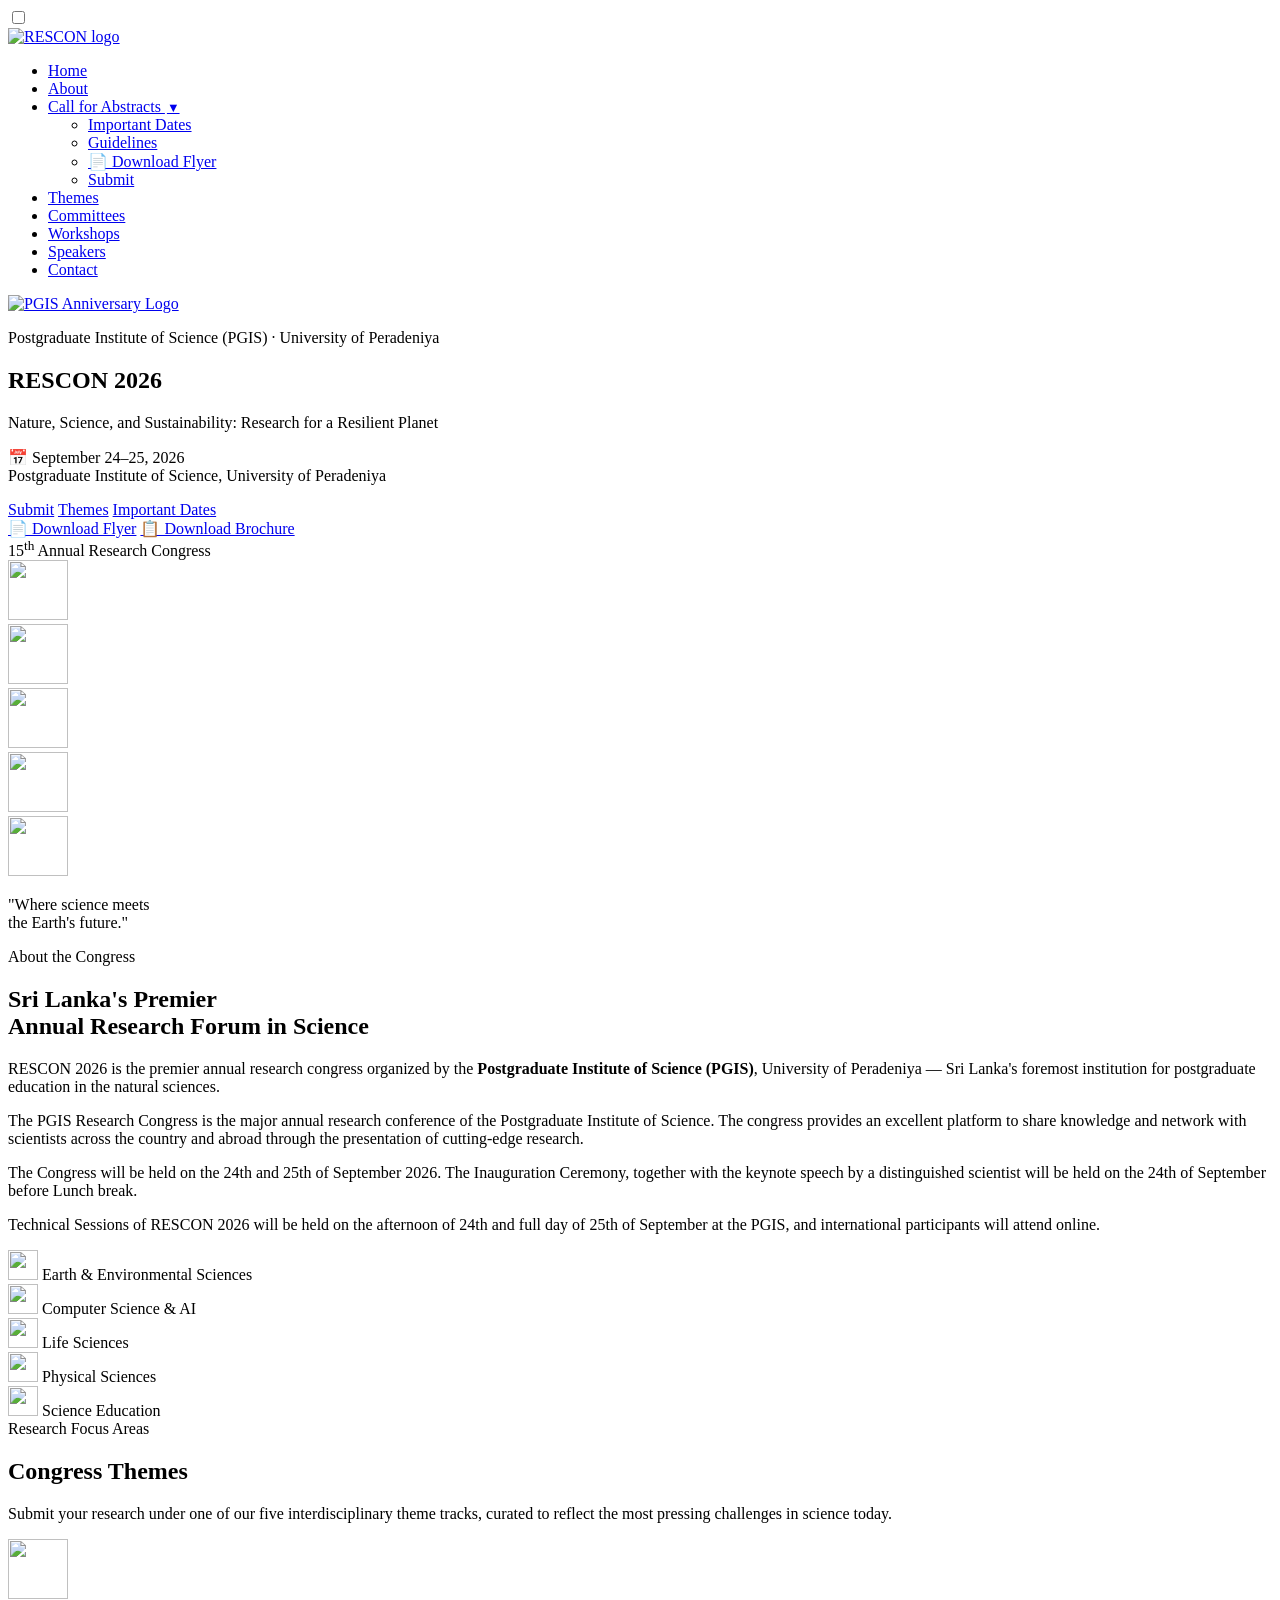
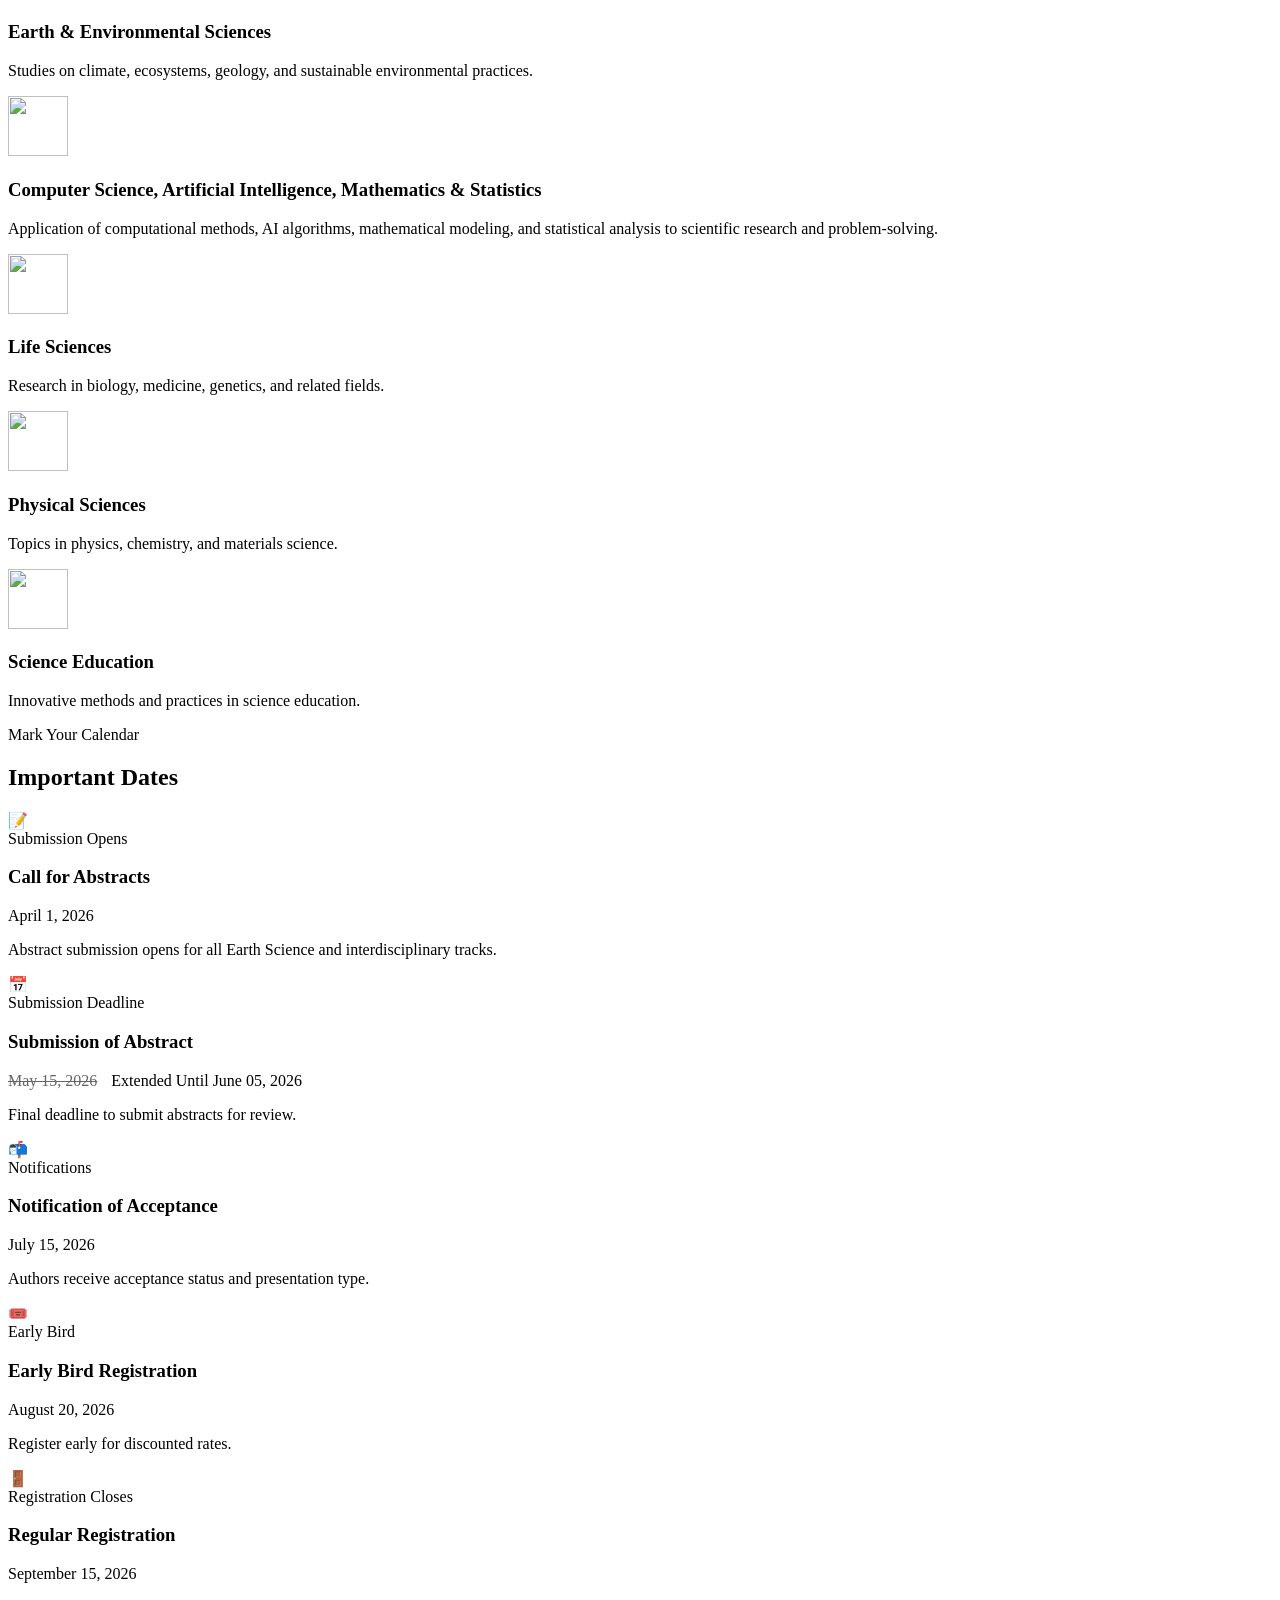
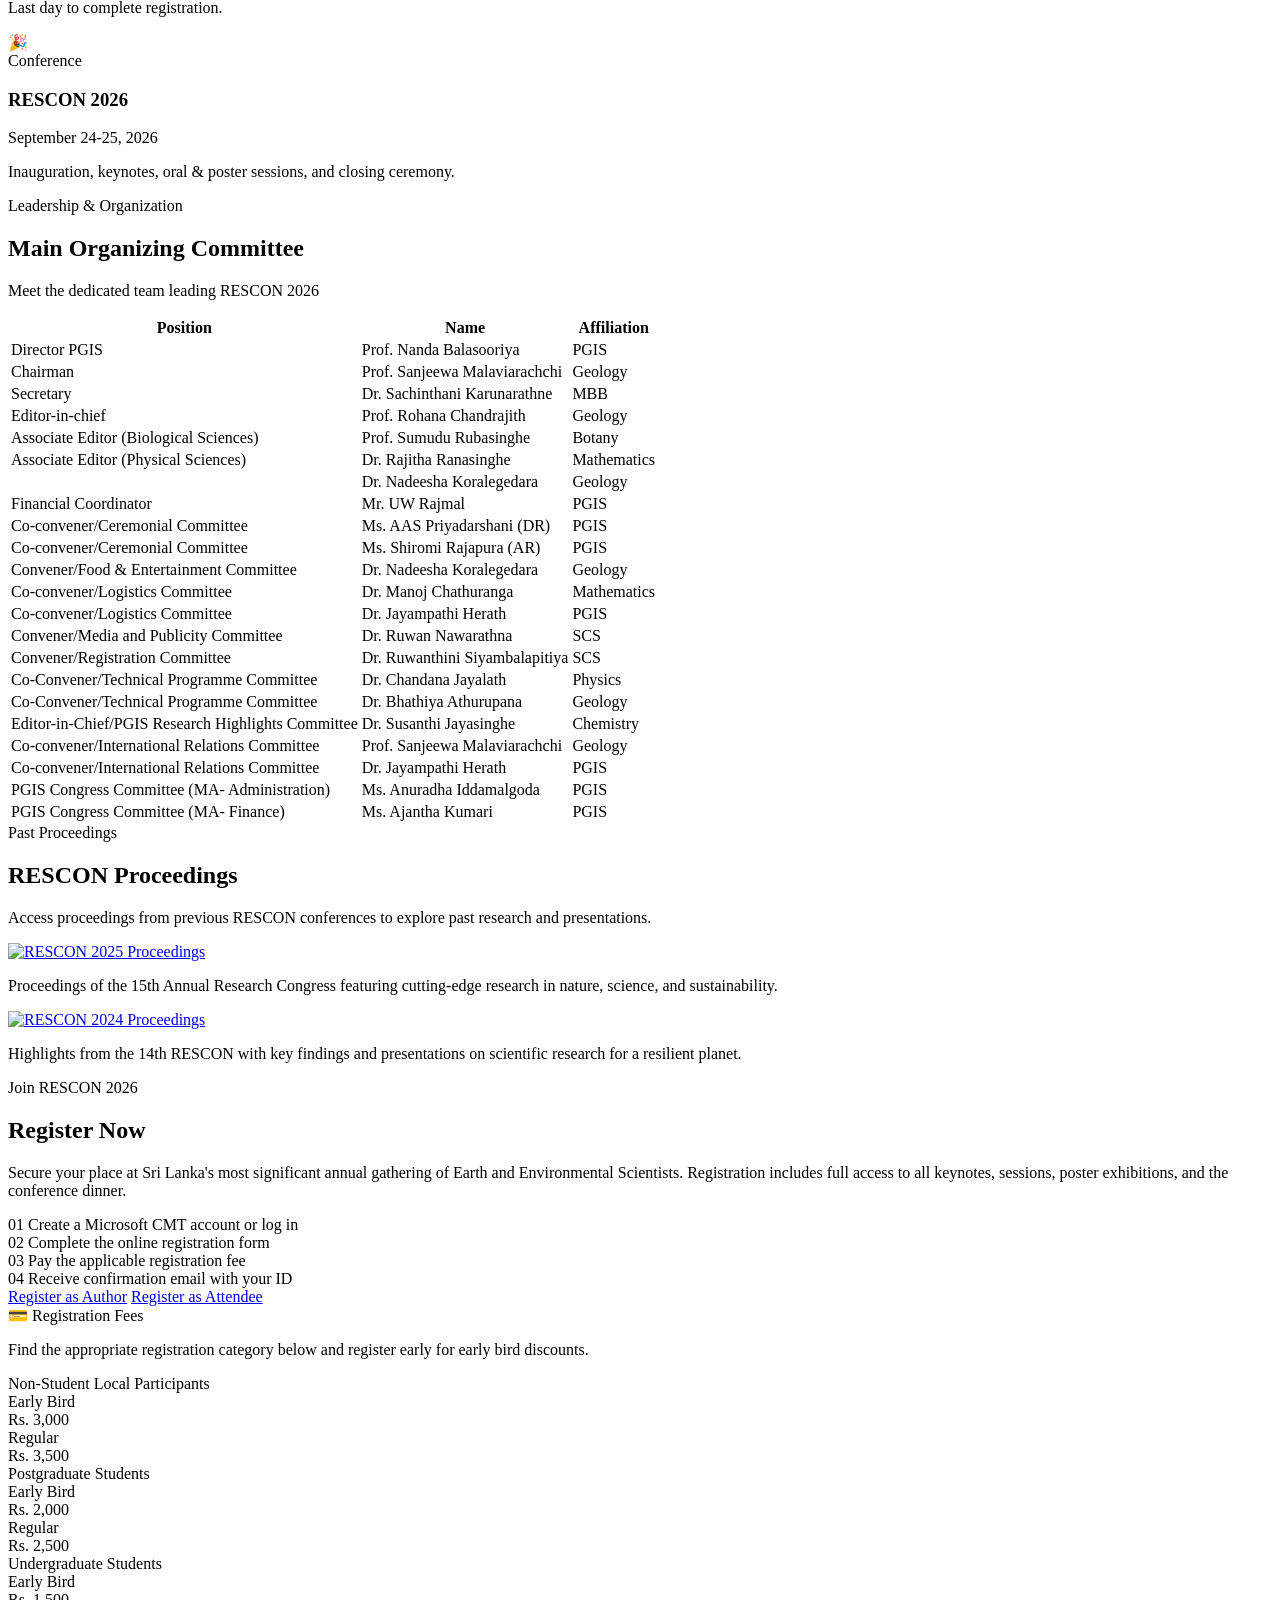
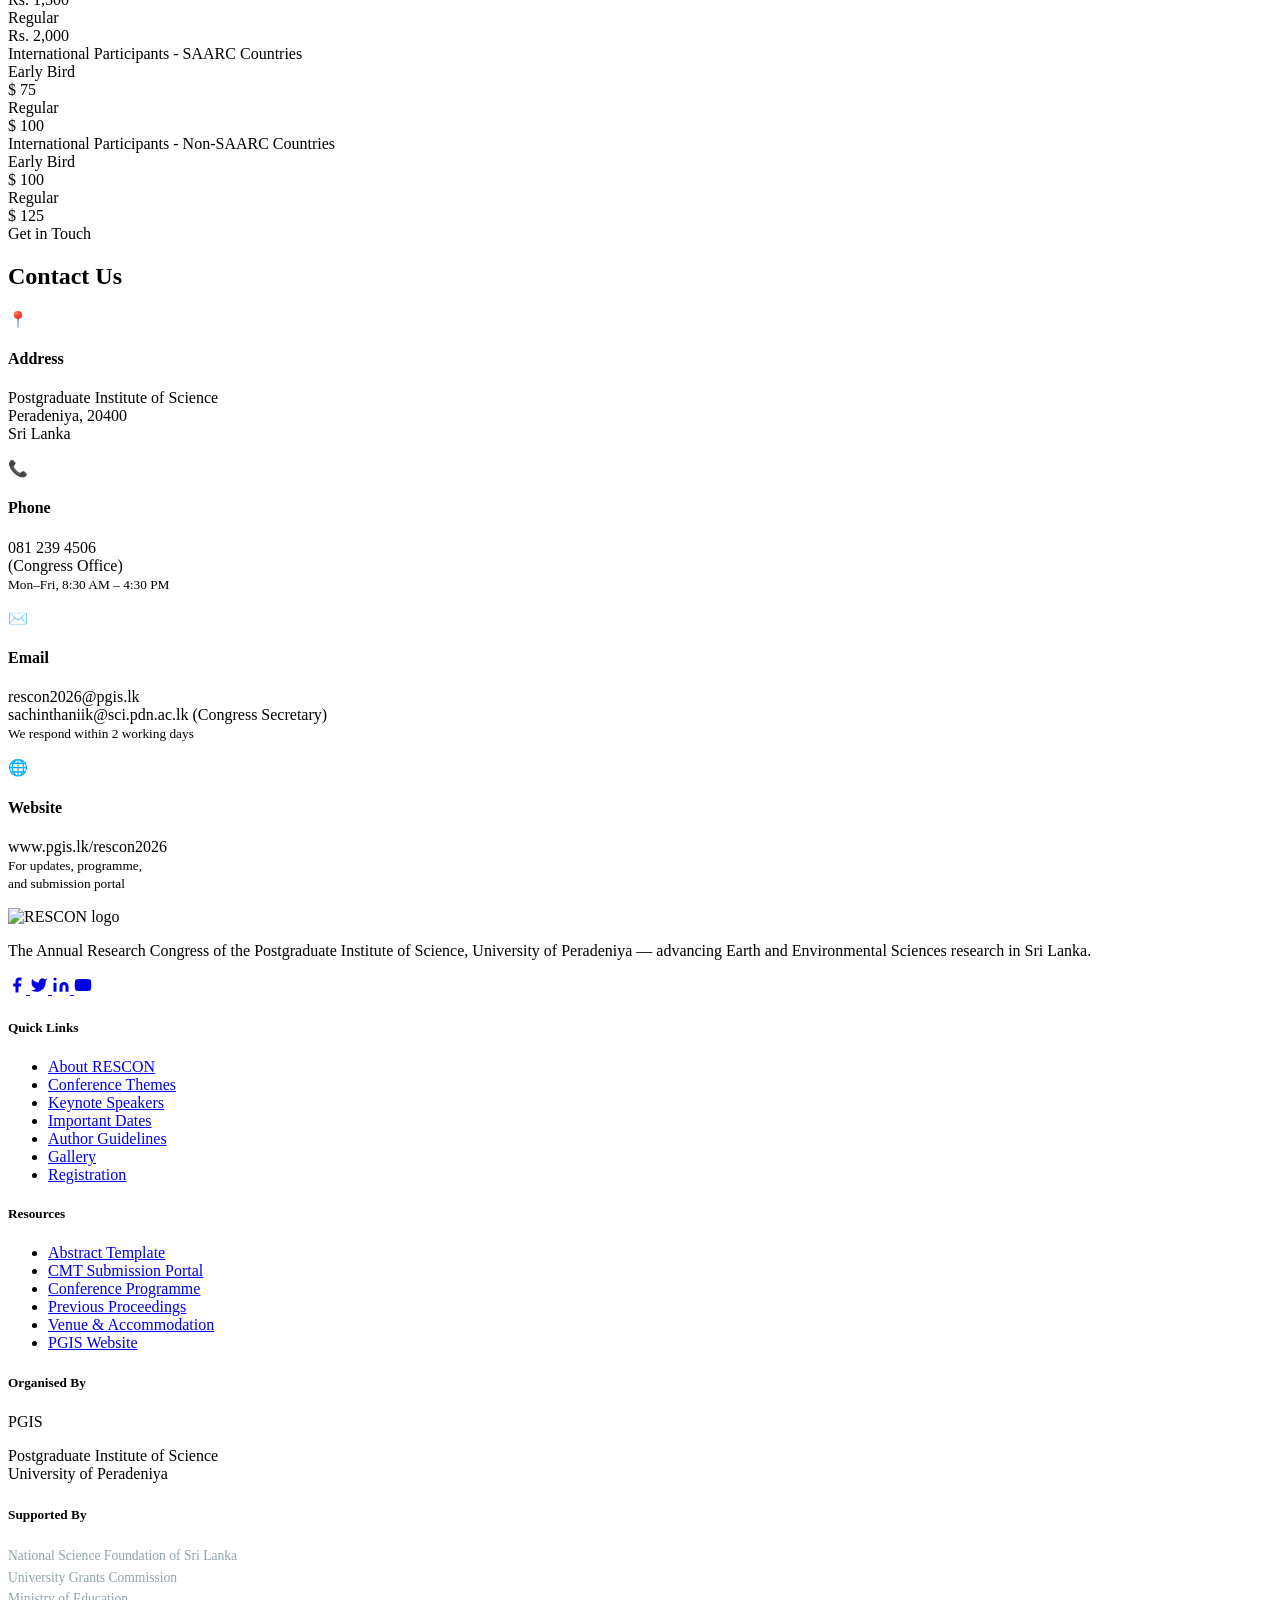
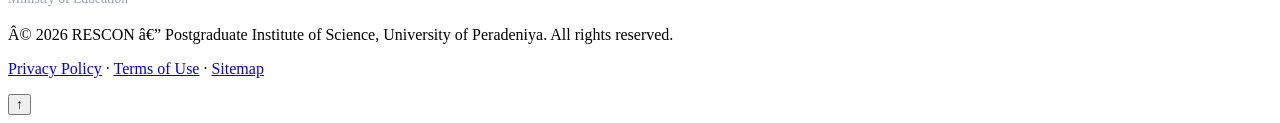
==== index.html @ fcfbabfc "deadline extended" ====
<!doctype html>
<html lang="en">

<head>
  <meta charset="UTF-8" />
  <meta name="viewport" content="width=device-width, initial-scale=1.0" />
  <title>RESCON 2026 — Nature, Science, and Sustainability</title>
  <link rel="stylesheet" href="style.css" />
  <link
    href="https://fonts.googleapis.com/css2?family=Inter:wght@300;400;500;600;700&family=JetBrains+Mono:wght@400;500&family=Playfair+Display:ital,wght@0,400;0,600;0,800;1,400&display=swap"
    rel="stylesheet" />
</head>

<body>
  <!-- ========== NAVIGATION ========== -->
  <input type="checkbox" id="nav-toggle" class="nav-toggle" />
  <nav class="navbar">
    <div class="nav-inner">
      <a href="#home" class="nav-logo">
        <img src="media/web/4.png" alt="RESCON logo" class="logo-img" />

      </a>

      <ul class="nav-links">
        <li><a href="./index.html#home">Home</a></li>
        <li><a href="./index.html#about">About</a></li>
        <li class="dropdown">
          <a href="#" class="dropdown-toggle" id="callForPapersBtn">Call for Abstracts <span
              style="font-size: 0.8em; margin-left: 2px;">▼</span></a>
          <ul class="dropdown-menu" id="callForPapersMenu">
            <li><a href="#dates">Important Dates</a></li>
            <li><a href="guidelines/index.html">Guidelines</a></li>
            <li><a href="docs/flyer.pdf" target="_blank" class="btn">📄 Download Flyer</a></li>
            <!-- <li><a href="docs/brochure.pdf" target="_blank" class="btn">📋 Download Brochure</a></li> -->

            <li><a href="https://cmt3.research.microsoft.com/RESCON2026">Submit</a></li>
          </ul>
        </li>
        <li><a href="#themes">Themes</a></li>

        <li><a href="#committee">Committees</a></li>
        <li><a href="workshops/index.html">Workshops</a></li>
        <!-- <li><a href="#submit">Submit</a></li> -->
        <li><a href="./speakers/index.html">Speakers</a></li>
        <!-- <li><a href="gallery/index.html">Past Conferences</a></li> -->
        <li><a href="#contact">Contact</a></li>
      </ul>

      <a href="https://www.pgis.lk/"><img src="images/web/PGIS Anniversary Logo.png" alt="PGIS Anniversary Logo"
          class="pgis-logo" /></a>

      <label for="nav-toggle" class="hamburger" aria-label="Toggle menu">
        <span></span><span></span><span></span>
      </label>
    </div>
  </nav>
  <label for="nav-toggle" class="nav-overlay"></label>

  <!-- ========== HERO ========== -->
  <section class="hero" id="home">
    <div class="hero-bg">
      <!-- Hero Carousel -->
      <div class="hero-carousel">
        <div class="carousel-slide active" style="background-image: url(&quot;media/web/RESCON26 - Flyer.png&quot;)">
        </div>
        <div class="carousel-slide" style="background-image: url(&quot;media/web/2.jpg&quot;)"></div>
        <div class="carousel-slide" style="background-image: url(&quot;media/web/3.jpg&quot;)"></div>
        <div class="carousel-slide" style="background-image: url(&quot;media/web/4.jpg&quot;)"></div>
      </div>
      <div class="carousel-indicators">
        <span class="indicator active" data-slide="0"></span>
        <span class="indicator" data-slide="1"></span>
        <span class="indicator" data-slide="2"></span>
        <span class="indicator" data-slide="3"></span>
      </div>


    </div>
    <div class="hero-content">
      <p class="hero-tag">
        Postgraduate Institute of Science (PGIS) · University of Peradeniya
      </p>
      <h1 class="hero-title">
        <span>RES</span><span class="hero-con">CON</span> <span>2026</span>
      </h1>
      <p class="hero-subtitle">
        Nature, Science, and Sustainability: Research for a Resilient Planet
      </p>
      <p class="hero-date">
        📅 September 24–25, 2026 <br /> Postgraduate Institute of Science,
        University of Peradeniya
      </p>

      <!-- <div class="hero-doc-panel" aria-label="Conference downloads">
        <a href="media/flyer.pdf" target="_blank" class="btn">📄 Download Flyer</a>
        <a href="media/brochure.pdf" target="_blank" class="btn">📋 Download Brochure</a>
      </div> -->

      <!-- <div class="hero-stats"> -->
      <div class="hero-buttons">
        <a href="https://cmt3.research.microsoft.com/RESCON2026" class="btn btn-primary btn-sm">Submit</a>
        <a href="#themes" class="btn btn-secondary btn-sm">Themes</a>
        <a href="#dates" class="btn btn-secondary btn-sm">Important Dates</a>
      </div>
      <div class="hero-links">
        <a href="docs/flyer.pdf" target="_blank">📄 Download Flyer</a>
        <a href="docs/brochure.pdf" target="_blank">📋 Download Brochure</a>
      </div>
    </div>
  </section>

  <!-- ========== ABOUT ========== -->
  <section class="about section section-teal" id="about">
    <div class="container">
      <div class="about-grid">
        <div class="about-visual">
          <div class="about-bg" style="
                background-image: url(&quot;media/web/yassay-earth-3629519.jpg&quot;);
              "></div>
          <div class="about-badge">
            <span class="badge-num">15<sup>th</sup></span>
            <span class="badge-label">Annual Research Congress</span>
          </div>
          <div class="about-art">
            <div class="art-layer l1"><img src="media/web/7.png" height="60px" width="60px" /></div>
            <div class="art-layer l2"><img src="media/web/11.png" height="60px" width="60px" /></div>
            <div class="art-layer l3"><img src="media/web/8.png" height="60px" width="60px" /></div>
            <div class="art-layer l4"><img src="media/web/10.png" height="60px" width="60px" /></div>
            <div class="art-layer l5"><img src="media/web/9.png" height="60px" width="60px" /></div>
          </div>
          <div class="about-accent-box">
            <p>"Where science meets<br />the Earth's future."</p>
          </div>
        </div>
        <div class="about-body">
          <span class="section-label">About the Congress</span>
          <h2 class="section-title">
            Sri Lanka's Premier<br />Annual Research Forum in Science
          </h2>
          <p>
            RESCON 2026 is the premier annual research congress organized by
            the <strong>Postgraduate Institute of Science (PGIS)</strong>,
            University of Peradeniya — Sri Lanka's foremost institution for
            postgraduate education in the natural sciences.
          </p>
          <p>
            The PGIS Research Congress is the major annual research conference
            of the Postgraduate Institute of Science. The congress provides an
            excellent platform to share knowledge and network with scientists
            across the country and abroad through the presentation of
            cutting-edge research.
          </p>
          <p>
            The Congress will be held on the 24th and 25th of September 2026.
            The Inauguration Ceremony, together with the keynote speech by a
            distinguished scientist will be held on the 24th of September
            before Lunch break.
          </p>
          <p>
            Technical Sessions of RESCON 2026 will be held on the afternoon of
            24th and full day of 25th of September at the PGIS, and
            international participants will attend online.
          </p>
          <div class="about-highlights">
            <div class="highlight">
              <span class="hl-icon"><img src="media/web/7.png" height="30px" width="30px" /></span>
              <span>Earth & Environmental Sciences</span>
            </div>
            <div class="highlight">
              <span class="hl-icon"><img src="media/web/11.png" height="30px" width="30px" /></span>
              <span>Computer Science & AI</span>
            </div>
            <div class="highlight">
              <span class="hl-icon"><img src="media/web/8.png" height="30px" width="30px" /></span>
              <span>Life Sciences</span>
            </div>
            <div class="highlight">
              <span class="hl-icon"><img src="media/web/10.png" height="30px" width="30px" /></span>
              <span>Physical Sciences</span>
            </div>
            <div class="highlight">
              <span class="hl-icon"><img src="media/web/9.png" height="30px" width="30px" /></span>
              <span>Science Education</span>
            </div>
          </div>
        </div>
      </div>
    </div>
  </section>

  <!-- ========== THEMES ========== -->
  <section class="themes section section-alt" id="themes">
    <div class="container">
      <div class="section-header">
        <span class="section-label">Research Focus Areas</span>
        <h2 class="section-title">Congress Themes</h2>
        <p class="section-desc">
          Submit your research under one of our five interdisciplinary theme
          tracks, curated to reflect the most pressing challenges in science
          today.
        </p>
      </div>
      <div class="themes-grid">
        <div class="theme-card">
          <div class="theme-bg" style="
                background-image: url(&quot;media/web/yassay-earth-3629519.jpg&quot;);
              "></div>
          <div class="theme-icon-wrap tc-green"><img src="media/web/7.png" height="60px" width="60px" /></div>
          <h3>Earth &amp; Environmental Sciences</h3>
          <p>
            Studies on climate, ecosystems, geology, and sustainable environmental practices.
          </p>
        </div>

        <div class="theme-card">
          <div class="theme-bg" style="
                background-image: url(&quot;media/web/AI.jpg&quot;);
              "></div>
          <div class="theme-icon-wrap tc-blue"><img src="media/web/11.png" height="60px" width="60px" /></div>
          <h3>
            Computer Science, Artificial Intelligence, Mathematics &amp;
            Statistics
          </h3>
          <p>
            Application of computational methods, AI algorithms, mathematical
            modeling, and statistical analysis to scientific research and
            problem-solving.
          </p>
        </div>

        <div class="theme-card">
          <div class="theme-bg" style="
                background-image: url(&quot;media/web/Life.jpg&quot;);
              "></div>
          <div class="theme-icon-wrap tc-emerald"><img src="media/web/8.png" height="60px" width="60px" /></div>
          <h3>Life Sciences</h3>
          <p>
            Research in biology, medicine, genetics, and related fields.
          </p>
        </div>

        <div class="theme-card">
          <div class="theme-bg" style="
                background-image: url(&quot;https://images.unsplash.com/photo-1532094349884-543bc11b234d?w=400&h=200&fit=crop&crop=center&quot;);
              "></div>
          <div class="theme-icon-wrap tc-amber"><img src="media/web/10.png" height="60px" width="60px" /></div>
          <h3>Physical Sciences</h3>
          <p>
            Topics in physics, chemistry, and materials science.
          </p>
        </div>

        <div class="theme-card">
          <div class="theme-bg" style="
                background-image: url(&quot;https://images.unsplash.com/photo-1503676260728-1c00da094a0b?w=400&h=200&fit=crop&crop=center&quot;);
              "></div>
          <div class="theme-icon-wrap tc-indigo"><img src="media/web/9.png" height="60px" width="60px" /></div>
          <h3>Science Education</h3>
          <p>
            Innovative methods and practices in science education.
          </p>
        </div>
      </div>
    </div>
  </section>

  <!-- ========== IMPORTANT DATES ========== -->
  <section class="dates section section-sunset" id="dates">
    <div class="container">
      <div class="section-header">
        <span class="section-label">Mark Your Calendar</span>
        <h2 class="section-title">Important Dates</h2>
      </div>
      <div class="dates-timeline">
        <div class="timeline-event event-upcoming">
          <div class="event-marker">
            <span class="event-icon">📝</span>
            <div class="event-dot"></div>
          </div>
          <div class="event-content">
            <span class="event-badge event-badge-open">Submission Opens</span>
            <h3 class="event-title">Call for Abstracts</h3>
            <p class="date-value">April 1, 2026</p>
            <p class="event-description">
              Abstract submission opens for all Earth Science and
              interdisciplinary tracks.
            </p>
          </div>
        </div>

        <div class="timeline-event event-upcoming">
          <div class="event-marker">
            <span class="event-icon">📅</span>
            <div class="event-dot"></div>
          </div>
          <div class="event-content">
            <span class="event-badge event-badge-deadline">Submission Deadline</span>
            <h3 class="event-title">Submission of Abstract</h3>
            <p class="date-value"><span style="text-decoration: line-through; opacity: 0.6;">May 15, 2026</span> <span
                style="color: var(--danger); margin-left: 10px;">Extended Until June 05, 2026</span></p>
            <p class="event-description">
              Final deadline to submit abstracts for review.
            </p>
          </div>
        </div>

        <!-- <div class="timeline-event event-current">
          <div class="event-marker">
            <span class="event-icon">🔍</span>
            <div class="event-dot"></div>
          </div>
          <div class="event-content">
            <span class="event-badge event-badge-review">Under Review</span>
            <h3 class="event-title">Review Period</h3>
            <p class="date-value">May 16 - July 10, 2026</p>
            <p class="event-description">
              Peer review of abstracts by scientific committee.
            </p>
          </div>
        </div> -->

        <div class="timeline-event event-upcoming">
          <div class="event-marker">
            <span class="event-icon">📬</span>
            <div class="event-dot"></div>
          </div>
          <div class="event-content">
            <span class="event-badge event-badge-notification">Notifications</span>
            <h3 class="event-title">Notification of Acceptance</h3>
            <p class="date-value">July 15, 2026</p>
            <p class="event-description">
              Authors receive acceptance status and presentation type.
            </p>
          </div>
        </div>



        <div class="timeline-event event-upcoming">
          <div class="event-marker">
            <span class="event-icon">🎟️</span>
            <div class="event-dot"></div>
          </div>
          <div class="event-content">
            <span class="event-badge event-badge-earlybird">Early Bird</span>
            <h3 class="event-title">Early Bird Registration</h3>
            <p class="date-value">August 20, 2026</p>
            <p class="event-description">
              Register early for discounted rates.
            </p>
          </div>
        </div>

        <div class="timeline-event event-upcoming">
          <div class="event-marker">
            <span class="event-icon">🚪</span>
            <div class="event-dot"></div>
          </div>
          <div class="event-content">
            <span class="event-badge event-badge-closing">Registration Closes</span>
            <h3 class="event-title">Regular Registration</h3>
            <p class="date-value">September 15, 2026</p>
            <p class="event-description">
              Last day to complete registration.
            </p>
          </div>
        </div>

        <div class="timeline-event event-highlight">
          <div class="event-marker">
            <span class="event-icon">🎉</span>
            <div class="event-dot"></div>
          </div>
          <div class="event-content">
            <span class="event-badge event-badge-conference">Conference</span>
            <h3 class="event-title">RESCON 2026</h3>
            <p class="date-value">September 24-25, 2026</p>
            <p class="event-description">
              Inauguration, keynotes, oral & poster sessions, and closing
              ceremony.
            </p>
          </div>
        </div>
      </div>
    </div>
  </section>

  <!-- ========== ORGANIZING COMMITEE ========== -->
  <section class="speakers section section-lavender" id="committee">
    <div class="container">
      <div class="section-header">
        <span class="section-label">Leadership & Organization</span>
        <h2 class="section-title">Main Organizing Committee</h2>
        <p class="section-desc">
          Meet the dedicated team leading RESCON 2026
        </p>
      </div>
      <div class="committee-table-wrapper">
        <table class="committee-table">
          <thead>
            <tr>
              <th>Position</th>
              <th>Name</th>
              <th>Affiliation</th>
              <!-- <th>Role</th> -->
            </tr>
          </thead>
          <tbody>
            <tr>
              <td>Director PGIS</td>
              <td>Prof. Nanda Balasooriya</td>
              <td>PGIS</td>
              <!-- <td></td> -->
            </tr>
            <tr>
              <td>Chairman</td>
              <td>Prof. Sanjeewa Malaviarachchi</td>
              <td>Geology</td>
              <!-- <td></td> -->
            </tr>
            <tr>
              <td>Secretary</td>
              <td>Dr. Sachinthani Karunarathne</td>
              <td>MBB</td>
              <!-- <td></td> -->
            </tr>
            <tr>
              <td>Editor-in-chief</td>
              <td>Prof. Rohana Chandrajith</td>
              <td>Geology</td>
              <!-- <td></td> -->
            </tr>
            <tr>
              <td>Associate Editor (Biological Sciences)</td>
              <td>Prof. Sumudu Rubasinghe</td>
              <td>Botany</td>
              <!-- <td></td> -->
            </tr>
            <tr>
              <td>Associate Editor (Physical Sciences)</td>
              <td>Dr. Rajitha Ranasinghe</td>
              <td>Mathematics</td>
              <!-- <td></td> -->
            </tr>
            <tr>
              <td></td>
              <td>Dr. Nadeesha Koralegedara</td>
              <td>Geology</td>
              <!-- <td></td> -->
            </tr>
            <tr>
              <td>Financial Coordinator</td>
              <td>Mr. UW Rajmal</td>
              <td>PGIS</td>
              <!-- <td></td> -->
            </tr>
            <tr>
              <td>Co-convener/Ceremonial Committee</td>
              <td>Ms. AAS Priyadarshani (DR)</td>
              <td>PGIS</td>
              <!-- <td></td> -->
            </tr>
            <tr>
              <td>Co-convener/Ceremonial Committee</td>
              <td>Ms. Shiromi Rajapura (AR)</td>
              <td>PGIS</td>
              <!-- <td></td> -->
            </tr>
            <tr>
              <td>Convener/Food & Entertainment Committee</td>
              <td>Dr. Nadeesha Koralegedara</td>
              <td>Geology</td>
              <!-- <td></td> -->
            </tr>
            <tr>
              <td>Co-convener/Logistics Committee</td>
              <td>Dr. Manoj Chathuranga</td>
              <td>Mathematics</td>
              <!-- <td></td> -->
            </tr>
            <tr>
              <td>Co-convener/Logistics Committee</td>
              <td>Dr. Jayampathi Herath</td>
              <td>PGIS</td>
              <!-- <td></td> -->
            </tr>
            <tr>
              <td>Convener/Media and Publicity Committee</td>
              <td>Dr. Ruwan Nawarathna</td>
              <td>SCS</td>
              <!-- <td></td> -->
            </tr>
            <tr>
              <td>Convener/Registration Committee</td>
              <td>Dr. Ruwanthini Siyambalapitiya</td>
              <td>SCS</td>
              <!-- <td></td> -->
            </tr>
            <tr>
              <td>Co-Convener/Technical Programme Committee</td>
              <td>Dr. Chandana Jayalath</td>
              <td>Physics</td>
              <!-- <td></td> -->
            </tr>
            <tr>
              <td>Co-Convener/Technical Programme Committee</td>
              <td>Dr. Bhathiya Athurupana</td>
              <td>Geology</td>
              <!-- <td></td> -->
            </tr>
            <tr>
              <td>Editor-in-Chief/PGIS Research Highlights Committee</td>
              <td>Dr. Susanthi Jayasinghe</td>
              <td>Chemistry</td>
              <!-- <td></td> -->
            </tr>
            <tr>
              <td>Co-convener/International Relations Committee</td>
              <td>Prof. Sanjeewa Malaviarachchi</td>
              <td>Geology</td>
              <!-- <td></td> -->
            </tr>
            <tr>
              <td>Co-convener/International Relations Committee</td>
              <td>Dr. Jayampathi Herath</td>
              <td>PGIS</td>
              <!-- <td></td> -->
            </tr>
            <tr>
              <td>PGIS Congress Committee (MA- Administration)</td>
              <td>Ms. Anuradha Iddamalgoda</td>
              <td>PGIS</td>
              <!-- <td></td> -->
            </tr>
            <tr>
              <td>PGIS Congress Committee (MA- Finance)</td>
              <td>Ms. Ajantha Kumari</td>
              <td>PGIS</td>
              <!-- <td></td> -->
            </tr>
          </tbody>
        </table>
      </div>
    </div>
  </section>

  <!-- ========== PROCEEDINGS ========== -->
  <section class="proceedings section section-alt" id="proceedings">
    <div class="container">
      <div class="section-header">
        <span class="section-label">Past Proceedings</span>
        <h2 class="section-title">RESCON Proceedings</h2>
        <p class="section-desc">
          Access proceedings from previous RESCON conferences to explore past
          research and presentations.
        </p>
      </div>
      <div class="proceedings-grid">
        <div class="proceeding-item">
          <a href="media/proceedings/RESCON_2026_Proceedings.pdf" target="_blank" class="proceeding-link">
            <img class="proceeding-thumb" alt="RESCON 2025 Proceedings"
              src="media/proceedings/Proceedings RESCON2026.png" />
          </a>
          <p>
            Proceedings of the 15th Annual Research Congress featuring
            cutting-edge research in nature, science, and sustainability.
          </p>
        </div>
        <div class="proceeding-item">
          <a href="media/proceedings/Research Highlights 2026.pdf" target="_blank" class="proceeding-link">
            <img class="proceeding-thumb" alt="RESCON 2024 Proceedings"
              src="media/proceedings/Research Highlights 2026.png" />
          </a>
          <p>
            Highlights from the 14th RESCON with key findings and
            presentations on scientific research for a resilient planet.
          </p>
        </div>
      </div>
    </div>
  </section>

  <!-- ========== REGISTRATION ========== -->
  <section class="registration section section-dark" id="registration">
    <div class="reg-bg" style="
          background-image: url(&quot;https://images.unsplash.com/photo-1551818255-e9355c40bee2?w=1920&h=600&fit=crop&crop=center&quot;);
        "></div>
    <div class="container">
      <div class="reg-grid">
        <div class="reg-body">
          <span class="section-label label-light">Join RESCON 2026</span>
          <h2 class="section-title title-light">Register Now</h2>
          <p>
            Secure your place at Sri Lanka's most significant annual gathering
            of Earth and Environmental Scientists. Registration includes full
            access to all keynotes, sessions, poster exhibitions, and the
            conference dinner.
          </p>
          <div class="reg-steps">
            <div class="reg-step">
              <span class="step-num">01</span>
              <span>Create a Microsoft CMT account or log in</span>
            </div>
            <div class="reg-step">
              <span class="step-num">02</span>
              <span>Complete the online registration form</span>
            </div>
            <div class="reg-step">
              <span class="step-num">03</span>
              <span>Pay the applicable registration fee</span>
            </div>
            <div class="reg-step">
              <span class="step-num">04</span>
              <span>Receive confirmation email with your ID</span>
            </div>
          </div>
          <div class="reg-buttons">
            <a href="#" class="btn btn-light">Register as Author</a>
            <a href="#" class="btn btn-outline-light">Register as Attendee</a>
          </div>
        </div>
        <div class="reg-visual">
          <div class="reg-pricing">
            <div class="pricing-header">💳 Registration Fees</div>
            <p class="pricing-note">
              Find the appropriate registration category below and register
              early for early bird discounts.
            </p>
            <div class="pricing-cards">
              <div class="pricing-card pricing-card-student">
                <div class="price-category">Non-Student Local Participants</div>
                <div class="price-tier">
                  <div class="price-col">
                    <div class="price-label">Early Bird</div>
                    <div class="price-amount">Rs. 3,000</div>
                    <!-- <small>Before Aug 20</small> -->
                  </div>
                  <div class="price-divider"></div>
                  <div class="price-col">
                    <div class="price-label">Regular</div>
                    <div class="price-amount">Rs. 3,500</div>
                    <!-- <small>Before Sep 15</small> -->
                  </div>
                </div>
              </div>
              <div class="pricing-card pricing-card-local">
                <div class="price-category">Postgraduate Students</div>
                <div class="price-tier">
                  <div class="price-col">
                    <div class="price-label">Early Bird</div>
                    <div class="price-amount">Rs. 2,000</div>
                    <!-- <small>Before Aug 20</small> -->
                  </div>
                  <div class="price-divider"></div>
                  <div class="price-col">
                    <div class="price-label">Regular</div>
                    <div class="price-amount">Rs. 2,500</div>
                    <!-- <small>Before Sep 15</small> -->
                  </div>
                </div>
              </div>
              <div class="pricing-card pricing-card-saarc">
                <div class="price-category">Undergraduate Students</div>
                <div class="price-tier">
                  <div class="price-col">
                    <div class="price-label">Early Bird</div>
                    <div class="price-amount">Rs. 1,500</div>
                    <!-- <small>Before Aug 20</small> -->
                  </div>
                  <div class="price-divider"></div>
                  <div class="price-col">
                    <div class="price-label">Regular</div>
                    <div class="price-amount">Rs. 2,000</div>
                    <!-- <small>Before Sep 15</small> -->
                  </div>
                </div>
              </div>
              <div class="pricing-card pricing-card-intl">
                <div class="price-category">International Participants - SAARC Countries</div>
                <div class="price-tier">
                  <div class="price-col">
                    <div class="price-label">Early Bird</div>
                    <div class="price-amount">$ 75</div>
                    <!-- <small>Before Aug 20</small> -->
                  </div>
                  <div class="price-divider"></div>
                  <div class="price-col">
                    <div class="price-label">Regular</div>
                    <div class="price-amount">$ 100</div>
                    <!-- <small>Before Sep 15</small> -->
                  </div>
                </div>
              </div>
              <div class="pricing-card pricing-card-intl">
                <div class="price-category">International Participants - Non-SAARC Countries</div>
                <div class="price-tier">
                  <div class="price-col">
                    <div class="price-label">Early Bird</div>
                    <div class="price-amount">$ 100</div>
                    <!-- <small>Before Aug 20</small> -->
                  </div>
                  <div class="price-divider"></div>
                  <div class="price-col">
                    <div class="price-label">Regular</div>
                    <div class="price-amount">$ 125</div>
                    <!-- <small>Before Sep 15</small> -->
                  </div>
                </div>
              </div>
            </div>
          </div>
        </div>
      </div>
    </div>
  </section>

  <!-- ========== CONTACT ========== -->
  <section class="contact section section-teal" id="contact">
    <div class="container">
      <div class="section-header">
        <span class="section-label">Get in Touch</span>
        <h2 class="section-title">Contact Us</h2>
      </div>
      <div class="contact-grid">
        <div class="contact-card">
          <span class="contact-icon">📍</span>
          <h4>Address</h4>
          <p>
            Postgraduate Institute of Science<br />Peradeniya, 20400<br />Sri
            Lanka
          </p>
        </div>
        <div class="contact-card">
          <span class="contact-icon">📞</span>
          <h4>Phone</h4>
          <p>
            081 239 4506 <br />(Congress Office)<br />
            <small>Mon–Fri, 8:30 AM – 4:30 PM</small>
          </p>
        </div>
        <div class="contact-card">
          <span class="contact-icon">✉️</span>
          <h4>Email</h4>
          <p>
            rescon2026@pgis.lk<br />sachinthaniik@sci.pdn.ac.lk (Congress
            Secretary)<br />
            <small>We respond within 2 working days</small>
          </p>
        </div>
        <div class="contact-card">
          <span class="contact-icon">🌐</span>
          <h4>Website</h4>
          <p>
            www.pgis.lk/rescon2026<br />
            <small>For updates, programme,<br />and submission portal</small>
          </p>
        </div>
      </div>
    </div>
  </section>

  <!-- ========== FOOTER ========== -->
  <footer class="footer">
    <div class="container">
      <div class="footer-grid">
        <div class="footer-brand">
          <div class="footer-logo">
            <img src="media/web/4.png" alt="RESCON logo" class="logo-img" />
          </div>
          <p>
            The Annual Research Congress of the Postgraduate Institute of
            Science, University of Peradeniya — advancing Earth and
            Environmental Sciences research in Sri Lanka.
          </p>
          <div class="social-links">
            <a href="#" class="social-btn" aria-label="Facebook">
              <svg viewBox="0 0 24 24" width="18" height="18" fill="currentColor">
                <path d="M18 2h-3a5 5 0 0 0-5 5v3H7v4h3v8h4v-8h3l1-4h-4V7a1 1 0 0 1 1-1h3z" />
              </svg>
            </a>
            <a href="#" class="social-btn" aria-label="Twitter">
              <svg viewBox="0 0 24 24" width="18" height="18" fill="currentColor">
                <path
                  d="M23 3a10.9 10.9 0 0 1-3.14 1.53 4.48 4.48 0 0 0-7.86 3v1A10.66 10.66 0 0 1 3 4s-4 9 5 13a11.64 11.64 0 0 1-7 2c9 5 20 0 20-11.5a4.5 4.5 0 0 0-.08-.83A7.72 7.72 0 0 0 23 3z" />
              </svg>
            </a>
            <a href="#" class="social-btn" aria-label="LinkedIn">
              <svg viewBox="0 0 24 24" width="18" height="18" fill="currentColor">
                <path d="M16 8a6 6 0 0 1 6 6v7h-4v-7a2 2 0 0 0-2-2 2 2 0 0 0-2 2v7h-4v-7a6 6 0 0 1 6-6z" />
                <rect x="2" y="9" width="4" height="12" />
                <circle cx="4" cy="4" r="2" />
              </svg>
            </a>
            <a href="#" class="social-btn" aria-label="YouTube">
              <svg viewBox="0 0 24 24" width="18" height="18" fill="currentColor">
                <path
                  d="M22.54 6.42a2.78 2.78 0 0 0-1.95-1.96C18.88 4 12 4 12 4s-6.88 0-8.59.46a2.78 2.78 0 0 0-1.95 1.96A29 29 0 0 0 1 12a29 29 0 0 0 .46 5.58A2.78 2.78 0 0 0 3.41 19.6C5.12 20 12 20 12 20s6.88 0 8.59-.46a2.78 2.78 0 0 0 1.95-1.95A29 29 0 0 0 23 12a29 29 0 0 0-.46-5.58z" />
                <polygon points="9.75 15.02 15.5 12 9.75 8.98 9.75 15.02" fill="currentColor" />
              </svg>
            </a>
          </div>
        </div>

        <div class="footer-col">
          <h5>Quick Links</h5>
          <ul>
            <li><a href="#about">About RESCON</a></li>
            <li><a href="#themes">Conference Themes</a></li>
            <li><a href="#committee">Keynote Speakers</a></li>
            <li><a href="#dates">Important Dates</a></li>
            <li><a href="guidelines/index.html">Author Guidelines</a></li>
            <li><a href="gallery/index.html">Gallery</a></li>
            <li><a href="#registration">Registration</a></li>
          </ul>
        </div>

        <div class="footer-col">
          <h5>Resources</h5>
          <ul>
            <li><a href="#">Abstract Template</a></li>
            <li><a href="#">CMT Submission Portal</a></li>
            <li><a href="#">Conference Programme</a></li>
            <li><a href="#">Previous Proceedings</a></li>
            <li><a href="#">Venue & Accommodation</a></li>
            <li><a href="#">PGIS Website</a></li>
          </ul>
        </div>

        <div class="footer-col">
          <h5>Organised By</h5>
          <div class="footer-org">
            <div class="org-logo">PGIS</div>
            <p>
              Postgraduate Institute of Science<br />University of Peradeniya
            </p>
          </div>
          <h5 style="margin-top: 1.5rem">Supported By</h5>
          <p style="color: #90a4ae; font-size: 0.85rem; line-height: 1.6">
            National Science Foundation of Sri Lanka<br />University Grants
            Commission<br />Ministry of Education
          </p>
        </div>
      </div>

      <div class="footer-bottom">
        <p>
          Â© 2026 RESCON â€” Postgraduate Institute of Science, University of
          Peradeniya. All rights reserved.
        </p>
        <p>
          <a href="#">Privacy Policy</a> · <a href="#">Terms of Use</a> ·
          <a href="#">Sitemap</a>
        </p>
      </div>
    </div>
  </footer>
</body>
<script>
  document.addEventListener("DOMContentLoaded", function () {
    /* Hero Carousel */
    const slides = document.querySelectorAll(".carousel-slide");
    const indicators = document.querySelectorAll(".indicator");
    let currentSlide = 0;
    let slideInterval;

    function showSlide(index) {
      slides.forEach((slide) => slide.classList.remove("active"));
      indicators.forEach((indicator) => indicator.classList.remove("active"));
      slides[index].classList.add("active");
      indicators[index].classList.add("active");
      currentSlide = index;
    }

    function nextSlide() {
      currentSlide = (currentSlide + 1) % slides.length;
      showSlide(currentSlide);
    }

    function startAutoSlide() {
      slideInterval = setInterval(nextSlide, 5000);
    }
    function stopAutoSlide() {
      clearInterval(slideInterval);
    }

    indicators.forEach((indicator, index) => {
      indicator.addEventListener("click", () => {
        showSlide(index);
        stopAutoSlide();
        startAutoSlide();
      });
    });

    const heroSection = document.querySelector(".hero");
    heroSection.addEventListener("mouseenter", stopAutoSlide);
    heroSection.addEventListener("mouseleave", startAutoSlide);
    startAutoSlide();

    /* Smooth in-page scrolling */
    document.querySelectorAll('a[href^="#"]').forEach((anchor) => {
      anchor.addEventListener("click", function (e) {
        const target = document.querySelector(this.getAttribute("href"));
        if (target) {
          e.preventDefault();
          target.scrollIntoView({ behavior: "smooth", block: "start" });
          history.pushState(null, "", this.getAttribute("href"));
        }
      });
    });

    /* Navbar transform on scroll */
    const navbar = document.querySelector(".navbar");
    const navLinks = document.querySelectorAll(".nav-links a");
    const sectionNodes = Array.from(document.querySelectorAll("section[id]"));
    const backToTop = document.createElement("button");

    backToTop.className = "back-to-top";
    backToTop.setAttribute("aria-label", "Scroll to top");
    backToTop.innerHTML = "↑";
    document.body.appendChild(backToTop);

    backToTop.addEventListener("click", () => {
      window.scrollTo({ top: 0, behavior: "smooth" });
    });

    function updateScrollUI() {
      const y = window.scrollY;
      if (y > 72) {
        navbar.classList.add("shrink");
        backToTop.classList.add("visible");
      } else {
        navbar.classList.remove("shrink");
        backToTop.classList.remove("visible");
      }

      const fromTop = y + 80;

      sectionNodes.forEach((section) => {
        if (
          section.offsetTop <= fromTop &&
          section.offsetTop + section.offsetHeight > fromTop
        ) {
          const id = section.getAttribute("id");
          navLinks.forEach((link) => {
            link.classList.toggle(
              "active",
              link.getAttribute("href") === "#" + id,
            );
          });
        }
      });
    }

    window.addEventListener("scroll", updateScrollUI, { passive: true });
    updateScrollUI();

    /* Animated counters */
    const counters = document.querySelectorAll(".counter");
    let countersAnimated = false;

    const animateCounters = () => {
      counters.forEach((counter) => {
        const target = +counter.dataset.target;
        const duration = 1400;
        const frameRate = 40;
        const totalFrames = Math.round(duration / frameRate);
        let frame = 0;

        const counterTimer = setInterval(() => {
          frame++;
          const progress = frame / totalFrames;
          const value = Math.ceil(target * progress);
          counter.textContent = value;
          if (frame === totalFrames) {
            clearInterval(counterTimer);
            counter.textContent = target;
          }
        }, frameRate);
      });
    };

    const counterObserver = new IntersectionObserver(
      (entries, observer) => {
        entries.forEach((entry) => {
          if (entry.isIntersecting && !countersAnimated) {
            animateCounters();
            countersAnimated = true;
            observer.unobserve(entry.target);
          }
        });
      },
      { threshold: 0.4 },
    );

    const hero = document.querySelector(".hero");
    if (hero) counterObserver.observe(hero);

    /* Reveal animations */
    const revealObserver = new IntersectionObserver(
      (entries) => {
        entries.forEach((entry) => {
          if (entry.isIntersecting) {
            entry.target.style.animationDelay = Math.random() * 0.45 + "s";
            entry.target.classList.add("animate-in");
            revealObserver.unobserve(entry.target);
          }
        });
      },
      { threshold: 0.1, rootMargin: "0px 0px -50px 0px" },
    );

    document
      .querySelectorAll(
        ".theme-card, .speaker-card, .timeline-item, .contact-card, .reg-card",
      )
      .forEach((el) => {
        revealObserver.observe(el);
      });

    /* Accessible focus for hamburger menu */
    const navToggle = document.querySelector("#nav-toggle");
    const navOverlay = document.querySelector(".nav-overlay");

    if (navToggle && navOverlay) {
      navToggle.addEventListener("change", () => {
        if (navToggle.checked) {
          navOverlay.style.display = "block";
          document.body.style.overflow = "hidden";
        } else {
          navOverlay.style.display = "none";
          document.body.style.overflow = "";
        }
      });

      navOverlay.addEventListener("click", () => {
        navToggle.checked = false;
        navOverlay.style.display = "none";
        document.body.style.overflow = "";
      });
    }

    /* Dropdown Toggle Logic */
    const callForPapersBtn = document.getElementById("callForPapersBtn");
    const callForPapersMenu = document.getElementById("callForPapersMenu");

    if (callForPapersBtn && callForPapersMenu) {
      callForPapersBtn.addEventListener("click", (e) => {
        e.preventDefault();
        e.stopPropagation();
        callForPapersMenu.classList.toggle("show");
      });

      document.addEventListener("click", (e) => {
        if (!e.target.closest('.dropdown')) {
          callForPapersMenu.classList.remove("show");
        }
      });

      // Close dropdown when a submenu link is clicked
      const subLinks = callForPapersMenu.querySelectorAll('a');
      subLinks.forEach(link => {
        link.addEventListener('click', () => {
          callForPapersMenu.classList.remove("show");
        });
      });
    }
  });
</script>

</html>
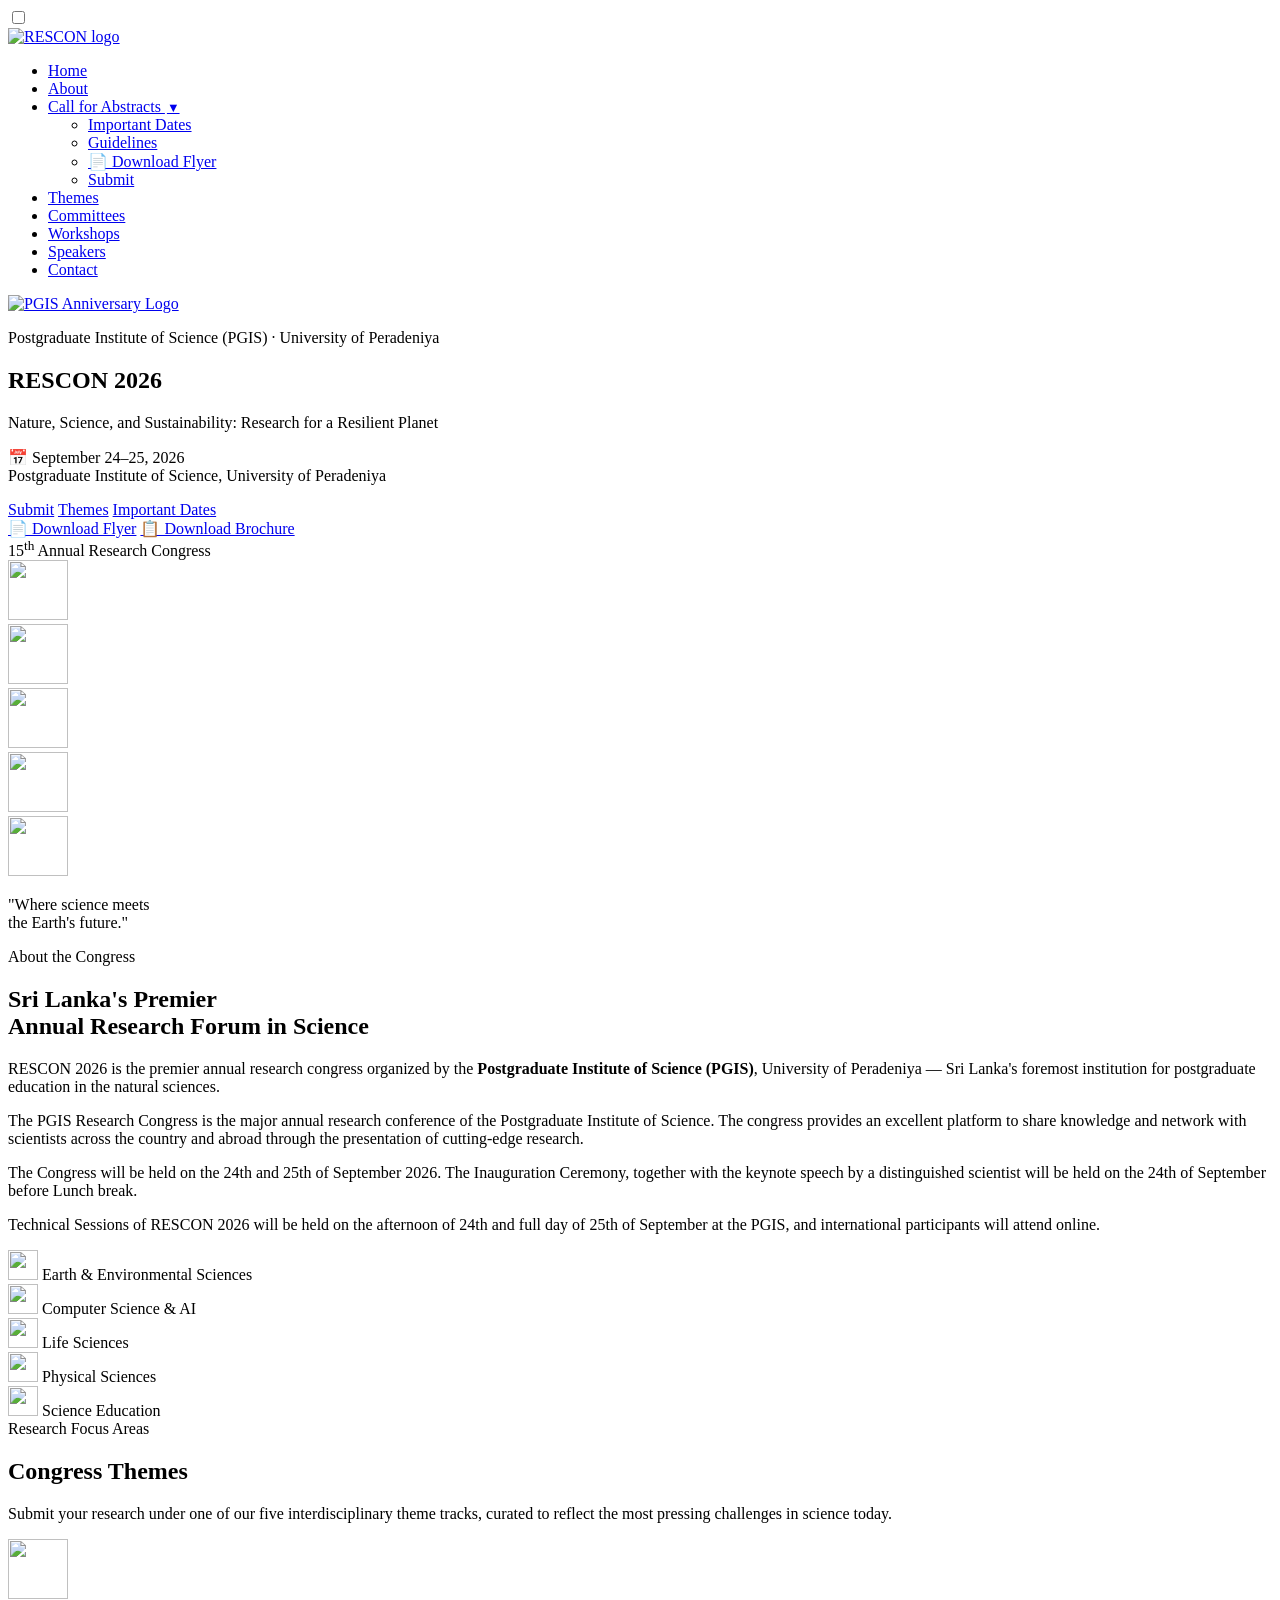
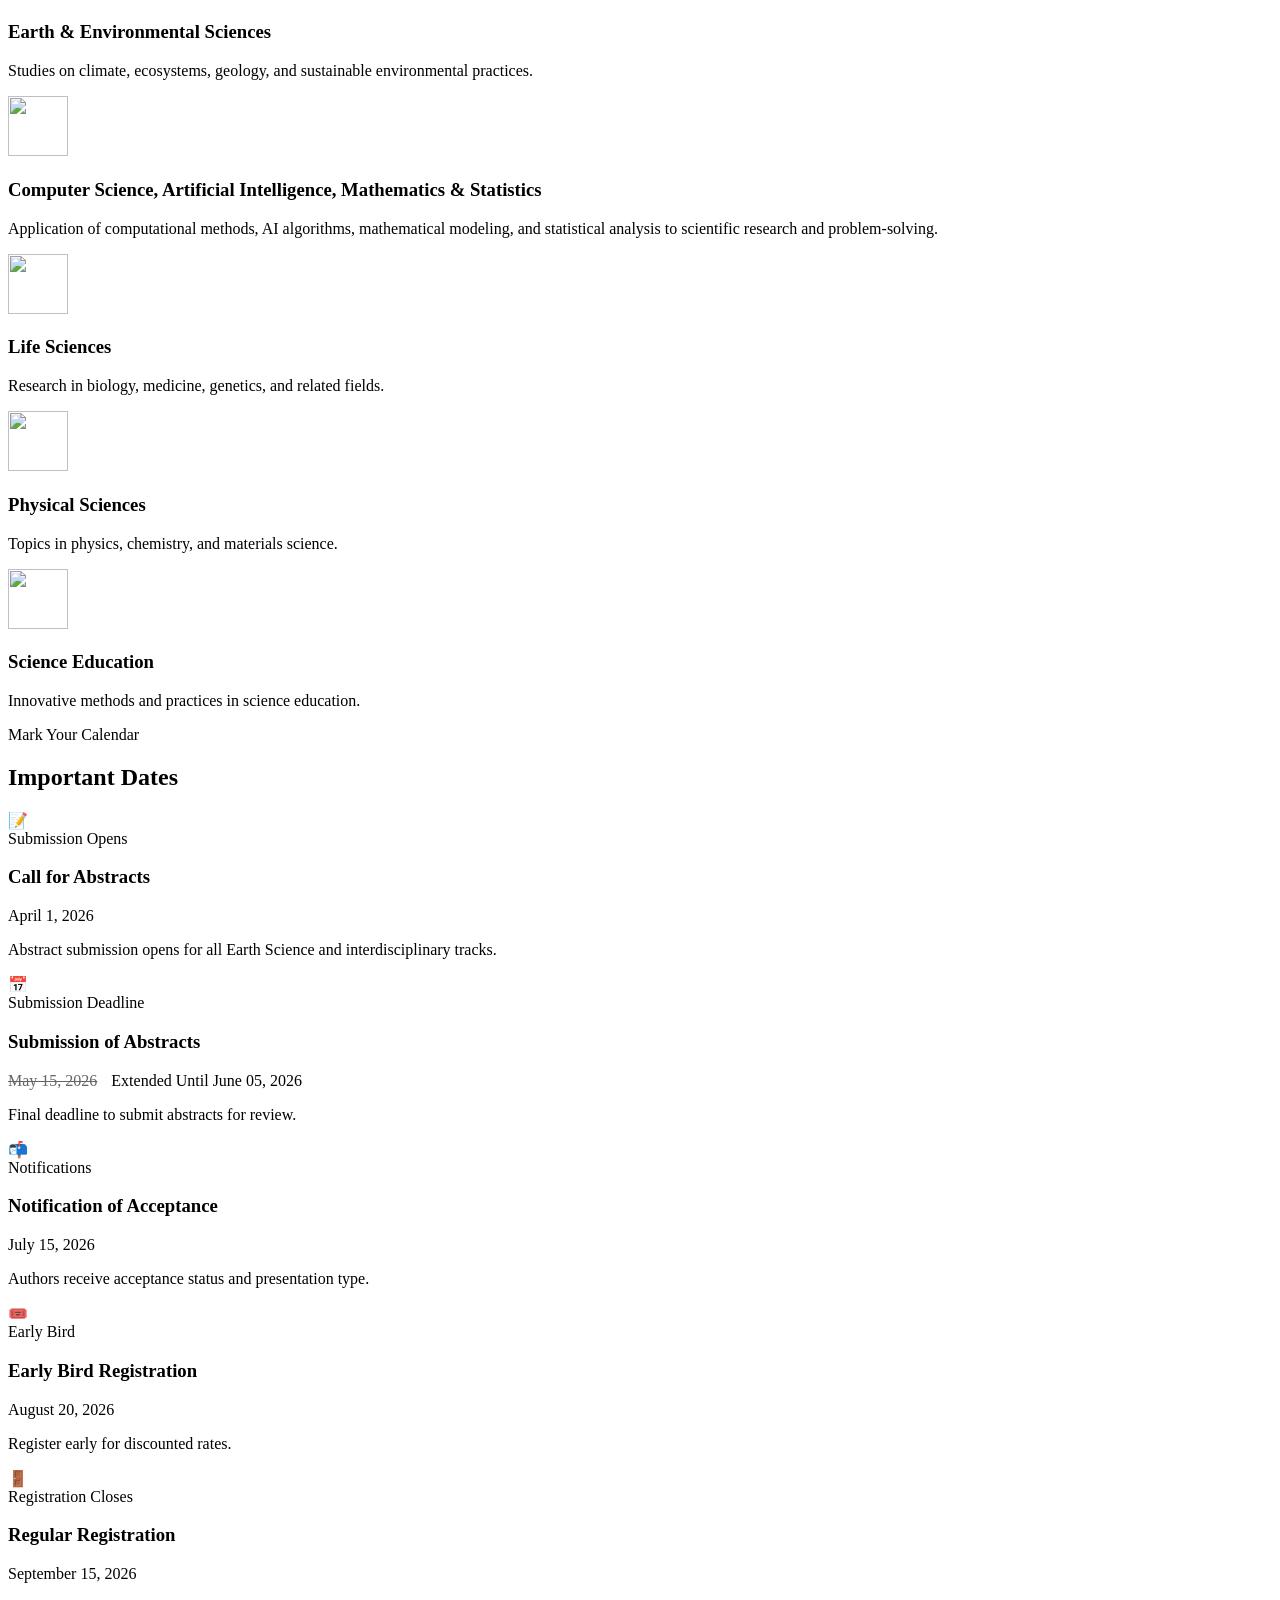
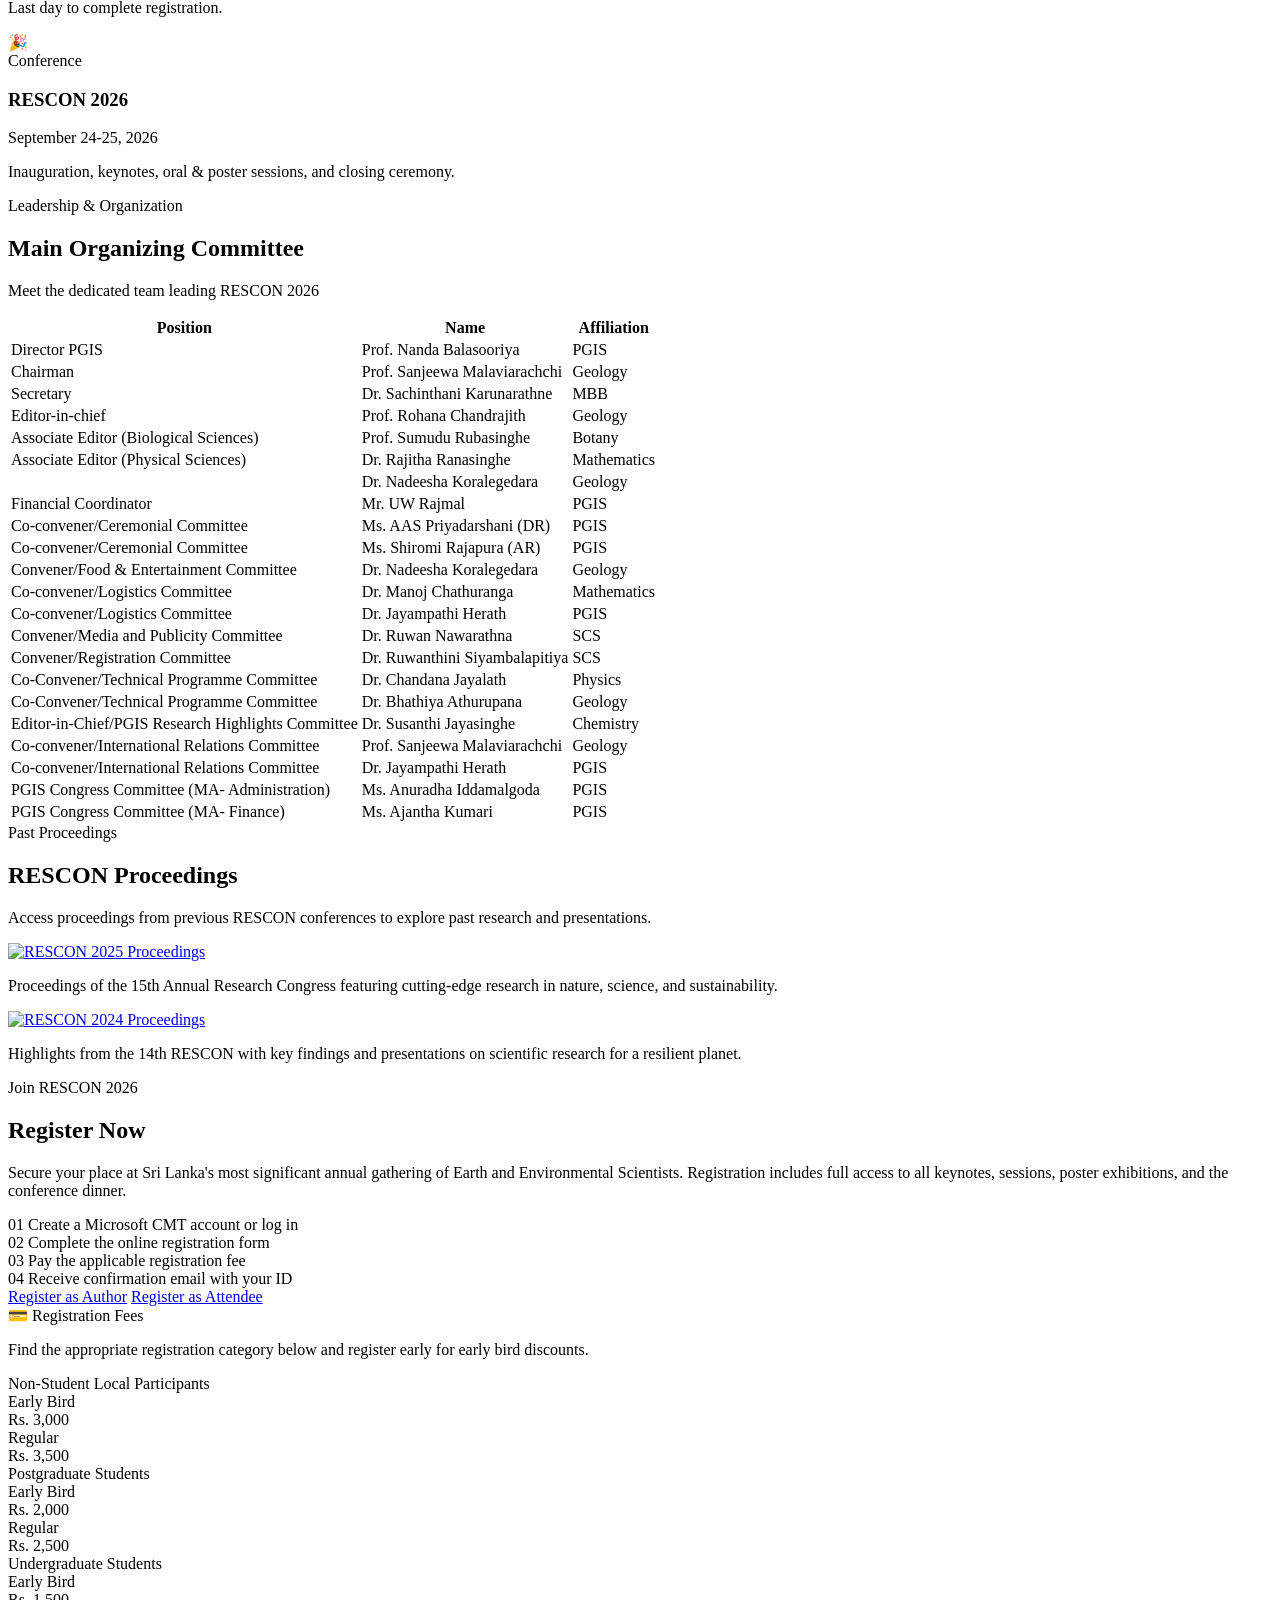
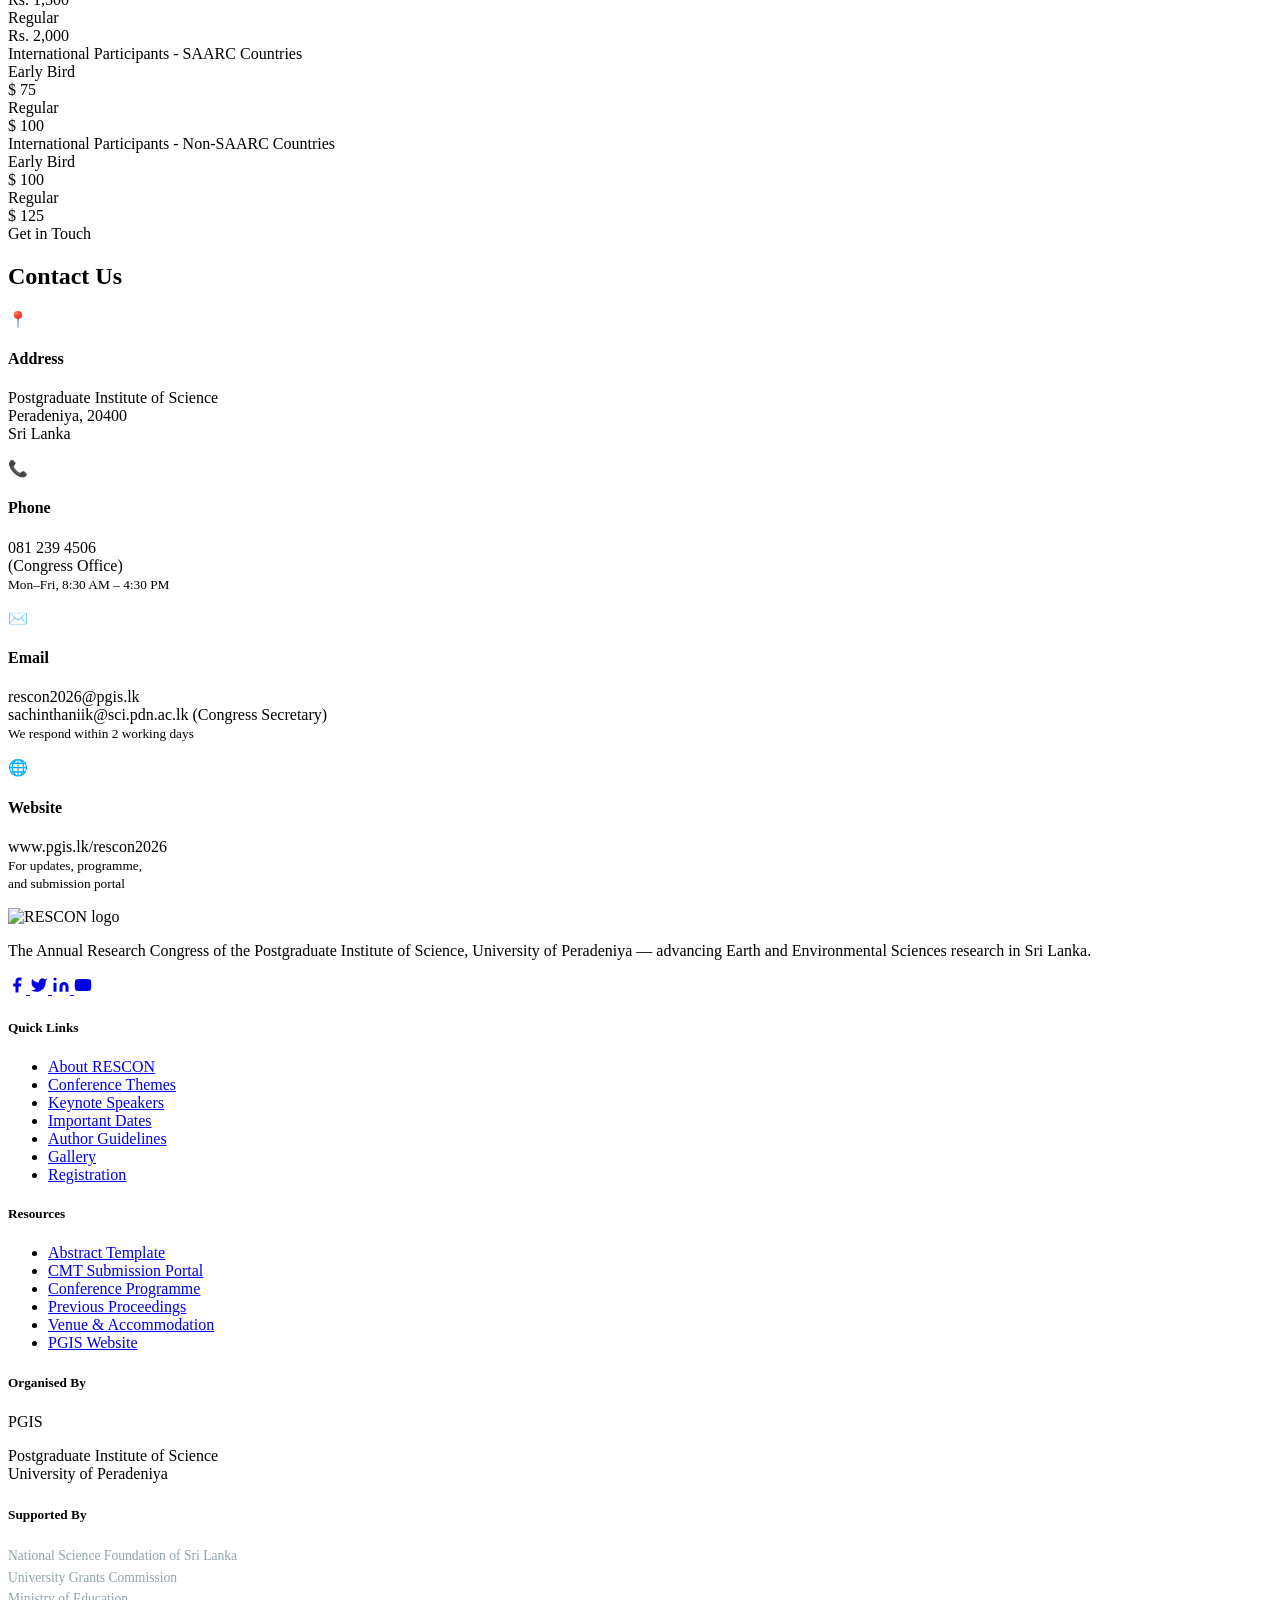
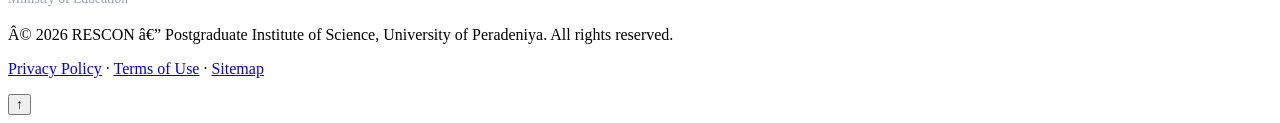
==== commit 8baac065: "abstract to abstracts" ====
--- a/index.html
+++ b/index.html
@@ -295,7 +295,7 @@
           </div>
           <div class="event-content">
             <span class="event-badge event-badge-deadline">Submission Deadline</span>
-            <h3 class="event-title">Submission of Abstract</h3>
+            <h3 class="event-title">Submission of Abstracts</h3>
             <p class="date-value"><span style="text-decoration: line-through; opacity: 0.6;">May 15, 2026</span> <span
                 style="color: var(--danger); margin-left: 10px;">Extended Until June 05, 2026</span></p>
             <p class="event-description">
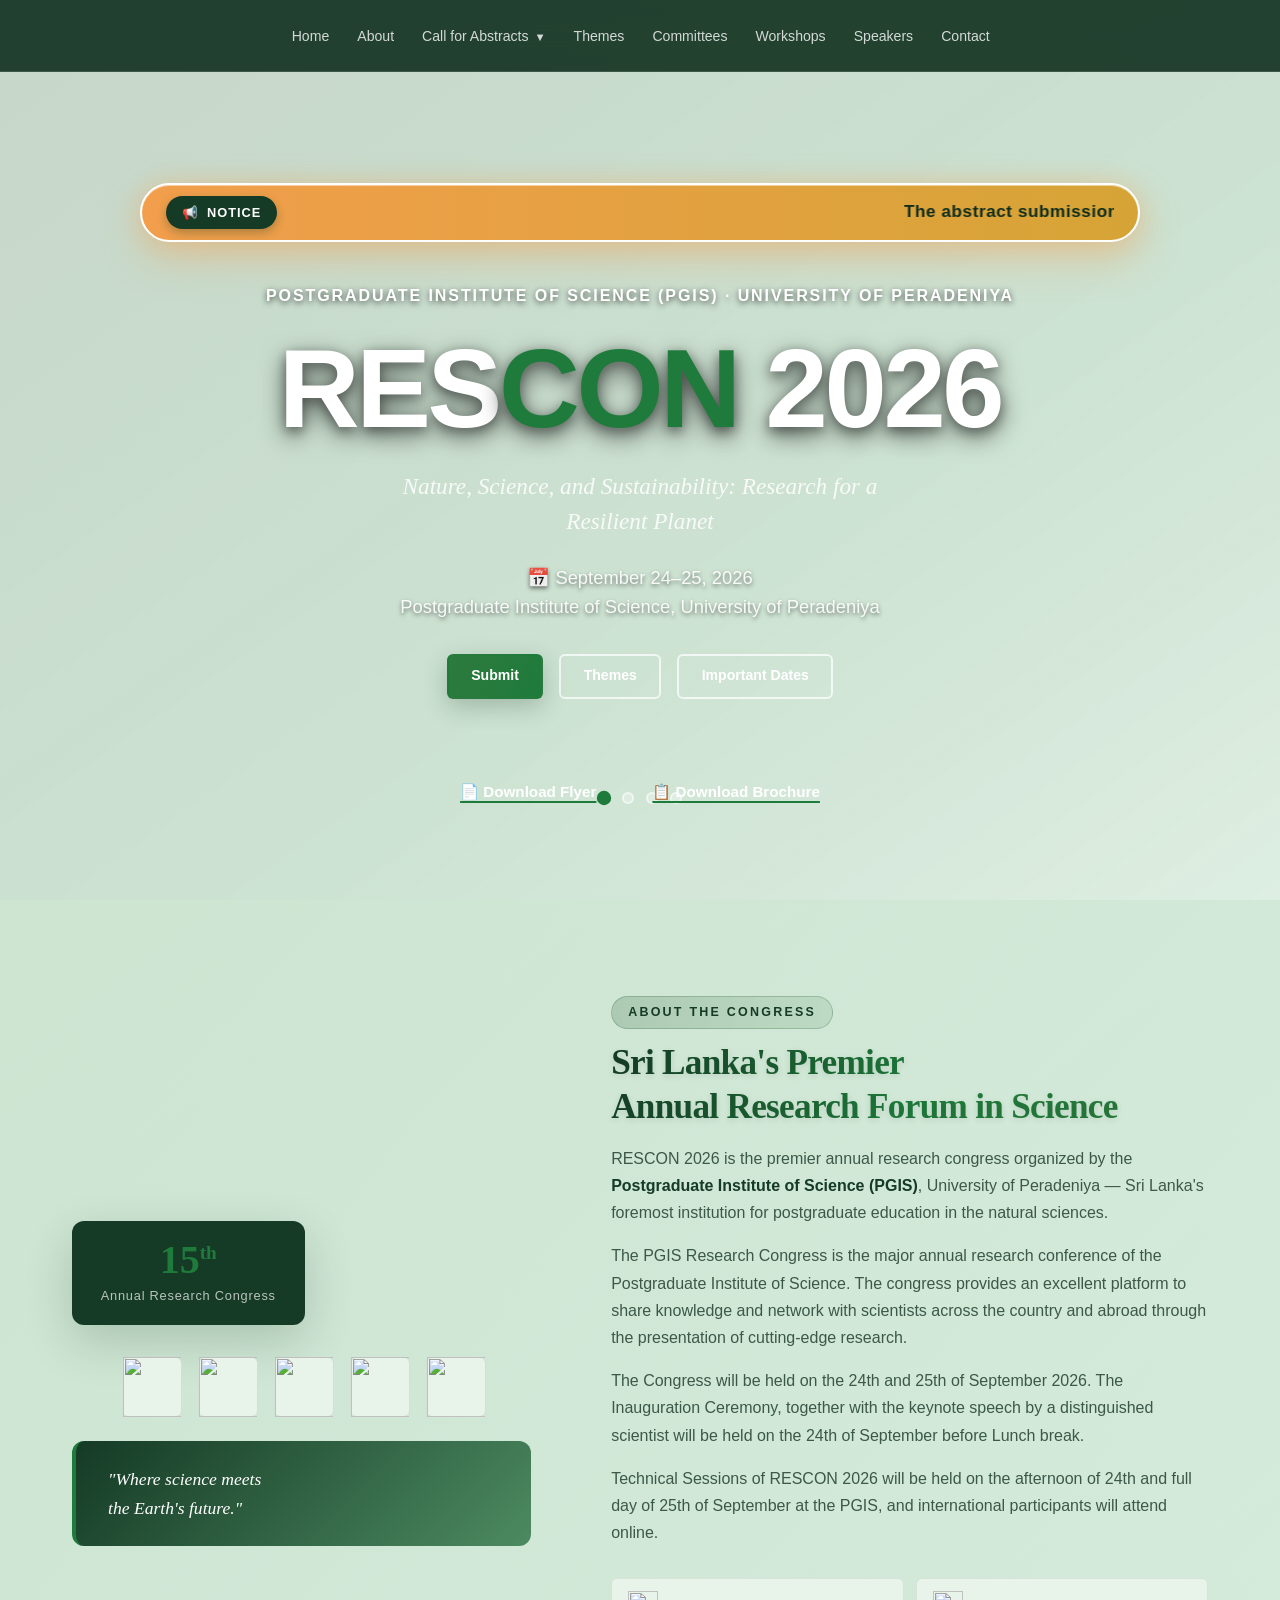
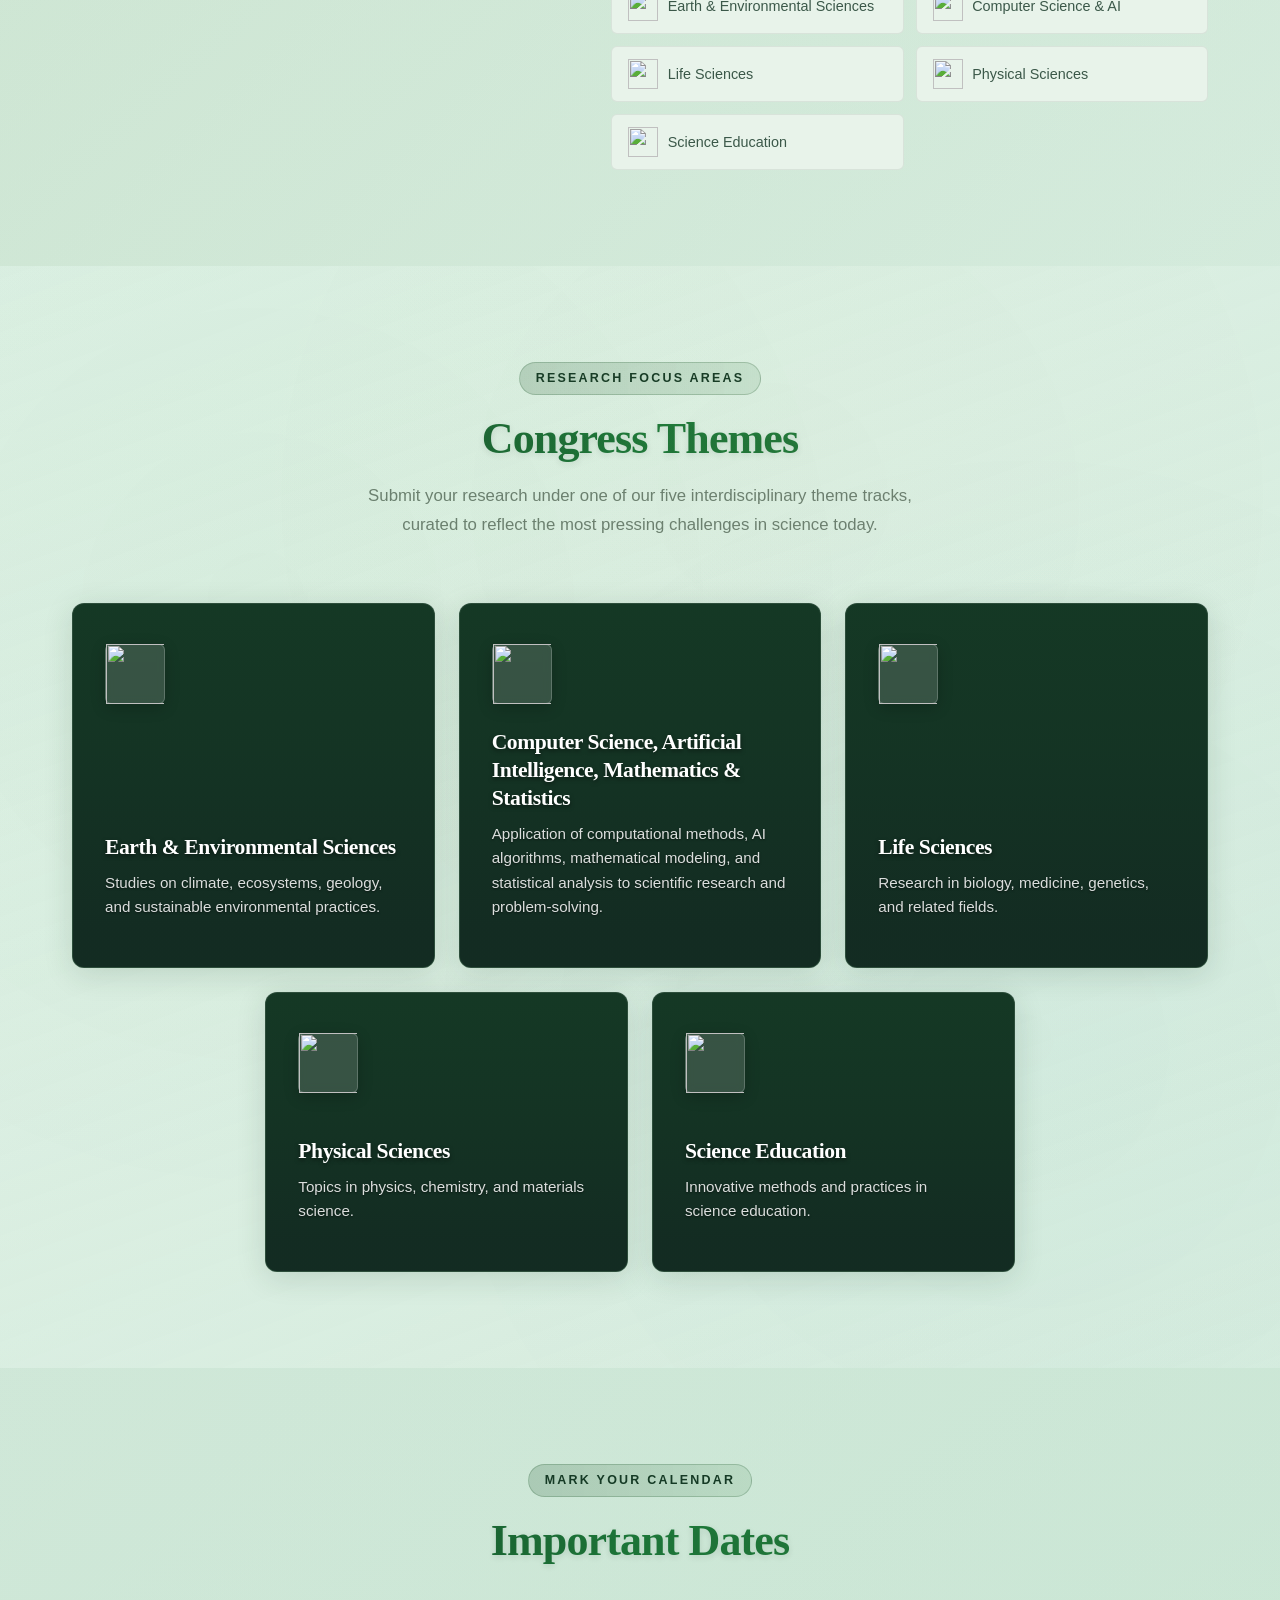
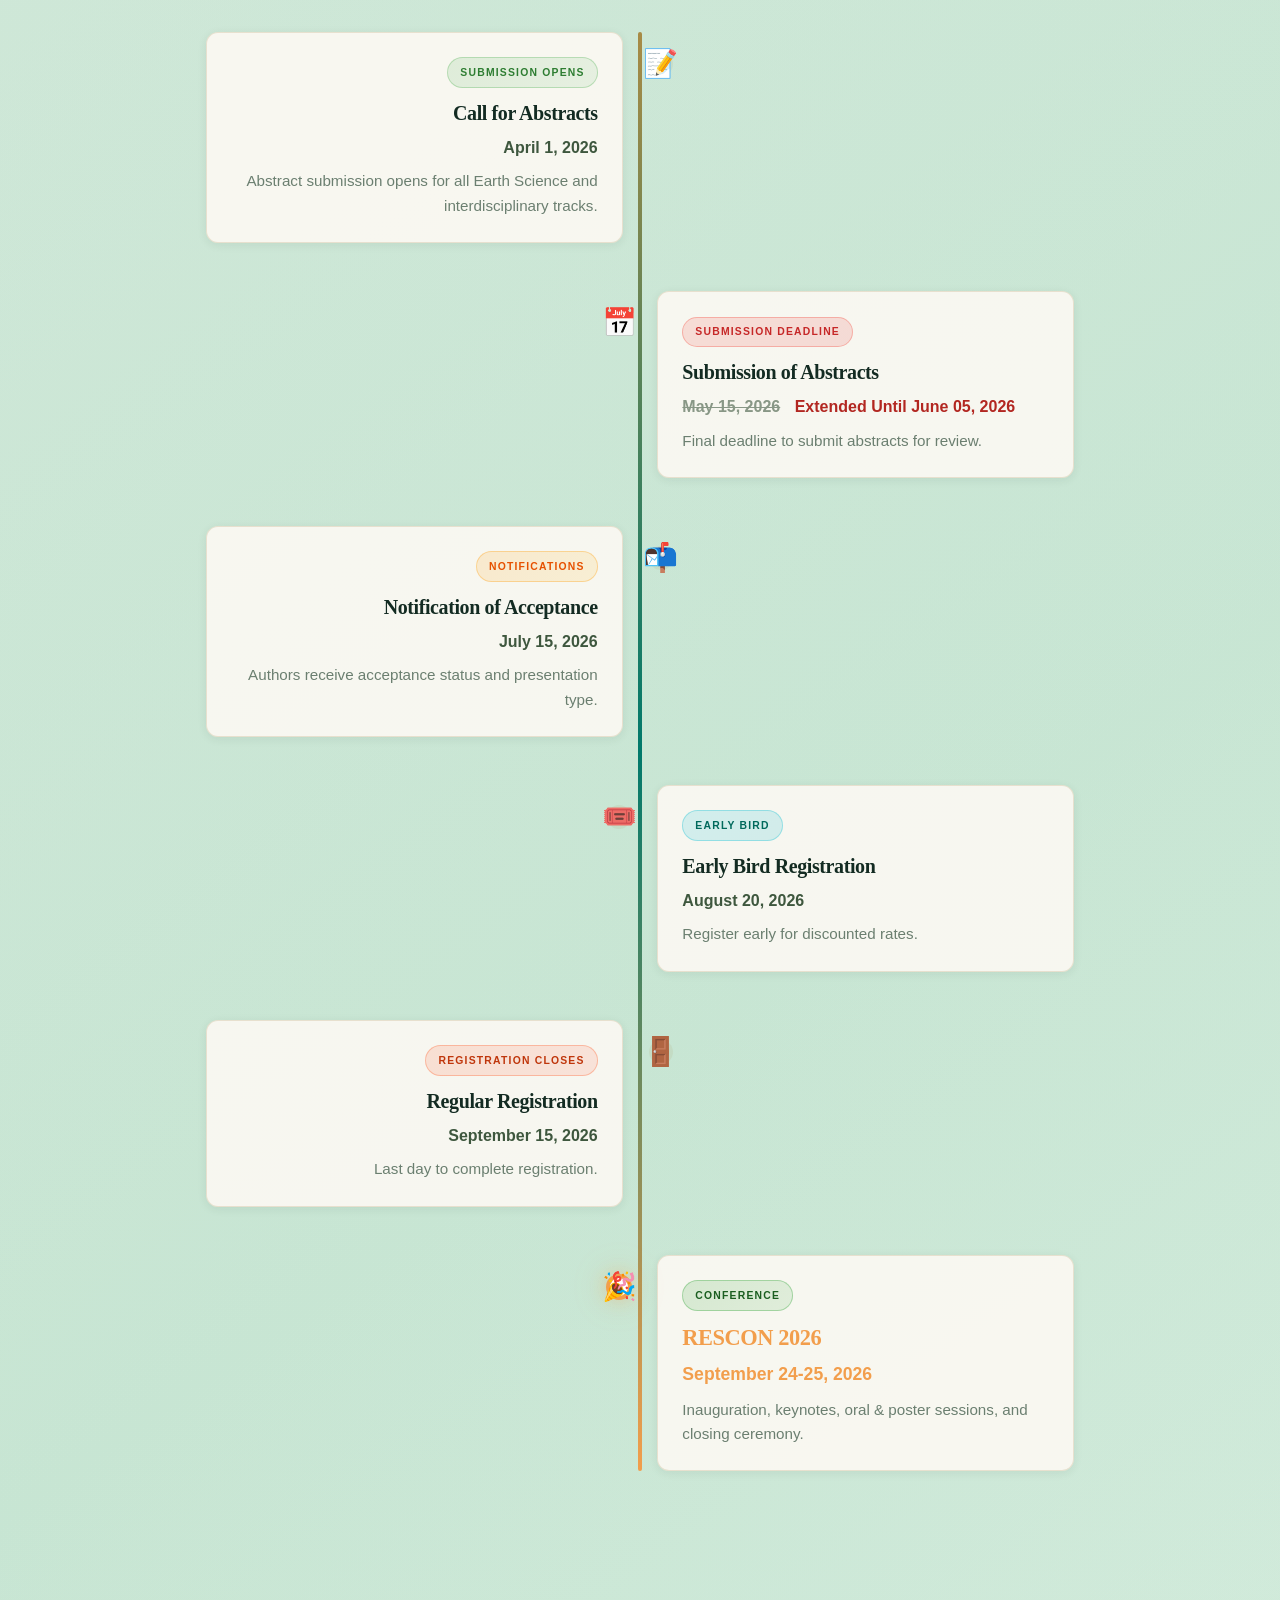
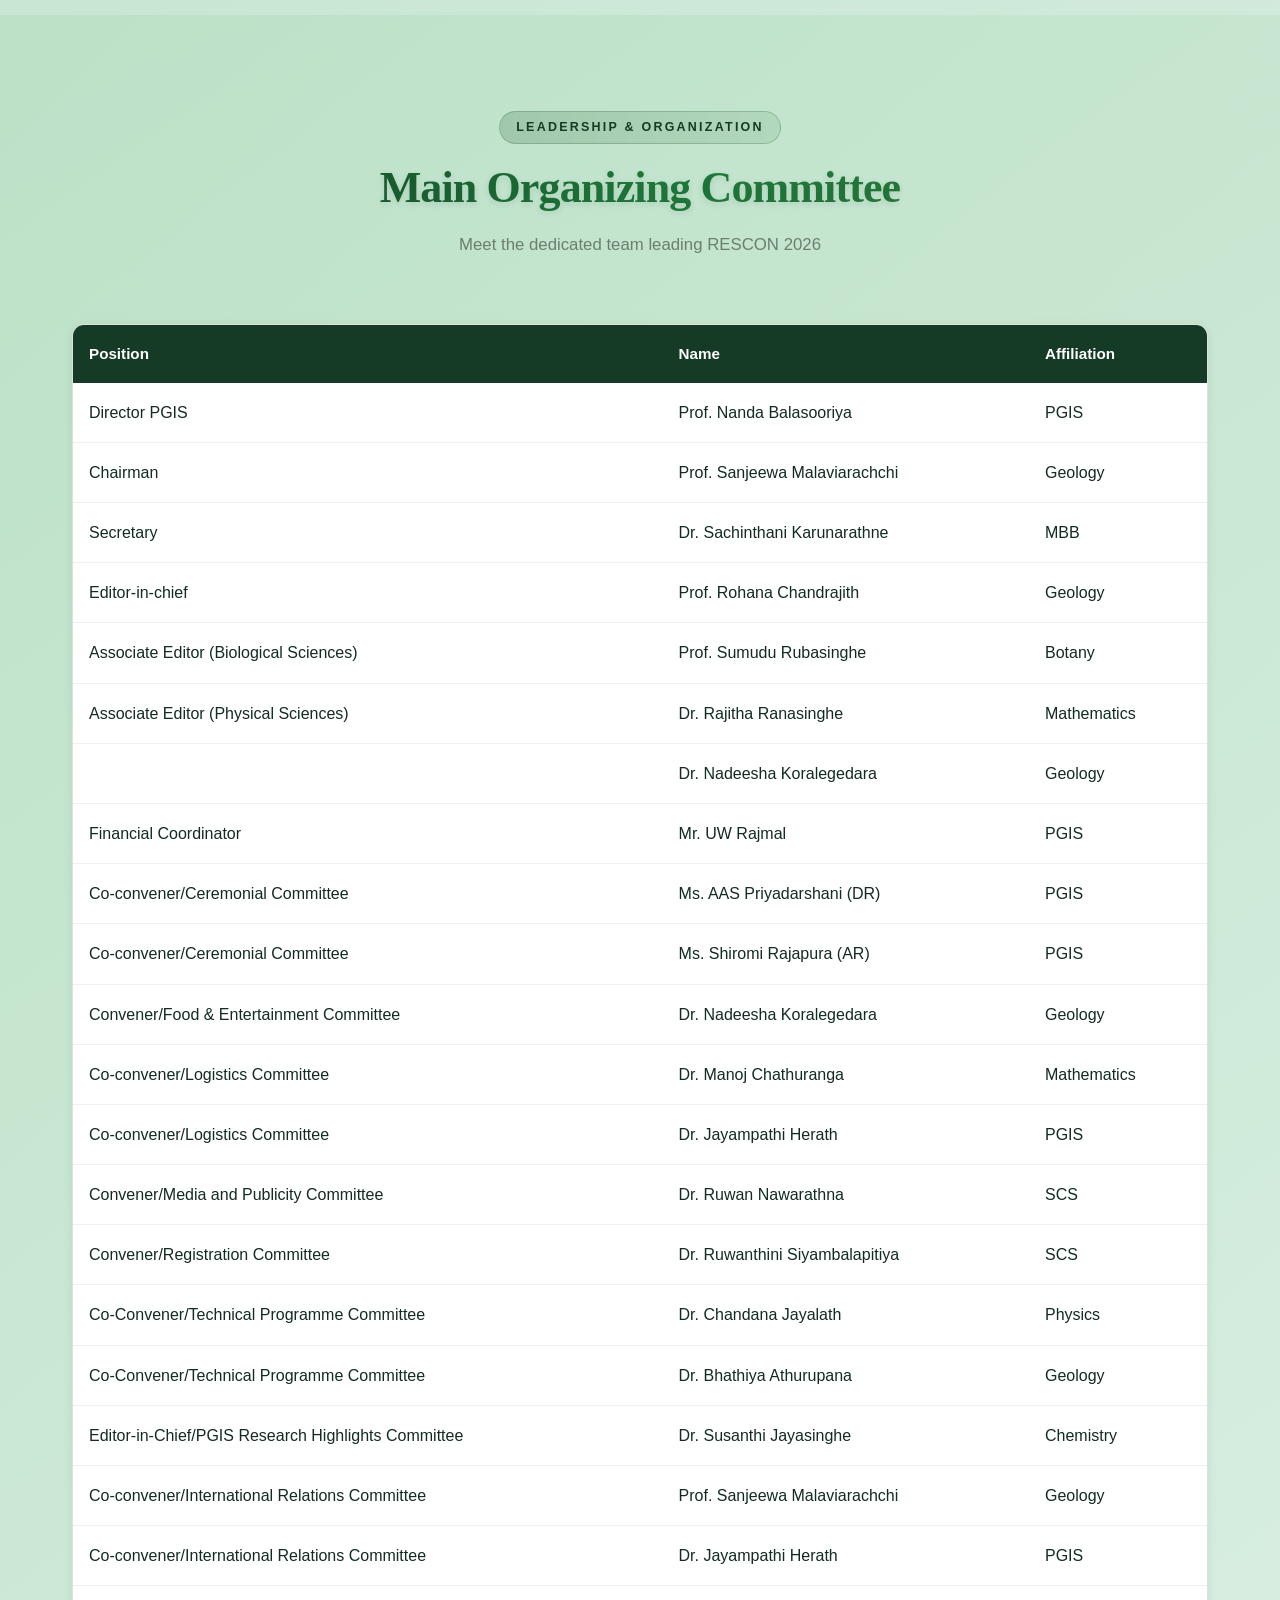
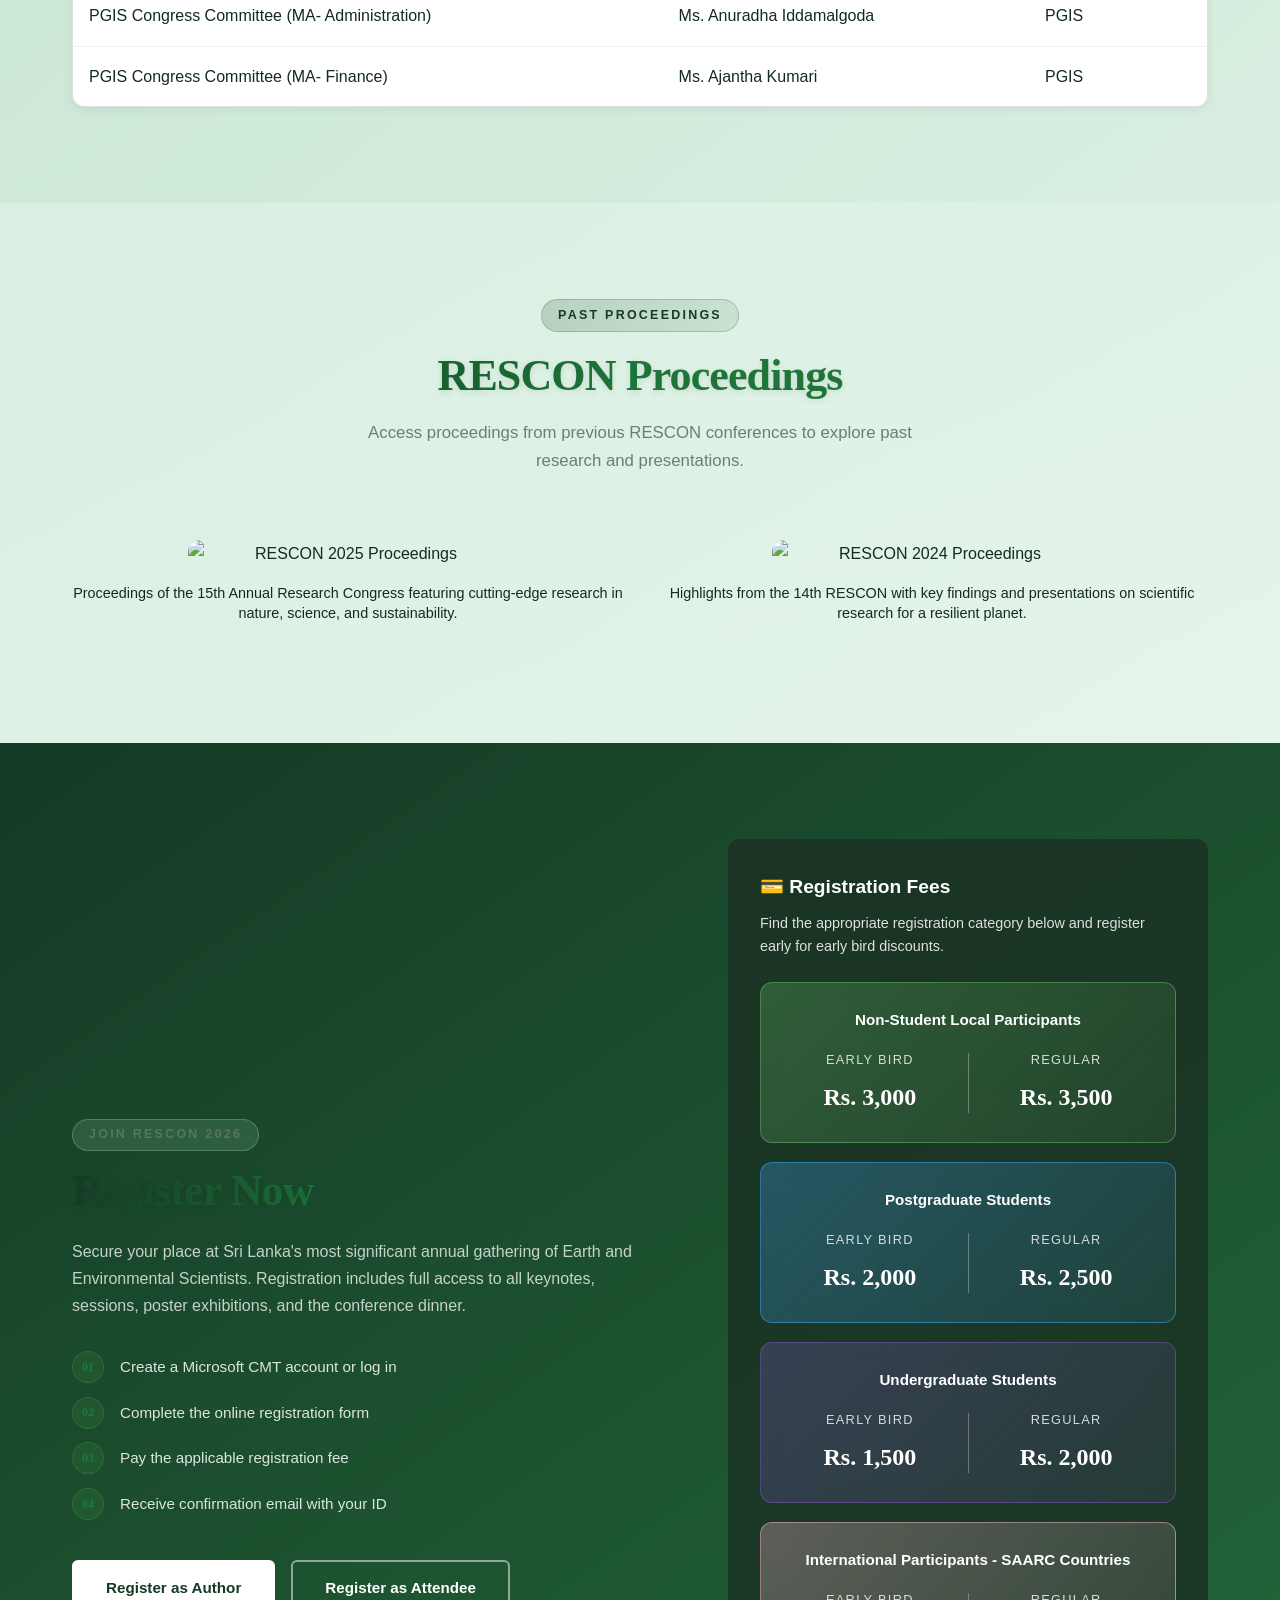
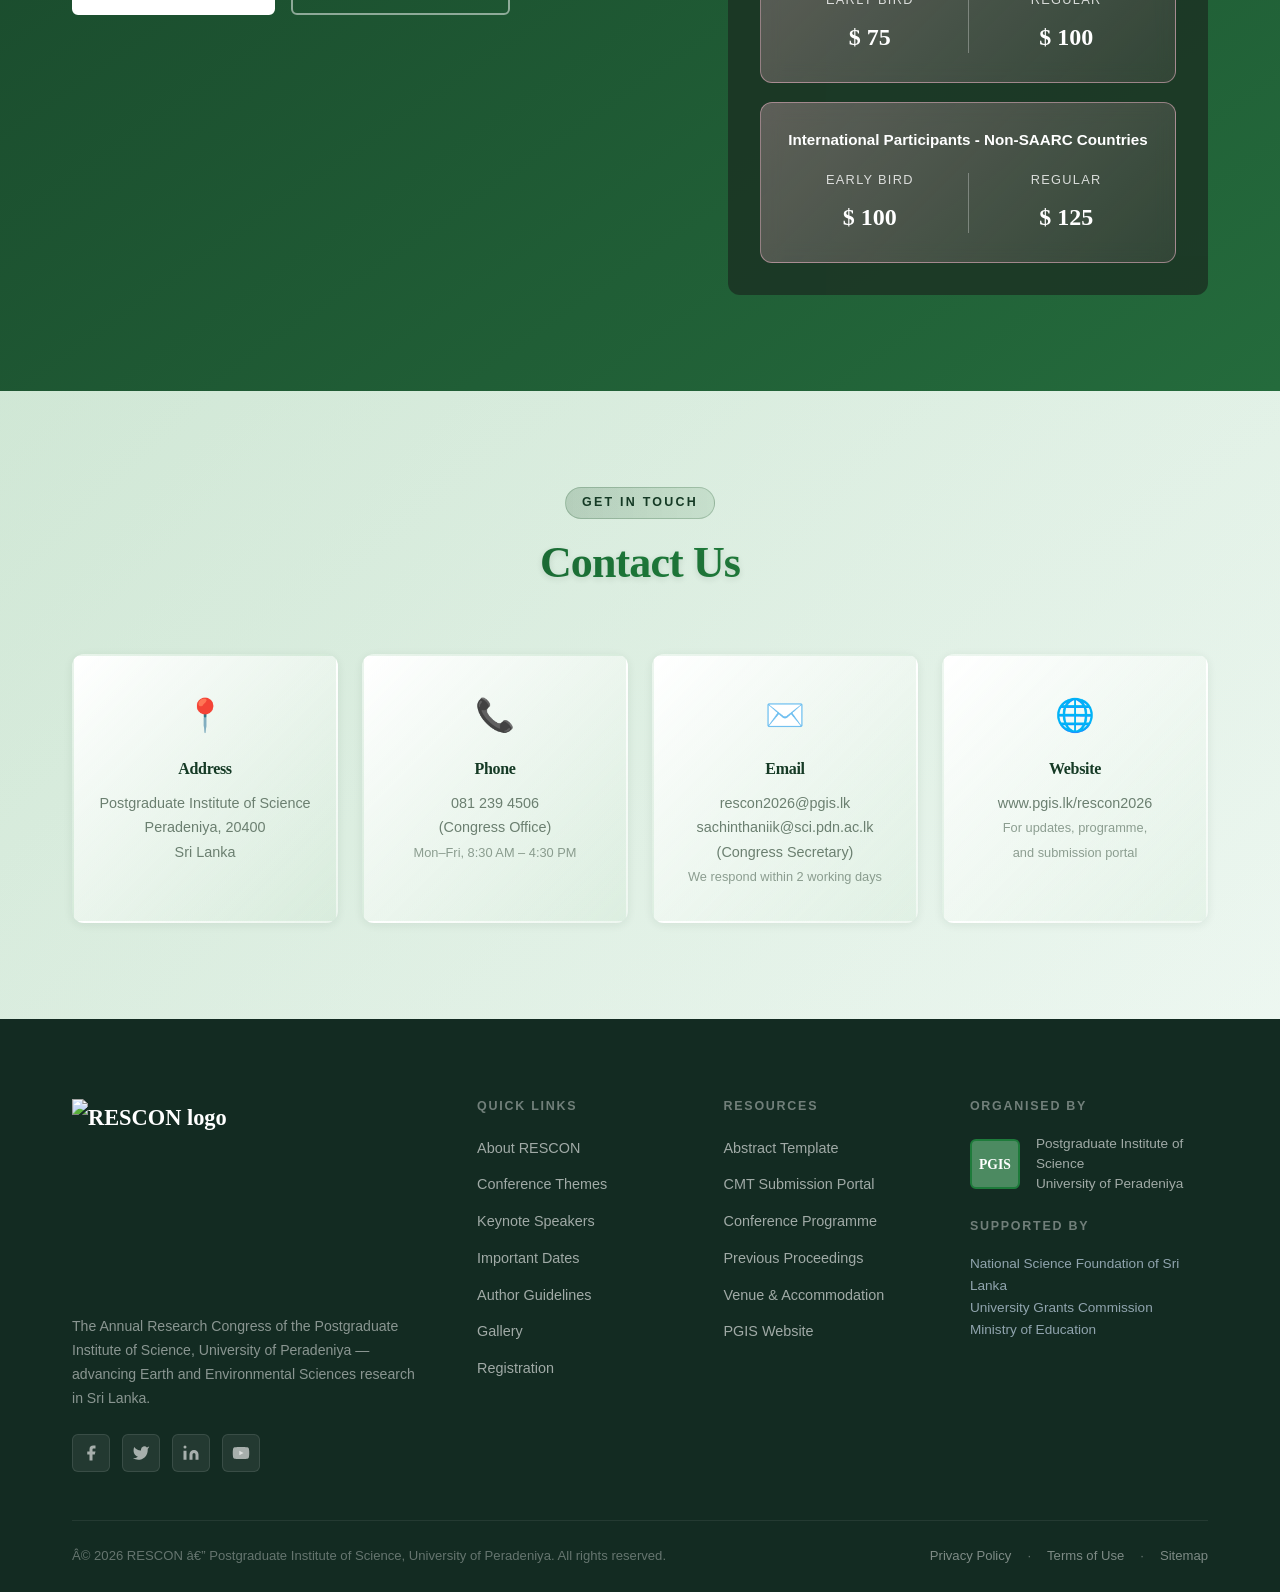
==== commit af7397f0: "updates on 05-22" ====
--- a/index.html
+++ b/index.html
@@ -28,7 +28,7 @@
           <a href="#" class="dropdown-toggle" id="callForPapersBtn">Call for Abstracts <span
               style="font-size: 0.8em; margin-left: 2px;">▼</span></a>
           <ul class="dropdown-menu" id="callForPapersMenu">
-            <li><a href="#dates">Important Dates</a></li>
+            <li><a href="#submission">Important Dates</a></li>
             <li><a href="guidelines/index.html">Guidelines</a></li>
             <li><a href="docs/flyer.pdf" target="_blank" class="btn">📄 Download Flyer</a></li>
             <!-- <li><a href="docs/brochure.pdf" target="_blank" class="btn">📋 Download Brochure</a></li> -->
@@ -77,6 +77,19 @@
 
     </div>
     <div class="hero-content">
+      <!-- Deadline Extension Announcement Marquee -->
+      <div class="deadline-marquee-container">
+        <div class="marquee-label">
+          <span class="marquee-icon">📢</span>
+          <span class="marquee-badge">Notice</span>
+        </div>
+        <marquee behavior="scroll" direction="left" scrollamount="5" onmouseover="this.stop();"
+          onmouseout="this.start();">
+          The abstract submission deadline has been extended until <strong>June 05, 2026</strong>!
+          &nbsp;&nbsp;&nbsp;&nbsp;&nbsp;&nbsp;The abstract submission deadline has been extended until <strong>June 05,
+            2026</strong>!
+        </marquee>
+      </div>
       <p class="hero-tag">
         Postgraduate Institute of Science (PGIS) · University of Peradeniya
       </p>
@@ -288,7 +301,7 @@
           </div>
         </div>
 
-        <div class="timeline-event event-upcoming">
+        <div class="timeline-event event-upcoming" id="submission">
           <div class="event-marker">
             <span class="event-icon">📅</span>
             <div class="event-dot"></div>
--- a/style.css
+++ b/style.css
@@ -0,0 +1,3680 @@
+/* ================================================================
+   RESCON 2026 — Earth & Environmental Sciences
+   style.css — Complete Stylesheet
+   ================================================================ */
+
+/* ── 1. CSS CUSTOM PROPERTIES ── */
+/* :root {
+  --forest:      #1B3022;
+  --forest-mid:  #254530;
+  --forest-lite: #2d5438;
+  --soil:        #4E342E;
+  --soil-lite:   #6D4C41;
+  --sky:         #f5dcdd;
+  --sky-mid:     #E6D7C3;
+  --slate:       #37474F;
+  --slate-lite:  #546E7A;
+  --white:       #FFFFFF;
+  --offwhite:    #F8F5F0; 
+  --surface:     #E8D5B7; 
+  --text-dark:   #3E2723; 
+  --text-mid:    #5D4037; 
+  --text-muted:  #8D6E63;
+  --accent:      #8D6E63; 
+  --accent-gold: #B2875E;
+  --accent-teal: #6B4F3B;
+  --earth-brown: #8D6E63;
+  --ocean-blue:  #5D8CA9;
+  --sun-yellow:  #D39D56;
+  --river-blue:  #42A5F5;
+  --mountain-gray: #78909C;
+  --forest-green: #388E3C;
+  --grass:        #66BB6A;
+  --mint:         #A5D6A7;
+  --teal:         #00897B;
+  --lavender:     #7E57C2;
+  --sunset:       #F8BBD0;
+  --desert-orange: #F57C00;
+  --danger:      #c62828;
+  --radius-sm:   6px;
+  --radius:      12px;
+  --radius-lg:   20px;
+  --shadow-sm:   0 2px 8px rgba(78,52,46,0.08);
+  --shadow:      0 6px 24px rgba(78,52,46,0.12);
+  --shadow-lg:   0 16px 48px rgba(78,52,46,0.18);
+  --shadow-xl:   0 20px 60px rgba(78,52,46,0.25);
+  --color-amber: #FBC02D;
+  --transition:  0.3s cubic-bezier(0.4, 0, 0.2, 1);
+  --nav-h:       72px;
+} */
+:root {
+  --forest: #153A25;
+  --forest-mid: #246B3C;
+  --forest-lite: #4C8A61;
+  --soil: #3E573E;
+  --soil-lite: #6B8F6B;
+  --sky: #E9F7F0;
+  --sky-mid: #C8E6D4;
+  --slate: #2F4232;
+  --slate-lite: #546B5A;
+  --white: #FFFFFF;
+  --offwhite: #F5FBF7;
+  --surface: #E8F3EA;
+  --text-dark: #132B22;
+  --text-mid: #3B5849;
+  --text-muted: #6B7F70;
+  --accent: #1E7B3B;
+  --accent-gold: #A88B46;
+  --accent-teal: #00796B;
+  --earth-brown: #7F6A50;
+  --ocean-blue: #2A8FAF;
+  --sun-yellow: #D6A436;
+  --river-blue: #3B9ACC;
+  --mountain-gray: #617567;
+  --forest-green: #2D7A3D;
+  --desert-orange: #F29E4C;
+  --danger: #B22721;
+  --radius-sm: 6px;
+  --radius: 12px;
+  --radius-lg: 20px;
+  --shadow-sm: 0 2px 10px rgba(22, 54, 36, 0.08);
+  --shadow: 0 6px 30px rgba(22, 54, 36, 0.14);
+  --shadow-lg: 0 16px 48px rgba(22, 54, 36, 0.20);
+  --transition: 0.28s cubic-bezier(0.4, 0, 0.2, 1);
+  --nav-h: 72px;
+}
+
+/* ── 2. RESET & BASE ── */
+*,
+*::before,
+*::after {
+  box-sizing: border-box;
+  margin: 0;
+  padding: 0;
+}
+
+html {
+  scroll-behavior: smooth;
+  font-size: 16px;
+  width: 100%;
+  overflow-x: hidden;
+}
+
+body {
+  font-family: 'Inter', 'Segoe UI', Arial, sans-serif;
+  color: var(--text-dark);
+  background: linear-gradient(145deg, var(--surface) 0%, var(--sky-mid) 45%, var(--offwhite) 100%);
+  min-height: 100vh;
+  line-height: 1.7;
+  width: 100%;
+  overflow-x: hidden;
+}
+
+h1,
+h2,
+h3,
+h4,
+h5 {
+  font-family: 'Playfair Display', Georgia, 'Times New Roman', serif;
+  line-height: 1.25;
+  letter-spacing: -0.02em;
+}
+
+a {
+  color: inherit;
+  text-decoration: none;
+}
+
+ul {
+  list-style: none;
+}
+
+img {
+  display: block;
+  max-width: 100%;
+}
+
+/* ── 3. UTILITY CLASSES ── */
+.container {
+  width: 100%;
+  max-width: 1200px;
+  margin: 0 auto;
+  padding: 0 2rem;
+}
+
+.section {
+  padding: 6rem 0;
+  background: linear-gradient(180deg, rgba(232, 213, 183, 0.15), rgba(255, 255, 255, 0));
+}
+
+.section-alt {
+  background: linear-gradient(160deg, rgba(220, 242, 229, 0.45), rgba(245, 251, 246, 0.22));
+}
+
+.section-dark {
+  background: linear-gradient(145deg, var(--forest), var(--forest-mid));
+  color: var(--white);
+}
+
+/* Enhanced colorful section variants */
+.section-teal {
+  background: linear-gradient(135deg, rgba(56, 142, 60, 0.12) 0%, rgba(192, 225, 205, 0.08) 100%);
+}
+
+.section-lavender {
+  background: linear-gradient(135deg, rgba(76, 175, 80, 0.10) 0%, rgba(127, 216, 168, 0.06) 100%);
+}
+
+.section-sunset {
+  background: linear-gradient(135deg, rgba(167, 202, 179, 0.10) 0%, rgba(222, 243, 225, 0.06) 100%);
+}
+
+.section-header {
+  text-align: center;
+  margin-bottom: 4rem;
+}
+
+.section-label {
+  display: inline-block;
+  font-size: 0.78rem;
+  font-weight: 700;
+  letter-spacing: 0.18em;
+  text-transform: uppercase;
+  color: var(--forest);
+  background: linear-gradient(90deg, rgba(34, 87, 46, 0.20), rgba(92, 151, 102, 0.16));
+  border: 1px solid rgba(34, 87, 46, 0.24);
+  padding: 0.3rem 1rem;
+  border-radius: 100px;
+  margin-bottom: 1rem;
+}
+
+.label-light {
+  color: #567954;
+  background: rgba(144, 200, 160, 0.18);
+  border-color: rgba(144, 200, 160, 0.35);
+}
+
+.section-title {
+  font-size: clamp(1.8rem, 4vw, 2.75rem);
+  color: var(--forest);
+  margin-bottom: 1rem;
+  background: linear-gradient(120deg, var(--forest), var(--accent), var(--forest-green));
+  -webkit-background-clip: text;
+  -webkit-text-fill-color: transparent;
+  text-shadow: 0 2px 6px rgba(18, 39, 28, 0.12);
+}
+
+.title-light {
+  color: var(--white);
+}
+
+.section-desc {
+  max-width: 600px;
+  margin: 0 auto;
+  color: var(--text-muted);
+  font-size: 1.05rem;
+}
+
+/* ── 4. BUTTONS ── */
+.btn {
+  display: inline-flex;
+  align-items: center;
+  justify-content: center;
+  gap: 0.5rem;
+  padding: 0.8rem 2rem;
+  border-radius: var(--radius-sm);
+  font-family: 'Inter', sans-serif;
+  font-size: 0.95rem;
+  font-weight: 600;
+  cursor: pointer;
+  transition: all var(--transition);
+  border: 2px solid transparent;
+  white-space: nowrap;
+}
+
+.btn-primary {
+  background: linear-gradient(120deg, var(--forest-green), var(--accent));
+  color: var(--white);
+  border-color: transparent;
+  box-shadow: 0 8px 24px rgba(22, 54, 36, 0.24);
+  position: relative;
+  overflow: hidden;
+}
+
+.btn-primary::before {
+  content: '';
+  position: absolute;
+  top: 0;
+  left: -100%;
+  width: 100%;
+  height: 100%;
+  background: linear-gradient(120deg, rgba(76, 138, 75, 0.95), rgba(29, 113, 48, 0.95));
+  transition: left var(--transition);
+  z-index: -1;
+}
+
+.btn-primary:hover {
+  background: linear-gradient(120deg, rgba(29, 113, 48, 0.95), rgba(76, 138, 75, 0.95));
+  transform: translateY(-2px);
+  box-shadow: 0 10px 26px rgba(22, 54, 36, 0.32);
+  filter: none;
+}
+
+.btn-secondary {
+  background: transparent;
+  color: var(--white);
+  border-color: rgba(255, 255, 255, 0.72);
+}
+
+.btn-secondary:hover {
+  background: rgba(255, 255, 255, 0.16);
+  border-color: var(--white);
+  transform: translateY(-2px);
+}
+
+.btn-light {
+  background: var(--white);
+  color: var(--forest);
+  border-color: var(--white);
+}
+
+.btn-light:hover {
+  background: var(--sky);
+  transform: translateY(-2px);
+  box-shadow: 0 8px 24px rgba(255, 255, 255, 0.2);
+}
+
+.btn-outline-light {
+  background: transparent;
+  color: var(--white);
+  border-color: rgba(255, 255, 255, 0.5);
+}
+
+.btn-outline-light:hover {
+  background: rgba(255, 255, 255, 0.08);
+  border-color: var(--white);
+  transform: translateY(-2px);
+}
+
+.btn-sm {
+  padding: 0.55rem 1.4rem;
+  font-size: 0.88rem;
+}
+
+/* ── 5. NAVIGATION ── */
+.nav-toggle {
+  display: none;
+}
+
+.navbar {
+  position: fixed;
+  top: 0;
+  left: 0;
+  right: 0;
+  z-index: 1000;
+  background: rgba(20, 52, 34, 0.92);
+  backdrop-filter: blur(18px);
+  -webkit-backdrop-filter: blur(18px);
+  border-bottom: 1px solid rgba(255, 255, 255, 0.12);
+  height: var(--nav-h);
+  transition: all var(--transition);
+}
+
+.navbar.shrink {
+  height: 56px;
+  background: rgba(16, 30, 18, 0.96);
+  border-bottom-color: rgba(158, 216, 164, 0.35);
+  box-shadow: 0 12px 26px rgba(0, 0, 0, 0.2);
+}
+
+.back-to-top {
+  position: fixed;
+  right: 1.5rem;
+  bottom: 1.5rem;
+  width: 44px;
+  height: 44px;
+  border: none;
+  border-radius: 50%;
+  background: linear-gradient(145deg, rgba(67, 160, 71, 0.95), rgba(0, 137, 123, 0.95));
+  color: #fff;
+  font-size: 1.2rem;
+  cursor: pointer;
+  opacity: 0;
+  transform: translateY(12px);
+  transition: opacity 0.3s ease, transform 0.3s ease;
+  z-index: 1200;
+  box-shadow: 0 8px 18px rgba(33, 49, 37, 0.45);
+}
+
+.back-to-top.visible {
+  opacity: 1;
+  transform: translateY(0);
+}
+
+.nav-inner {
+  display: flex;
+  align-items: center;
+  height: 100%;
+  max-width: 1200px;
+  margin: 0 auto;
+  padding: 0 2rem;
+}
+
+.nav-logo {
+  display: flex;
+  align-items: center;
+  gap: 0.5rem;
+  font-family: 'Playfair Display', serif;
+  font-size: 1.3rem;
+  font-weight: 800;
+  color: var(--white);
+  margin-right: auto;
+}
+
+.nav-logo span {
+  line-height: 1.05;
+  display: inline-block;
+}
+
+.logo-img {
+  height: 250px;
+  width: auto;
+  margin-top: 10%;
+  object-fit: contain;
+  transition: all var(--transition);
+}
+
+.navbar.shrink .logo-img {
+  /* Maintain initial height or remove resizing */
+  height: 250px;
+}
+
+.navbar.shrink .pgis-logo {
+  height: 150px;
+}
+
+.logo-icon {
+  font-size: 1.4rem;
+}
+
+.logo-text em {
+  color: var(--accent);
+  font-style: normal;
+  margin-left: 2px;
+}
+
+.nav-links {
+  display: flex;
+  align-items: center;
+  gap: 0.25rem;
+  margin-right: 1.5rem;
+}
+
+.pgis-logo {
+  height: 150px;
+  width: auto;
+  margin-top: 1%;
+
+  object-fit: contain;
+  transition: all var(--transition);
+}
+
+.nav-links a {
+  color: rgba(255, 255, 255, 0.8);
+  font-size: 0.88rem;
+  font-weight: 500;
+  padding: 0.5rem 0.75rem;
+  border-radius: var(--radius-sm);
+  transition: all var(--transition);
+  white-space: nowrap;
+}
+
+.nav-links a:hover {
+  color: var(--white);
+  background: rgba(255, 255, 255, 0.08);
+}
+
+/* Dropdown Menu */
+.nav-links .dropdown {
+  position: relative;
+}
+
+.nav-links .dropdown-menu {
+  display: flex;
+  visibility: hidden;
+  opacity: 0;
+  position: absolute;
+  top: 100%;
+  left: 0;
+  background: rgba(20, 52, 34, 0.98);
+  backdrop-filter: blur(10px);
+  min-width: 200px;
+  border-radius: var(--radius-sm);
+  box-shadow: var(--shadow);
+  padding: 0.5rem 0;
+  border: 1px solid rgba(255, 255, 255, 0.1);
+  z-index: 1001;
+  flex-direction: column;
+  transform: translateY(10px);
+  transition: all var(--transition);
+}
+
+.nav-links .dropdown-menu.show {
+  visibility: visible;
+  opacity: 1;
+  transform: translateY(0);
+}
+
+.nav-links .dropdown-menu li {
+  width: 100%;
+  display: block;
+}
+
+.nav-links .dropdown-menu a {
+  display: block;
+  padding: 0.6rem 1.2rem;
+  width: 100%;
+  white-space: nowrap;
+  border-radius: 0;
+}
+
+.nav-links .dropdown-menu a::after {
+  display: none !important;
+}
+
+@media (max-width: 900px) {
+  .nav-links li {
+    width: 100%;
+  }
+
+  .nav-links .dropdown-menu {
+    position: static;
+    background: transparent;
+    box-shadow: none;
+    border: none;
+    border-left: 2px solid rgba(255, 255, 255, 0.15);
+    padding: 0;
+    margin: 0.5rem 0 0.5rem 1rem;
+    width: calc(100% - 1rem);
+    min-width: auto;
+    transform: none;
+    display: none;
+    visibility: visible;
+    opacity: 1;
+  }
+
+  .nav-links .dropdown-menu.show {
+    display: flex;
+    flex-direction: column;
+    transform: none;
+  }
+
+  .nav-links .dropdown-menu a {
+    padding: 0.6rem 1rem;
+    font-size: 0.95rem;
+    color: rgba(255, 255, 255, 0.75);
+    width: 100%;
+  }
+}
+
+/* Hamburger */
+.hamburger {
+  display: none;
+  flex-direction: column;
+  gap: 5px;
+  cursor: pointer;
+  padding: 0.5rem;
+  margin-left: 1rem;
+}
+
+.hamburger span {
+  display: block;
+  width: 24px;
+  height: 2px;
+  background: var(--white);
+  border-radius: 2px;
+  transition: all 0.3s ease;
+}
+
+.nav-overlay {
+  display: none;
+  position: fixed;
+  inset: 0;
+  background: rgba(0, 0, 0, 0.5);
+  z-index: 999;
+}
+
+/* ── 6. HERO SECTION ── */
+.hero {
+  position: relative;
+  min-height: 100vh;
+  display: flex;
+  align-items: center;
+  justify-content: center;
+  gap: 2rem;
+  overflow: hidden;
+  padding: var(--nav-h) 2rem 4rem;
+  text-align: center;
+}
+
+.hero-bg {
+  position: absolute;
+  inset: 0;
+  background: linear-gradient(145deg,
+      rgba(26, 64, 38, 0.16) 0%,
+      rgba(55, 110, 70, 0.16) 30%,
+      rgba(90, 145, 100, 0.14) 62%,
+      rgba(242, 251, 238, 0.08) 100%);
+}
+
+.hero-bg::after {
+  content: '';
+  position: absolute;
+  inset: 0;
+  background: transparent;
+}
+
+/* Hero Carousel */
+.hero-carousel {
+  position: absolute;
+  inset: 0;
+}
+
+.carousel-slide {
+  position: absolute;
+  inset: 0;
+  background-size: cover;
+  background-position: center;
+  background-repeat: no-repeat;
+  opacity: 0;
+  transition: opacity 1.5s ease-in-out;
+}
+
+.carousel-slide.active {
+  opacity: 1;
+}
+
+.carousel-slide::after {
+  content: '';
+  position: absolute;
+  inset: 0;
+  background: transparent;
+}
+
+.carousel-indicators {
+  position: absolute;
+  bottom: 6rem;
+  left: 50%;
+  transform: translateX(-50%);
+  display: flex;
+  gap: 0.75rem;
+  z-index: 3;
+}
+
+.indicator {
+  width: 12px;
+  height: 12px;
+  border-radius: 50%;
+  background: rgba(255, 255, 255, 0.3);
+  cursor: pointer;
+  transition: all var(--transition);
+  border: 2px solid rgba(255, 255, 255, 0.5);
+}
+
+.indicator.active {
+  background: var(--accent);
+  border-color: var(--accent);
+  transform: scale(1.2);
+}
+
+.indicator:hover {
+  background: rgba(255, 255, 255, 0.6);
+  border-color: rgba(255, 255, 255, 0.8);
+}
+
+.hero-texture {
+  position: absolute;
+  inset: 0;
+  background-image:
+    radial-gradient(ellipse at 20% 50%, rgba(211, 157, 86, 0.12) 0%, transparent 60%),
+    radial-gradient(ellipse at 80% 20%, rgba(66, 165, 245, 0.1) 0%, transparent 50%),
+    radial-gradient(ellipse at 60% 80%, rgba(126, 87, 194, 0.2) 0%, transparent 50%),
+    radial-gradient(ellipse at 40% 30%, rgba(248, 187, 208, 0.15) 0%, transparent 50%);
+  background-size: 100% 100%, 100% 100%, 100% 100%, 100% 100%;
+  animation: textureShift 20s ease-in-out infinite;
+}
+
+@keyframes textureShift {
+
+  0%,
+  100% {
+    background-position: 0% 0%, 0% 0%, 0% 0%;
+  }
+
+  25% {
+    background-position: 10% 10%, 5% 5%, -5% -5%;
+  }
+
+  50% {
+    background-position: 0% 20%, -10% 10%, 10% -10%;
+  }
+
+  75% {
+    background-position: -10% 10%, 10% -5%, -10% 10%;
+  }
+}
+
+/* Topographic rings */
+.hero-rings {
+  position: absolute;
+  inset: 0;
+  display: flex;
+  align-items: center;
+  justify-content: center;
+}
+
+.ring {
+  position: absolute;
+  border-radius: 50%;
+  border: 1px solid rgba(255, 255, 255, 0.04);
+  animation: ringPulse 8s ease-in-out infinite;
+}
+
+.r1 {
+  width: 500px;
+  height: 500px;
+  animation-delay: 0s;
+}
+
+.r2 {
+  width: 750px;
+  height: 750px;
+  animation-delay: 1.5s;
+}
+
+.r3 {
+  width: 1000px;
+  height: 1000px;
+  animation-delay: 3s;
+}
+
+@keyframes ringPulse {
+
+  0%,
+  100% {
+    opacity: 0.5;
+    transform: scale(1);
+  }
+
+  50% {
+    opacity: 0.9;
+    transform: scale(1.02);
+  }
+}
+
+/* Earth science themed floating elements */
+.hero-earth-elements {
+  position: absolute;
+  inset: 0;
+  pointer-events: none;
+}
+
+.earth-element {
+  position: absolute;
+  font-size: 2rem;
+  opacity: 0.6;
+  animation: earthFloat 15s ease-in-out infinite;
+}
+
+.earth-element:nth-child(1) {
+  left: 10%;
+  top: 20%;
+  animation-delay: 0s;
+  content: '🌍';
+}
+
+.earth-element:nth-child(2) {
+  left: 85%;
+  top: 15%;
+  animation-delay: 3s;
+  content: '🌱';
+  font-size: 1.5rem;
+}
+
+.earth-element:nth-child(3) {
+  left: 20%;
+  top: 70%;
+  animation-delay: 6s;
+  content: '💧';
+  font-size: 1.8rem;
+}
+
+.earth-element:nth-child(4) {
+  left: 80%;
+  top: 75%;
+  animation-delay: 9s;
+  content: '🪨';
+  font-size: 1.6rem;
+}
+
+.earth-element:nth-child(5) {
+  left: 5%;
+  top: 50%;
+  animation-delay: 12s;
+  content: '🌿';
+  font-size: 1.4rem;
+}
+
+.earth-element:nth-child(6) {
+  left: 90%;
+  top: 45%;
+  animation-delay: 2s;
+  content: '🌊';
+  font-size: 1.7rem;
+}
+
+@keyframes earthFloat {
+
+  0%,
+  100% {
+    transform: translateY(0) rotate(0deg);
+    opacity: 0.3;
+  }
+
+  25% {
+    transform: translateY(-20px) rotate(5deg);
+    opacity: 0.6;
+  }
+
+  50% {
+    transform: translateY(-10px) rotate(-3deg);
+    opacity: 0.4;
+  }
+
+  75% {
+    transform: translateY(-25px) rotate(2deg);
+    opacity: 0.7;
+  }
+}
+
+/* Floating particles */
+.hero-particles {
+  position: absolute;
+  inset: 0;
+}
+
+.hero-particles span {
+  position: absolute;
+  width: 4px;
+  height: 4px;
+  border-radius: 50%;
+  background: rgba(255, 255, 255, 0.3);
+  animation: floatUp 10s ease-in-out infinite;
+}
+
+.hero-particles span:nth-child(1) {
+  left: 10%;
+  top: 80%;
+  animation-delay: 0s;
+}
+
+.hero-particles span:nth-child(2) {
+  left: 25%;
+  top: 70%;
+  animation-delay: 2s;
+  width: 6px;
+  height: 6px;
+}
+
+.hero-particles span:nth-child(3) {
+  left: 40%;
+  top: 90%;
+  animation-delay: 4s;
+}
+
+.hero-particles span:nth-child(4) {
+  left: 55%;
+  top: 75%;
+  animation-delay: 1s;
+  width: 3px;
+  height: 3px;
+}
+
+.hero-particles span:nth-child(5) {
+  left: 70%;
+  top: 85%;
+  animation-delay: 3s;
+}
+
+.hero-particles span:nth-child(6) {
+  left: 85%;
+  top: 70%;
+  animation-delay: 5s;
+  width: 5px;
+  height: 5px;
+}
+
+.hero-particles span:nth-child(7) {
+  left: 15%;
+  top: 60%;
+  animation-delay: 6s;
+}
+
+.hero-particles span:nth-child(8) {
+  left: 90%;
+  top: 60%;
+  animation-delay: 2.5s;
+  width: 3px;
+  height: 3px;
+}
+
+.hero-particles span:nth-child(9) {
+  left: 5%;
+  top: 40%;
+  animation-delay: 7s;
+  width: 4px;
+  height: 4px;
+}
+
+.hero-particles span:nth-child(10) {
+  left: 75%;
+  top: 45%;
+  animation-delay: 4.5s;
+}
+
+@keyframes floatUp {
+  0% {
+    transform: translateY(0) scale(1);
+    opacity: 0.3;
+  }
+
+  50% {
+    opacity: 0.8;
+  }
+
+  100% {
+    transform: translateY(-120px) scale(0.5);
+    opacity: 0;
+  }
+}
+
+.hero-content {
+  position: relative;
+  z-index: 2;
+  max-width: 1050px;
+  animation: heroFadeIn 1.2s cubic-bezier(0.4, 0, 0.2, 1) forwards;
+  margin-top: 5rem;
+}
+
+@keyframes heroFadeIn {
+  from {
+    opacity: 0;
+    transform: translateY(30px);
+  }
+
+  to {
+    opacity: 1;
+    transform: translateY(0);
+  }
+}
+
+.deadline-marquee-container {
+  display: flex;
+  align-items: center;
+  background: linear-gradient(90deg, #F29E4C 0%, #D6A436 100%); /* Solid high-contrast gold-orange gradient background */
+  border: 2px solid #FFFFFF;
+  border-radius: 50px;
+  padding: 0.65rem 1.5rem;
+  margin: 0 auto 2.5rem auto;
+  width: 100%;
+  max-width: 1000px; /* Expands to fill the wider hero content container */
+  color: #0F2D1D; /* Deepest forest green for superb readability and contrast on bright yellow/orange */
+  font-family: 'Inter', sans-serif;
+  font-size: 1.08rem;
+  font-weight: 700;
+  box-shadow: 0 15px 40px rgba(242, 158, 76, 0.4), 
+              0 0 25px rgba(242, 158, 76, 0.25),
+              inset 0 1px 0 rgba(255, 255, 255, 0.5);
+  overflow: hidden;
+  transition: all 0.3s cubic-bezier(0.4, 0, 0.2, 1);
+  z-index: 10;
+}
+
+.deadline-marquee-container:hover {
+  transform: scale(1.02);
+  box-shadow: 0 18px 50px rgba(242, 158, 76, 0.6), 
+              0 0 35px rgba(242, 158, 76, 0.45),
+              inset 0 1px 0 rgba(255, 255, 255, 0.7);
+}
+
+.deadline-marquee-container .marquee-label {
+  display: flex;
+  align-items: center;
+  gap: 0.5rem;
+  background: #153A25; /* Solid deep forest-green badge */
+  color: #FFFFFF;
+  font-weight: 800;
+  text-transform: uppercase;
+  font-size: 0.8rem;
+  letter-spacing: 1px;
+  padding: 0.35rem 1rem;
+  border-radius: 30px;
+  flex-shrink: 0;
+  box-shadow: 0 4px 10px rgba(21, 58, 37, 0.3);
+  margin-right: 1.5rem;
+  position: relative;
+  z-index: 2;
+  animation: badgePulse 1.8s infinite ease-in-out;
+}
+
+@keyframes badgePulse {
+  0%, 100% {
+    transform: scale(1);
+  }
+  50% {
+    transform: scale(1.06);
+  }
+}
+
+.deadline-marquee-container marquee {
+  flex-grow: 1;
+  margin: 0;
+  vertical-align: middle;
+  letter-spacing: 0.5px;
+}
+
+.deadline-marquee-container marquee strong {
+  color: #FFFFFF;
+  background: #B22721; /* High-visibility warning-red pill for the date */
+  padding: 0.15rem 0.6rem;
+  border-radius: 6px;
+  font-weight: 800;
+  box-shadow: 0 2px 6px rgba(0, 0, 0, 0.2);
+  margin: 0 3px;
+  display: inline-block;
+}
+
+.deadline-marquee-container .marquee-sep {
+  color: #153A25;
+  margin: 0 2rem;
+  font-weight: 800;
+}
+
+@media (max-width: 768px) {
+  .deadline-marquee-container {
+    font-size: 0.95rem;
+    padding: 0.5rem 1.2rem;
+  }
+  .deadline-marquee-container .marquee-label {
+    font-size: 0.75rem;
+    padding: 0.3rem 0.8rem;
+    margin-right: 1rem;
+  }
+}
+
+@media (max-width: 576px) {
+  .deadline-marquee-container {
+    font-size: 0.85rem;
+    padding: 0.4rem 0.8rem;
+  }
+  .deadline-marquee-container .marquee-label {
+    font-size: 0.68rem;
+    padding: 0.25rem 0.6rem;
+    margin-right: 0.6rem;
+  }
+}
+
+.hero-tag {
+  font-size: 1rem;
+  letter-spacing: 0.12em;
+  text-transform: uppercase;
+  color: rgba(255, 255, 255, 1);
+  margin-bottom: 1.5rem;
+  font-weight: 600;
+  text-shadow: 0 2px 6px rgba(0, 0, 0, 0.7);
+}
+
+.hero-title {
+  font-size: clamp(3.5rem, 12vw, 7rem);
+  font-weight: 800;
+  color: var(--white);
+  line-height: 1;
+  margin-bottom: 0.5rem;
+  letter-spacing: -0.03em;
+  font-family: 'Inter', sans-serif;
+  text-shadow: 0 4px 12px rgba(0, 0, 0, 0.4), 0 8px 24px rgba(0, 0, 0, 0.6);
+}
+
+.hero-res {
+  color: var(--white);
+}
+
+.hero-con {
+  color: var(--accent);
+}
+
+.hero-year {
+  display: inline-block;
+  font-size: inherit;
+  font-weight: inherit;
+  font-style: normal;
+  color: #FFFFFF;
+  letter-spacing: inherit;
+  margin-top: 0;
+  margin-left: 0.2em;
+}
+
+.hero-subtitle {
+  font-family: 'Playfair Display', serif;
+  font-size: clamp(1.1rem, 3vw, 1.45rem);
+  color: rgba(255, 255, 255, 0.85);
+  margin: 1.5rem auto;
+  font-style: italic;
+  max-width: 560px;
+  line-height: 1.5;
+}
+
+.hero-date {
+  font-size: 1.15rem;
+  color: rgba(255, 255, 255, 0.9);
+  margin-bottom: 1rem;
+  text-shadow: 0 2px 4px rgba(0, 0, 0, 0.5);
+  line-height: 1.6;
+}
+
+.hero-leaders {
+  display: flex;
+  flex-direction: column;
+  gap: 0.5rem;
+  margin-bottom: 2.5rem;
+  font-size: 0.9rem;
+  color: rgba(255, 255, 255, 0.8);
+}
+
+.hero-leaders .leader {
+  line-height: 1.4;
+}
+
+.hero-leaders a {
+  color: var(--accent-gold);
+  text-decoration: none;
+}
+
+.hero-leaders a:hover {
+  text-decoration: underline;
+}
+
+.hero-buttons {
+  margin-top: 2rem;
+  display: flex;
+  gap: 1rem;
+  justify-content: center;
+  flex-wrap: wrap;
+  z-index: 10;
+}
+
+.hero-links {
+  margin-top: 5rem;
+  display: flex;
+  gap: 3.5rem;
+  justify-content: center;
+  z-index: 10;
+}
+
+.hero-links a {
+  color: var(--white);
+  font-size: 0.95rem;
+  font-weight: 600;
+  text-decoration: underline;
+  text-underline-offset: 4px;
+  text-decoration-thickness: 2px;
+  text-decoration-color: var(--accent);
+  transition: all var(--transition, 0.3s ease);
+}
+
+.hero-links a:hover {
+  color: var(--accent);
+  text-decoration-color: var(--white);
+}
+
+.hero-doc-panel {
+  display: flex;
+  flex-direction: row;
+  justify-content: center;
+  flex-wrap: wrap;
+  gap: 1rem;
+  margin-bottom: 3rem;
+  z-index: 10;
+  background: rgba(248, 238, 229, 0.1);
+  border: 1px solid rgba(255, 255, 255, 0.15);
+  backdrop-filter: blur(8px);
+  padding: 1rem;
+  border-radius: var(--radius);
+}
+
+.hero-doc-panel .btn {
+  min-width: 150px;
+  font-size: 0.85rem;
+  background: rgba(255, 255, 255, 0.12);
+  color: #fef8f0;
+  border-color: rgba(255, 255, 255, 0.32);
+}
+
+.hero-doc-panel .btn:hover {
+  transform: translateY(-1px);
+  background: rgba(255, 255, 255, 0.2);
+}
+
+.dates-timeline {
+  position: relative;
+  max-width: 900px;
+  margin: 0 auto;
+  padding: 0 1rem;
+}
+
+.dates-timeline::before {
+  content: '';
+  position: absolute;
+  left: 50%;
+  top: 0;
+  bottom: 0;
+  width: 4px;
+  background: linear-gradient(180deg, var(--accent-gold) 0%, var(--accent-teal) 50%, var(--desert-orange) 100%);
+  border-radius: 2px;
+  transform: translateX(-50%);
+}
+
+.timeline-event {
+  position: relative;
+  margin-bottom: 3rem;
+  opacity: 0;
+  animation: slideInTimeline 0.6s ease-out forwards;
+}
+
+.timeline-event:nth-child(1) {
+  animation-delay: 0.1s;
+}
+
+.timeline-event:nth-child(2) {
+  animation-delay: 0.15s;
+}
+
+.timeline-event:nth-child(3) {
+  animation-delay: 0.2s;
+}
+
+.timeline-event:nth-child(4) {
+  animation-delay: 0.25s;
+}
+
+.timeline-event:nth-child(5) {
+  animation-delay: 0.3s;
+}
+
+.timeline-event:nth-child(6) {
+  animation-delay: 0.35s;
+}
+
+.timeline-event:nth-child(7) {
+  animation-delay: 0.4s;
+}
+
+.timeline-event:nth-child(8) {
+  animation-delay: 0.45s;
+}
+
+@keyframes slideInTimeline {
+  from {
+    opacity: 0;
+    transform: translateY(20px);
+  }
+
+  to {
+    opacity: 1;
+    transform: translateY(0);
+  }
+}
+
+/* Left side events */
+.timeline-event:nth-child(odd) {
+  margin-left: 0;
+  margin-right: 52%;
+  text-align: right;
+}
+
+.timeline-event:nth-child(odd) .event-marker {
+  position: absolute;
+  right: -70px;
+  top: 0;
+}
+
+/* Right side events */
+.timeline-event:nth-child(even) {
+  margin-left: 52%;
+  margin-right: 0;
+  text-align: left;
+}
+
+.timeline-event:nth-child(even) .event-marker {
+  position: absolute;
+  left: -70px;
+  top: 0;
+}
+
+.event-marker {
+  display: flex;
+  align-items: center;
+  justify-content: center;
+  width: 64px;
+  height: 64px;
+  flex-shrink: 0;
+}
+
+.event-icon {
+  font-size: 1.75rem;
+  display: block;
+  position: relative;
+  z-index: 11;
+  animation: float 3s ease-in-out infinite;
+}
+
+@keyframes float {
+
+  0%,
+  100% {
+    transform: translateY(0px);
+  }
+
+  50% {
+    transform: translateY(-8px);
+  }
+}
+
+.event-dot {
+  position: absolute;
+  width: 16px;
+  height: 16px;
+  border-radius: 50%;
+  background: white;
+  border: 4px solid var(--accent-gold);
+  box-shadow: 0 0 0 4px rgba(166, 136, 70, 0.1);
+  top: 50%;
+  left: 50%;
+  transform: translate(-50%, -50%);
+  z-index: 10;
+}
+
+.timeline-event.event-highlight .event-dot {
+  width: 26px;
+  height: 26px;
+  border-width: 4px;
+  border-color: var(--desert-orange);
+  box-shadow: 0 0 20px rgba(242, 158, 76, 0.4), 0 0 40px rgba(242, 158, 76, 0.2);
+  animation: pulse-glow 2s ease-in-out infinite;
+}
+
+@keyframes pulse-glow {
+
+  0%,
+  100% {
+    box-shadow: 0 0 20px rgba(242, 158, 76, 0.4), 0 0 40px rgba(242, 158, 76, 0.2);
+  }
+
+  50% {
+    box-shadow: 0 0 30px rgba(242, 158, 76, 0.6), 0 0 60px rgba(242, 158, 76, 0.3);
+  }
+}
+
+.event-content {
+  background: rgba(255, 250, 245, 0.85);
+  border: 1px solid rgba(166, 136, 70, 0.2);
+  border-radius: var(--radius);
+  padding: 1.5rem;
+  box-shadow: var(--shadow-sm);
+  transition: all var(--transition);
+}
+
+.timeline-event:hover .event-content {
+  box-shadow: var(--shadow);
+  transform: translateY(-2px);
+}
+
+.event-badge {
+  display: inline-block;
+  font-size: 0.65rem;
+  font-weight: 700;
+  text-transform: uppercase;
+  letter-spacing: 1.2px;
+  padding: 0.35rem 0.75rem;
+  border-radius: 20px;
+  margin-bottom: 0.75rem;
+  animation: fadeInDown 0.6s ease-out 0.2s backwards;
+}
+
+@keyframes fadeInDown {
+  from {
+    opacity: 0;
+    transform: translateY(-10px);
+  }
+
+  to {
+    opacity: 1;
+    transform: translateY(0);
+  }
+}
+
+.event-badge-open {
+  background: linear-gradient(135deg, rgba(76, 175, 80, 0.15), rgba(129, 199, 132, 0.15));
+  color: #2E7D32;
+  border: 1px solid rgba(76, 175, 80, 0.3);
+}
+
+.event-badge-deadline {
+  background: linear-gradient(135deg, rgba(244, 67, 54, 0.15), rgba(229, 57, 53, 0.15));
+  color: #C62828;
+  border: 1px solid rgba(244, 67, 54, 0.3);
+}
+
+.event-badge-review {
+  background: linear-gradient(135deg, rgba(63, 81, 181, 0.15), rgba(66, 133, 244, 0.15));
+  color: #1A237E;
+  border: 1px solid rgba(63, 81, 181, 0.3);
+}
+
+.event-badge-notification {
+  background: linear-gradient(135deg, rgba(255, 152, 0, 0.15), rgba(251, 192, 45, 0.15));
+  color: #E65100;
+  border: 1px solid rgba(255, 152, 0, 0.3);
+}
+
+.event-badge-revision {
+  background: linear-gradient(135deg, rgba(153, 102, 255, 0.15), rgba(186, 104, 200, 0.15));
+  color: #512DA8;
+  border: 1px solid rgba(156, 39, 176, 0.3);
+}
+
+.event-badge-earlybird {
+  background: linear-gradient(135deg, rgba(0, 188, 212, 0.15), rgba(0, 172, 193, 0.15));
+  color: #00695C;
+  border: 1px solid rgba(0, 188, 212, 0.3);
+}
+
+.event-badge-closing {
+  background: linear-gradient(135deg, rgba(255, 87, 34, 0.15), rgba(255, 109, 80, 0.15));
+  color: #BF360C;
+  border: 1px solid rgba(255, 87, 34, 0.3);
+}
+
+.event-badge-conference {
+  background: linear-gradient(135deg, rgba(76, 175, 80, 0.2), rgba(129, 199, 132, 0.2));
+  color: #1B5E20;
+  border: 1px solid rgba(76, 175, 80, 0.4);
+  font-weight: 800;
+}
+
+.event-title {
+  font-size: 1.25rem;
+  font-weight: 600;
+  color: var(--text-dark);
+  margin-bottom: 0.5rem;
+  line-height: 1.3;
+}
+
+.timeline-event.event-current .event-title {
+  color: var(--accent);
+  font-weight: 700;
+}
+
+.timeline-event.event-highlight .event-title {
+  color: var(--desert-orange);
+  font-weight: 700;
+  font-size: 1.4rem;
+}
+
+.date-value {
+  font-weight: 700;
+  color: var(--accent-gold);
+  margin-bottom: 0.5rem;
+  font-size: 0.95rem;
+}
+
+.timeline-event.event-highlight .date-value {
+  color: var(--desert-orange);
+  font-size: 1.1rem;
+}
+
+.event-description {
+  color: var(--text-muted);
+  font-size: 0.95rem;
+  line-height: 1.6;
+  margin: 0;
+}
+
+/* Mobile responsive timeline */
+@media (max-width: 768px) {
+  .dates-timeline {
+    padding: 0 1rem;
+  }
+
+  .dates-timeline::before {
+    left: 30px;
+  }
+
+  .timeline-event:nth-child(odd),
+  .timeline-event:nth-child(even) {
+    margin-left: 80px;
+    margin-right: 0;
+    text-align: left;
+  }
+
+  .timeline-event:nth-child(odd) .event-marker,
+  .timeline-event:nth-child(even) .event-marker {
+    position: absolute;
+    left: -50px;
+    top: 0;
+  }
+
+  .event-marker {
+    width: 56px;
+    height: 56px;
+  }
+
+  .event-icon {
+    font-size: 1.5rem;
+  }
+
+  .event-dot {
+    width: 12px;
+    height: 12px;
+    border-width: 3px;
+  }
+
+  .timeline-event.event-highlight .event-dot {
+    width: 20px;
+    height: 20px;
+  }
+
+  .event-content {
+    padding: 1.2rem;
+  }
+
+  .event-title {
+    font-size: 1.1rem;
+  }
+
+  .timeline-event.event-highlight .event-title {
+    font-size: 1.25rem;
+  }
+
+  .event-badge {
+    font-size: 0.6rem;
+    padding: 0.3rem 0.6rem;
+  }
+}
+
+@media (max-width: 900px) {
+  .hero-doc-panel {
+    flex-direction: column;
+  }
+
+  .hero-doc-panel .btn {
+    min-width: 135px;
+    width: 100%;
+  }
+}
+
+.hero-stats {
+  display: flex;
+  align-items: center;
+  justify-content: center;
+  gap: 0.5rem;
+}
+
+.stat {
+  text-align: center;
+  padding: 0 1.5rem;
+}
+
+.stat strong {
+  display: block;
+  font-family: 'Playfair Display', serif;
+  font-size: 1.8rem;
+  color: var(--white);
+  line-height: 1;
+}
+
+.stat span {
+  font-size: 0.78rem;
+  color: rgba(255, 255, 255, 0.5);
+  text-transform: uppercase;
+  letter-spacing: 0.1em;
+}
+
+.stat-sep {
+  width: 1px;
+  height: 40px;
+  background: rgba(255, 255, 255, 0.15);
+}
+
+.hero-scroll {
+  position: absolute;
+  bottom: 2rem;
+  left: 50%;
+  transform: translateX(-50%);
+  display: flex;
+  flex-direction: column;
+  align-items: center;
+  gap: 0.5rem;
+  color: rgba(255, 255, 255, 0.4);
+  font-size: 0.72rem;
+  letter-spacing: 0.15em;
+  text-transform: uppercase;
+  z-index: 2;
+}
+
+.scroll-line {
+  width: 1px;
+  height: 40px;
+  background: linear-gradient(to bottom, rgba(255, 255, 255, 0.4), transparent);
+  animation: scrollBob 2s ease-in-out infinite;
+}
+
+@keyframes scrollBob {
+
+  0%,
+  100% {
+    transform: scaleY(1);
+  }
+
+  50% {
+    transform: scaleY(0.6);
+  }
+}
+
+/* ── 7. ABOUT SECTION ── */
+.about-grid {
+  display: grid;
+  grid-template-columns: 1fr 1.3fr;
+  gap: 5rem;
+  align-items: center;
+}
+
+.about-visual {
+  position: relative;
+  animation: slideInLeft 1s ease-out;
+}
+
+@keyframes slideInLeft {
+  from {
+    opacity: 0;
+    transform: translateX(-50px);
+  }
+
+  to {
+    opacity: 1;
+    transform: translateX(0);
+  }
+}
+
+.about-body {
+  animation: slideInRight 1s ease-out 0.3s both;
+}
+
+@keyframes slideInRight {
+  from {
+    opacity: 0;
+    transform: translateX(50px);
+  }
+
+  to {
+    opacity: 1;
+    transform: translateX(0);
+  }
+}
+
+.about-bg {
+  position: absolute;
+  top: 0;
+  left: 0;
+  right: 0;
+  bottom: 0;
+  background-size: cover;
+  background-position: center;
+  background-repeat: no-repeat;
+  border-radius: var(--radius);
+  opacity: 0.15;
+}
+
+.about-badge {
+  display: inline-flex;
+  flex-direction: column;
+  align-items: center;
+  background: var(--forest);
+  color: var(--white);
+  border-radius: var(--radius);
+  padding: 1.2rem 1.8rem;
+  margin-bottom: 2rem;
+  box-shadow: var(--shadow-lg);
+  position: relative;
+  z-index: 2;
+}
+
+.badge-num {
+  font-family: 'Playfair Display', serif;
+  font-size: 2.5rem;
+  font-weight: 800;
+  line-height: 1;
+  color: var(--accent);
+}
+
+.badge-num sup {
+  font-size: 1.2rem;
+}
+
+.badge-label {
+  font-size: 0.8rem;
+  letter-spacing: 0.06em;
+  color: rgba(255, 255, 255, 0.7);
+  text-align: center;
+  margin-top: 0.3rem;
+}
+
+.about-art {
+  display: flex;
+  gap: 1rem;
+  margin-bottom: 1.5rem;
+  position: relative;
+  z-index: 2;
+  padding-left: 50px;
+}
+
+.art-layer {
+  width: 60px;
+  height: 60px;
+  border-radius: var(--radius-sm);
+  display: flex;
+  align-items: center;
+  justify-content: center;
+  font-size: 1.8rem;
+  background: var(--surface);
+  border: 1px solid rgba(27, 48, 34, 0.1);
+  transition: transform var(--transition);
+  position: relative;
+  z-index: 2;
+}
+
+.art-layer:hover {
+  transform: scale(1.15) rotate(3deg);
+}
+
+.about-accent-box {
+  background: linear-gradient(135deg, var(--forest), var(--forest-lite));
+  color: var(--white);
+  padding: 1.5rem 2rem;
+  border-radius: var(--radius);
+  font-family: 'Playfair Display', serif;
+  font-style: italic;
+  font-size: 1.1rem;
+  line-height: 1.6;
+  border-left: 4px solid var(--accent);
+  position: relative;
+  z-index: 2;
+}
+
+.about-body .section-label {
+  margin-bottom: 0.75rem;
+}
+
+.about-body .section-title {
+  text-align: left;
+  font-size: clamp(1.6rem, 3vw, 2.2rem);
+}
+
+.about-body p {
+  color: var(--text-mid);
+  margin-bottom: 1rem;
+}
+
+.about-body strong {
+  color: var(--forest);
+}
+
+.about-highlights {
+  display: grid;
+  grid-template-columns: 1fr 1fr;
+  gap: 0.75rem;
+  margin-top: 2rem;
+}
+
+.highlight {
+  display: flex;
+  align-items: center;
+  gap: 0.6rem;
+  background: var(--surface);
+  padding: 0.75rem 1rem;
+  border-radius: var(--radius-sm);
+  font-size: 0.9rem;
+  font-weight: 500;
+  color: var(--text-mid);
+  border: 1px solid rgba(27, 48, 34, 0.08);
+  transition: all var(--transition);
+}
+
+.highlight:hover {
+  background: rgba(27, 48, 34, 0.06);
+  transform: translateX(3px);
+}
+
+.hl-icon {
+  font-size: 1.2rem;
+}
+
+/* ── 8. THEMES GRID ── */
+.themes {
+  position: relative;
+  overflow: hidden;
+}
+
+.themes::before {
+  content: '';
+  position: absolute;
+  top: 0;
+  left: 0;
+  right: 0;
+  bottom: 0;
+  background-image:
+    radial-gradient(circle at 20% 30%, rgba(67, 160, 71, 0.03) 0%, transparent 50%),
+    radial-gradient(circle at 80% 70%, rgba(0, 131, 143, 0.03) 0%, transparent 50%),
+    radial-gradient(circle at 60% 20%, rgba(200, 160, 74, 0.02) 0%, transparent 50%);
+  animation: backgroundFloat 25s ease-in-out infinite;
+  pointer-events: none;
+}
+
+@keyframes backgroundFloat {
+
+  0%,
+  100% {
+    transform: translate(0, 0) scale(1);
+  }
+
+  33% {
+    transform: translate(10px, -10px) scale(1.05);
+  }
+
+  66% {
+    transform: translate(-5px, 5px) scale(0.95);
+  }
+}
+
+.themes-grid {
+  display: grid;
+  grid-template-columns: repeat(3, 1fr);
+  gap: 1.5rem;
+}
+
+@media (min-width: 1025px) {
+  .themes-grid {
+    grid-template-columns: repeat(6, 1fr);
+  }
+
+  .theme-card {
+    grid-column: span 2;
+  }
+
+  .theme-card:nth-child(4) {
+    grid-column: 2 / span 2;
+  }
+
+  .theme-card:nth-child(5) {
+    grid-column: 4 / span 2;
+  }
+}
+
+.theme-card {
+  background: var(--forest);
+  border-radius: var(--radius);
+  padding: 2.5rem 2rem;
+  border: 1px solid rgba(255, 255, 255, 0.1);
+  box-shadow: var(--shadow);
+  transition: all var(--transition);
+  position: relative;
+  overflow: hidden;
+  animation: fadeInUp 0.8s ease-out both;
+  color: var(--white);
+  min-height: 280px;
+  display: flex;
+  flex-direction: column;
+  justify-content: flex-end;
+}
+
+.theme-card:nth-child(1) {
+  animation-delay: 0.1s;
+}
+
+.theme-card:nth-child(2) {
+  animation-delay: 0.2s;
+}
+
+.theme-card:nth-child(3) {
+  animation-delay: 0.3s;
+}
+
+.theme-card:nth-child(4) {
+  animation-delay: 0.4s;
+}
+
+.theme-card:nth-child(5) {
+  animation-delay: 0.5s;
+}
+
+.theme-card:nth-child(6) {
+  animation-delay: 0.6s;
+}
+
+@keyframes fadeInUp {
+  from {
+    opacity: 0;
+    transform: translateY(30px);
+  }
+
+  to {
+    opacity: 1;
+    transform: translateY(0);
+  }
+}
+
+.theme-bg {
+  position: absolute;
+  top: 0;
+  left: 0;
+  right: 0;
+  bottom: 0;
+  background-size: cover;
+  background-position: center;
+  background-repeat: no-repeat;
+  opacity: 0.6;
+  transition: opacity 0.5s ease, transform 0.8s ease;
+  z-index: 0;
+}
+
+/* Gradient overlay for readability */
+.theme-card::after {
+  content: '';
+  position: absolute;
+  inset: 0;
+  background: linear-gradient(to top, rgba(19, 43, 34, 0.95) 10%, rgba(19, 43, 34, 0.4) 60%, rgba(19, 43, 34, 0.1) 100%);
+  z-index: 1;
+  transition: background 0.5s ease;
+}
+
+.theme-card:hover .theme-bg {
+  opacity: 0.8;
+  transform: scale(1.1);
+}
+
+.theme-card::before {
+  content: '';
+  position: absolute;
+  top: 0;
+  left: 0;
+  right: 0;
+  height: 4px;
+  background: linear-gradient(90deg, var(--accent-gold), var(--desert-orange));
+  transform: scaleX(0);
+  transform-origin: left;
+  transition: transform var(--transition);
+  z-index: 3;
+}
+
+.theme-card:hover {
+  transform: translateY(-10px);
+  box-shadow: 0 16px 48px rgba(0, 0, 0, 0.3);
+  border-color: rgba(255, 255, 255, 0.25);
+}
+
+.theme-card:hover::after {
+  background: linear-gradient(to top, rgba(19, 43, 34, 0.98) 5%, rgba(19, 43, 34, 0.5) 50%, rgba(19, 43, 34, 0.15) 100%);
+}
+
+.theme-card:hover::before {
+  transform: scaleX(1);
+}
+
+.theme-card-featured {
+  border-color: rgba(67, 160, 71, 0.5);
+}
+
+.theme-card-featured::before {
+  background: var(--accent-teal);
+}
+
+.theme-icon-wrap {
+  font-size: 2.2rem;
+  width: 60px;
+  height: 60px;
+  border-radius: var(--radius-sm);
+  display: flex;
+  align-items: center;
+  justify-content: center;
+  margin-bottom: auto;
+  /* Pushes the text down */
+  position: relative;
+  z-index: 2;
+  box-shadow: 0 4px 15px rgba(0, 0, 0, 0.2);
+  background: rgba(255, 255, 255, 0.15) !important;
+  backdrop-filter: blur(4px);
+  border: 1px solid rgba(255, 255, 255, 0.2);
+}
+
+.theme-card h3 {
+  font-size: 1.35rem;
+  font-weight: 700;
+  color: var(--white);
+  margin-top: 1.5rem;
+  margin-bottom: 0.6rem;
+  position: relative;
+  z-index: 2;
+  text-shadow: 0 2px 4px rgba(0, 0, 0, 0.5);
+  line-height: 1.3;
+}
+
+.theme-card p {
+  font-size: 0.95rem;
+  color: rgba(255, 255, 255, 0.85);
+  margin-bottom: 0.5rem;
+  line-height: 1.6;
+  position: relative;
+  z-index: 2;
+  text-shadow: 0 1px 2px rgba(0, 0, 0, 0.5);
+}
+
+.theme-card ul {
+  list-style: none;
+  display: flex;
+  flex-direction: column;
+  gap: 0.3rem;
+  margin-bottom: 1.2rem;
+  position: relative;
+  z-index: 2;
+}
+
+.theme-card ul li {
+  font-size: 0.82rem;
+  color: var(--text-mid);
+  display: flex;
+  align-items: center;
+  gap: 0.4rem;
+}
+
+.theme-card ul li::before {
+  content: '▸';
+  color: var(--accent);
+  font-size: 0.65rem;
+}
+
+.theme-tag {
+  display: inline-block;
+  font-size: 0.72rem;
+  font-weight: 600;
+  letter-spacing: 0.1em;
+  text-transform: uppercase;
+  padding: 0.25rem 0.75rem;
+  border-radius: 100px;
+  background: rgba(27, 48, 34, 0.06);
+  color: var(--slate);
+  position: relative;
+  z-index: 2;
+}
+
+.theme-tag-new {
+  background: rgba(0, 131, 143, 0.1);
+  color: var(--accent-teal);
+}
+
+/* ── 9. KEYNOTE SPEAKERS ── */
+.speakers-grid {
+  display: grid;
+  grid-template-columns: repeat(3, 1fr);
+  gap: 1.5rem;
+}
+
+.speaker-card {
+  background: var(--white);
+  border-radius: var(--radius);
+  padding: 2rem;
+  border: 1px solid rgba(27, 48, 34, 0.08);
+  box-shadow: var(--shadow-sm);
+  text-align: center;
+  transition: all var(--transition);
+}
+
+.speaker-card:hover {
+  transform: translateY(-5px);
+  box-shadow: var(--shadow-lg);
+}
+
+.speaker-img-wrap {
+  position: relative;
+  display: inline-block;
+  margin-bottom: 1.2rem;
+}
+
+.speaker-img {
+  width: 90px;
+  height: 90px;
+  border-radius: 50%;
+  display: block;
+  border: 3px solid var(--sky-mid);
+  transition: all var(--transition);
+  object-fit: cover;
+}
+
+.speaker-card:hover .speaker-img {
+  border-color: var(--accent);
+  transform: scale(1.05);
+}
+
+.speaker-country {
+  position: absolute;
+  bottom: 0;
+  right: 0;
+  font-size: 1rem;
+  line-height: 1;
+}
+
+.speaker-info h4 {
+  font-size: 1.05rem;
+  color: var(--forest);
+  margin-bottom: 0.25rem;
+}
+
+.speaker-role {
+  font-size: 0.82rem;
+  font-weight: 600;
+  color: var(--accent);
+  margin-bottom: 0.2rem;
+}
+
+.speaker-affil {
+  font-size: 0.82rem;
+  color: var(--text-muted);
+  margin-bottom: 0.8rem;
+}
+
+.speaker-topic {
+  font-size: 0.82rem;
+  color: var(--text-mid);
+  font-style: italic;
+  background: var(--surface);
+  padding: 0.6rem 0.8rem;
+  border-radius: var(--radius-sm);
+  line-height: 1.5;
+}
+
+/* ── 10. IMPORTANT DATES GRID ── */
+.dates-grid {
+  display: grid;
+  grid-template-columns: repeat(auto-fit, minmax(280px, 1fr));
+  gap: 1.5rem;
+  max-width: 1200px;
+  margin: 0 auto;
+}
+
+.date-card {
+  background: linear-gradient(135deg, var(--white) 0%, rgba(227, 242, 253, 0.3) 100%);
+  border: 2px solid rgba(66, 165, 245, 0.1);
+  border-radius: var(--radius);
+  padding: 1.5rem;
+  text-align: center;
+  box-shadow: var(--shadow-sm);
+  transition: all var(--transition);
+  position: relative;
+  overflow: hidden;
+}
+
+.date-card::before {
+  content: '';
+  position: absolute;
+  top: 0;
+  left: 0;
+  right: 0;
+  height: 4px;
+  background: linear-gradient(90deg, var(--accent), var(--accent-gold));
+}
+
+.date-card:hover {
+  box-shadow: var(--shadow-lg);
+  transform: translateY(-4px);
+  border-color: rgba(66, 165, 245, 0.3);
+  background: linear-gradient(135deg, rgba(227, 242, 253, 0.5) 0%, rgba(165, 214, 167, 0.2) 100%);
+}
+
+.date-icon {
+  font-size: 2rem;
+  margin-bottom: 0.5rem;
+  display: block;
+}
+
+.date-card h4 {
+  font-size: 1.1rem;
+  color: var(--forest);
+  margin-bottom: 0.25rem;
+}
+
+.date-value {
+  font-size: 1rem;
+  font-weight: 600;
+  color: var(--soil);
+  margin-bottom: 0.5rem;
+}
+
+.date-card p {
+  font-size: 0.9rem;
+  color: var(--text-muted);
+  line-height: 1.5;
+}
+
+/* ── 11. GUIDELINES ACCORDION ── */
+.accordion {
+  max-width: 860px;
+  margin: 0 auto;
+  display: flex;
+  flex-direction: column;
+  gap: 0.75rem;
+}
+
+.acc-toggle {
+  display: none;
+}
+
+.acc-item {
+  border: 1px solid rgba(27, 48, 34, 0.12);
+  border-radius: var(--radius);
+  overflow: hidden;
+  transition: box-shadow var(--transition);
+}
+
+.acc-item:has(.acc-toggle:checked) {
+  box-shadow: var(--shadow);
+  border-color: rgba(27, 48, 34, 0.2);
+}
+
+.acc-header {
+  display: flex;
+  align-items: center;
+  gap: 1rem;
+  padding: 1.2rem 1.5rem;
+  background: linear-gradient(90deg, var(--white) 0%, rgba(227, 242, 253, 0.2) 100%);
+  cursor: pointer;
+  transition: all var(--transition);
+  user-select: none;
+  border: 1px solid rgba(67, 160, 71, 0.08);
+}
+
+.acc-header:hover {
+  background: linear-gradient(90deg, rgba(227, 242, 253, 0.3) 0%, rgba(165, 214, 167, 0.15) 100%);
+  border-color: rgba(67, 160, 71, 0.15);
+}
+
+.acc-item:has(.acc-toggle:checked) .acc-header {
+  background: linear-gradient(120deg, var(--forest), var(--forest-lite));
+  color: var(--white);
+  border-color: var(--accent);
+}
+
+.acc-icon {
+  font-size: 1.2rem;
+}
+
+.acc-header>span:nth-child(2) {
+  flex: 1;
+  font-weight: 600;
+  font-size: 1rem;
+  color: var(--forest);
+  transition: color var(--transition);
+}
+
+.acc-item:has(.acc-toggle:checked) .acc-header>span:nth-child(2) {
+  color: var(--white);
+}
+
+.acc-arrow {
+  font-size: 0.9rem;
+  color: var(--text-muted);
+  transition: transform var(--transition), color var(--transition);
+}
+
+.acc-item:has(.acc-toggle:checked) .acc-arrow {
+  transform: rotate(180deg);
+  color: rgba(255, 255, 255, 0.6);
+}
+
+.acc-body {
+  max-height: 0;
+  overflow: hidden;
+  transition: max-height 0.45s cubic-bezier(0.4, 0, 0.2, 1);
+}
+
+.acc-toggle:checked~.acc-body {
+  max-height: 1000px;
+}
+
+.acc-content {
+  padding: 1.5rem 2rem;
+  border-top: 1px solid rgba(27, 48, 34, 0.06);
+}
+
+.acc-content h4 {
+  font-size: 0.95rem;
+  font-weight: 700;
+  color: var(--forest);
+  text-transform: uppercase;
+  letter-spacing: 0.06em;
+  margin: 1.2rem 0 0.5rem;
+  font-family: 'Source Sans 3', sans-serif;
+}
+
+.acc-content h4:first-child {
+  margin-top: 0;
+}
+
+.acc-content p {
+  font-size: 0.93rem;
+  color: var(--text-mid);
+  margin-bottom: 0.75rem;
+  line-height: 1.7;
+}
+
+.acc-content a {
+  color: var(--accent);
+  text-decoration: underline;
+}
+
+.guide-list {
+  list-style: none;
+  display: flex;
+  flex-direction: column;
+  gap: 0.4rem;
+  margin-bottom: 1rem;
+}
+
+.guide-list li {
+  font-size: 0.92rem;
+  color: var(--text-mid);
+  display: flex;
+  gap: 0.5rem;
+  align-items: flex-start;
+}
+
+.guide-list li::before {
+  content: '✓';
+  color: var(--accent);
+  font-weight: 700;
+  flex-shrink: 0;
+  margin-top: 0.05em;
+}
+
+code {
+  font-family: 'Courier New', monospace;
+  font-size: 0.85rem;
+  background: rgba(27, 48, 34, 0.06);
+  padding: 0.1rem 0.4rem;
+  border-radius: 4px;
+  color: var(--soil);
+}
+
+/* Fee table */
+.fee-table-wrap {
+  overflow-x: auto;
+  margin-bottom: 1rem;
+}
+
+.fee-table {
+  width: 100%;
+  border-collapse: collapse;
+  font-size: 0.92rem;
+}
+
+.fee-table th {
+  background: var(--forest);
+  color: var(--white);
+  padding: 0.75rem 1rem;
+  text-align: left;
+  font-weight: 600;
+  font-family: 'Source Sans 3', sans-serif;
+}
+
+.fee-table td {
+  padding: 0.75rem 1rem;
+  border-bottom: 1px solid rgba(27, 48, 34, 0.07);
+  color: var(--text-mid);
+}
+
+.fee-table tr:hover td {
+  background: var(--surface);
+}
+
+.fee-intl td {
+  background: rgba(227, 242, 253, 0.5);
+}
+
+.fee-cat {
+  font-weight: 500;
+  color: var(--text-dark);
+}
+
+.fee-amt {
+  font-weight: 700;
+  color: var(--forest);
+}
+
+.fee-note {
+  font-size: 0.85rem;
+  color: var(--text-muted);
+  background: var(--surface);
+  border-radius: var(--radius-sm);
+  padding: 0.75rem 1rem;
+  border-left: 3px solid var(--accent-gold);
+}
+
+/* ── 12. REGISTRATION SECTION ── */
+.reg-bg {
+  position: absolute;
+  inset: 0;
+  background-size: cover;
+  background-position: center;
+  background-repeat: no-repeat;
+  opacity: 0.1;
+  z-index: 0;
+}
+
+.reg-grid {
+  position: relative;
+  z-index: 1;
+  display: grid;
+  grid-template-columns: 1.2fr 1fr;
+  gap: 5rem;
+  align-items: center;
+}
+
+.reg-body .section-label {
+  margin-bottom: 0.75rem;
+}
+
+.reg-body .section-title {
+  text-align: left;
+  margin-bottom: 1.2rem;
+}
+
+.reg-body p {
+  color: rgba(255, 255, 255, 0.75);
+  margin-bottom: 2rem;
+  font-size: 1rem;
+  line-height: 1.7;
+}
+
+.reg-steps {
+  display: flex;
+  flex-direction: column;
+  gap: 0.85rem;
+  margin-bottom: 2.5rem;
+}
+
+.reg-step {
+  display: flex;
+  align-items: center;
+  gap: 1rem;
+  color: rgba(255, 255, 255, 0.85);
+  font-size: 0.95rem;
+}
+
+.step-num {
+  font-family: 'Playfair Display', serif;
+  font-size: 0.75rem;
+  font-weight: 700;
+  color: var(--accent);
+  background: rgba(67, 160, 71, 0.15);
+  border: 1px solid rgba(67, 160, 71, 0.3);
+  width: 32px;
+  height: 32px;
+  border-radius: 50%;
+  display: flex;
+  align-items: center;
+  justify-content: center;
+  flex-shrink: 0;
+  letter-spacing: 0;
+}
+
+.reg-buttons {
+  display: flex;
+  gap: 1rem;
+  flex-wrap: wrap;
+}
+
+/* Registration Card */
+.reg-visual {
+  display: flex;
+  justify-content: center;
+}
+
+.reg-card {
+  width: 280px;
+  background: var(--white);
+  border-radius: var(--radius-lg);
+  overflow: hidden;
+  box-shadow: 0 24px 64px rgba(0, 0, 0, 0.4);
+  transform: rotate(-2deg);
+  transition: transform var(--transition);
+}
+
+.reg-card:hover {
+  transform: rotate(0deg) scale(1.02);
+}
+
+.rc-header {
+  background: var(--forest-lite);
+  color: var(--white);
+  padding: 1rem 1.2rem;
+  font-weight: 600;
+  font-size: 0.9rem;
+  display: flex;
+  align-items: center;
+  gap: 0.5rem;
+  border-bottom: 3px solid var(--accent);
+}
+
+.rc-body {
+  padding: 1.2rem;
+}
+
+.rc-field {
+  margin-bottom: 0.75rem;
+}
+
+.rc-field label {
+  display: block;
+  font-size: 0.65rem;
+  text-transform: uppercase;
+  letter-spacing: 0.12em;
+  color: var(--text-muted);
+  margin-bottom: 0.15rem;
+  font-weight: 600;
+}
+
+.rc-field span {
+  font-size: 0.88rem;
+  color: var(--text-dark);
+  border-bottom: 1px dashed rgba(27, 48, 34, 0.15);
+  display: block;
+  padding-bottom: 0.3rem;
+}
+
+.rc-badge {
+  display: inline-block;
+  background: rgba(67, 160, 71, 0.1);
+  color: var(--accent);
+  font-size: 0.78rem;
+  font-weight: 700;
+  padding: 0.3rem 0.8rem;
+  border-radius: 100px;
+  margin-top: 0.5rem;
+  border: 1px solid rgba(67, 160, 71, 0.3);
+}
+
+.rc-footer {
+  background: var(--surface);
+  padding: 0.7rem 1.2rem;
+  font-size: 0.78rem;
+  color: var(--text-muted);
+  text-align: center;
+  border-top: 1px solid rgba(27, 48, 34, 0.08);
+  font-weight: 500;
+}
+
+/* ── 13. CONTACT SECTION ── */
+.contact-grid {
+  display: grid;
+  grid-template-columns: repeat(4, 1fr);
+  gap: 1.5rem;
+}
+
+.contact-card {
+  background: linear-gradient(135deg, var(--white) 0%, rgba(165, 214, 167, 0.08) 100%);
+  border: 2px solid transparent;
+  border-radius: var(--radius);
+  padding: 2rem 1.5rem;
+  text-align: center;
+  box-shadow: var(--shadow-sm);
+  transition: all var(--transition);
+  position: relative;
+  overflow: hidden;
+}
+
+.contact-card::before {
+  content: '';
+  position: absolute;
+  top: 0;
+  left: 0;
+  right: 0;
+  height: 3px;
+  background: linear-gradient(90deg, var(--lavender), var(--teal), var(--accent));
+  transform: scaleX(0);
+  transform-origin: center;
+  transition: transform var(--transition);
+}
+
+.contact-card:hover {
+  transform: translateY(-8px);
+  box-shadow: var(--shadow-lg);
+  border-color: rgba(67, 160, 71, 0.2);
+}
+
+.contact-card:hover::before {
+  transform: scaleX(1);
+}
+
+.contact-icon {
+  font-size: 2rem;
+  display: block;
+  margin-bottom: 1rem;
+}
+
+.contact-card h4 {
+  font-size: 1rem;
+  color: var(--forest);
+  margin-bottom: 0.75rem;
+}
+
+.contact-card p {
+  font-size: 0.9rem;
+  color: var(--text-muted);
+  line-height: 1.7;
+}
+
+.contact-card small {
+  font-size: 0.8rem;
+  opacity: 0.75;
+}
+
+/* ── 13. TABLES ── */
+.committee-table-wrapper {
+  overflow-x: auto;
+  border-radius: var(--radius);
+  border: 1px solid #e0e0e0;
+  box-shadow: var(--shadow-sm);
+}
+
+.committee-table,
+.pricing-table {
+  width: 100%;
+  border-collapse: collapse;
+  background: var(--white);
+}
+
+.committee-table thead,
+.pricing-table thead {
+  background: var(--forest);
+  color: var(--white);
+}
+
+.committee-table th,
+.pricing-table th {
+  padding: 1rem;
+  text-align: left;
+  font-weight: 600;
+  font-size: 0.95rem;
+}
+
+.committee-table td,
+.pricing-table td {
+  padding: 1rem;
+  border-bottom: 1px solid #f0f0f0;
+}
+
+.committee-table tbody tr:last-child td,
+.pricing-table tbody tr:last-child td {
+  border-bottom: none;
+}
+
+.committee-table tbody tr:hover,
+.pricing-table tbody tr:hover {
+  background: var(--surface);
+}
+
+.committee-table strong {
+  color: var(--text-dark);
+}
+
+.pricing-header {
+  font-size: 1.2rem;
+  font-weight: 600;
+  color: var(--white);
+  margin-bottom: 0.5rem;
+}
+
+.pricing-note {
+  font-size: 0.9rem;
+  color: rgba(255, 255, 255, 0.85);
+  margin-bottom: 1.5rem;
+  line-height: 1.6;
+}
+
+.reg-pricing {
+  background: rgba(27, 48, 34, 0.8);
+  padding: 2rem;
+  border-radius: var(--radius);
+  color: var(--white);
+}
+
+.pricing-table thead {
+  background: var(--forest-mid);
+}
+
+.pricing-table th {
+  color: var(--white);
+  padding: 1rem;
+  text-align: center;
+  font-size: 0.9rem;
+}
+
+.pricing-table td {
+  padding: 1rem;
+  text-align: center;
+  color: var(--white);
+}
+
+.pricing-table tbody tr:hover {
+  background: rgba(67, 160, 71, 0.1);
+}
+
+.pricing-table tbody tr:first-child td {
+  text-align: left;
+}
+
+/* ── 14. COMMITTEE CARDS ── */
+.committee-grid {
+  display: grid;
+  grid-template-columns: repeat(auto-fit, minmax(280px, 1fr));
+  gap: 1.5rem;
+}
+
+.committee-card {
+  background: var(--white);
+  border-radius: var(--radius);
+  padding: 2rem;
+  border: 2px solid transparent;
+  box-shadow: var(--shadow-sm);
+  transition: all var(--transition);
+  position: relative;
+  text-align: center;
+  overflow: hidden;
+}
+
+.committee-card::before {
+  content: '';
+  position: absolute;
+  top: 0;
+  left: 0;
+  right: 0;
+  height: 4px;
+  background: linear-gradient(90deg, var(--accent), var(--forest-green));
+  transform: scaleX(0);
+  transform-origin: left;
+  transition: transform var(--transition);
+}
+
+.committee-card:hover {
+  transform: translateY(-8px);
+  box-shadow: var(--shadow-lg);
+  border-color: rgba(67, 160, 71, 0.2);
+}
+
+.committee-card:hover::before {
+  transform: scaleX(1);
+}
+
+.committee-badge {
+  display: inline-block;
+  font-size: 0.7rem;
+  font-weight: 700;
+  letter-spacing: 0.15em;
+  text-transform: uppercase;
+  padding: 0.35rem 0.85rem;
+  border-radius: 100px;
+  margin-bottom: 1rem;
+  background: rgba(67, 160, 71, 0.15);
+  color: var(--forest-green);
+}
+
+.committee-icon {
+  font-size: 3rem;
+  margin-bottom: 0.8rem;
+  display: inline-block;
+}
+
+.committee-card h4 {
+  font-size: 1.1rem;
+  font-weight: 600;
+  color: var(--forest);
+  margin-bottom: 0.4rem;
+}
+
+.committee-dept {
+  font-size: 0.85rem;
+  color: var(--accent);
+  font-weight: 500;
+  margin-bottom: 0.6rem;
+}
+
+.committee-role {
+  font-size: 0.9rem;
+  color: var(--text-muted);
+  line-height: 1.5;
+}
+
+/* Color variations for different roles */
+.committee-card-director {
+  background: linear-gradient(135deg, #fff8f3, #fff0e6);
+  border-top: 4px solid var(--desert-orange);
+}
+
+.committee-card-director .committee-badge {
+  background: rgba(245, 124, 0, 0.15);
+  color: var(--desert-orange);
+}
+
+.committee-card-director .committee-dept {
+  color: var(--desert-orange);
+}
+
+.committee-card-chair {
+  background: linear-gradient(135deg, #f3f8ff, #e6f2ff);
+  border-top: 4px solid var(--river-blue);
+}
+
+.committee-card-chair .committee-badge {
+  background: rgba(66, 165, 245, 0.15);
+  color: var(--river-blue);
+}
+
+.committee-card-chair .committee-dept {
+  color: var(--river-blue);
+}
+
+.committee-card-secretary {
+  background: linear-gradient(135deg, #f0f8f6, #e6f5f3);
+  border-top: 4px solid var(--teal);
+}
+
+.committee-card-secretary .committee-badge {
+  background: rgba(0, 137, 123, 0.15);
+  color: var(--teal);
+}
+
+.committee-card-secretary .committee-dept {
+  color: var(--teal);
+}
+
+.committee-card-editor {
+  background: linear-gradient(135deg, #f8f3ff, #f0e6ff);
+  border-top: 4px solid var(--lavender);
+}
+
+.committee-card-editor .committee-badge {
+  background: rgba(126, 87, 194, 0.15);
+  color: var(--lavender);
+}
+
+.committee-card-editor .committee-dept {
+  color: var(--lavender);
+}
+
+.committee-card-member {
+  background: linear-gradient(135deg, #f5f9f8, #ebf5f3);
+  border-top: 4px solid var(--grass);
+}
+
+.committee-card-member .committee-badge {
+  background: rgba(102, 187, 106, 0.15);
+  color: var(--grass);
+}
+
+.committee-card-member .committee-dept {
+  color: var(--grass);
+}
+
+.committee-card-assoc {
+  background: linear-gradient(135deg, #fffbf0, #fff7e6);
+  border-top: 4px solid var(--sun-yellow);
+}
+
+.committee-card-assoc .committee-badge {
+  background: rgba(251, 192, 45, 0.15);
+  color: var(--sun-yellow);
+}
+
+.committee-card-assoc .committee-dept {
+  color: var(--sun-yellow);
+}
+
+.committee-card-finance {
+  background: linear-gradient(135deg, #fff0f5, #ffe6f0);
+  border-top: 4px solid var(--sunset);
+}
+
+.committee-card-finance .committee-badge {
+  background: rgba(248, 187, 208, 0.15);
+  color: var(--sunset);
+}
+
+.committee-card-finance .committee-dept {
+  color: var(--sunset);
+}
+
+.committee-card-convener {
+  background: linear-gradient(135deg, #f0f3ff, #e6ecff);
+  border-top: 4px solid var(--ocean-blue);
+}
+
+.committee-card-convener .committee-badge {
+  background: rgba(2, 119, 189, 0.15);
+  color: var(--ocean-blue);
+}
+
+.committee-card-convener .committee-dept {
+  color: var(--ocean-blue);
+}
+
+/* ── 15. PRICING CARDS ── */
+.pricing-cards {
+  display: grid;
+  grid-template-columns: repeat(auto-fit, minmax(260px, 1fr));
+  gap: 1.2rem;
+  margin-top: 1.5rem;
+}
+
+.pricing-card {
+  background: linear-gradient(135deg, rgba(255, 255, 255, 0.15) 0%, rgba(255, 255, 255, 0.05) 100%);
+  border: 1px solid rgba(255, 255, 255, 0.2);
+  border-radius: var(--radius);
+  padding: 1.5rem;
+  backdrop-filter: blur(10px);
+  transition: all var(--transition);
+  cursor: pointer;
+}
+
+.pricing-card:hover {
+  transform: translateY(-4px);
+  box-shadow: 0 12px 32px rgba(0, 0, 0, 0.2);
+  border-color: rgba(255, 255, 255, 0.4);
+  background: linear-gradient(135deg, rgba(255, 255, 255, 0.25) 0%, rgba(255, 255, 255, 0.1) 100%);
+}
+
+.price-category {
+  font-size: 0.95rem;
+  font-weight: 600;
+  color: var(--white);
+  margin-bottom: 1rem;
+  display: flex;
+  align-items: center;
+  justify-content: center;
+  gap: 0.5rem;
+}
+
+.price-tier {
+  display: flex;
+  gap: 0.8rem;
+  align-items: center;
+  justify-content: center;
+}
+
+.price-col {
+  flex: 1;
+  text-align: center;
+}
+
+.price-divider {
+  width: 1px;
+  height: 60px;
+  background: rgba(255, 255, 255, 0.3);
+}
+
+.price-label {
+  font-size: 0.8rem;
+  text-transform: uppercase;
+  letter-spacing: 0.1em;
+  color: rgba(255, 255, 255, 0.8);
+  margin-bottom: 0.4rem;
+  font-weight: 500;
+}
+
+.price-amount {
+  font-size: 1.5rem;
+  font-weight: 700;
+  color: var(--white);
+  font-family: 'Playfair Display', serif;
+}
+
+.pricing-card small {
+  display: block;
+  font-size: 0.7rem;
+  color: rgba(255, 255, 255, 0.7);
+  margin-top: 0.3rem;
+}
+
+/* Color variations for pricing cards */
+.pricing-card-student {
+  background: linear-gradient(135deg, rgba(102, 187, 106, 0.3) 0%, rgba(102, 187, 106, 0.1) 100%);
+  border-color: rgba(102, 187, 106, 0.5);
+}
+
+.pricing-card-student:hover {
+  background: linear-gradient(135deg, rgba(102, 187, 106, 0.4) 0%, rgba(102, 187, 106, 0.2) 100%);
+  box-shadow: 0 12px 32px rgba(102, 187, 106, 0.2);
+}
+
+.pricing-card-local {
+  background: linear-gradient(135deg, rgba(66, 165, 245, 0.3) 0%, rgba(66, 165, 245, 0.1) 100%);
+  border-color: rgba(66, 165, 245, 0.5);
+}
+
+.pricing-card-local:hover {
+  background: linear-gradient(135deg, rgba(66, 165, 245, 0.4) 0%, rgba(66, 165, 245, 0.2) 100%);
+  box-shadow: 0 12px 32px rgba(66, 165, 245, 0.2);
+}
+
+.pricing-card-saarc {
+  background: linear-gradient(135deg, rgba(126, 87, 194, 0.3) 0%, rgba(126, 87, 194, 0.1) 100%);
+  border-color: rgba(126, 87, 194, 0.5);
+}
+
+.pricing-card-saarc:hover {
+  background: linear-gradient(135deg, rgba(126, 87, 194, 0.4) 0%, rgba(126, 87, 194, 0.2) 100%);
+  box-shadow: 0 12px 32px rgba(126, 87, 194, 0.2);
+}
+
+.pricing-card-intl {
+  background: linear-gradient(135deg, rgba(248, 187, 208, 0.3) 0%, rgba(248, 187, 208, 0.1) 100%);
+  border-color: rgba(248, 187, 208, 0.5);
+}
+
+.pricing-card-intl:hover {
+  background: linear-gradient(135deg, rgba(248, 187, 208, 0.4) 0%, rgba(248, 187, 208, 0.2) 100%);
+  box-shadow: 0 12px 32px rgba(248, 187, 208, 0.2);
+}
+
+/* ── 14. FOOTER ── */
+.footer {
+  background: var(--text-dark);
+  color: var(--white);
+  padding: 5rem 0 0;
+}
+
+.footer-grid {
+  display: grid;
+  grid-template-columns: 1.8fr 1fr 1fr 1.2fr;
+  gap: 3rem;
+  padding-bottom: 3rem;
+  border-bottom: 1px solid rgba(255, 255, 255, 0.07);
+}
+
+.footer-logo {
+  display: flex;
+  align-items: center;
+  gap: 2px;
+  font-family: 'Playfair Display', serif;
+  font-size: 1.4rem;
+  font-weight: 800;
+  margin-bottom: 1rem;
+  color: var(--white);
+}
+
+.footer-logo .logo-img {
+  height: 200px;
+  margin-bottom: 0;
+  margin-top: 0;
+}
+
+.footer-brand p {
+  font-size: 0.88rem;
+  color: rgba(255, 255, 255, 0.5);
+  line-height: 1.7;
+  margin-bottom: 1.5rem;
+}
+
+.social-links {
+  display: flex;
+  gap: 0.75rem;
+}
+
+.social-btn {
+  display: flex;
+  align-items: center;
+  justify-content: center;
+  width: 38px;
+  height: 38px;
+  border-radius: var(--radius-sm);
+  background: rgba(255, 255, 255, 0.07);
+  color: rgba(255, 255, 255, 0.6);
+  border: 1px solid rgba(255, 255, 255, 0.1);
+  transition: all var(--transition);
+}
+
+.social-btn:hover {
+  background: var(--accent);
+  color: var(--white);
+  border-color: var(--accent);
+  transform: translateY(-2px);
+}
+
+.footer-col h5 {
+  font-family: 'Source Sans 3', sans-serif;
+  font-size: 0.78rem;
+  font-weight: 700;
+  text-transform: uppercase;
+  letter-spacing: 0.14em;
+  color: rgba(255, 255, 255, 0.4);
+  margin-bottom: 1.2rem;
+}
+
+.footer-col ul li {
+  margin-bottom: 0.6rem;
+}
+
+.footer-col ul a {
+  font-size: 0.9rem;
+  color: rgba(255, 255, 255, 0.6);
+  transition: color var(--transition);
+  display: inline-flex;
+  align-items: center;
+  gap: 0.4rem;
+}
+
+.footer-col ul a:hover {
+  color: var(--white);
+}
+
+.footer-org {
+  display: flex;
+  align-items: center;
+  gap: 1rem;
+  margin-bottom: 0.75rem;
+}
+
+.org-logo {
+  width: 50px;
+  height: 50px;
+  border-radius: var(--radius-sm);
+  background: var(--forest-lite);
+  border: 2px solid var(--accent);
+  display: flex;
+  align-items: center;
+  justify-content: center;
+  font-family: 'Playfair Display', serif;
+  font-size: 0.85rem;
+  font-weight: 800;
+  color: var(--white);
+  flex-shrink: 0;
+}
+
+.footer-org p {
+  font-size: 0.85rem;
+  color: rgba(255, 255, 255, 0.6);
+  line-height: 1.5;
+}
+
+.footer-bottom {
+  display: flex;
+  justify-content: space-between;
+  align-items: center;
+  padding: 1.5rem 0;
+  font-size: 0.82rem;
+  color: rgba(255, 255, 255, 0.35);
+  gap: 1rem;
+  flex-wrap: wrap;
+}
+
+.footer-bottom a {
+  color: rgba(255, 255, 255, 0.45);
+  transition: color var(--transition);
+}
+
+.footer-bottom a:hover {
+  color: var(--white);
+}
+
+.footer-bottom p:last-child {
+  display: flex;
+  gap: 1rem;
+}
+
+/* ── 14.5 GALLERY ── */
+.gallery-grid {
+  display: grid;
+  grid-template-columns: repeat(auto-fit, minmax(250px, 1fr));
+  gap: 1.5rem;
+  margin-top: 2rem;
+}
+
+.gallery-item {
+  position: relative;
+  border-radius: var(--radius);
+  overflow: hidden;
+  box-shadow: var(--shadow);
+  transition: transform var(--transition), box-shadow var(--transition);
+}
+
+.gallery-item:hover {
+  transform: translateY(-4px);
+  box-shadow: var(--shadow-lg);
+}
+
+.gallery-img {
+  width: 100%;
+  height: 200px;
+  object-fit: cover;
+  display: block;
+  transition: transform var(--transition);
+}
+
+.gallery-item:hover .gallery-img {
+  transform: scale(1.05);
+}
+
+/* ── 14.6 PROCEEDINGS ── */
+.proceedings-grid {
+  display: grid;
+  grid-template-columns: repeat(auto-fit, minmax(280px, 1fr));
+  gap: 2rem;
+  margin-top: 2rem;
+}
+
+.proceeding-item {
+  text-align: center;
+}
+
+.proceeding-thumb {
+  object-fit: cover;
+  object-position: center;
+  border-radius: var(--radius);
+  max-width: 20rem;
+  width: 100%;
+  margin: 0 auto;
+  border: 2px solid var(--border-color);
+  transition: box-shadow var(--transition), border-color var(--transition);
+}
+
+.proceeding-item {
+  text-align: center;
+}
+
+.proceeding-thumb:hover {
+  box-shadow: var(--shadow-xl);
+  border-color: var(--color-amber);
+}
+
+.proceeding-item p {
+  margin-top: 1rem;
+  color: var(--text-secondary);
+  font-size: 0.9rem;
+  line-height: 1.4;
+}
+
+.proceeding-item h3 {
+  margin: 1rem 0 0.5rem 0;
+  color: var(--text-primary);
+}
+
+.proceeding-item p {
+  color: var(--text-secondary);
+  margin-bottom: 1.5rem;
+}
+
+/* ── 15. RESPONSIVE — TABLET ── */
+@media (max-width: 1024px) {
+  .themes-grid {
+    grid-template-columns: repeat(2, 1fr);
+  }
+
+  .speakers-grid {
+    grid-template-columns: repeat(2, 1fr);
+  }
+
+  .footer-grid {
+    grid-template-columns: 1fr 1fr;
+  }
+
+  .about-grid {
+    gap: 3rem;
+  }
+
+  .reg-grid {
+    gap: 3rem;
+  }
+
+  .contact-grid {
+    grid-template-columns: repeat(2, 1fr);
+  }
+}
+
+@media (max-width: 900px) {
+  .about-grid {
+    grid-template-columns: 1fr;
+  }
+
+  .about-visual {
+    display: flex;
+    flex-wrap: wrap;
+    gap: 1rem;
+    align-items: flex-start;
+  }
+
+  .about-badge {
+    margin-bottom: 0;
+  }
+
+  .reg-grid {
+    grid-template-columns: 1fr;
+  }
+
+  .reg-visual {
+    width: 100%;
+    margin-top: 2rem;
+  }
+}
+
+/* ── 16. RESPONSIVE — MOBILE ── */
+@media (max-width: 768px) {
+  :root {
+    --nav-h: 60px;
+  }
+
+  .section {
+    padding: 4rem 0;
+  }
+
+  /* Mobile Nav */
+  .hamburger {
+    display: flex;
+    z-index: 1002;
+  }
+
+  .pgis-logo,
+  .logo-img {
+    height: 120px;
+  }
+
+  .nav-links {
+    position: fixed;
+    top: 0;
+    right: -100%;
+    width: 80%;
+    max-width: 300px;
+    height: 100vh;
+    overflow-y: auto;
+    background: var(--forest);
+    flex-direction: column;
+    align-items: flex-start;
+    padding: calc(var(--nav-h) + 2rem) 2rem 2rem;
+    gap: 0.25rem;
+    z-index: 1001;
+    transition: right 0.4s cubic-bezier(0.4, 0, 0.2, 1);
+    box-shadow: -8px 0 40px rgba(0, 0, 0, 0.3);
+  }
+
+  .nav-links li {
+    width: 100%;
+  }
+
+  .nav-links a {
+    display: block;
+    color: rgba(255, 255, 255, 0.85);
+    font-size: 1rem;
+    padding: 0.75rem 1rem;
+    width: 100%;
+    border-radius: var(--radius-sm);
+  }
+
+  .nav-toggle:checked~.navbar .nav-links {
+    right: 0;
+  }
+
+  .nav-toggle:checked~.navbar .hamburger span:nth-child(1) {
+    transform: translateY(7px) rotate(45deg);
+  }
+
+  .nav-toggle:checked~.navbar .hamburger span:nth-child(2) {
+    opacity: 0;
+  }
+
+  .nav-toggle:checked~.navbar .hamburger span:nth-child(3) {
+    transform: translateY(-7px) rotate(-45deg);
+  }
+
+  .nav-toggle:checked~.nav-overlay {
+    display: block;
+  }
+
+  /* Hero mobile */
+  .hero {
+    padding-top: calc(var(--nav-h) + 2rem);
+    padding-bottom: 3.5rem;
+    flex-direction: column;
+  }
+
+  .hero-buttons {
+    position: relative;
+    bottom: auto;
+    padding-bottom: 3rem;
+    margin-top: 1rem;
+  }
+
+  .hero-title {
+    font-size: clamp(3rem, 16vw, 5rem);
+  }
+
+  .hero-stats {
+    gap: 0;
+  }
+
+  .stat {
+    padding: 0 1rem;
+  }
+
+  .stat strong {
+    font-size: 1.4rem;
+  }
+
+  .stat-sep {
+    height: 30px;
+  }
+
+  /* Grids -> single column */
+  .themes-grid {
+    grid-template-columns: 1fr;
+  }
+
+  .speakers-grid {
+    grid-template-columns: 1fr;
+  }
+
+  .contact-grid {
+    grid-template-columns: 1fr;
+  }
+
+  .footer-grid {
+    grid-template-columns: 1fr;
+    gap: 2rem;
+  }
+
+  .about-highlights {
+    grid-template-columns: 1fr;
+  }
+
+  /* Timeline mobile */
+  .tl-item {
+    grid-template-columns: 16px 1fr;
+    gap: 0 1rem;
+  }
+
+  .tl-item.tl-last {
+    grid-template-columns: 16px 1fr;
+  }
+
+  .tl-card {
+    grid-column: 2;
+  }
+
+  .tl-line {
+    display: none;
+  }
+
+  .tl-dot {
+    width: 16px;
+    height: 16px;
+  }
+
+  /* Accordion */
+  .acc-content {
+    padding: 1.2rem;
+  }
+
+  /* Footer */
+  .footer-bottom {
+    flex-direction: column;
+    text-align: center;
+  }
+
+  .footer-bottom p:last-child {
+    justify-content: center;
+  }
+
+  .reg-buttons {
+    flex-direction: column;
+  }
+
+  .reg-buttons .btn {
+    text-align: center;
+    justify-content: center;
+  }
+}
+
+@media (max-width: 480px) {
+  .container {
+    padding: 0 1.25rem;
+  }
+
+  .nav-inner {
+    padding: 0 1.25rem;
+  }
+
+  .about-art {
+    flex-wrap: wrap;
+    padding-left: 0;
+    justify-content: center;
+  }
+
+  .hero-buttons {
+    flex-direction: column;
+    align-items: center;
+  }
+
+  .hero-buttons .btn {
+    width: 100%;
+    max-width: 280px;
+    justify-content: center;
+  }
+
+  .hero-stats {
+    flex-direction: column;
+    gap: 1rem;
+  }
+
+  .stat-sep {
+    width: 60px;
+    height: 1px;
+  }
+
+  .speaker-card {
+    padding: 1.5rem;
+  }
+
+  .theme-card {
+    padding: 1.5rem;
+  }
+
+  .tl-card {
+    padding: 1.2rem;
+  }
+
+  .section-title {
+    font-size: 1.6rem;
+  }
+}
+
+/* ── 17. PRINT STYLES ── */
+@media print {
+
+  .navbar,
+  .hero-scroll,
+  .hero-bg,
+  .hero-particles,
+  .hero-rings {
+    display: none;
+  }
+
+  body {
+    font-size: 12pt;
+  }
+
+  .section {
+    padding: 2rem 0;
+    page-break-inside: avoid;
+  }
+}
+
+/* ── 18. ACCESSIBILITY ── */
+@media (prefers-reduced-motion: reduce) {
+
+  *,
+  *::before,
+  *::after {
+    animation-duration: 0.01ms !important;
+    transition-duration: 0.01ms !important;
+  }
+}
+
+:focus-visible {
+  outline: 3px solid var(--accent);
+  outline-offset: 3px;
+  border-radius: 3px;
+}
+
+/* Enhanced Animations */
+.theme-card,
+.speaker-card,
+.timeline-item,
+.contact-card {
+  opacity: 0;
+  transform: translateY(30px);
+  transition: all 0.6s cubic-bezier(0.4, 0, 0.2, 1);
+}
+
+.theme-card.animate-in,
+.speaker-card.animate-in,
+.timeline-item.animate-in,
+.contact-card.animate-in {
+  opacity: 1;
+  transform: translateY(0);
+}
+
+/* Parallax effect for hero */
+.hero-bg {
+  transform: translateZ(0);
+  will-change: transform;
+}
+
+/* Pulse animation for accent elements */
+@keyframes pulse-glow {
+
+  0%,
+  100% {
+    box-shadow: 0 0 20px rgba(67, 160, 71, 0.3);
+  }
+
+  50% {
+    box-shadow: 0 0 30px rgba(67, 160, 71, 0.6);
+  }
+}
+
+.hero-res,
+.hero-con {
+  animation: pulse-glow 3s ease-in-out infinite;
+}
+
+/* Breathing animation for earth elements */
+@keyframes breathe {
+
+  0%,
+  100% {
+    transform: scale(1);
+  }
+
+  50% {
+    transform: scale(1.1);
+  }
+}
+
+.earth-element {
+  animation: earthFloat 15s ease-in-out infinite, breathe 4s ease-in-out infinite;
+}
+
+/* Enhanced hover effects */
+.speaker-card:hover {
+  transform: translateY(-6px) scale(1.02);
+  box-shadow: var(--shadow-lg);
+}
+
+.speaker-card:hover .speaker-img {
+  border-color: var(--accent-teal);
+  transform: scale(1.08) rotate(2deg);
+}
+
+/* Animated underlines */
+.nav-links a {
+  position: relative;
+}
+
+.nav-links a::after {
+  content: '';
+  position: absolute;
+  bottom: 0;
+  left: 50%;
+  width: 0;
+  height: 2px;
+  background: var(--accent);
+  transition: all 0.3s ease;
+  transform: translateX(-50%);
+}
+
+.nav-links a:hover::after {
+  width: 100%;
+}
+
+/* Breathing effect for badges */
+.badge-num {
+  animation: badgeBreath 2s ease-in-out infinite;
+}
+
+@keyframes badgeBreath {
+
+  0%,
+  100% {
+    transform: scale(1);
+  }
+
+  50% {
+    transform: scale(1.05);
+  }
+}
+
+/* Wave animation for highlights */
+.highlight:hover {
+  animation: waveShake 0.5s ease-in-out;
+}
+
+@keyframes waveShake {
+
+  0%,
+  100% {
+    transform: translateX(0);
+  }
+
+  25% {
+    transform: translateX(-2px);
+  }
+
+  75% {
+    transform: translateX(2px);
+  }
+}
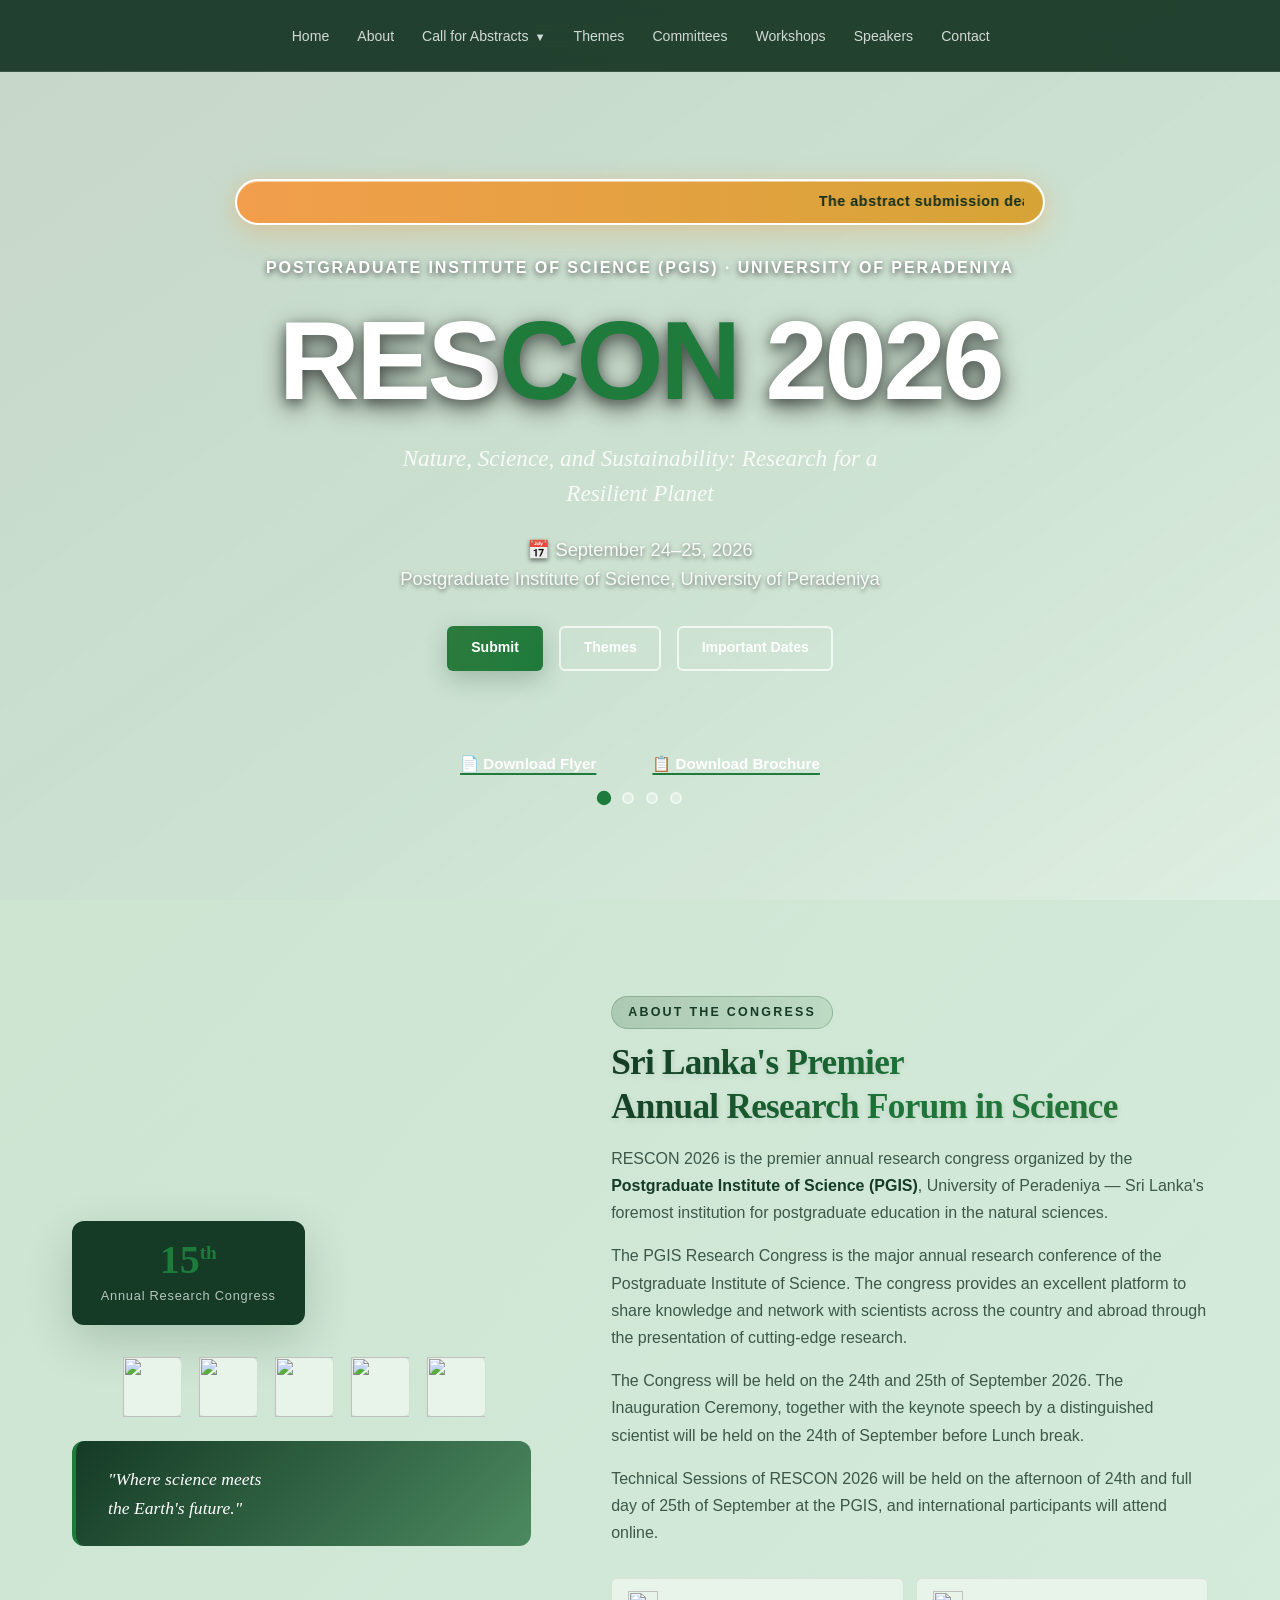
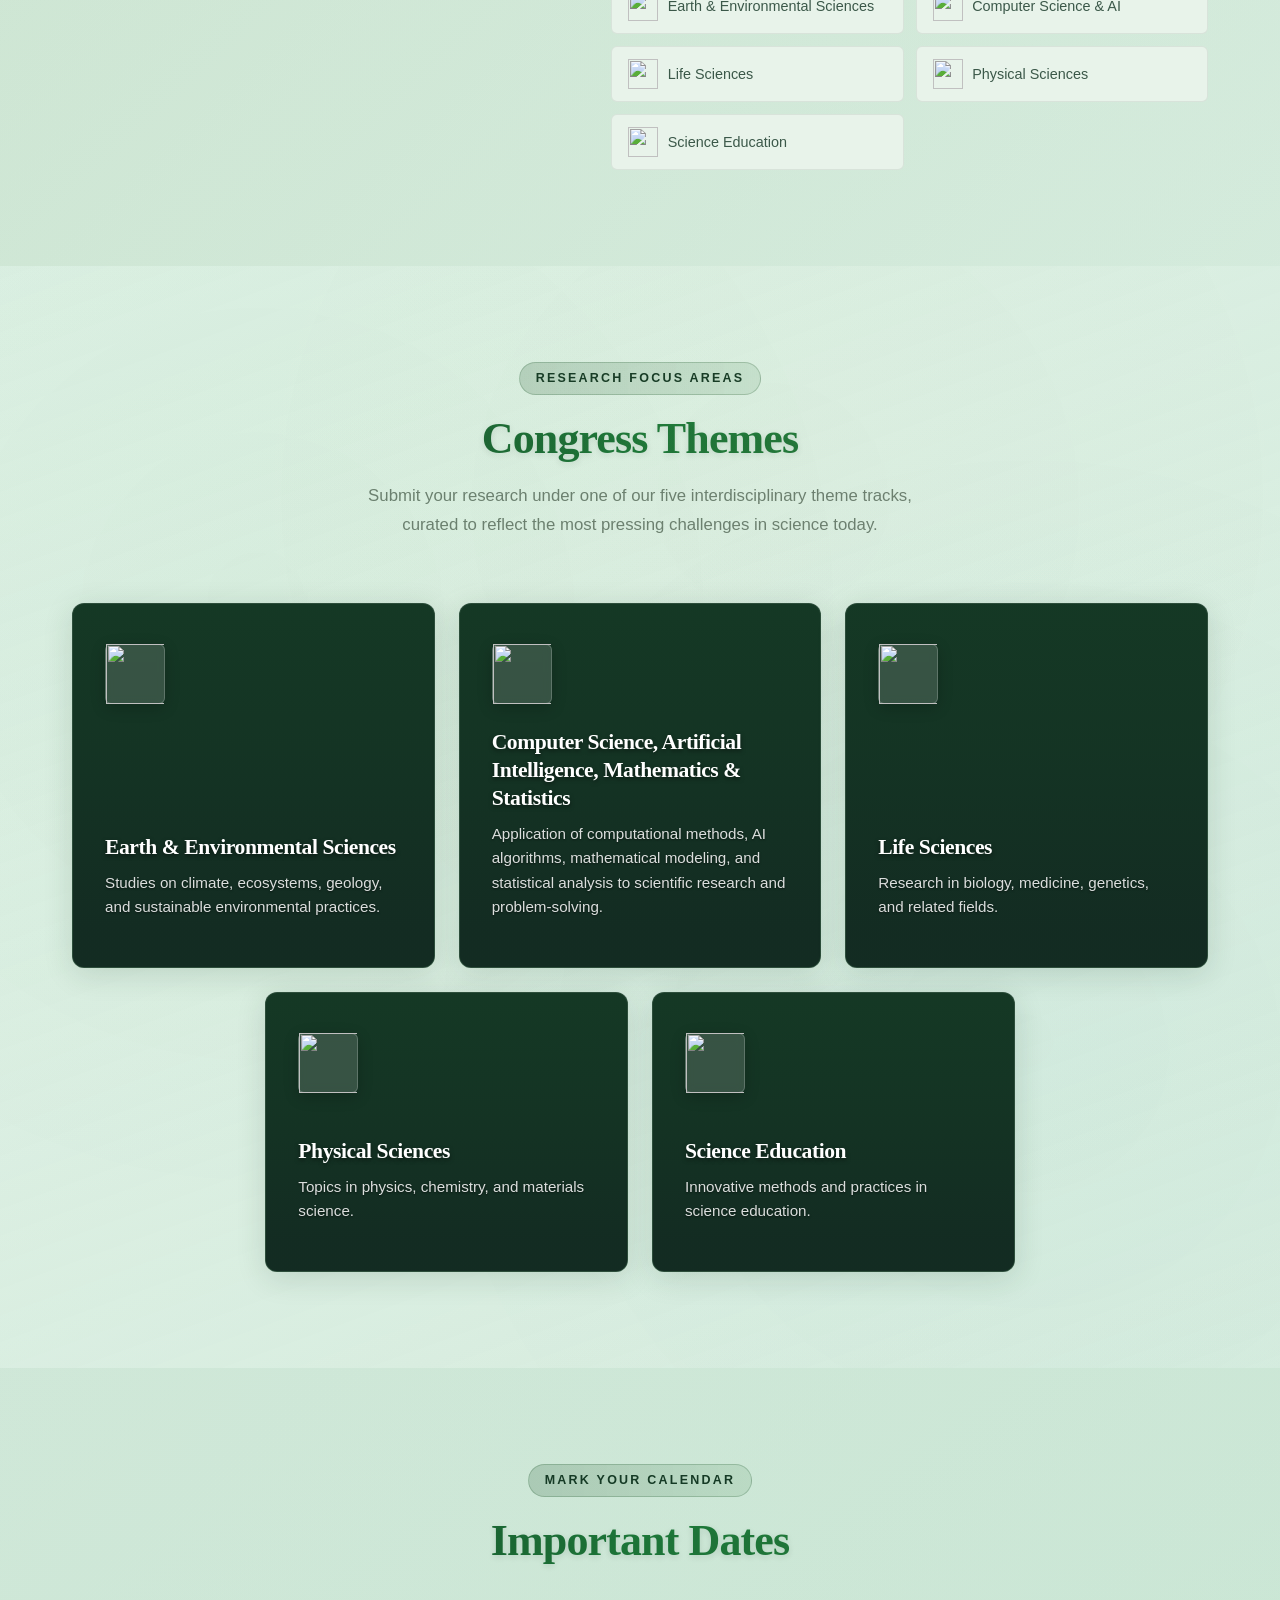
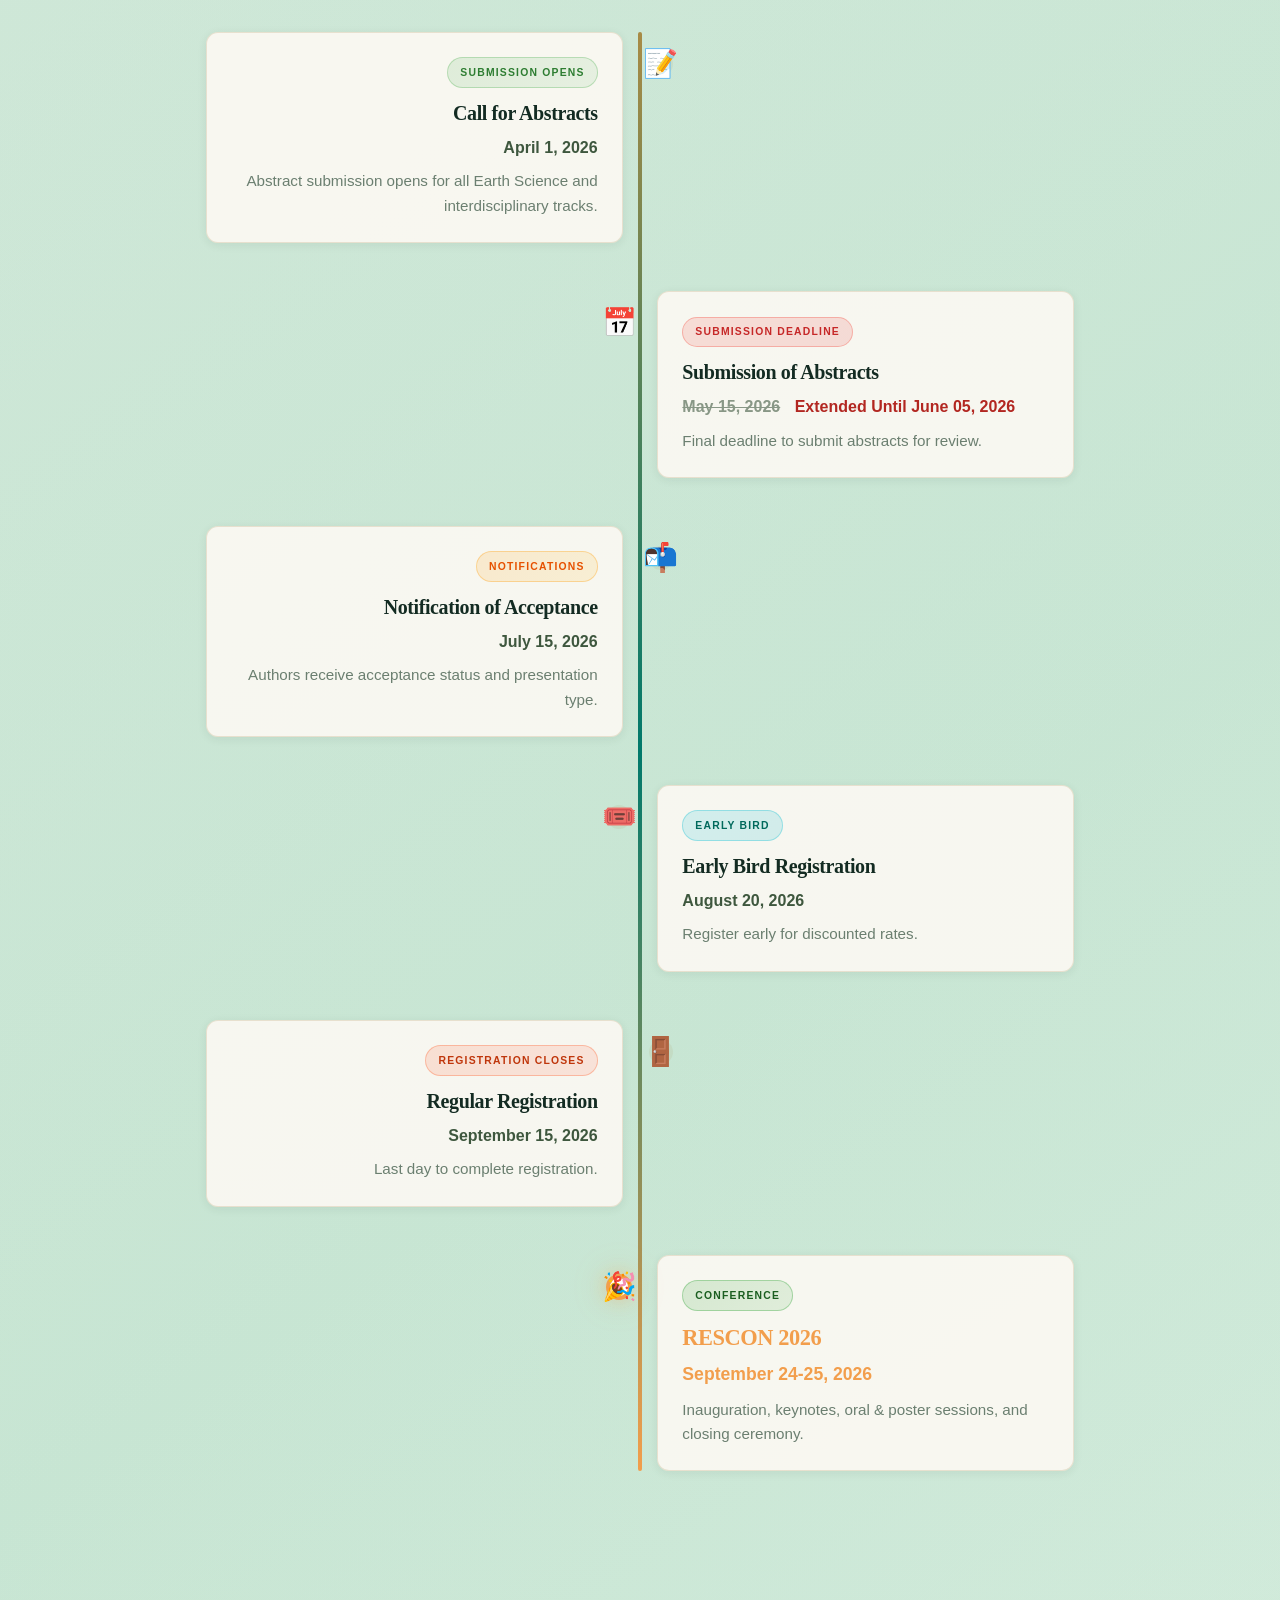
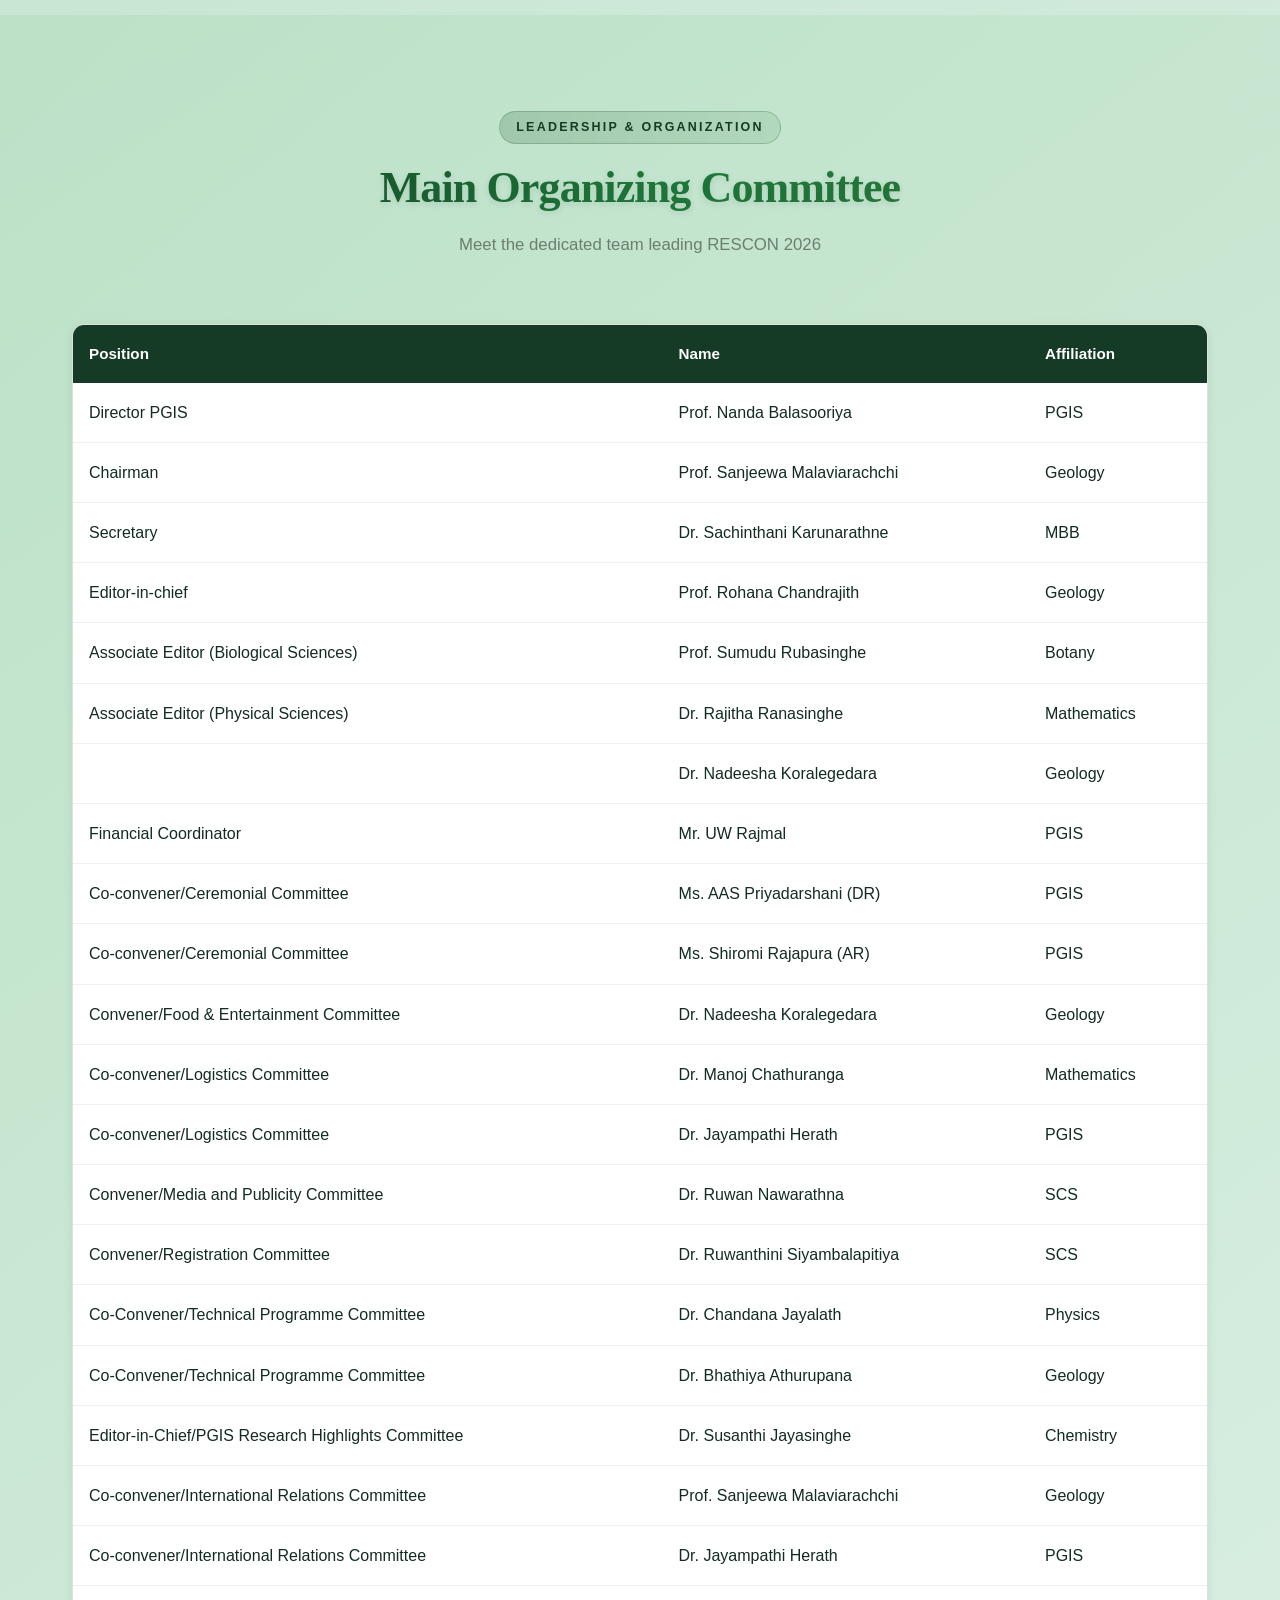
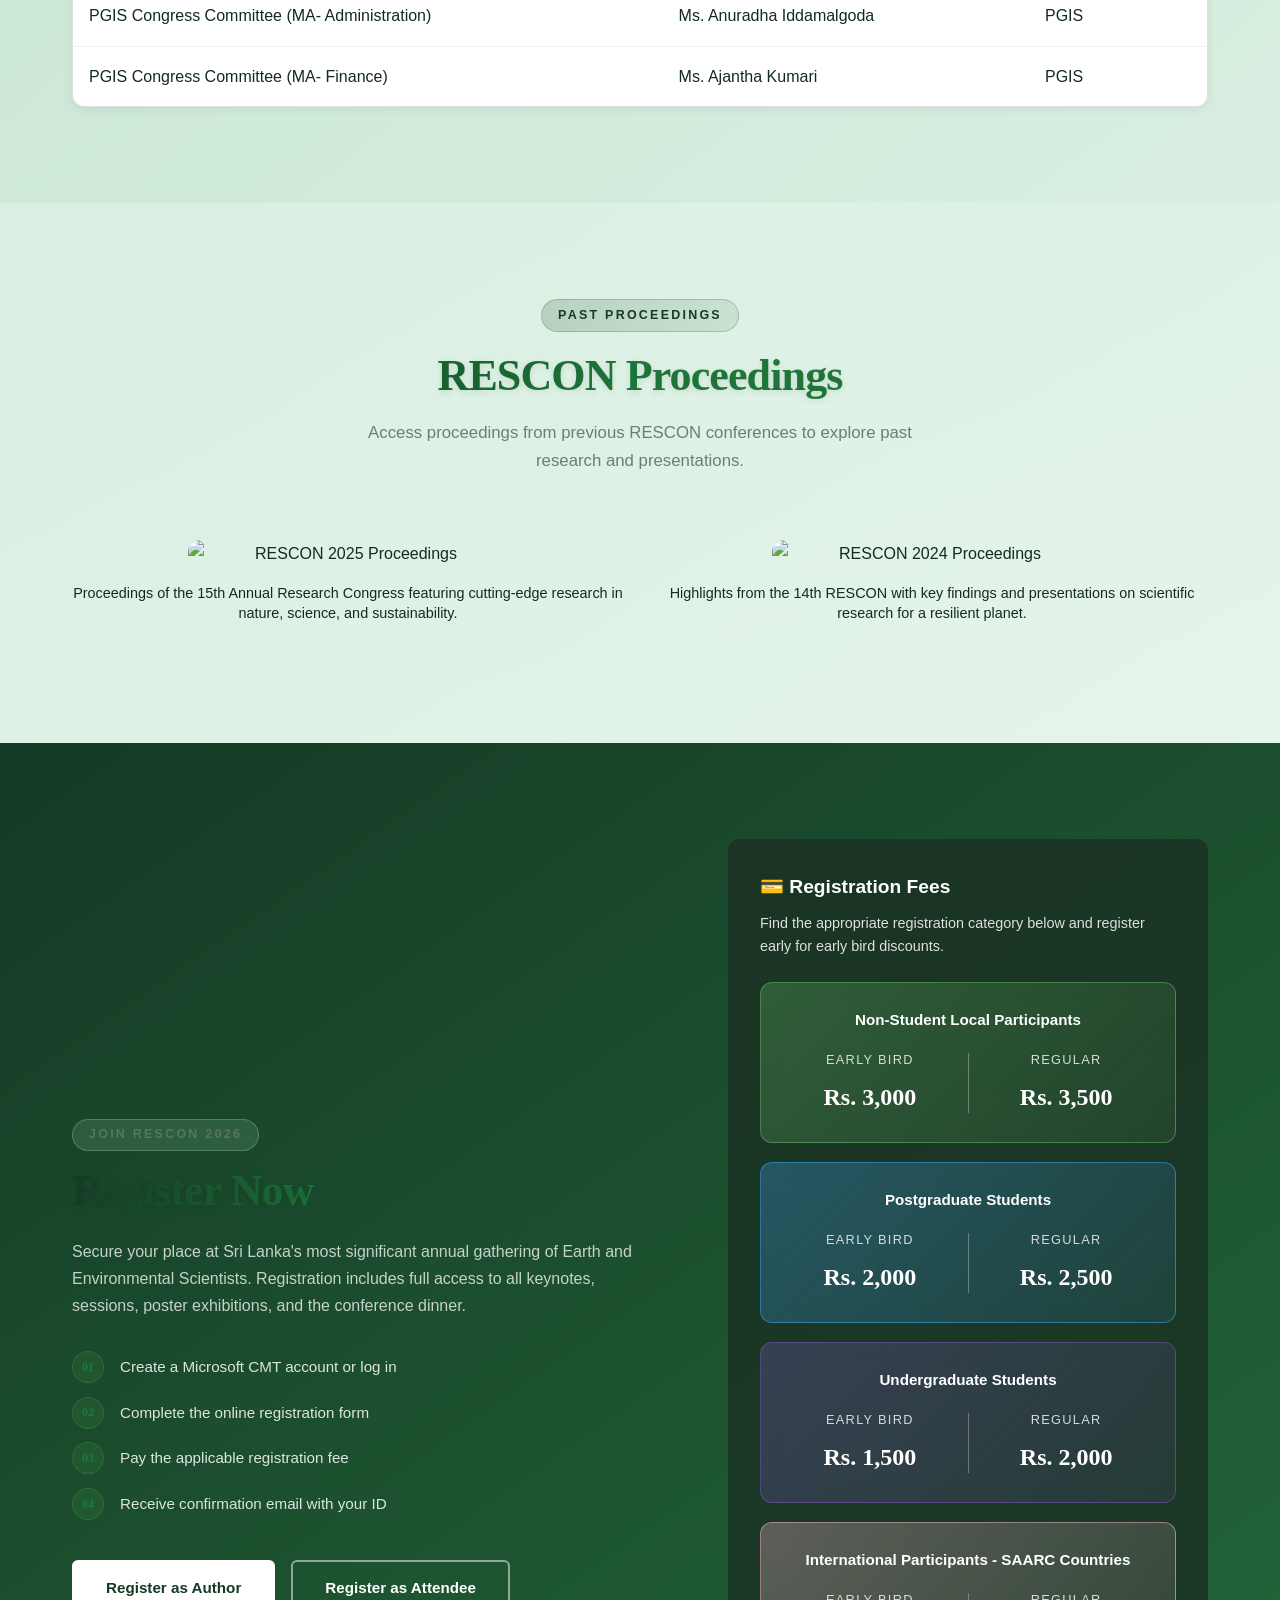
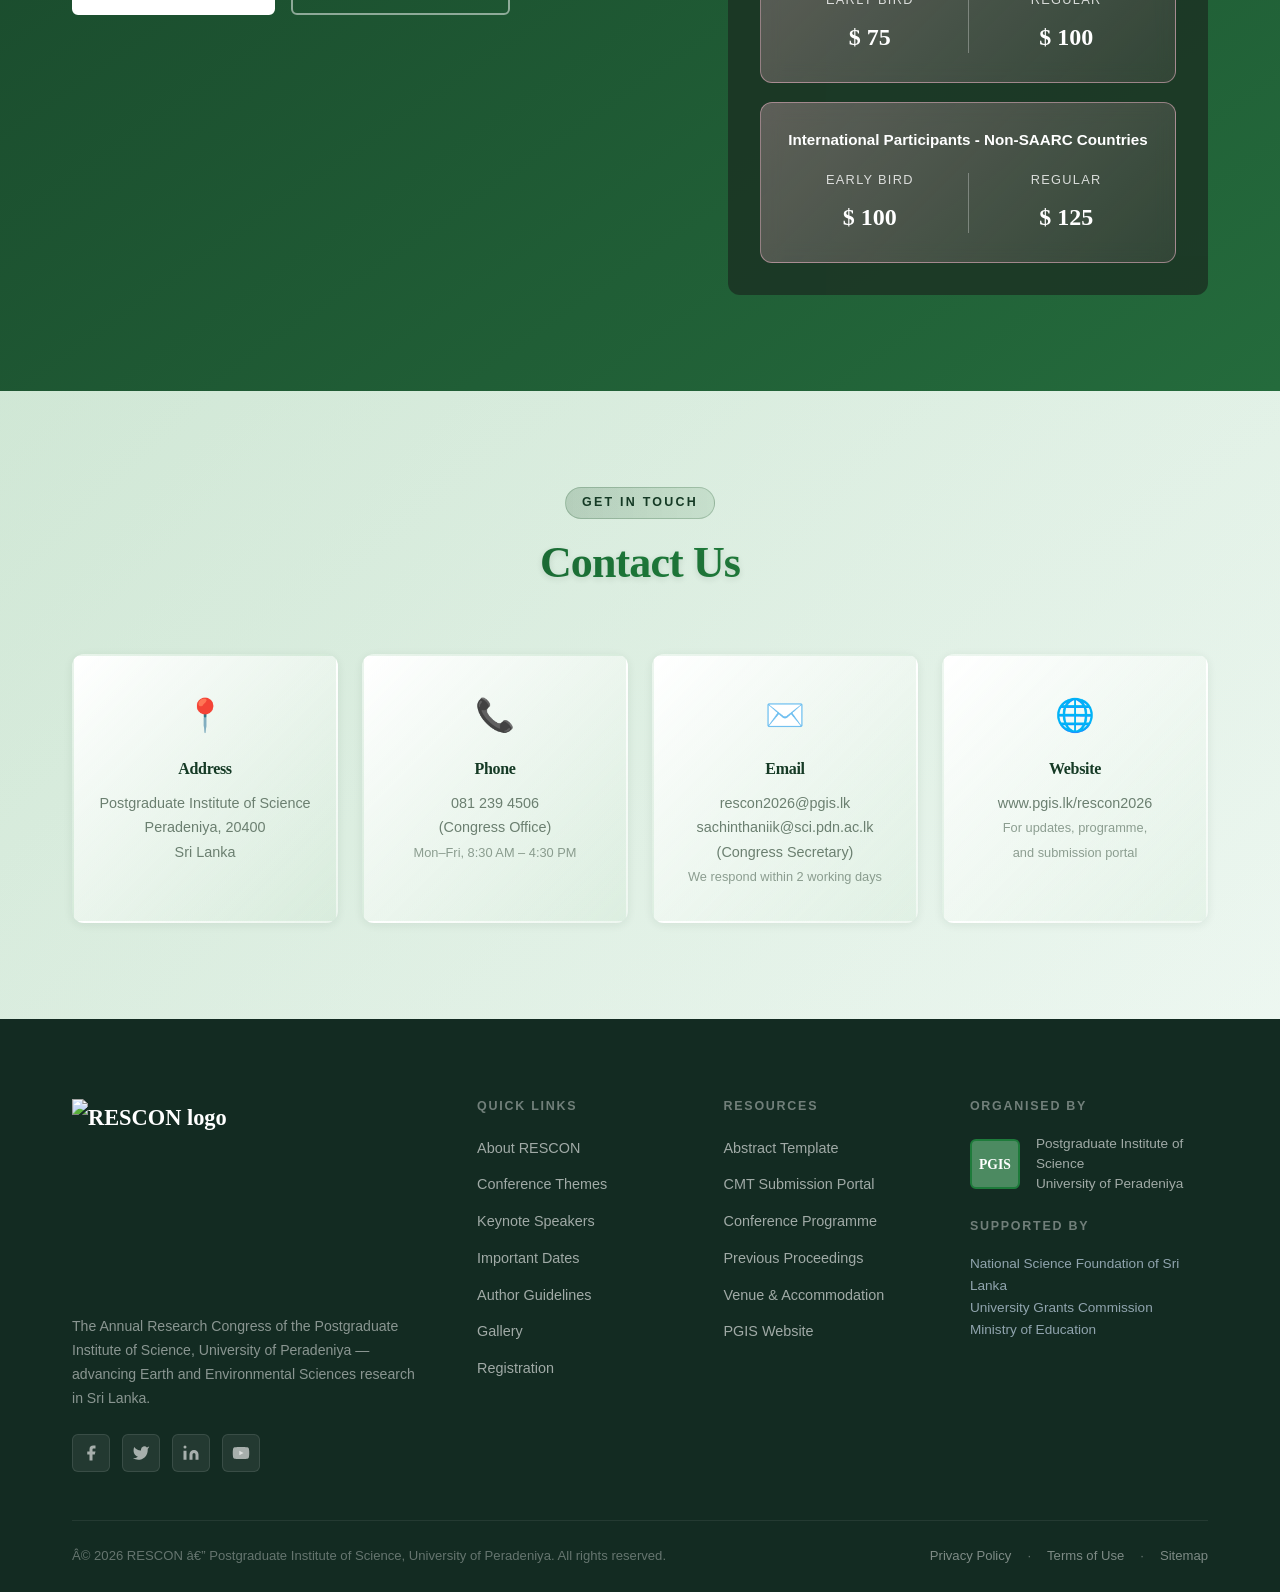
==== commit db43fbda: "updates on 05-25" ====
--- a/index.html
+++ b/index.html
@@ -79,10 +79,6 @@
     <div class="hero-content">
       <!-- Deadline Extension Announcement Marquee -->
       <div class="deadline-marquee-container">
-        <div class="marquee-label">
-          <span class="marquee-icon">📢</span>
-          <span class="marquee-badge">Notice</span>
-        </div>
         <marquee behavior="scroll" direction="left" scrollamount="5" onmouseover="this.stop();"
           onmouseout="this.start();">
           The abstract submission deadline has been extended until <strong>June 05, 2026</strong>!
--- a/style.css
+++ b/style.css
@@ -924,16 +924,16 @@
   background: linear-gradient(90deg, #F29E4C 0%, #D6A436 100%); /* Solid high-contrast gold-orange gradient background */
   border: 2px solid #FFFFFF;
   border-radius: 50px;
-  padding: 0.65rem 1.5rem;
-  margin: 0 auto 2.5rem auto;
+  padding: 0.4rem 1.2rem;
+  margin: -2rem auto 1.8rem auto;
   width: 100%;
-  max-width: 1000px; /* Expands to fill the wider hero content container */
+  max-width: 810px; /* Aligned with hero-tag text length */
   color: #0F2D1D; /* Deepest forest green for superb readability and contrast on bright yellow/orange */
   font-family: 'Inter', sans-serif;
-  font-size: 1.08rem;
+  font-size: 0.9rem; /* Reduced font size */
   font-weight: 700;
-  box-shadow: 0 15px 40px rgba(242, 158, 76, 0.4), 
-              0 0 25px rgba(242, 158, 76, 0.25),
+  box-shadow: 0 10px 30px rgba(242, 158, 76, 0.3), 
+              0 0 15px rgba(242, 158, 76, 0.15),
               inset 0 1px 0 rgba(255, 255, 255, 0.5);
   overflow: hidden;
   transition: all 0.3s cubic-bezier(0.4, 0, 0.2, 1);
@@ -942,38 +942,9 @@
 
 .deadline-marquee-container:hover {
   transform: scale(1.02);
-  box-shadow: 0 18px 50px rgba(242, 158, 76, 0.6), 
-              0 0 35px rgba(242, 158, 76, 0.45),
+  box-shadow: 0 12px 35px rgba(242, 158, 76, 0.4), 
+              0 0 25px rgba(242, 158, 76, 0.25),
               inset 0 1px 0 rgba(255, 255, 255, 0.7);
-}
-
-.deadline-marquee-container .marquee-label {
-  display: flex;
-  align-items: center;
-  gap: 0.5rem;
-  background: #153A25; /* Solid deep forest-green badge */
-  color: #FFFFFF;
-  font-weight: 800;
-  text-transform: uppercase;
-  font-size: 0.8rem;
-  letter-spacing: 1px;
-  padding: 0.35rem 1rem;
-  border-radius: 30px;
-  flex-shrink: 0;
-  box-shadow: 0 4px 10px rgba(21, 58, 37, 0.3);
-  margin-right: 1.5rem;
-  position: relative;
-  z-index: 2;
-  animation: badgePulse 1.8s infinite ease-in-out;
-}
-
-@keyframes badgePulse {
-  0%, 100% {
-    transform: scale(1);
-  }
-  50% {
-    transform: scale(1.06);
-  }
 }
 
 .deadline-marquee-container marquee {
@@ -1002,25 +973,15 @@
 
 @media (max-width: 768px) {
   .deadline-marquee-container {
-    font-size: 0.95rem;
-    padding: 0.5rem 1.2rem;
-  }
-  .deadline-marquee-container .marquee-label {
-    font-size: 0.75rem;
-    padding: 0.3rem 0.8rem;
-    margin-right: 1rem;
+    font-size: 0.85rem;
+    padding: 0.35rem 1rem;
   }
 }
 
 @media (max-width: 576px) {
   .deadline-marquee-container {
-    font-size: 0.85rem;
-    padding: 0.4rem 0.8rem;
-  }
-  .deadline-marquee-container .marquee-label {
-    font-size: 0.68rem;
-    padding: 0.25rem 0.6rem;
-    margin-right: 0.6rem;
+    font-size: 0.8rem;
+    padding: 0.3rem 0.8rem;
   }
 }
 
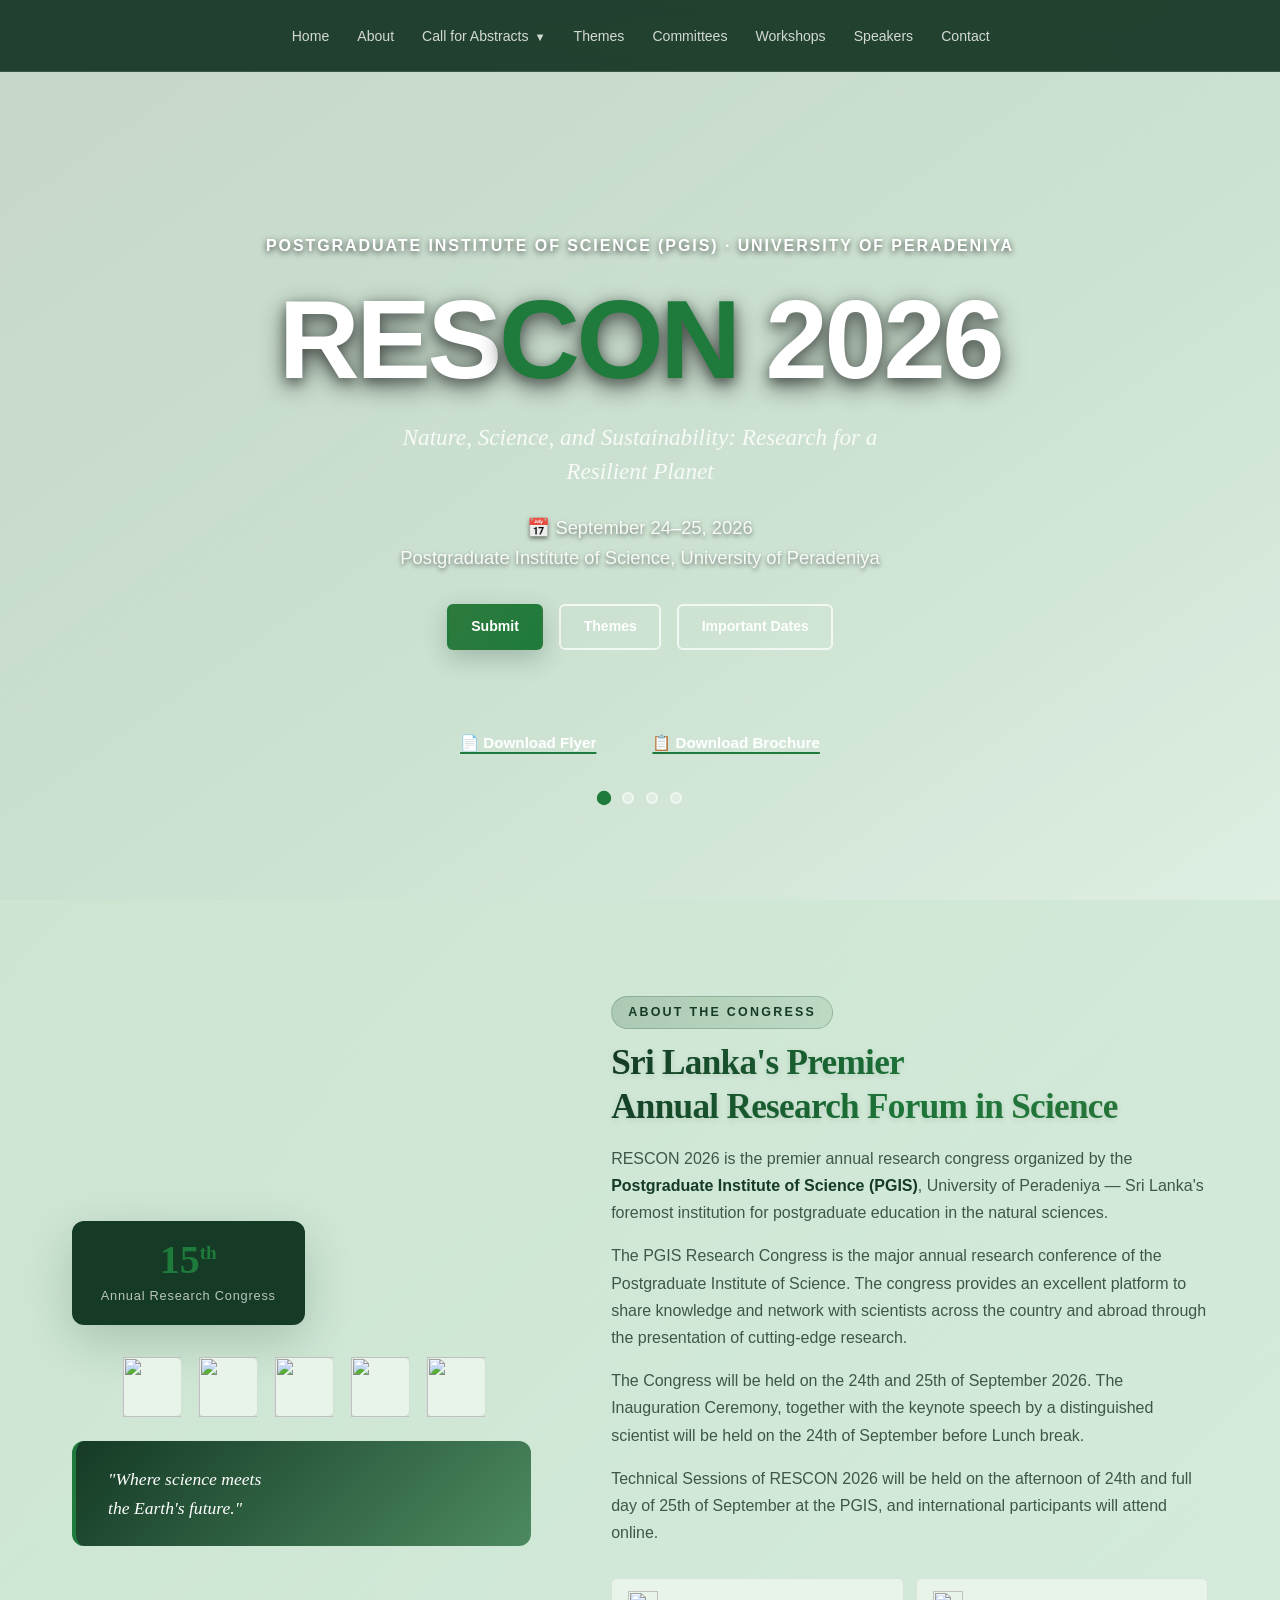
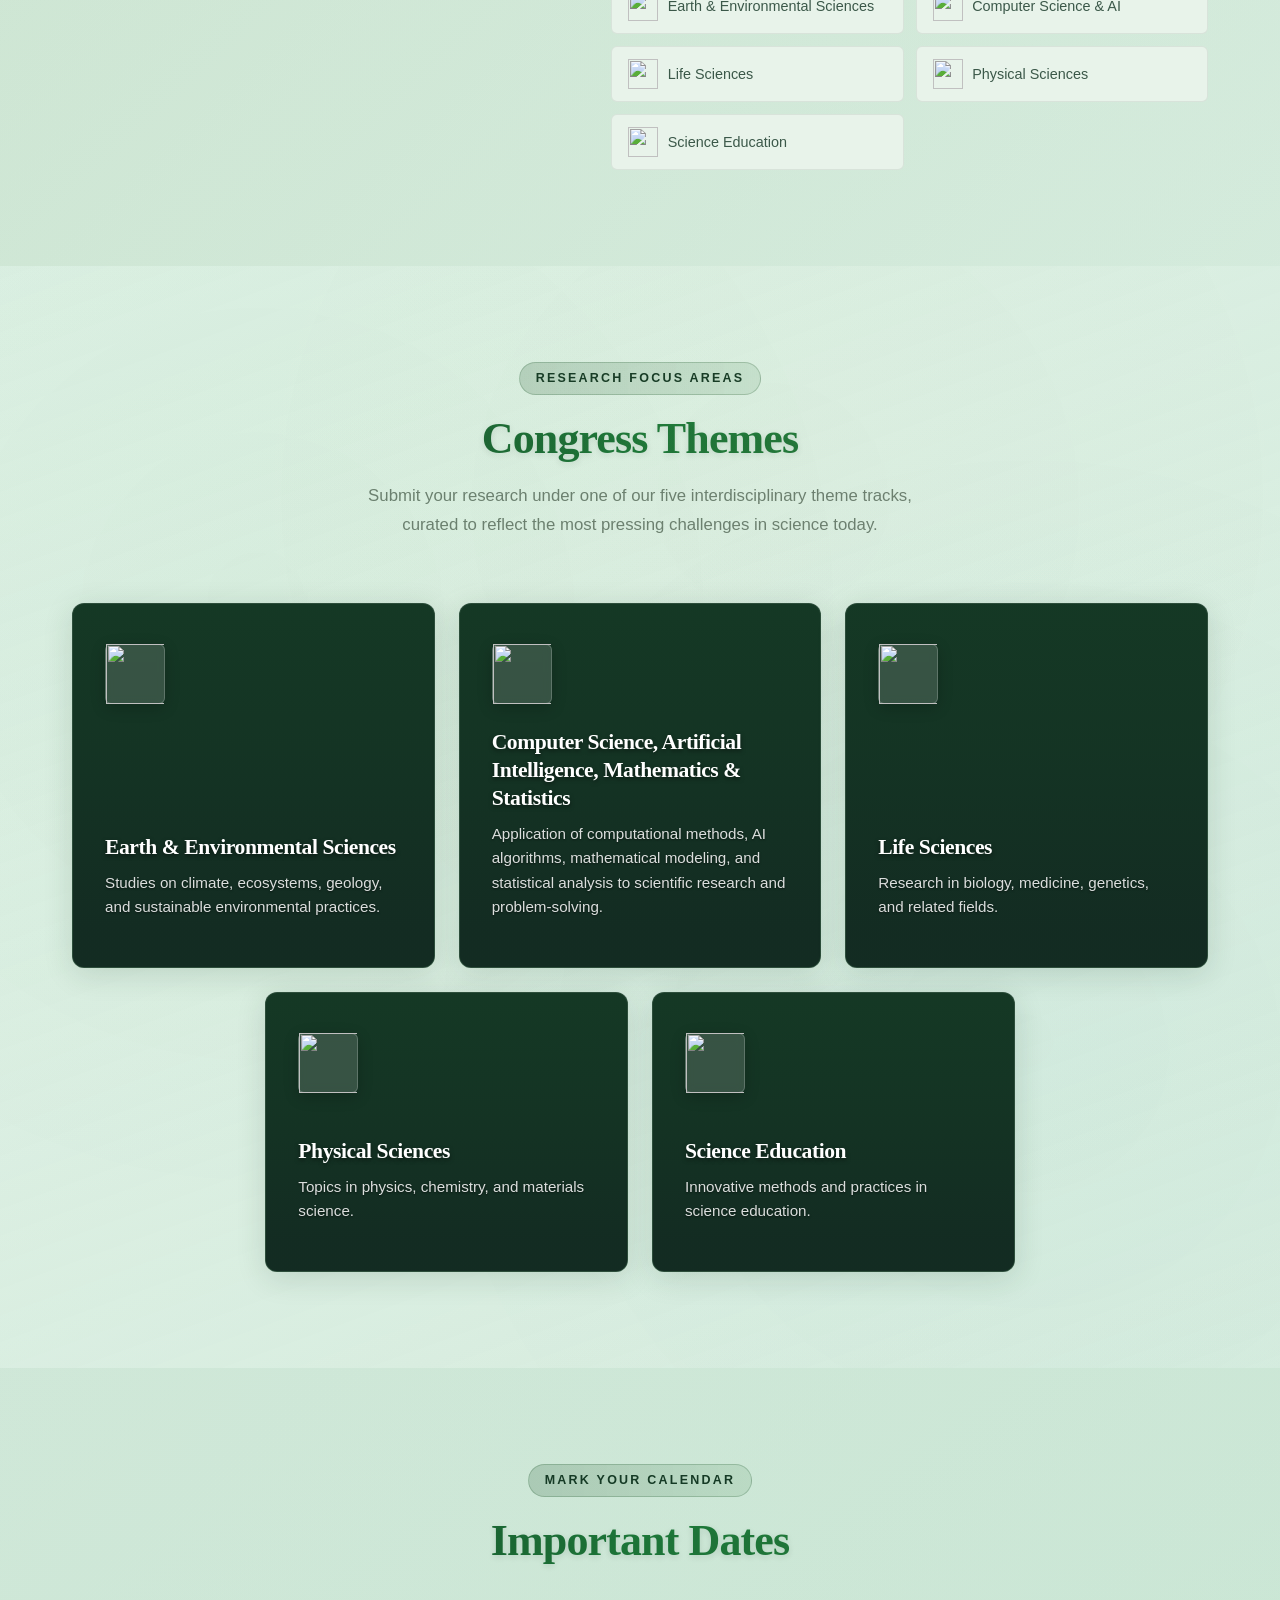
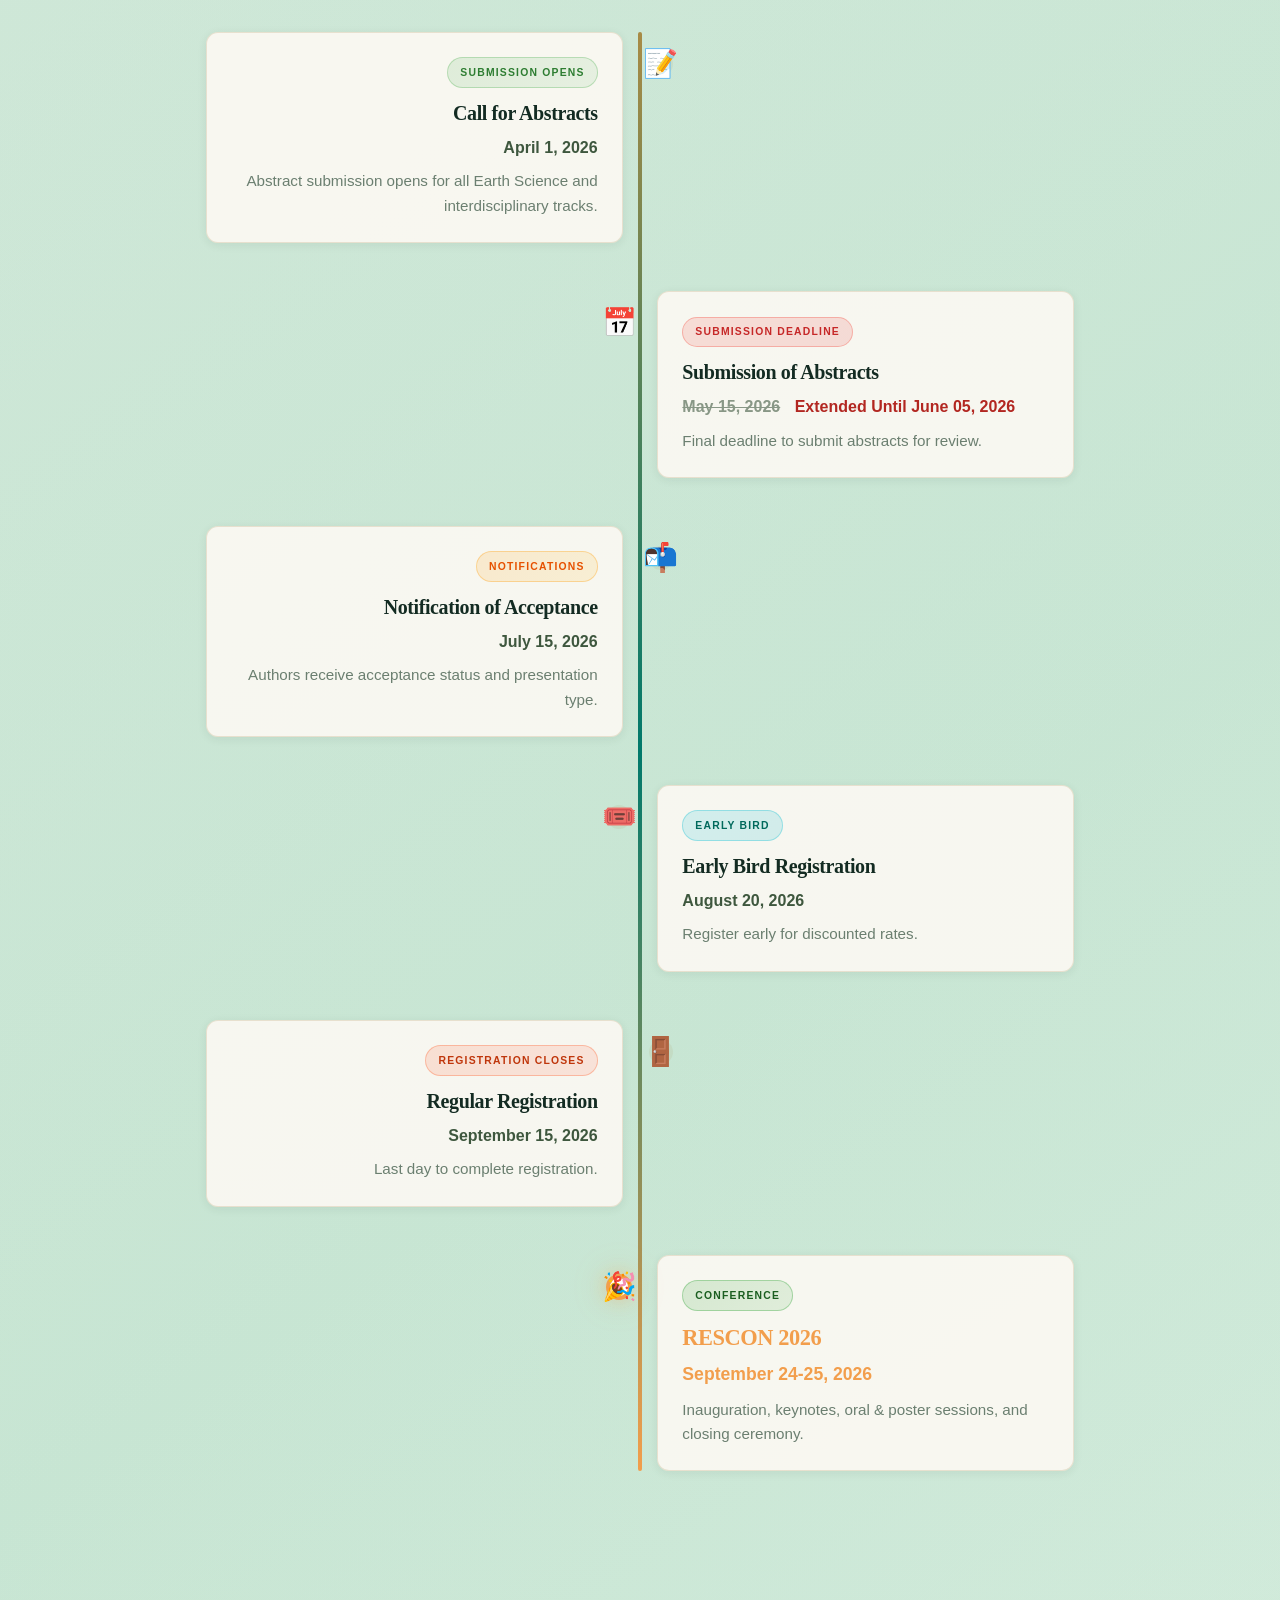
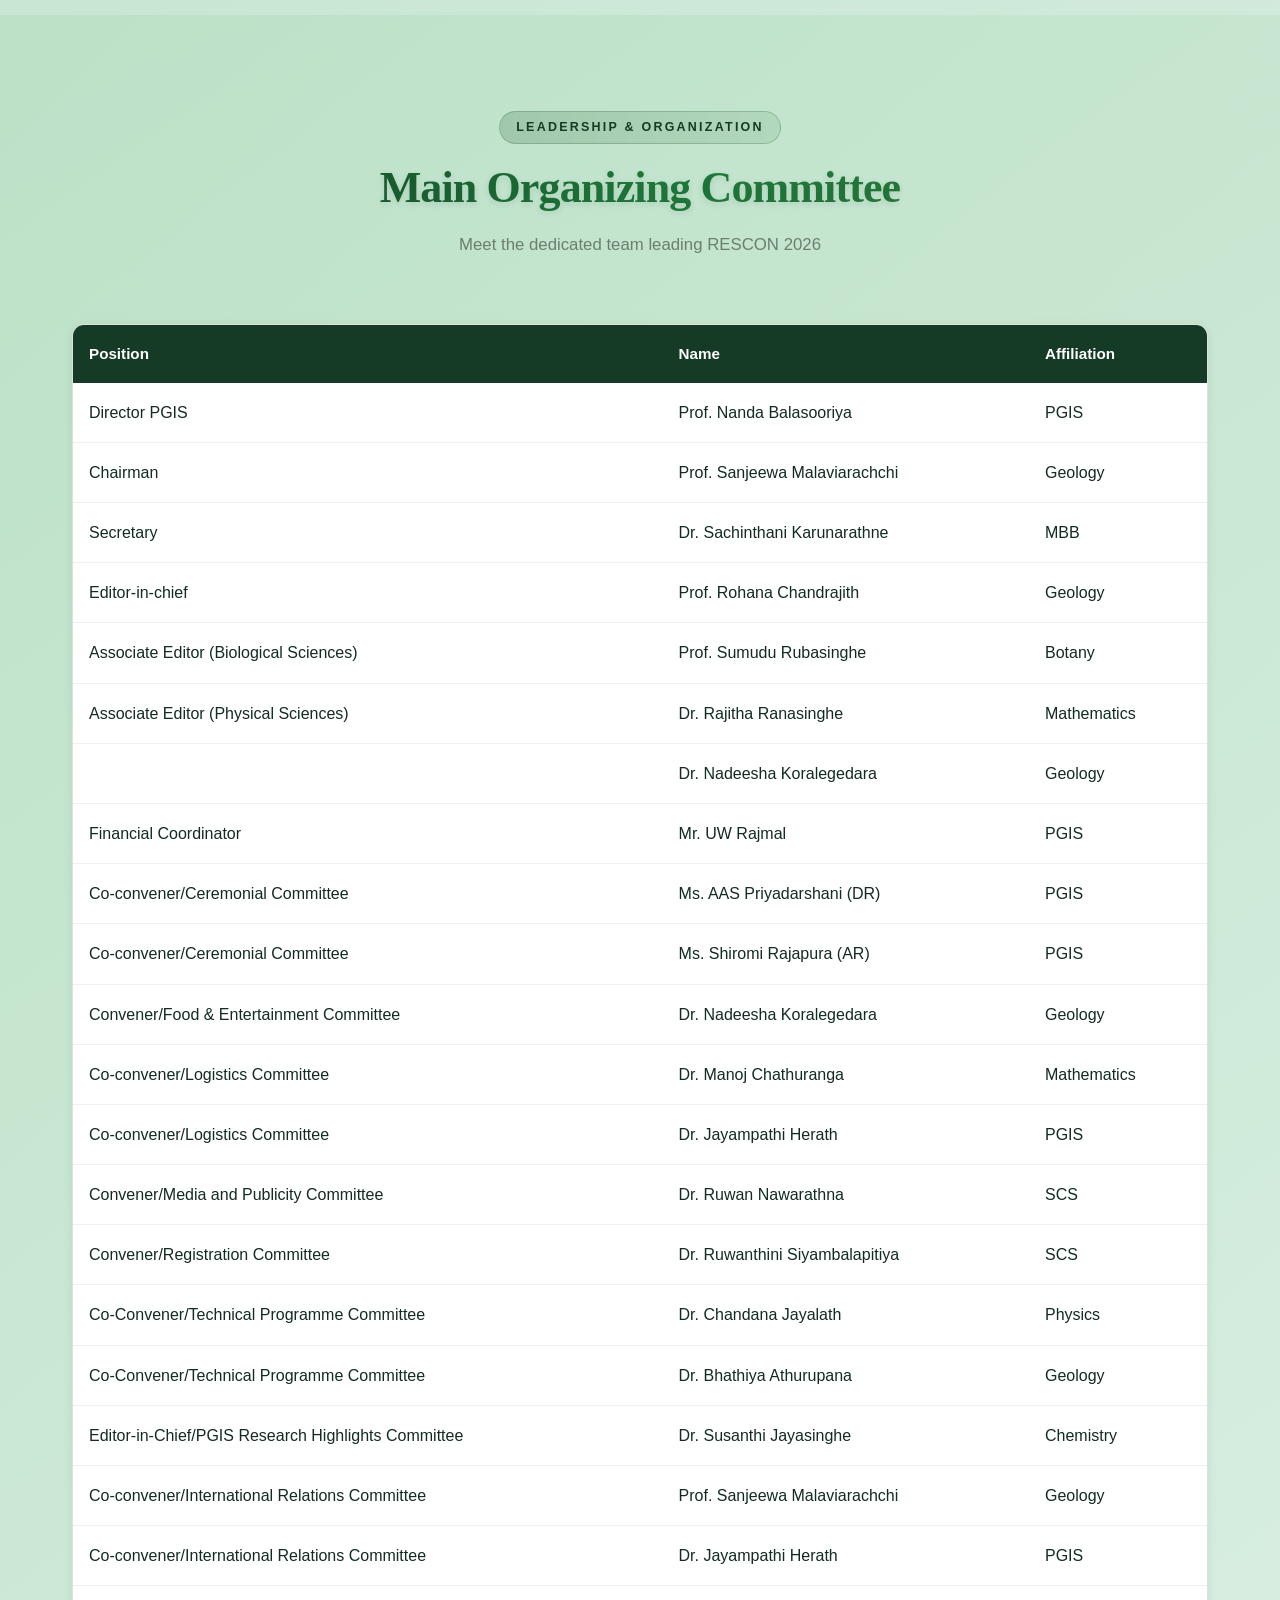
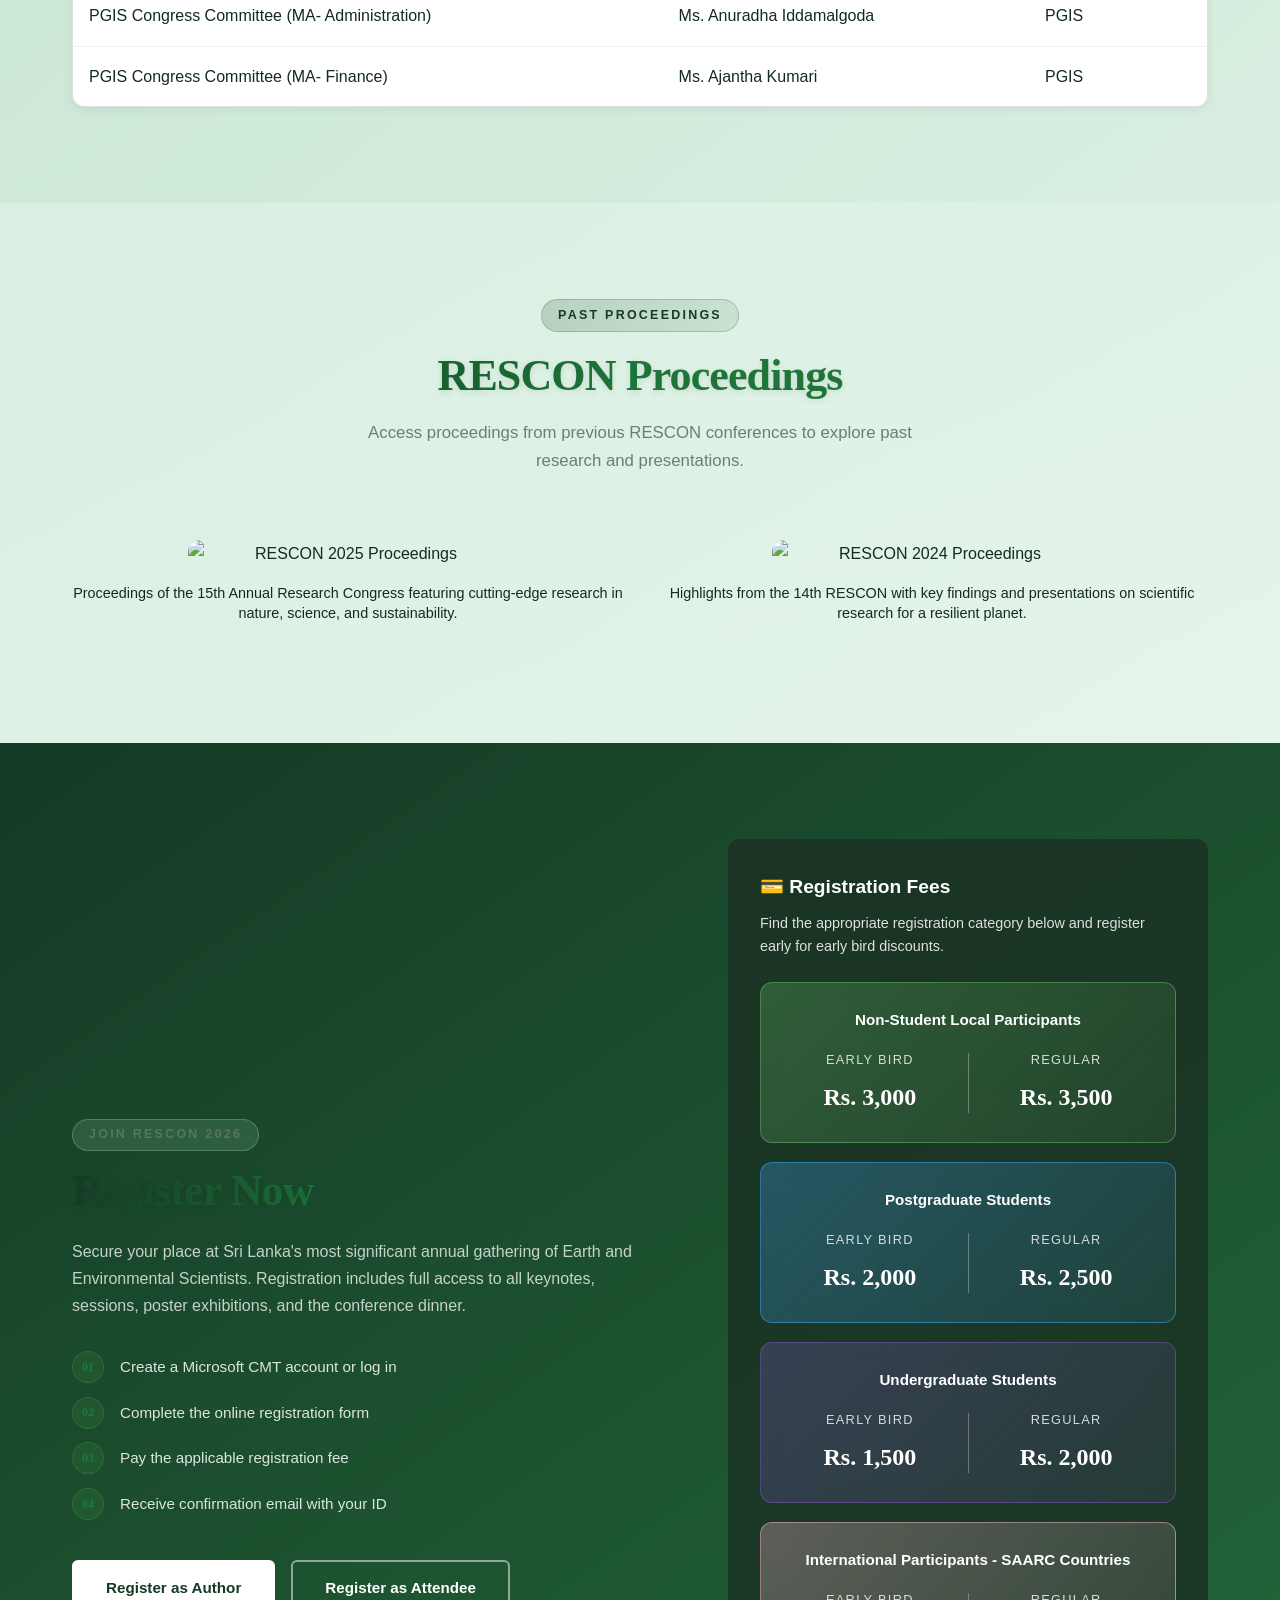
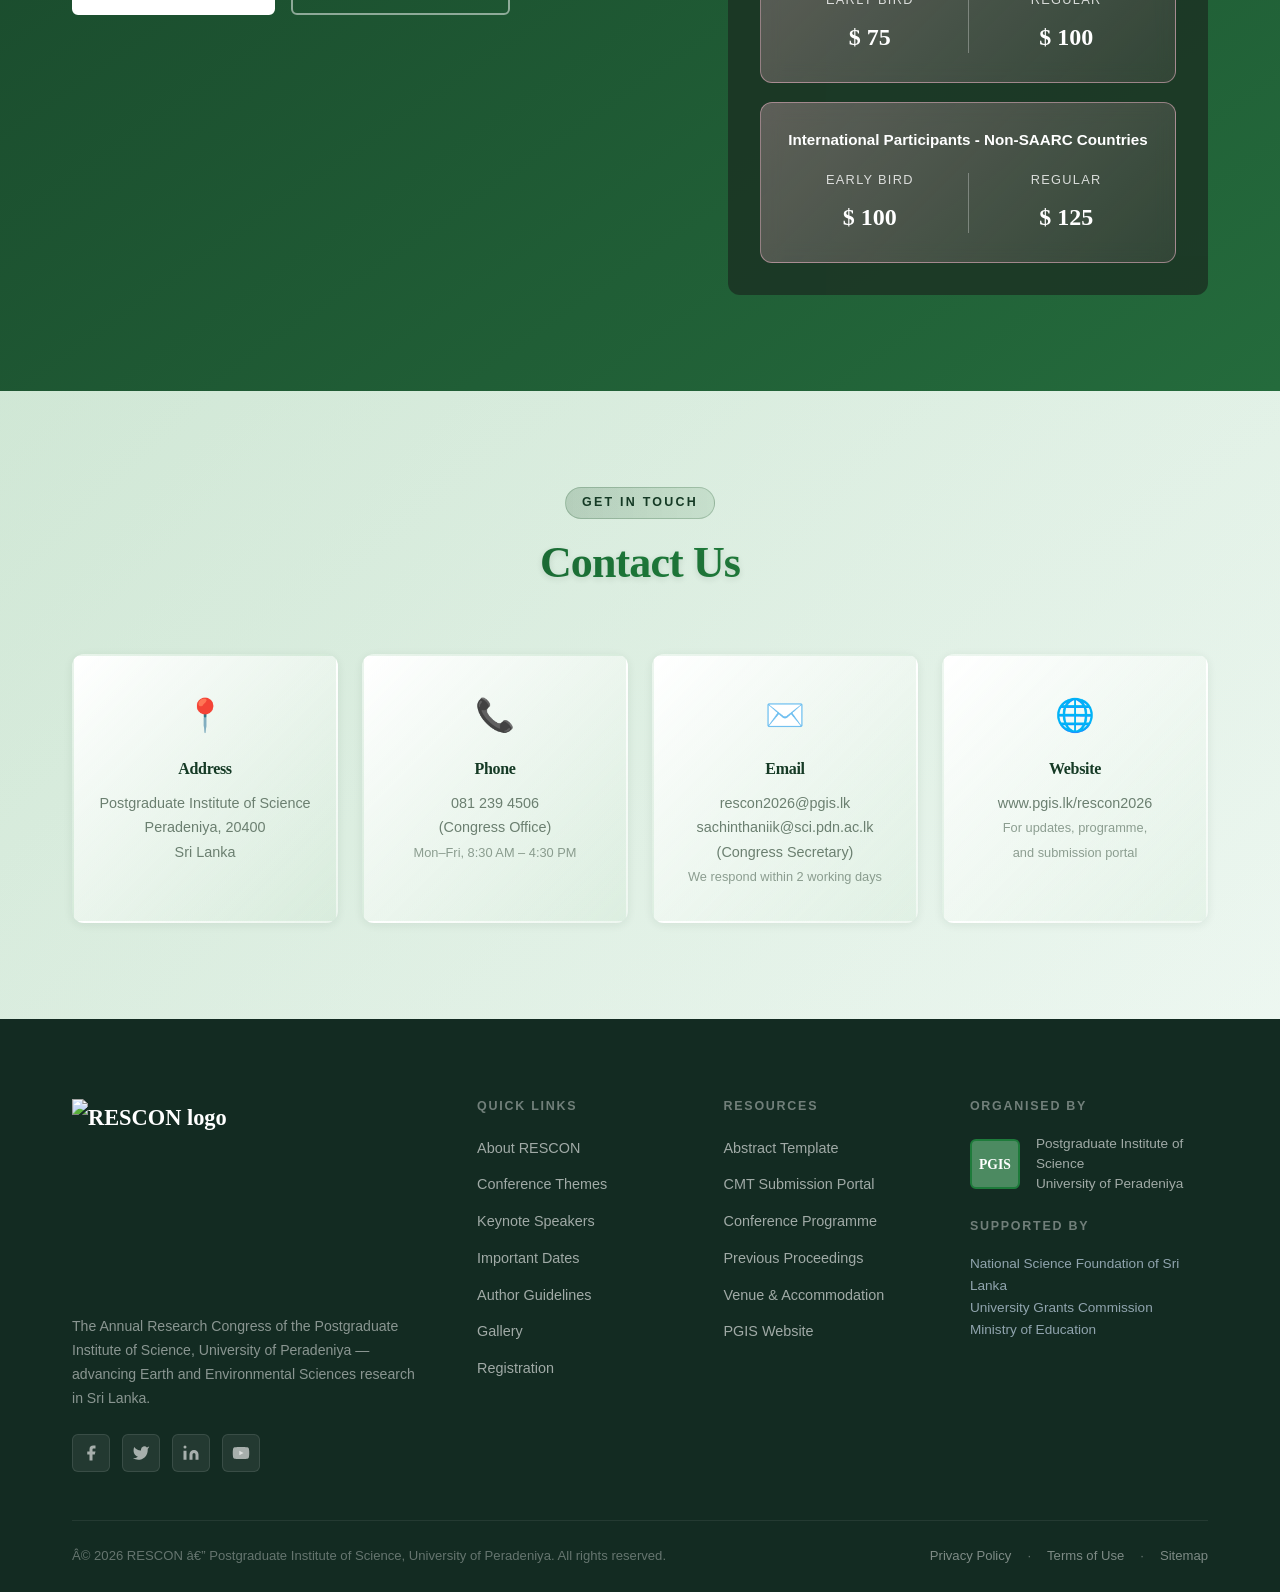
==== commit 46a2e582: "fix guidline path issue" ====
--- a/index.html
+++ b/index.html
@@ -78,14 +78,14 @@
     </div>
     <div class="hero-content">
       <!-- Deadline Extension Announcement Marquee -->
-      <div class="deadline-marquee-container">
+      <!-- <div class="deadline-marquee-container">
         <marquee behavior="scroll" direction="left" scrollamount="5" onmouseover="this.stop();"
           onmouseout="this.start();">
           The abstract submission deadline has been extended until <strong>June 05, 2026</strong>!
           &nbsp;&nbsp;&nbsp;&nbsp;&nbsp;&nbsp;The abstract submission deadline has been extended until <strong>June 05,
             2026</strong>!
         </marquee>
-      </div>
+      </div> -->
       <p class="hero-tag">
         Postgraduate Institute of Science (PGIS) · University of Peradeniya
       </p>
--- a/style.css
+++ b/style.css
@@ -921,20 +921,20 @@
 .deadline-marquee-container {
   display: flex;
   align-items: center;
-  background: linear-gradient(90deg, #F29E4C 0%, #D6A436 100%); /* Solid high-contrast gold-orange gradient background */
-  border: 2px solid #FFFFFF;
+  background: transparent;
+  border: 2px solid transparent;
   border-radius: 50px;
   padding: 0.4rem 1.2rem;
   margin: -2rem auto 1.8rem auto;
   width: 100%;
-  max-width: 810px; /* Aligned with hero-tag text length */
-  color: #0F2D1D; /* Deepest forest green for superb readability and contrast on bright yellow/orange */
+  max-width: 810px;
+  /* Aligned with hero-tag text length */
+  color: #F29E4C;
   font-family: 'Inter', sans-serif;
-  font-size: 0.9rem; /* Reduced font size */
+  font-size: 1.5rem;
+  /* Reduced font size */
   font-weight: 700;
-  box-shadow: 0 10px 30px rgba(242, 158, 76, 0.3), 
-              0 0 15px rgba(242, 158, 76, 0.15),
-              inset 0 1px 0 rgba(255, 255, 255, 0.5);
+  box-shadow: none;
   overflow: hidden;
   transition: all 0.3s cubic-bezier(0.4, 0, 0.2, 1);
   z-index: 10;
@@ -942,27 +942,32 @@
 
 .deadline-marquee-container:hover {
   transform: scale(1.02);
-  box-shadow: 0 12px 35px rgba(242, 158, 76, 0.4), 
-              0 0 25px rgba(242, 158, 76, 0.25),
-              inset 0 1px 0 rgba(255, 255, 255, 0.7);
+  border-color: transparent;
+  color: #D6A436;
+  box-shadow: none;
 }
 
 .deadline-marquee-container marquee {
-  flex-grow: 1;
+  flex-grow: 4;
   margin: 0;
   vertical-align: middle;
   letter-spacing: 0.5px;
+  -webkit-text-stroke: 1px #000;
+  text-stroke: 1px #000;
 }
 
 .deadline-marquee-container marquee strong {
   color: #FFFFFF;
-  background: #B22721; /* High-visibility warning-red pill for the date */
+  background: #B22721;
+  /* High-visibility warning-red pill for the date */
   padding: 0.15rem 0.6rem;
   border-radius: 6px;
   font-weight: 800;
   box-shadow: 0 2px 6px rgba(0, 0, 0, 0.2);
   margin: 0 3px;
   display: inline-block;
+  -webkit-text-stroke: none;
+  text-stroke: none;
 }
 
 .deadline-marquee-container .marquee-sep {
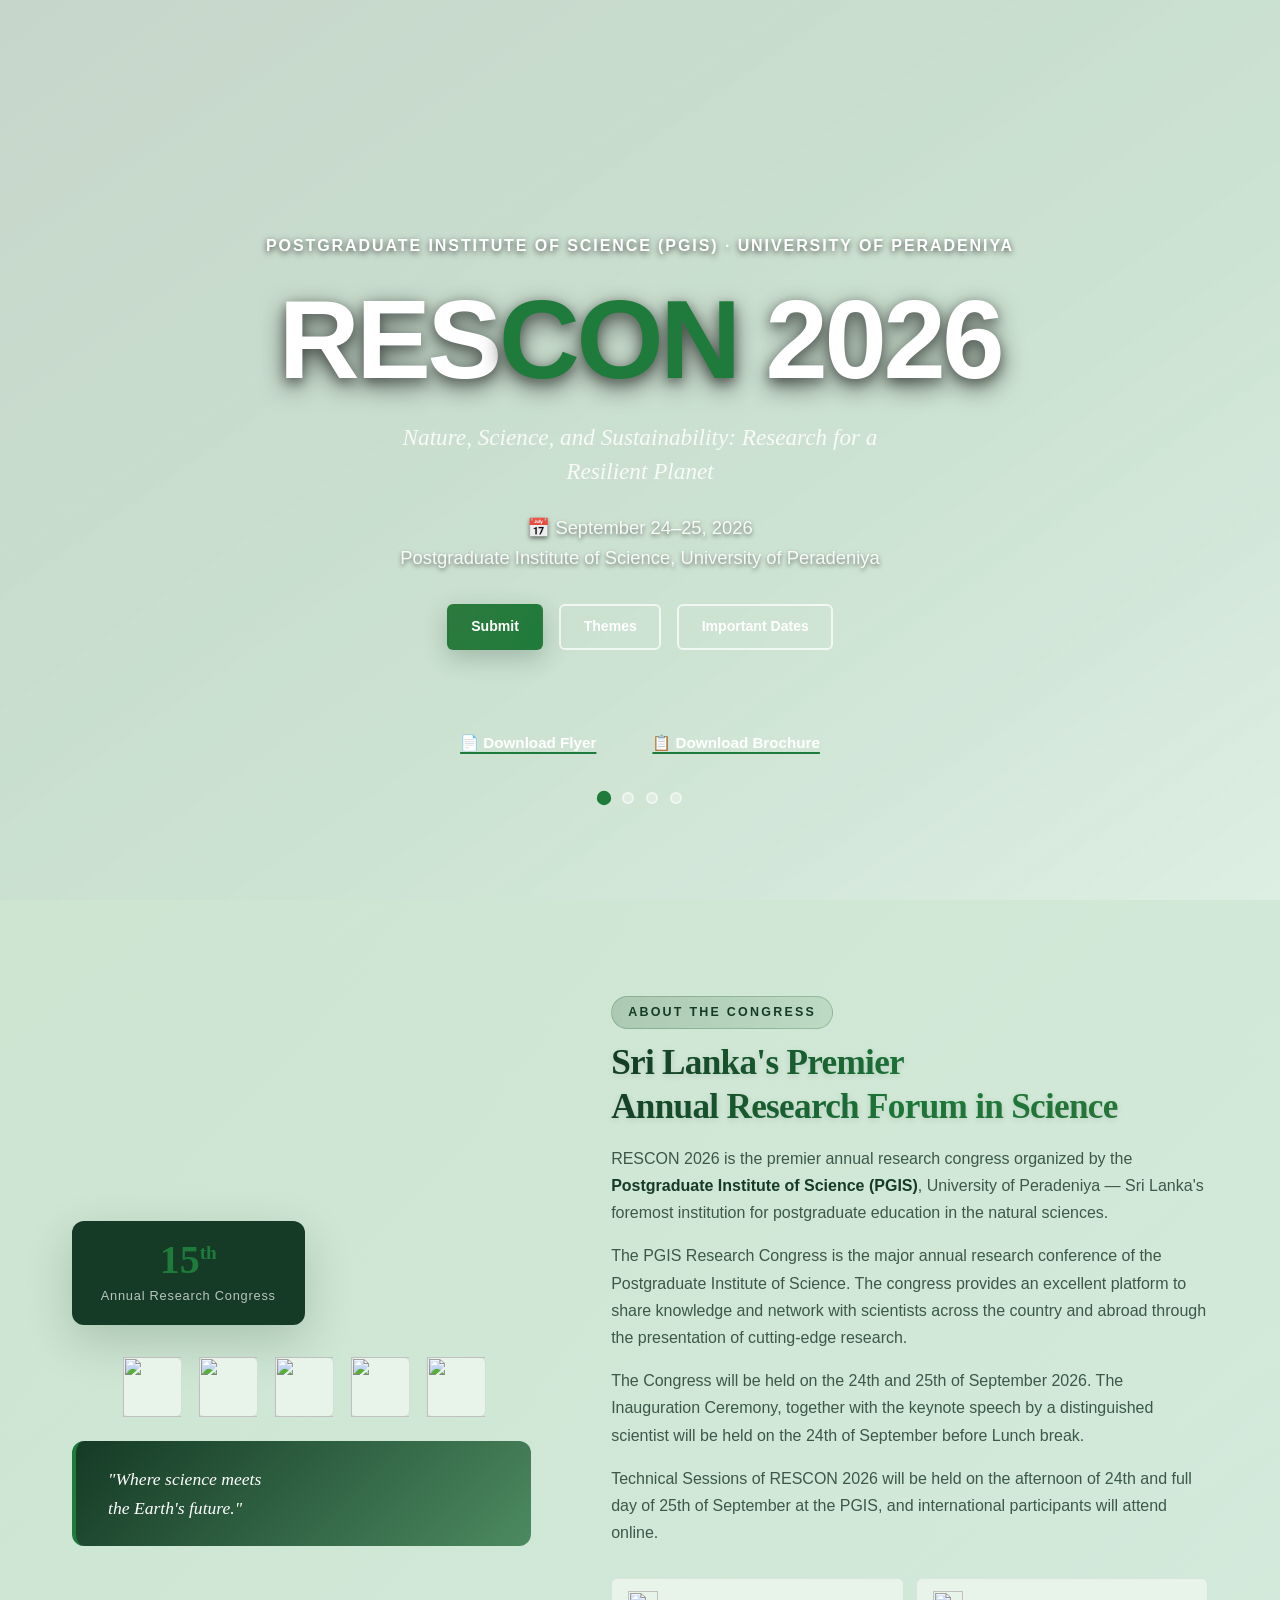
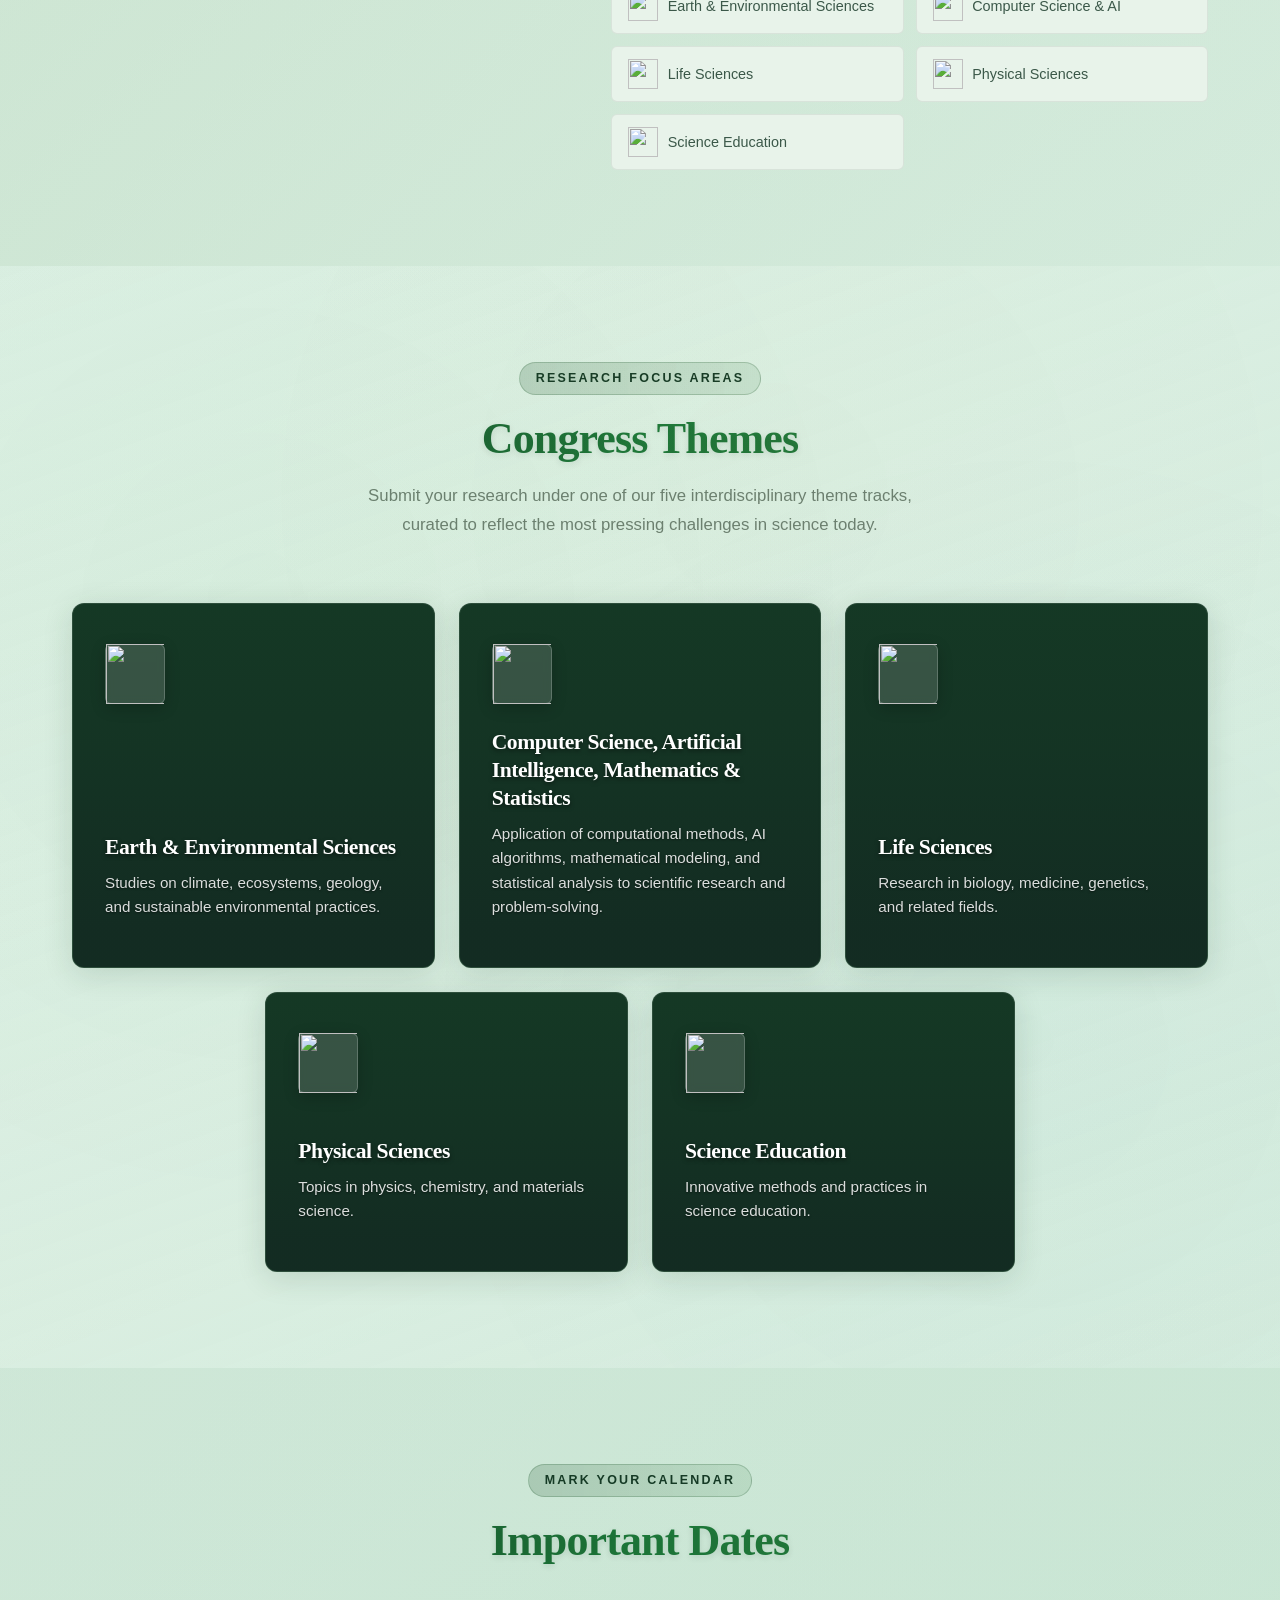
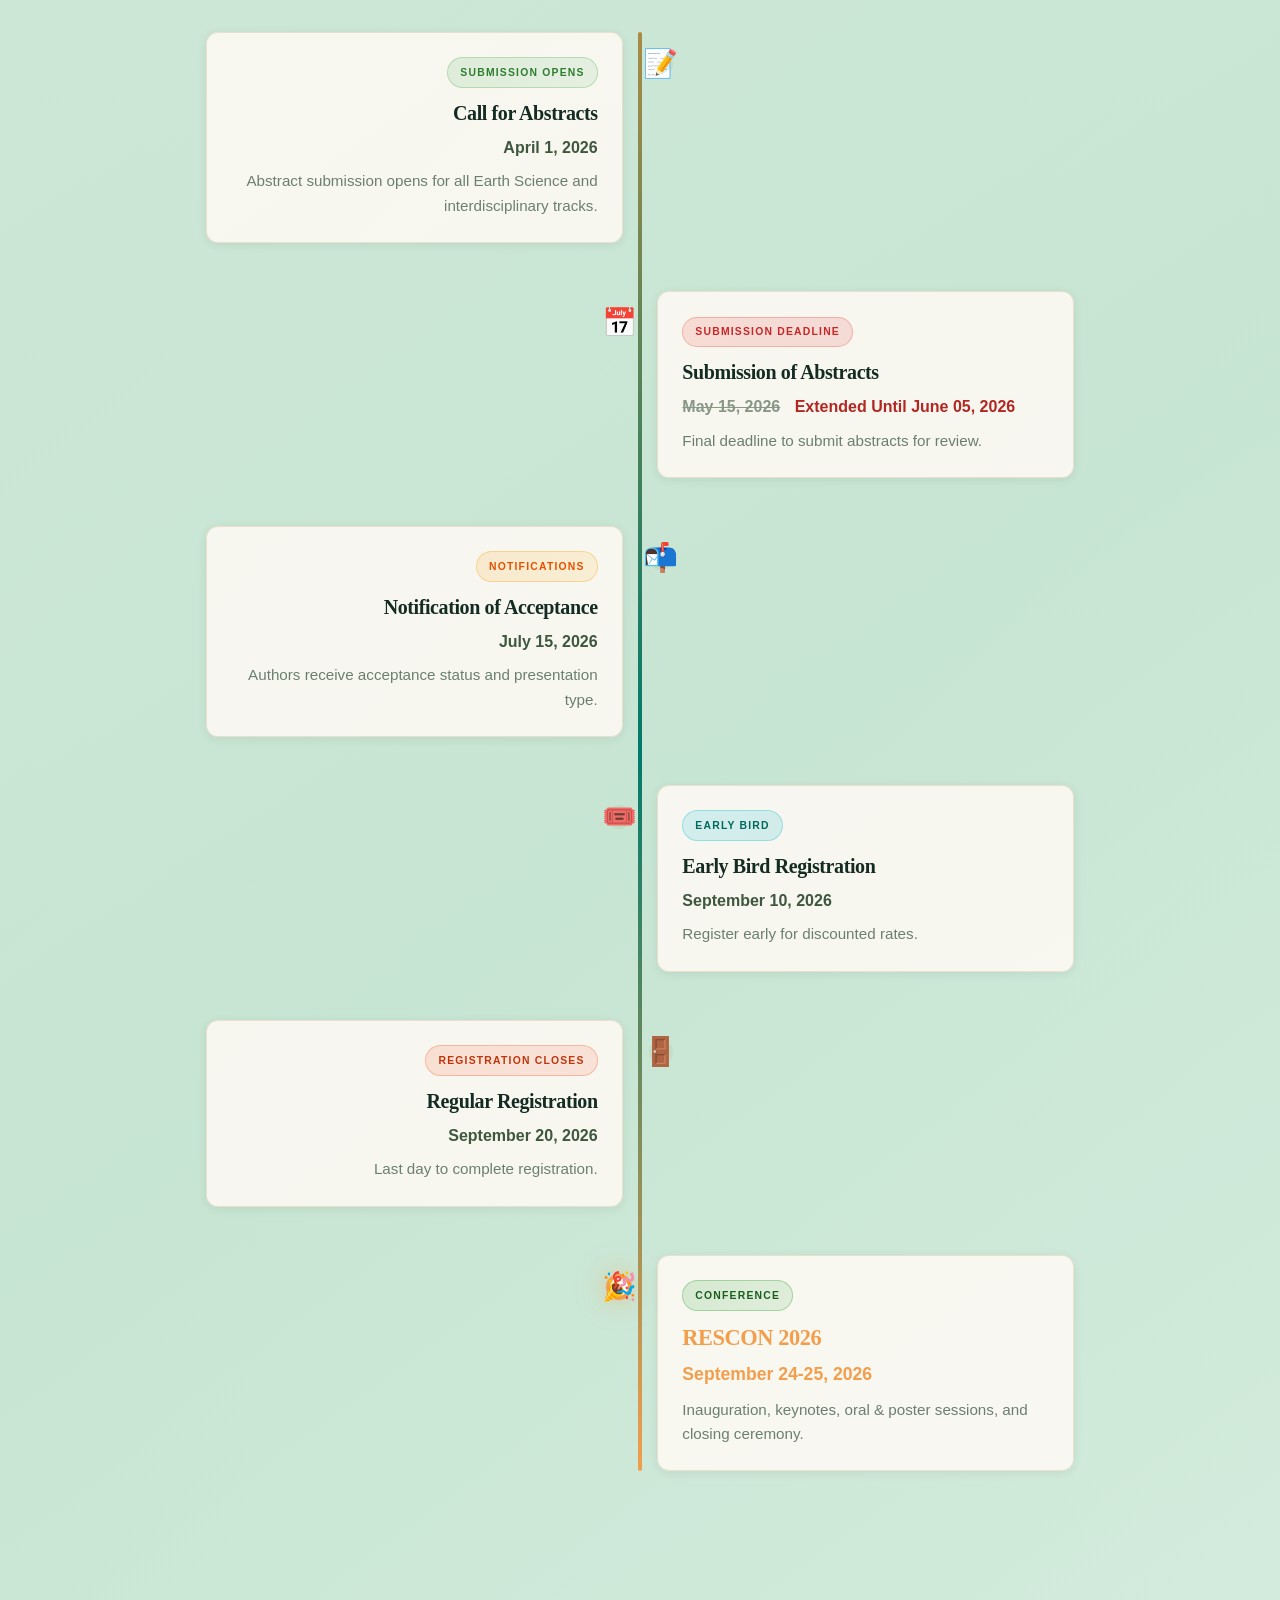
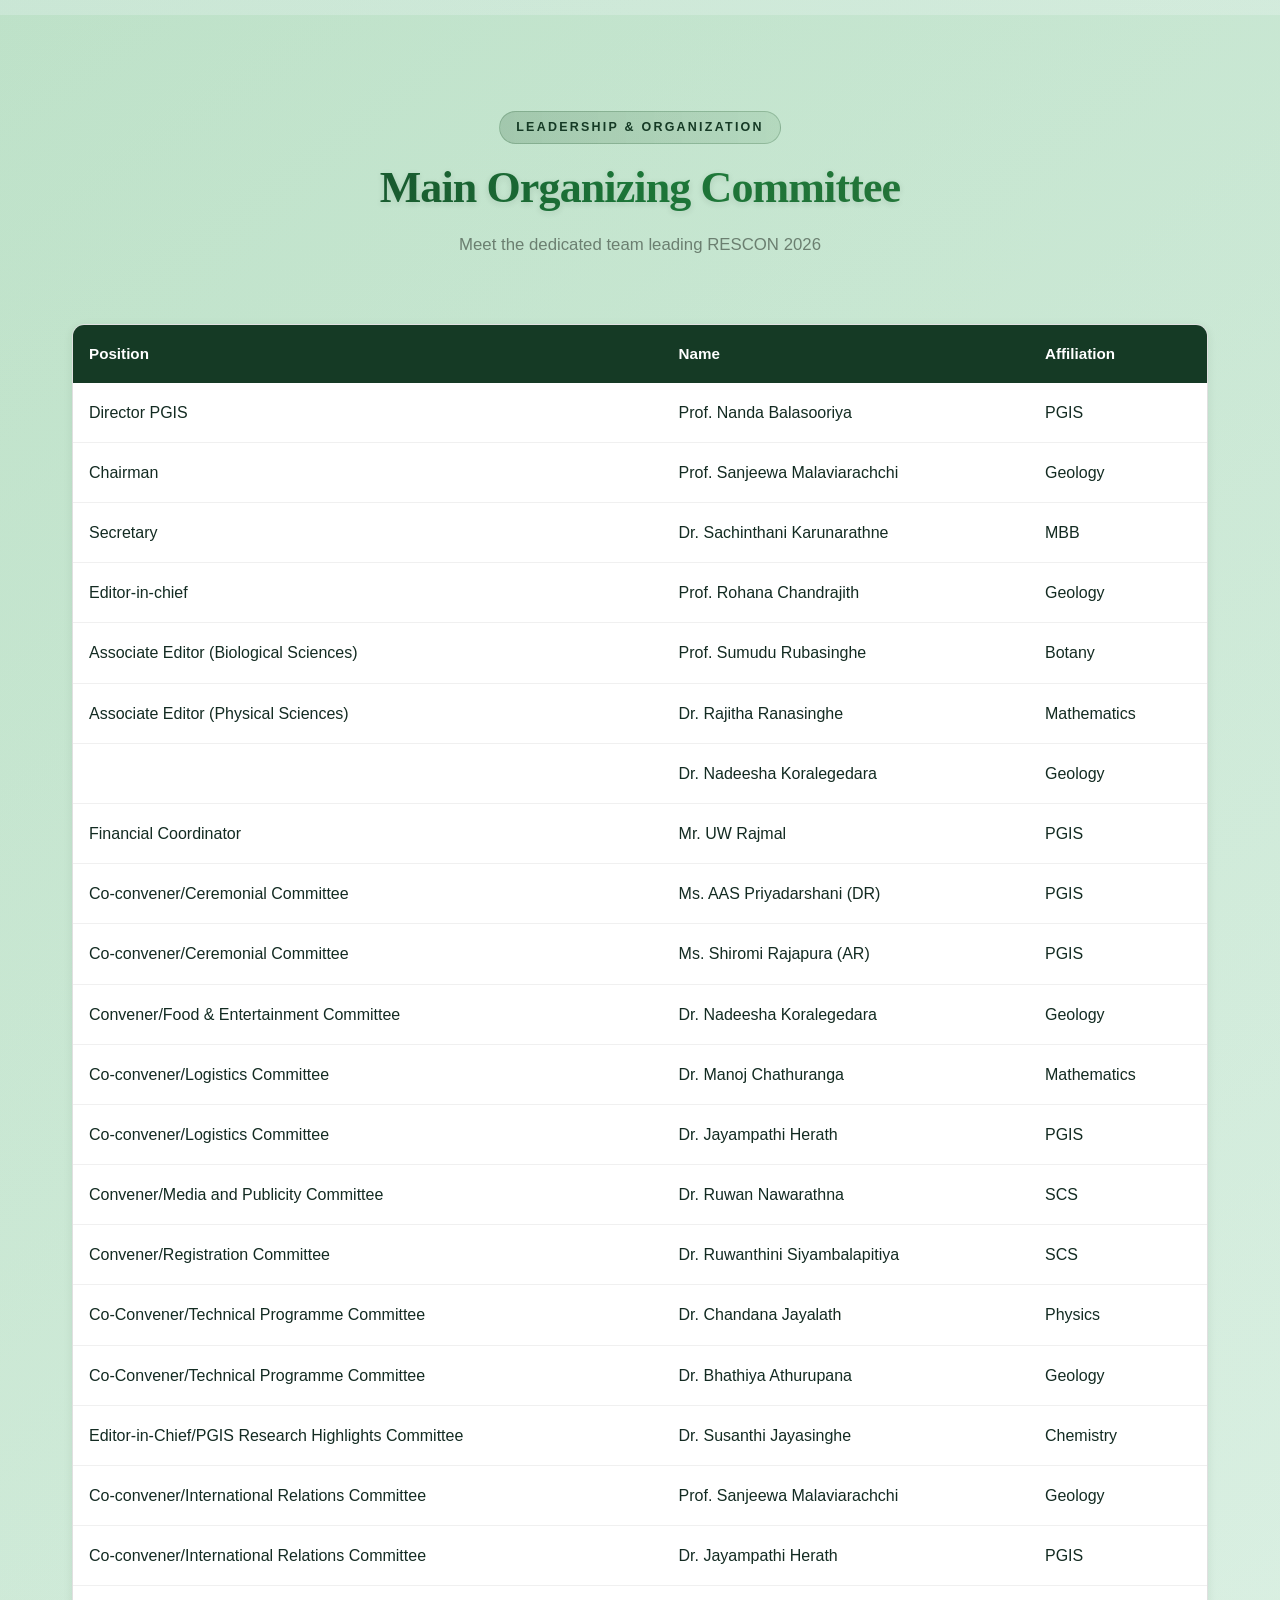
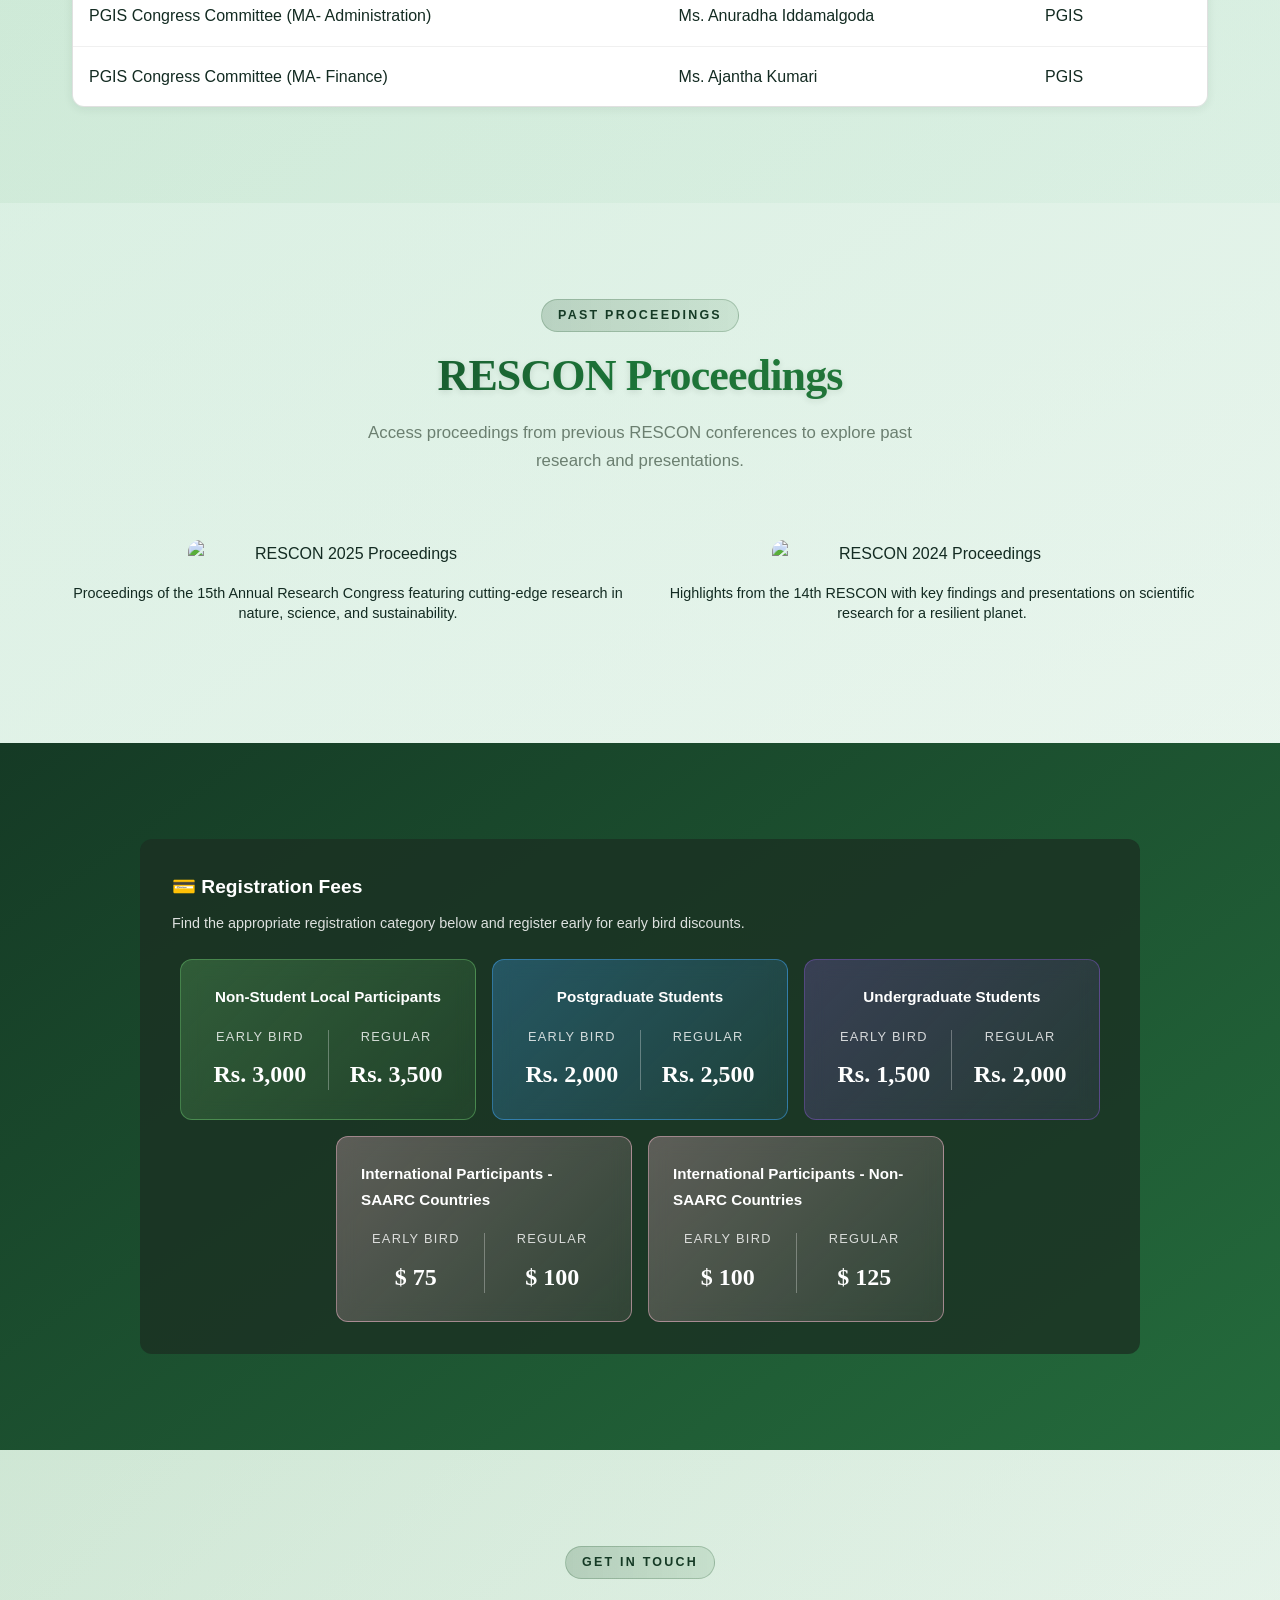
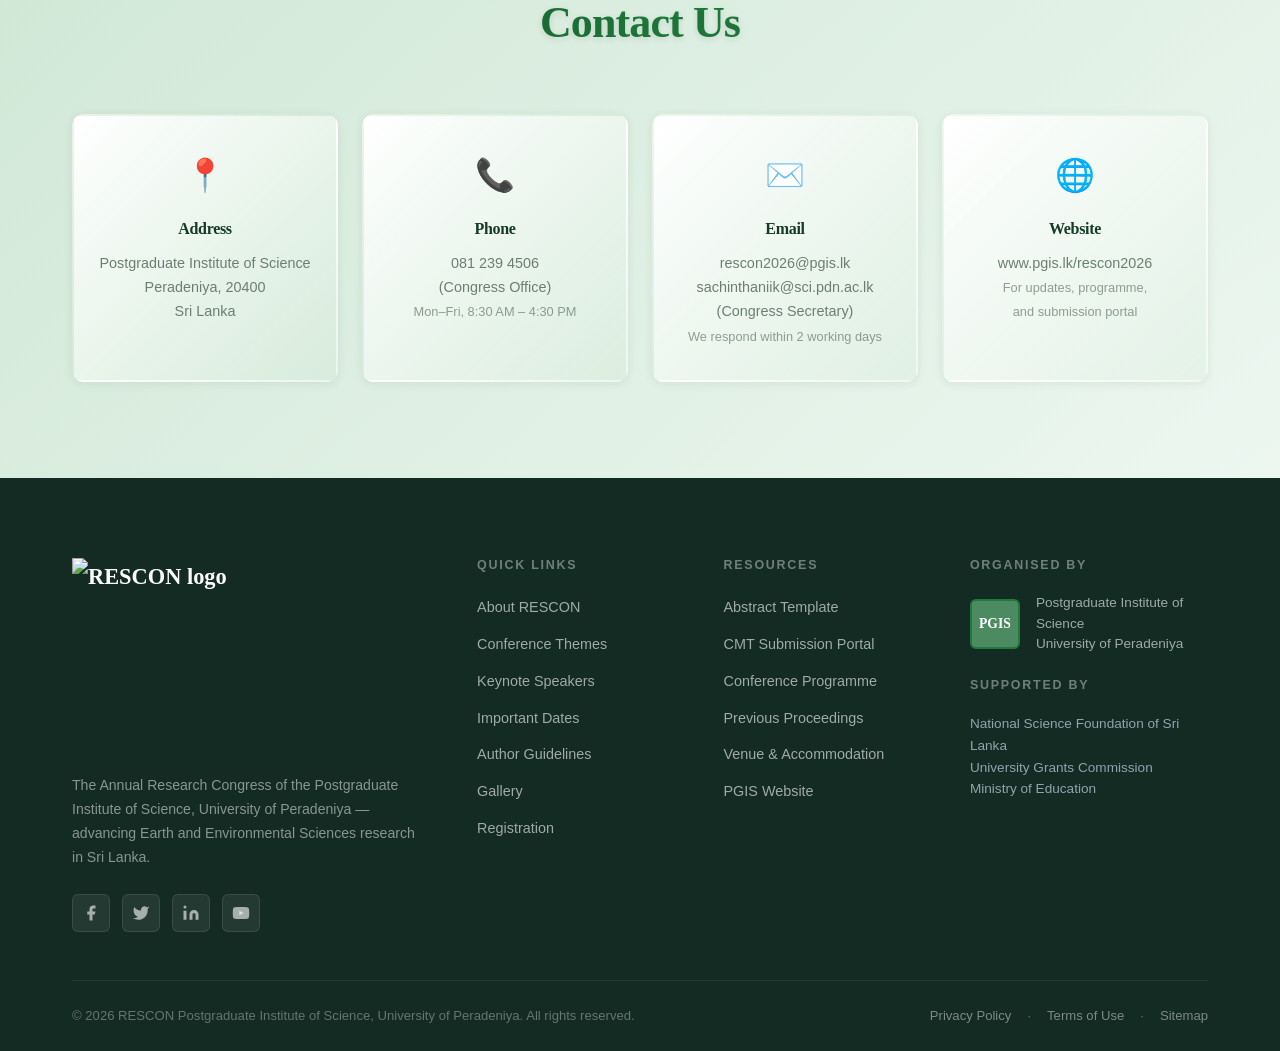
==== commit be27ca41: "registration removed. registration fees flexed" ====
--- a/index.html
+++ b/index.html
@@ -6,6 +6,7 @@
   <meta name="viewport" content="width=device-width, initial-scale=1.0" />
   <title>RESCON 2026 — Nature, Science, and Sustainability</title>
   <link rel="stylesheet" href="style.css" />
+  <link rel="icon" type="image/x-icon"" href="images/web/favicon.png">
   <link
     href="https://fonts.googleapis.com/css2?family=Inter:wght@300;400;500;600;700&family=JetBrains+Mono:wght@400;500&family=Playfair+Display:ital,wght@0,400;0,600;0,800;1,400&display=swap"
     rel="stylesheet" />
@@ -14,47 +15,8 @@
 <body>
   <!-- ========== NAVIGATION ========== -->
   <input type="checkbox" id="nav-toggle" class="nav-toggle" />
-  <nav class="navbar">
-    <div class="nav-inner">
-      <a href="#home" class="nav-logo">
-        <img src="media/web/4.png" alt="RESCON logo" class="logo-img" />
-
-      </a>
-
-      <ul class="nav-links">
-        <li><a href="./index.html#home">Home</a></li>
-        <li><a href="./index.html#about">About</a></li>
-        <li class="dropdown">
-          <a href="#" class="dropdown-toggle" id="callForPapersBtn">Call for Abstracts <span
-              style="font-size: 0.8em; margin-left: 2px;">▼</span></a>
-          <ul class="dropdown-menu" id="callForPapersMenu">
-            <li><a href="#submission">Important Dates</a></li>
-            <li><a href="guidelines/index.html">Guidelines</a></li>
-            <li><a href="docs/flyer.pdf" target="_blank" class="btn">📄 Download Flyer</a></li>
-            <!-- <li><a href="docs/brochure.pdf" target="_blank" class="btn">📋 Download Brochure</a></li> -->
-
-            <li><a href="https://cmt3.research.microsoft.com/RESCON2026">Submit</a></li>
-          </ul>
-        </li>
-        <li><a href="#themes">Themes</a></li>
-
-        <li><a href="#committee">Committees</a></li>
-        <li><a href="workshops/index.html">Workshops</a></li>
-        <!-- <li><a href="#submit">Submit</a></li> -->
-        <li><a href="./speakers/index.html">Speakers</a></li>
-        <!-- <li><a href="gallery/index.html">Past Conferences</a></li> -->
-        <li><a href="#contact">Contact</a></li>
-      </ul>
-
-      <a href="https://www.pgis.lk/"><img src="images/web/PGIS Anniversary Logo.png" alt="PGIS Anniversary Logo"
-          class="pgis-logo" /></a>
-
-      <label for="nav-toggle" class="hamburger" aria-label="Toggle menu">
-        <span></span><span></span><span></span>
-      </label>
-    </div>
-  </nav>
   <label for="nav-toggle" class="nav-overlay"></label>
+  <div id="navbar"></div>
 
   <!-- ========== HERO ========== -->
   <section class="hero" id="home">
@@ -328,7 +290,7 @@
           </div>
         </div> -->
 
-        <div class="timeline-event event-upcoming">
+        <div id="notification_acceptance" class="timeline-event event-upcoming">
           <div class="event-marker">
             <span class="event-icon">📬</span>
             <div class="event-dot"></div>
@@ -344,8 +306,7 @@
         </div>
 
 
-
-        <div class="timeline-event event-upcoming">
+        <div id="early_bird_date" class="timeline-event event-upcoming">
           <div class="event-marker">
             <span class="event-icon">🎟️</span>
             <div class="event-dot"></div>
@@ -353,7 +314,7 @@
           <div class="event-content">
             <span class="event-badge event-badge-earlybird">Early Bird</span>
             <h3 class="event-title">Early Bird Registration</h3>
-            <p class="date-value">August 20, 2026</p>
+            <p class="date-value">September 10, 2026</p>
             <p class="event-description">
               Register early for discounted rates.
             </p>
@@ -368,7 +329,7 @@
           <div class="event-content">
             <span class="event-badge event-badge-closing">Registration Closes</span>
             <h3 class="event-title">Regular Registration</h3>
-            <p class="date-value">September 15, 2026</p>
+            <p class="date-value">September 20, 2026</p>
             <p class="event-description">
               Last day to complete registration.
             </p>
@@ -595,39 +556,6 @@
           background-image: url(&quot;https://images.unsplash.com/photo-1551818255-e9355c40bee2?w=1920&h=600&fit=crop&crop=center&quot;);
         "></div>
     <div class="container">
-      <div class="reg-grid">
-        <div class="reg-body">
-          <span class="section-label label-light">Join RESCON 2026</span>
-          <h2 class="section-title title-light">Register Now</h2>
-          <p>
-            Secure your place at Sri Lanka's most significant annual gathering
-            of Earth and Environmental Scientists. Registration includes full
-            access to all keynotes, sessions, poster exhibitions, and the
-            conference dinner.
-          </p>
-          <div class="reg-steps">
-            <div class="reg-step">
-              <span class="step-num">01</span>
-              <span>Create a Microsoft CMT account or log in</span>
-            </div>
-            <div class="reg-step">
-              <span class="step-num">02</span>
-              <span>Complete the online registration form</span>
-            </div>
-            <div class="reg-step">
-              <span class="step-num">03</span>
-              <span>Pay the applicable registration fee</span>
-            </div>
-            <div class="reg-step">
-              <span class="step-num">04</span>
-              <span>Receive confirmation email with your ID</span>
-            </div>
-          </div>
-          <div class="reg-buttons">
-            <a href="#" class="btn btn-light">Register as Author</a>
-            <a href="#" class="btn btn-outline-light">Register as Attendee</a>
-          </div>
-        </div>
         <div class="reg-visual">
           <div class="reg-pricing">
             <div class="pricing-header">💳 Registration Fees</div>
@@ -719,7 +647,6 @@
             </div>
           </div>
         </div>
-      </div>
     </div>
   </section>
 
@@ -853,7 +780,7 @@
 
       <div class="footer-bottom">
         <p>
-          Â© 2026 RESCON â€” Postgraduate Institute of Science, University of
+          © 2026 RESCON Postgraduate Institute of Science, University of
           Peradeniya. All rights reserved.
         </p>
         <p>
@@ -933,6 +860,8 @@
     });
 
     function updateScrollUI() {
+      const navbar = document.querySelector(".navbar");
+      if (!navbar) return;
       const y = window.scrollY;
       if (y > 72) {
         navbar.classList.add("shrink");
@@ -1047,33 +976,32 @@
         document.body.style.overflow = "";
       });
     }
-
-    /* Dropdown Toggle Logic */
-    const callForPapersBtn = document.getElementById("callForPapersBtn");
-    const callForPapersMenu = document.getElementById("callForPapersMenu");
-
-    if (callForPapersBtn && callForPapersMenu) {
-      callForPapersBtn.addEventListener("click", (e) => {
-        e.preventDefault();
-        e.stopPropagation();
-        callForPapersMenu.classList.toggle("show");
-      });
-
-      document.addEventListener("click", (e) => {
-        if (!e.target.closest('.dropdown')) {
-          callForPapersMenu.classList.remove("show");
-        }
-      });
-
-      // Close dropdown when a submenu link is clicked
-      const subLinks = callForPapersMenu.querySelectorAll('a');
-      subLinks.forEach(link => {
-        link.addEventListener('click', () => {
-          callForPapersMenu.classList.remove("show");
-        });
-      });
-    }
   });
 </script>
+<script>
+
+  fetch("components/navbar.html")
+    .then(response => {
+      if (!response.ok) {
+        throw new Error("Could not load navbar.html");
+      }
+      return response.text();
+    })
+    .then(data => {
+      document.getElementById("navbar").innerHTML = data;
+
+      const script = document.createElement("script");
+      script.src = "components/navbar.js";
+
+      script.onload = function () {
+        initNavbar();
+      };
+
+      document.body.appendChild(script);
+    })
+    .catch(error => {
+      console.error("Navbar error:", error);
+    });
+</script>
 
 </html>
--- a/style.css
+++ b/style.css
@@ -483,6 +483,30 @@
 }
 
 @media (max-width: 900px) {
+  .nav-links {
+    display: none;
+  }
+
+  .nav-links.active {
+    display: flex;
+    position: absolute;
+    top: var(--nav-h);
+    left: auto;
+    right: 0;
+    flex-direction: column;
+    align-items: stretch;
+    margin: 0;
+    padding: 1rem;
+    background: rgba(20, 52, 34, 0.98);
+    backdrop-filter: blur(18px);
+    -webkit-backdrop-filter: blur(18px);
+    overflow-y: auto;
+  }
+
+  .hamburger {
+    display: flex;
+  }
+
   .nav-links li {
     width: 100%;
   }
@@ -525,6 +549,11 @@
   cursor: pointer;
   padding: 0.5rem;
   margin-left: 1rem;
+
+  border: none;
+  background: transparent;
+  color: inherit;
+  font: inherit;
 }
 
 .hamburger span {
@@ -1545,6 +1574,14 @@
   animation: scrollBob 2s ease-in-out infinite;
 }
 
+.dropdown-menu {
+  display: none;
+}
+
+.dropdown-menu.show {
+  display: block;
+}
+
 @keyframes scrollBob {
 
   0%,
@@ -2419,10 +2456,11 @@
 
 /* Registration Card */
 .reg-visual {
-  display: flex;
-  justify-content: center;
-}
-
+    grid-column: 1 / -1;
+    max-width: 1000px;
+    margin: 0 auto;
+    width: 100%;
+}
 .reg-card {
   width: 280px;
   background: var(--white);
@@ -2853,10 +2891,14 @@
 
 /* ── 15. PRICING CARDS ── */
 .pricing-cards {
-  display: grid;
-  grid-template-columns: repeat(auto-fit, minmax(260px, 1fr));
-  gap: 1.2rem;
-  margin-top: 1.5rem;
+  display: flex;
+  flex-wrap: wrap;
+  justify-content: center;
+  gap: 1rem;
+}
+
+.pricing-card {
+  flex: 0 1 calc(33.333% - 1rem);
 }
 
 .pricing-card {
@@ -2874,6 +2916,19 @@
   box-shadow: 0 12px 32px rgba(0, 0, 0, 0.2);
   border-color: rgba(255, 255, 255, 0.4);
   background: linear-gradient(135deg, rgba(255, 255, 255, 0.25) 0%, rgba(255, 255, 255, 0.1) 100%);
+}
+
+@media (max-width: 900px) {
+  .pricing-card {
+    flex-basis: calc(50% - 1rem);
+  }
+}
+
+/* Mobile */
+@media (max-width: 600px) {
+  .pricing-card {
+    flex-basis: 100%;
+  }
 }
 
 .price-category {
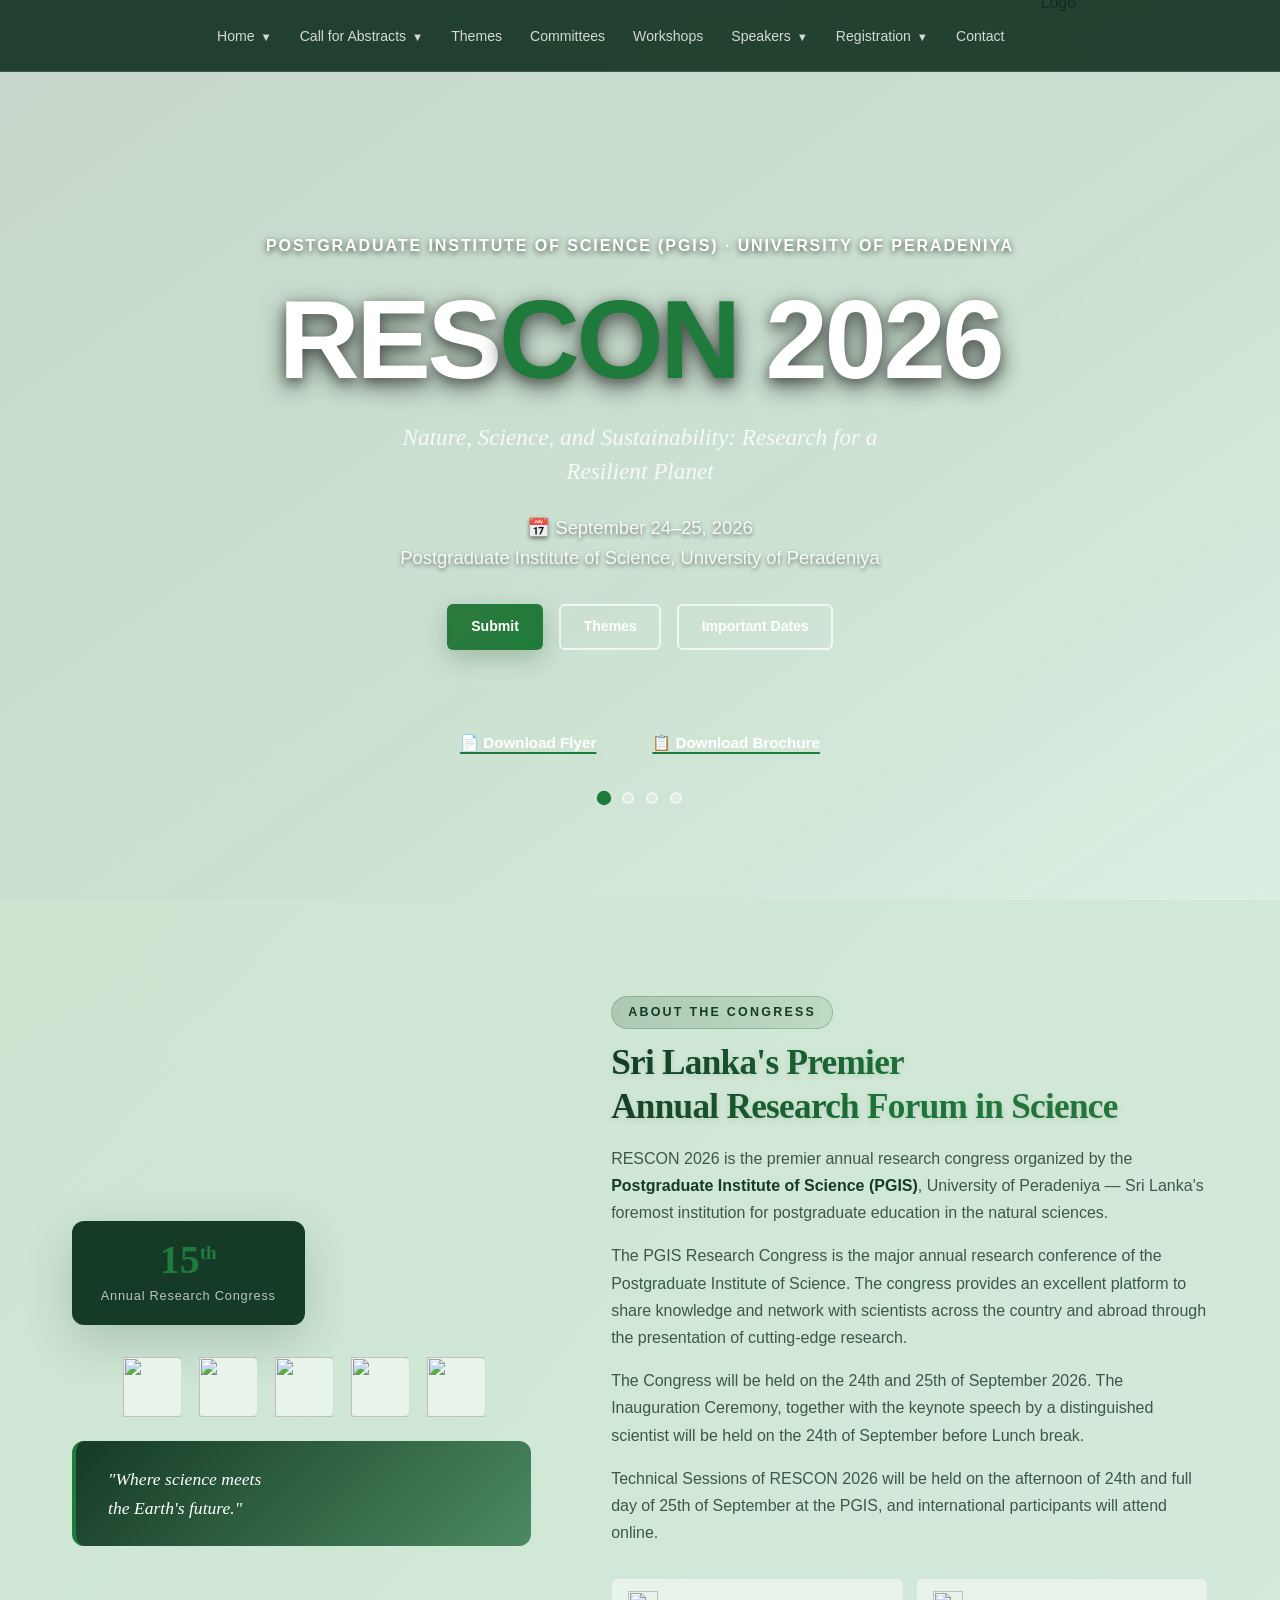
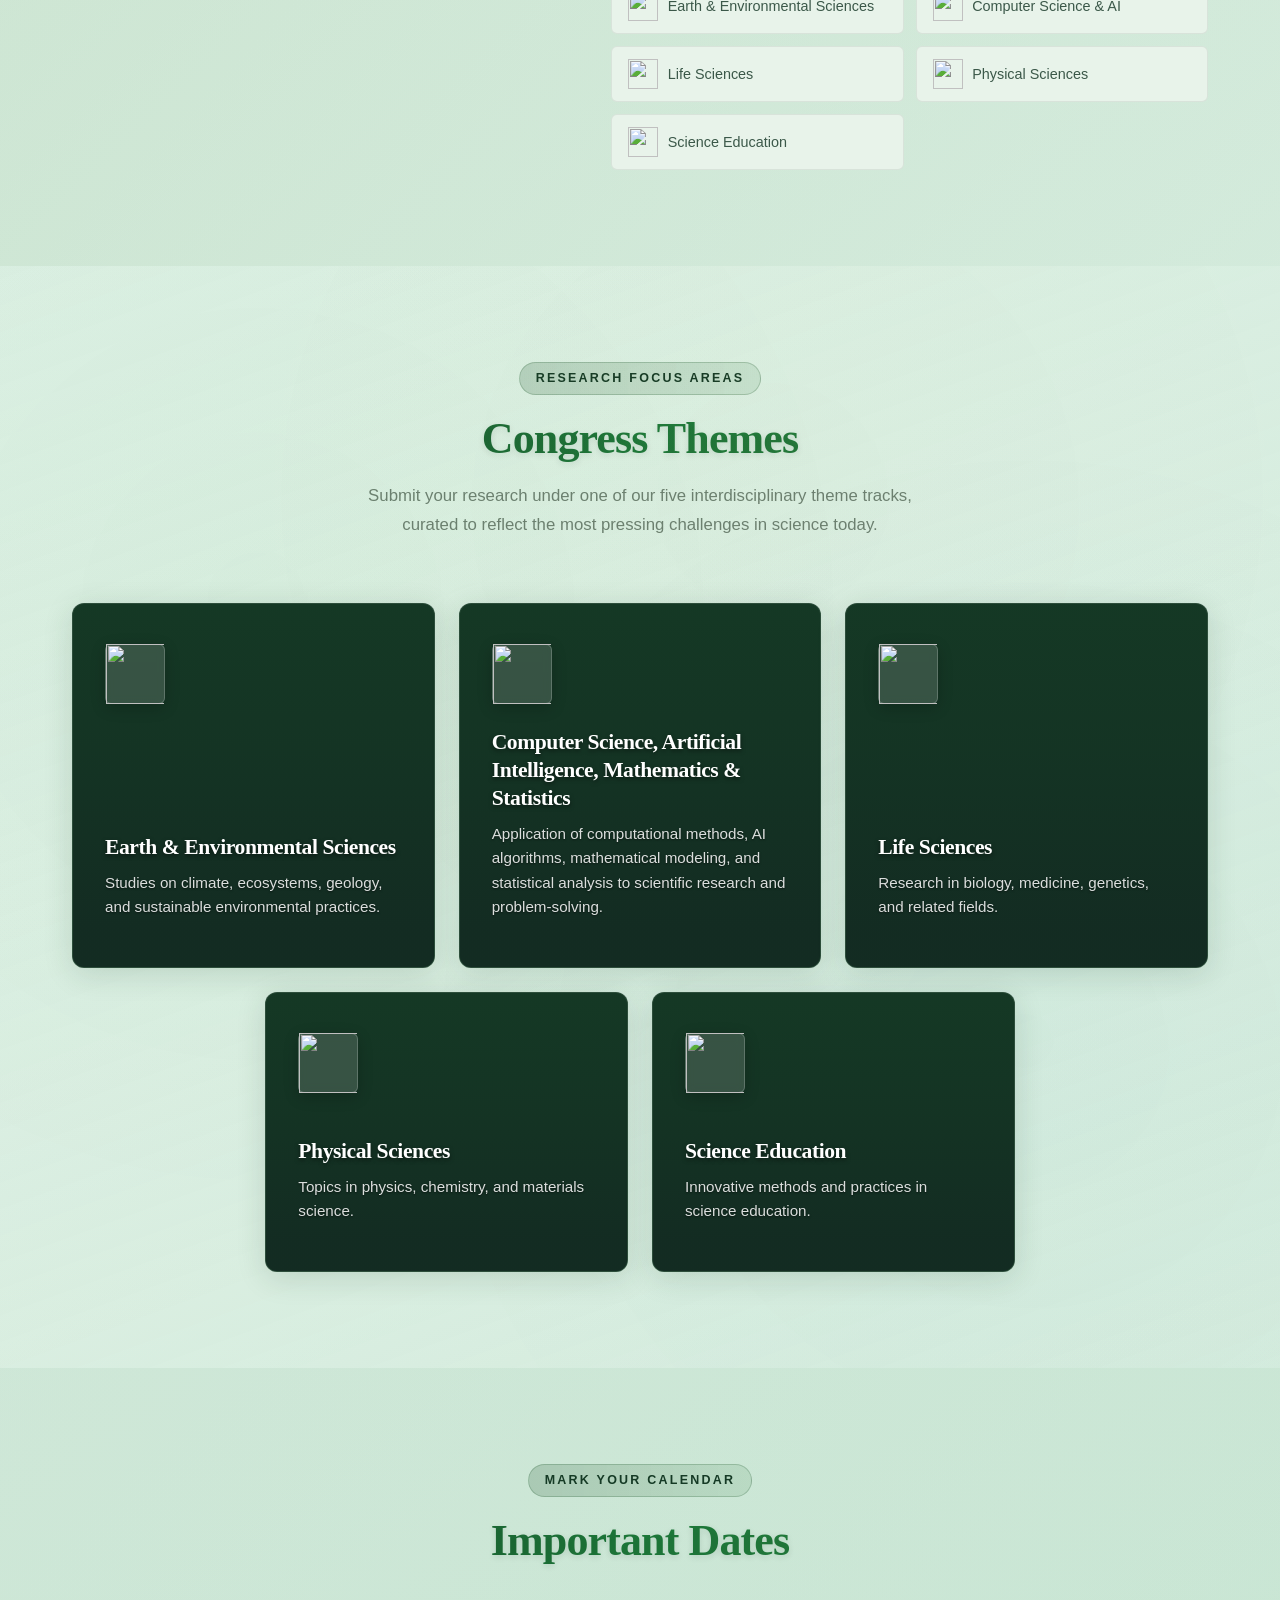
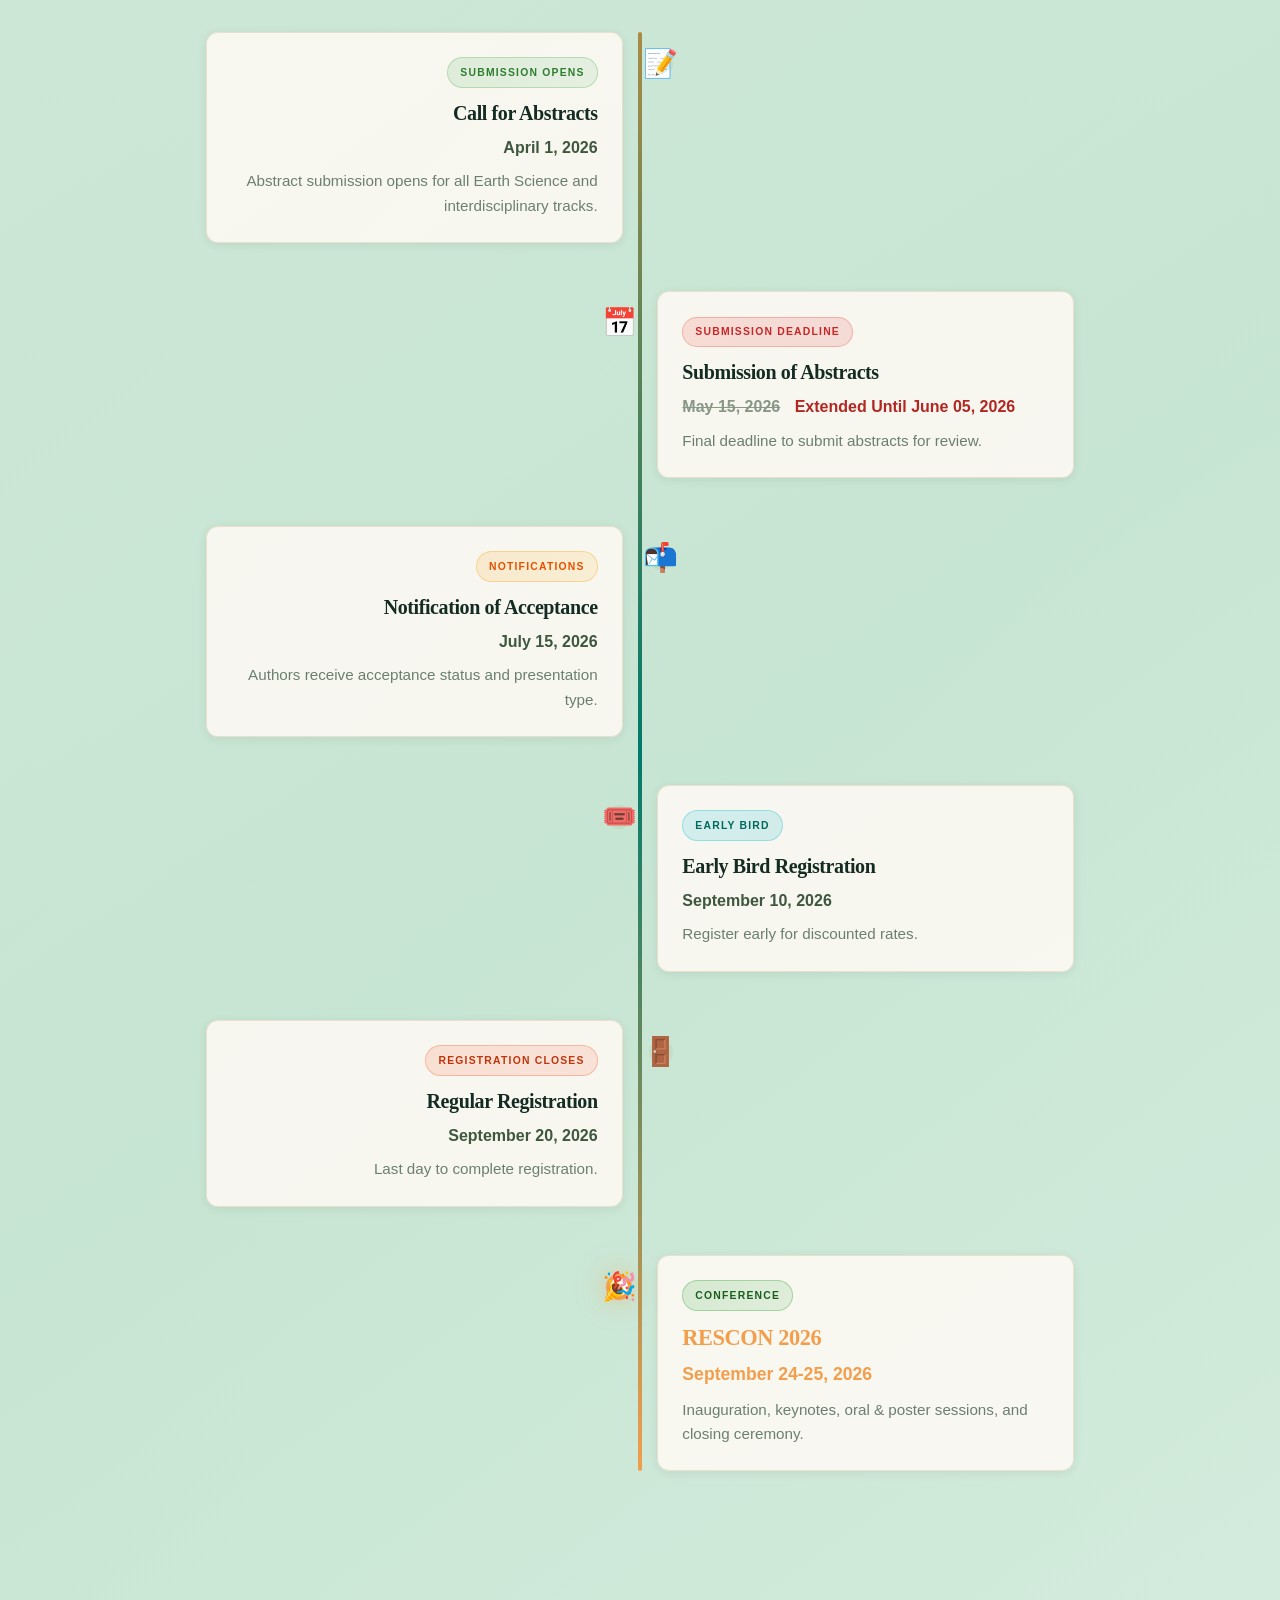
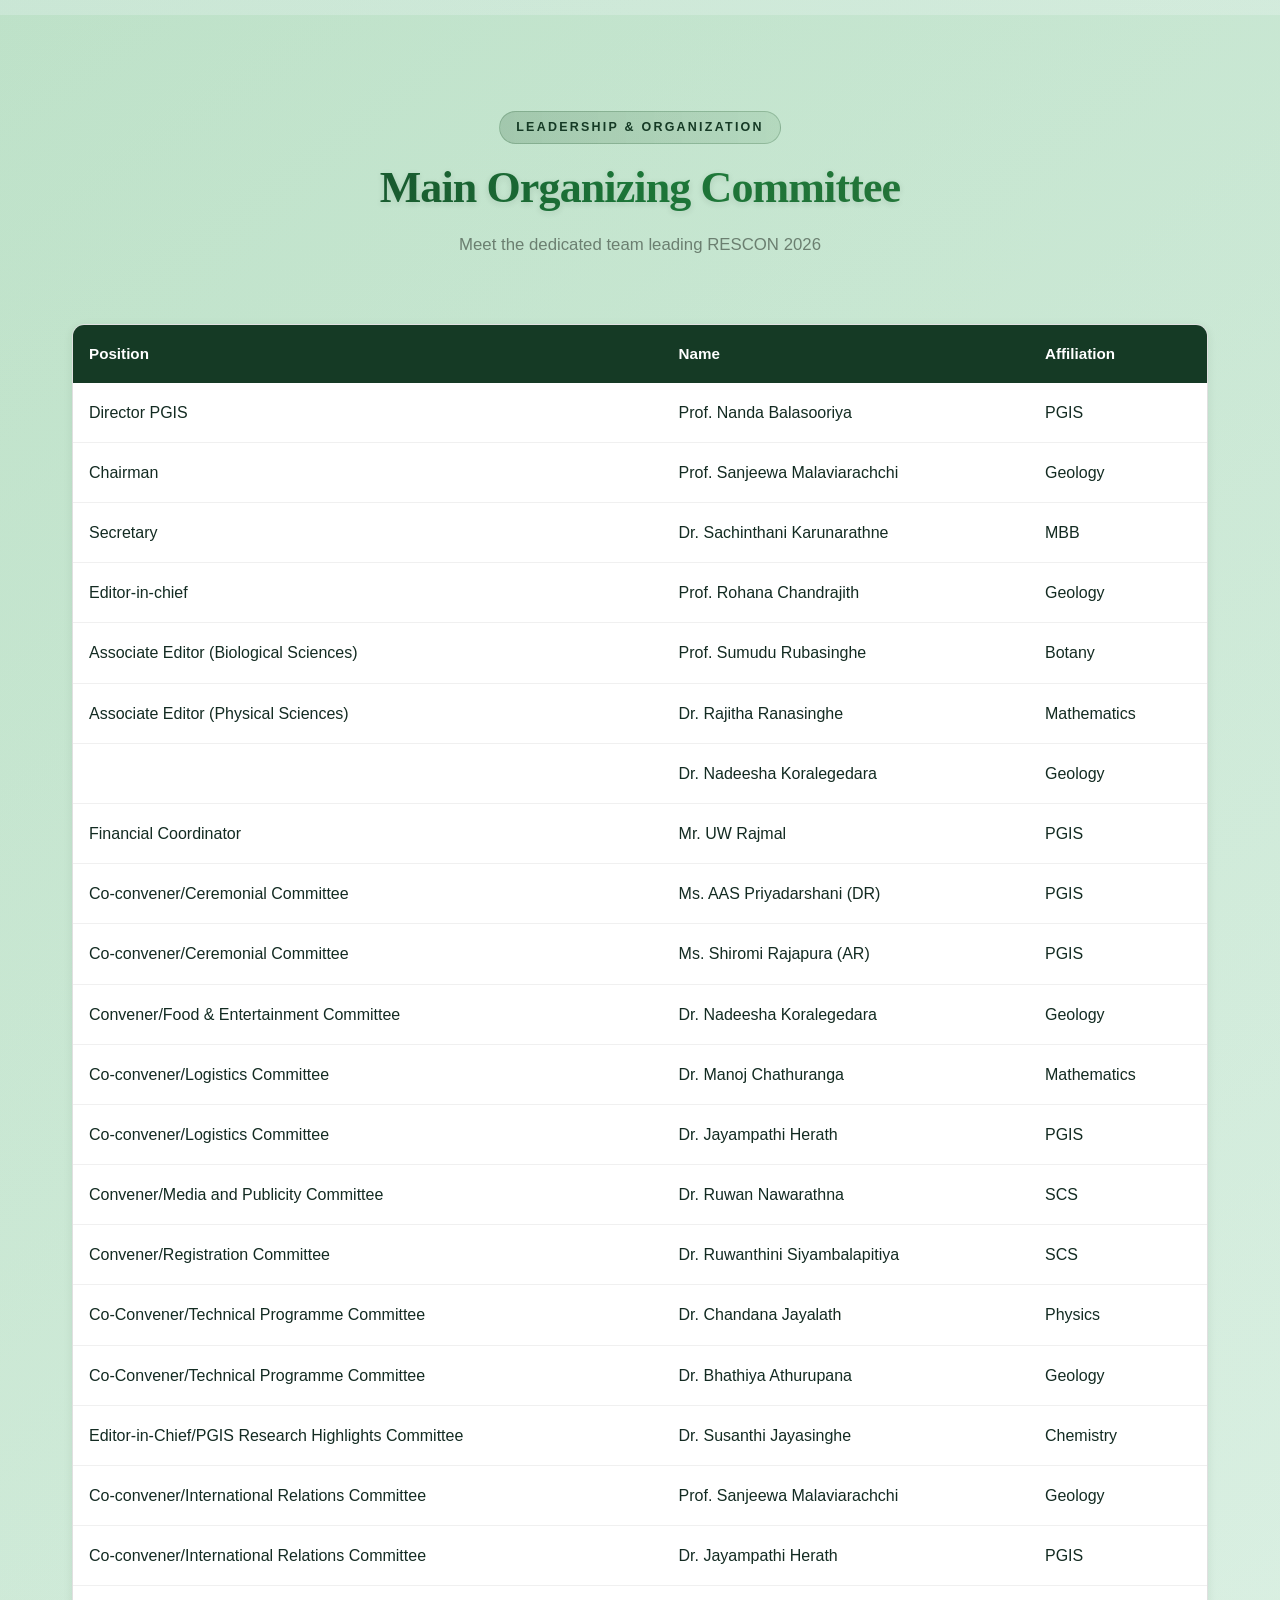
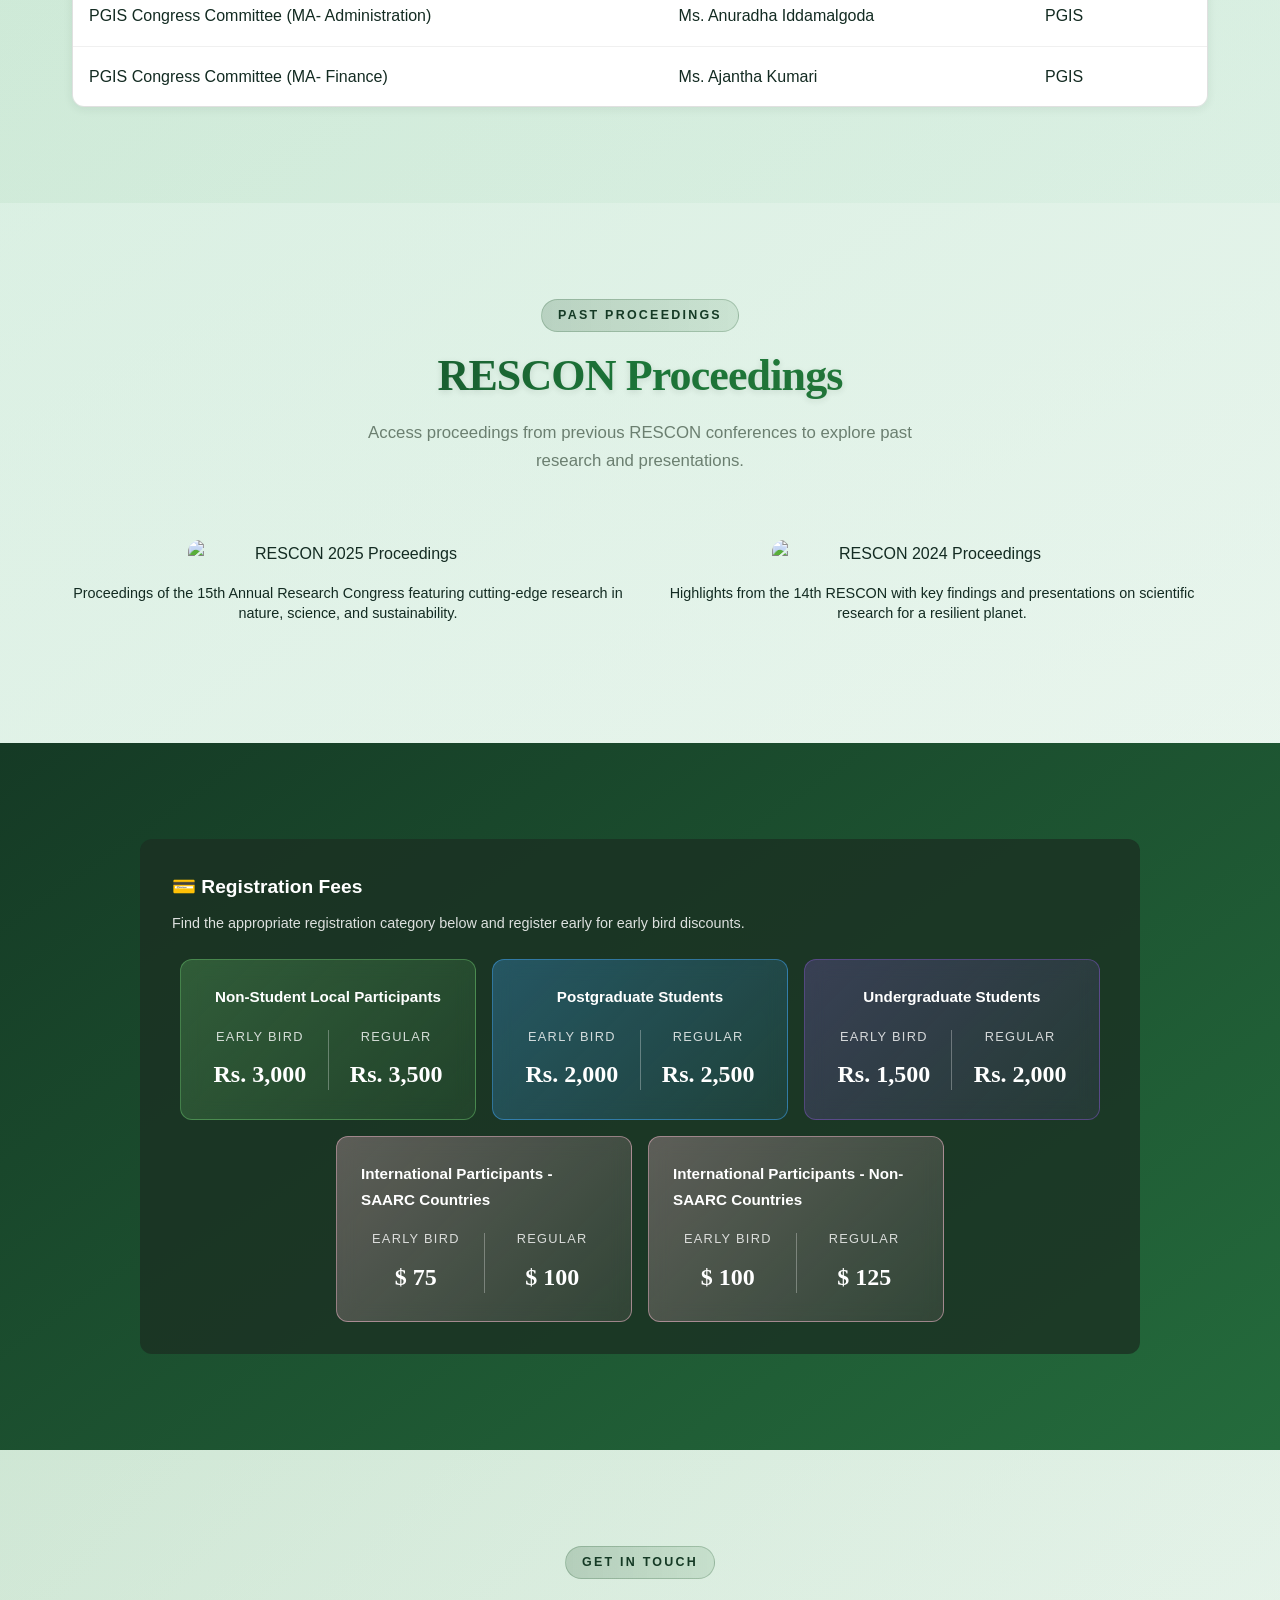
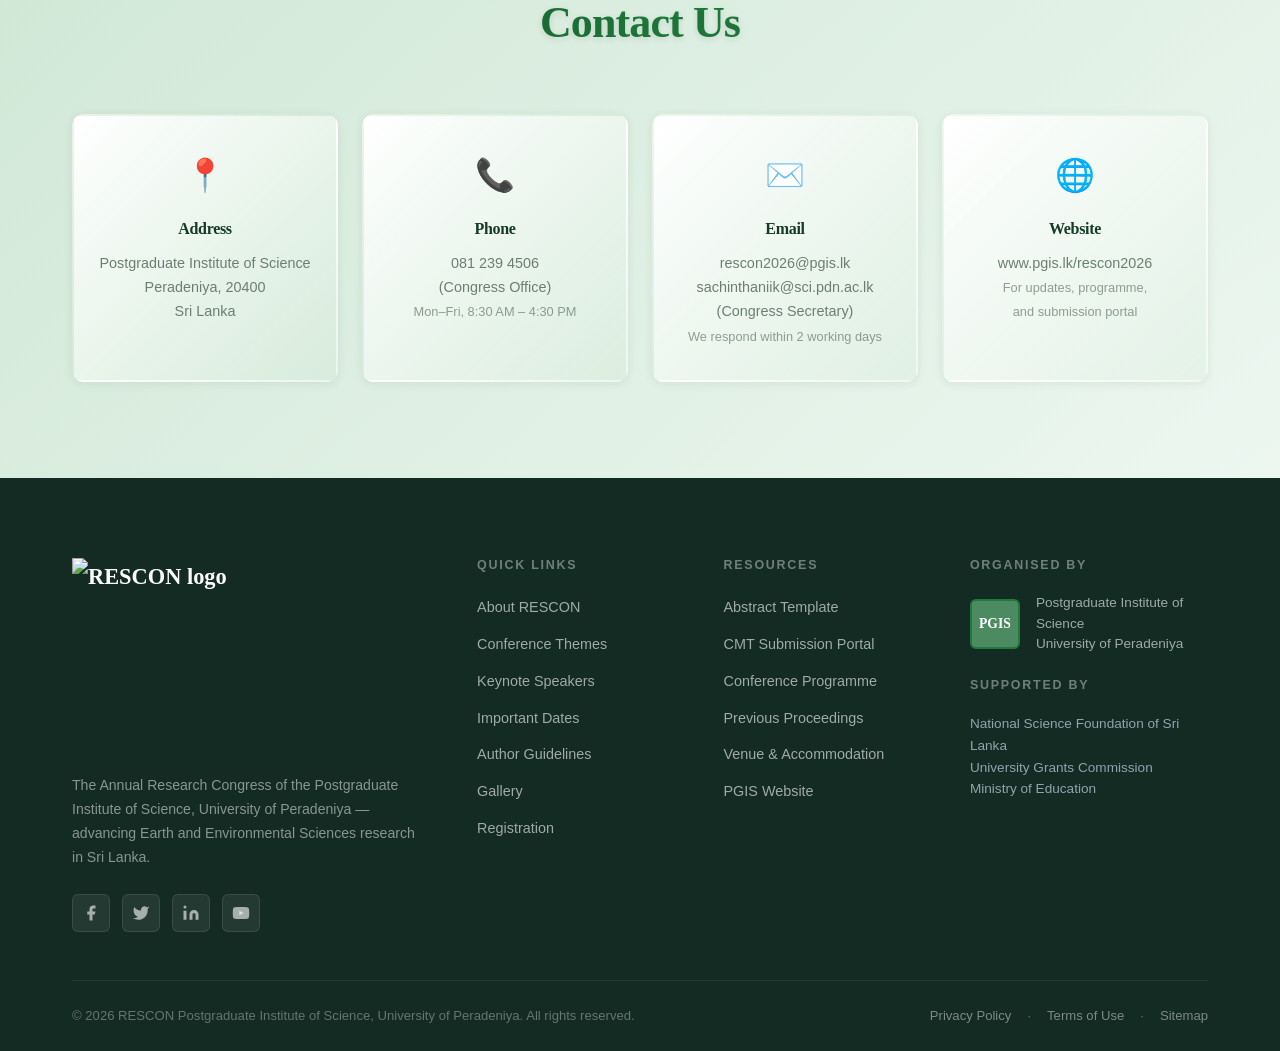
==== commit 0dfb0739: "fees navbar added" ====
--- a/index.html
+++ b/index.html
@@ -551,7 +551,7 @@
   </section>
 
   <!-- ========== REGISTRATION ========== -->
-  <section class="registration section section-dark" id="registration">
+  <section class="registration section section-dark" id="registration_fees">
     <div class="reg-bg" style="
           background-image: url(&quot;https://images.unsplash.com/photo-1551818255-e9355c40bee2?w=1920&h=600&fit=crop&crop=center&quot;);
         "></div>
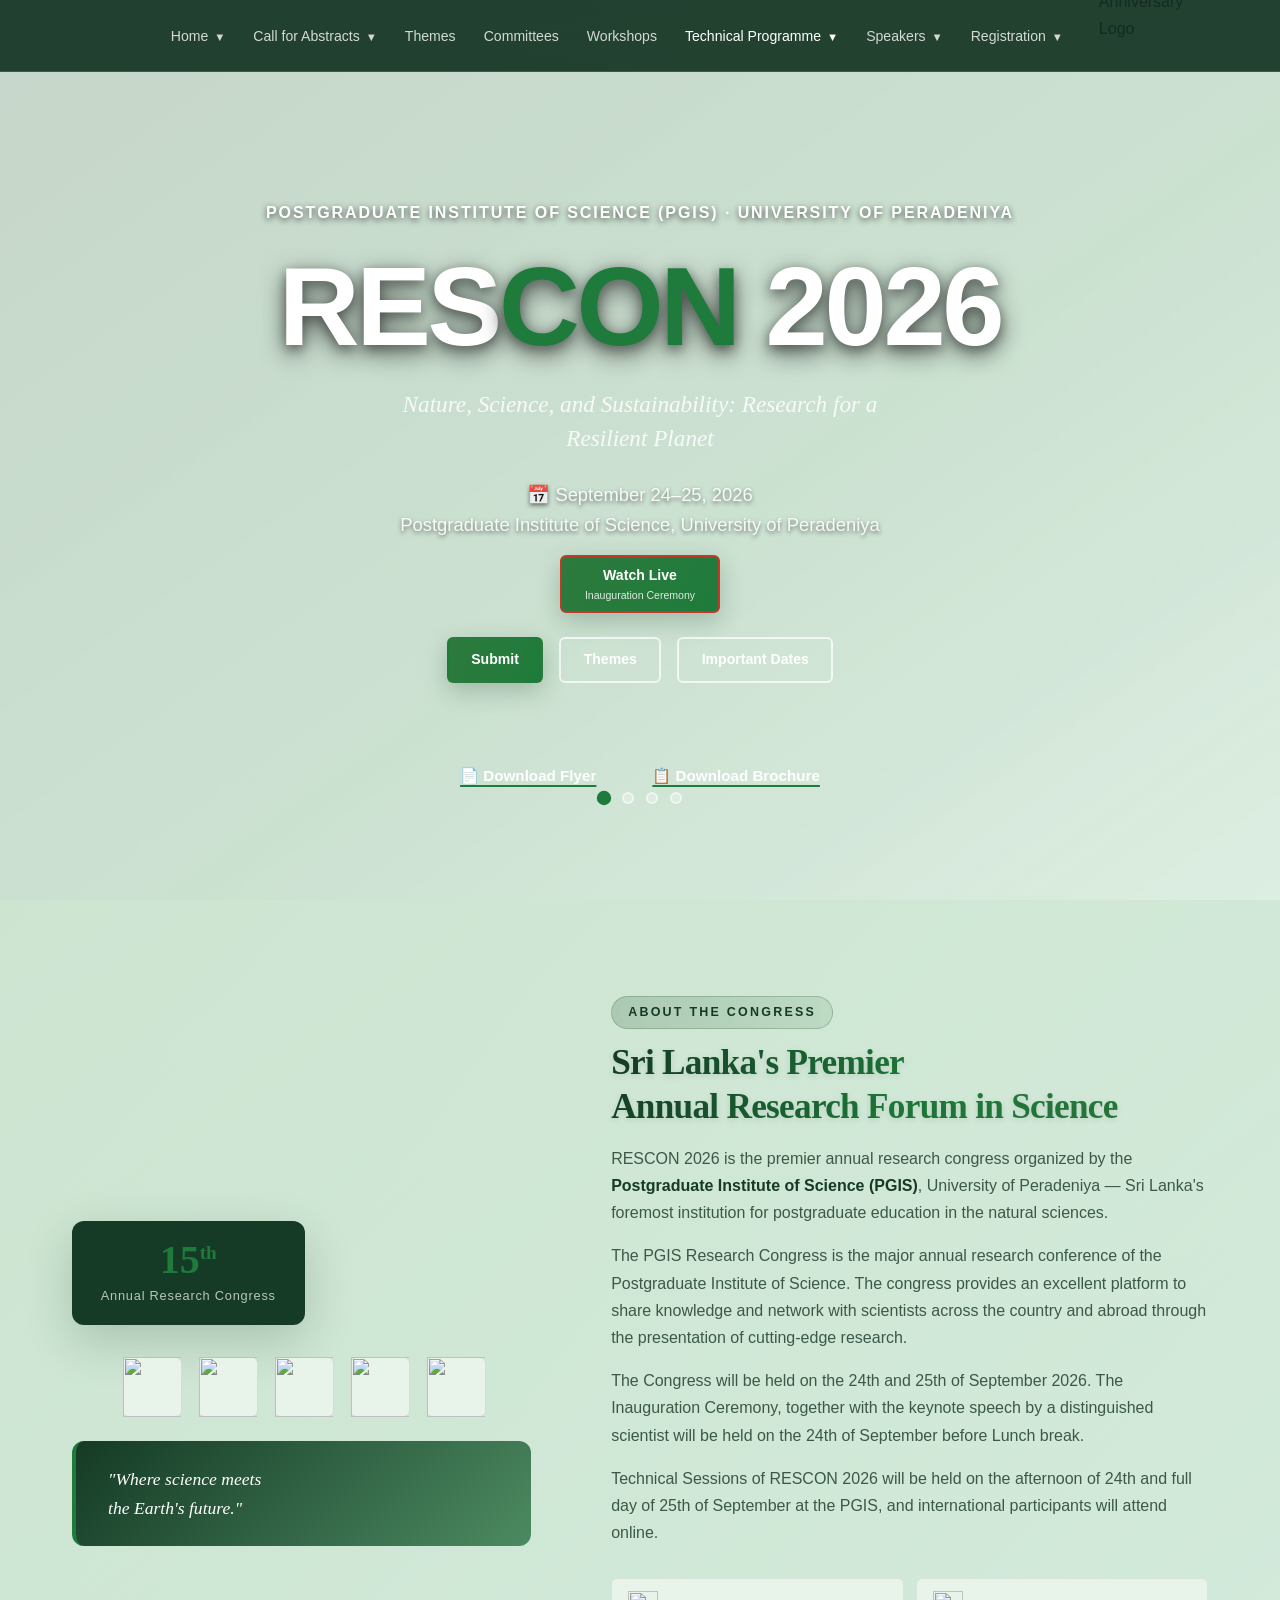
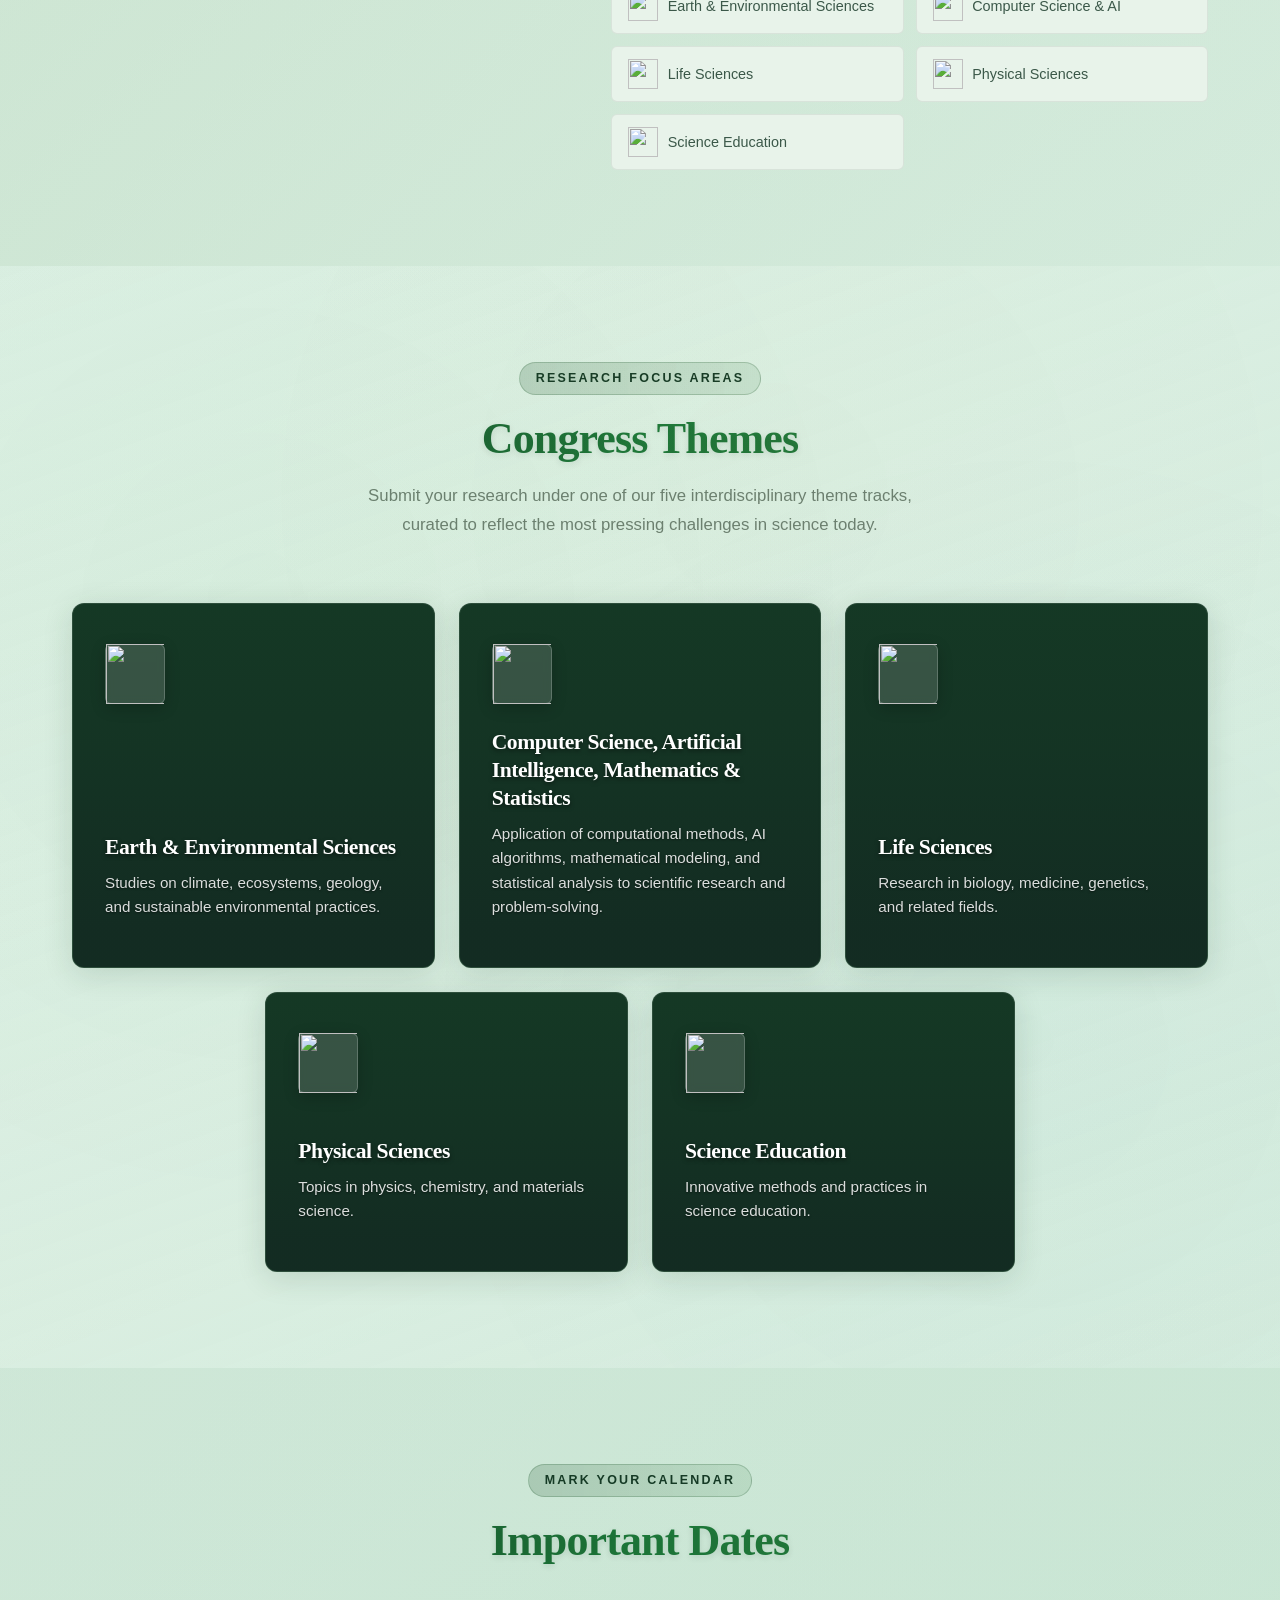
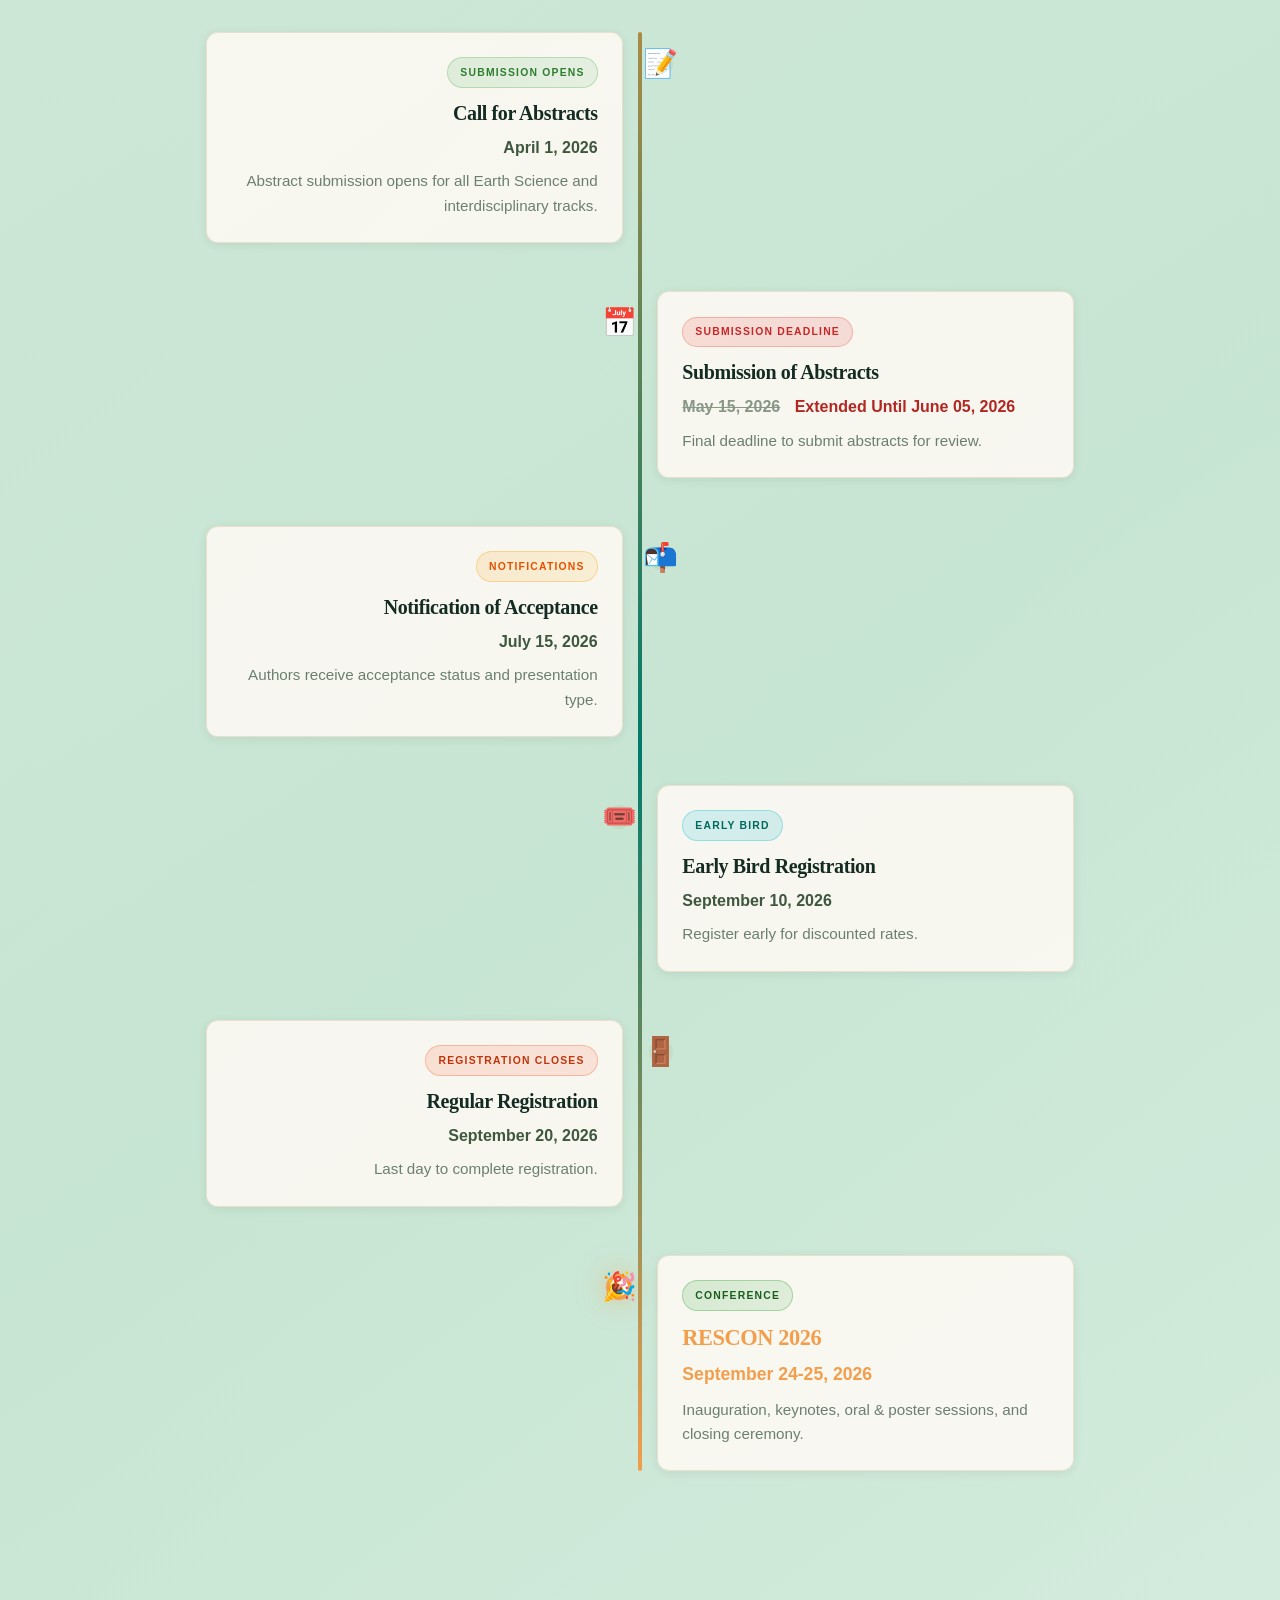
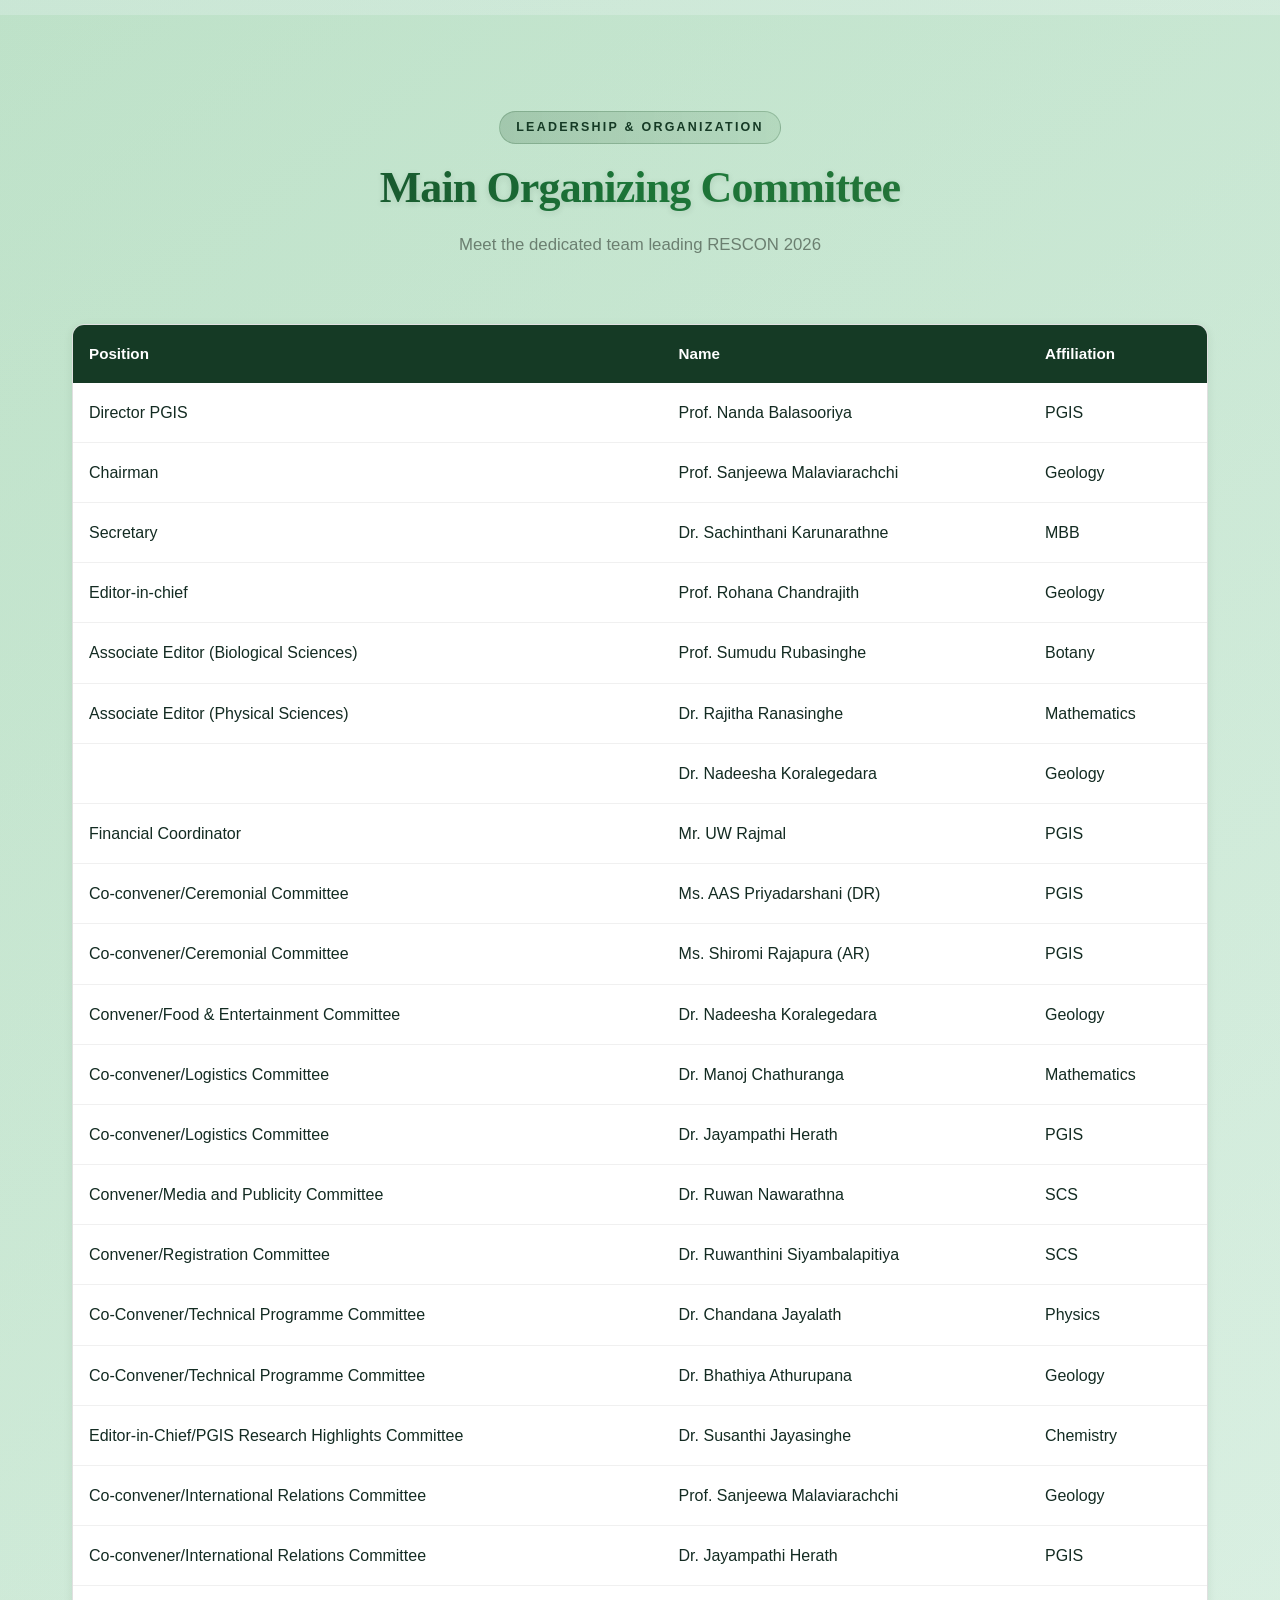
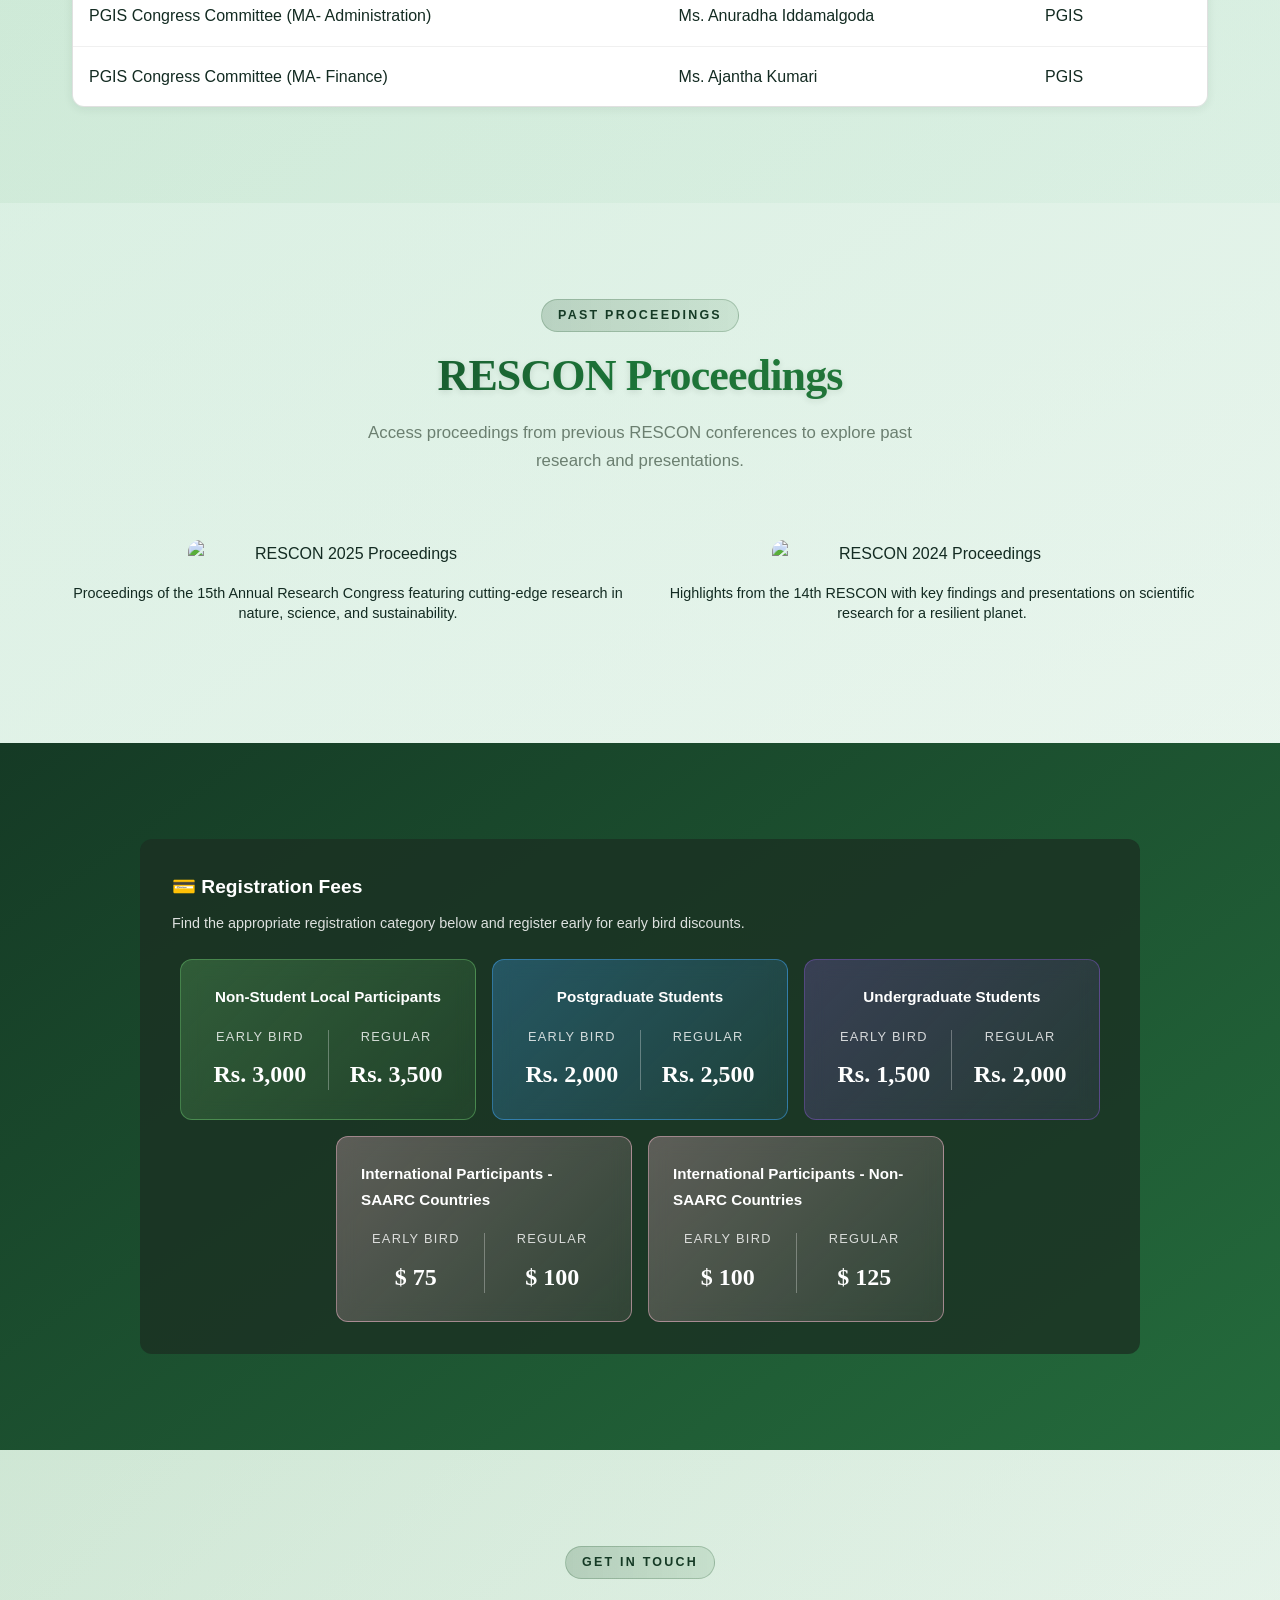
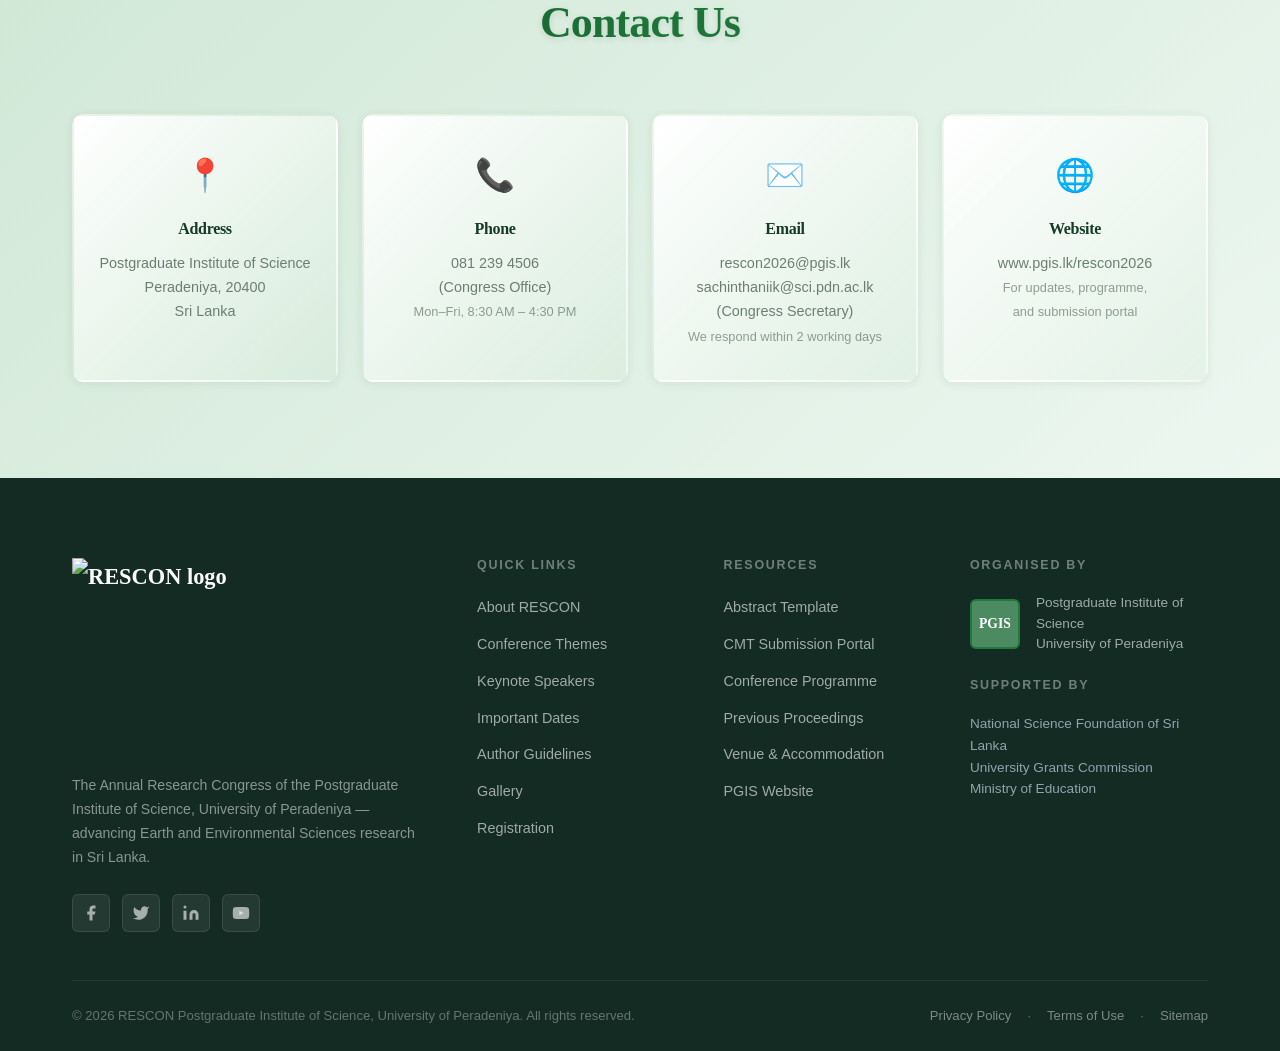
==== commit 43128c8a: "Fix favicon path, enhance hero button layout, and add live stream page" ====
--- a/index.html
+++ b/index.html
@@ -6,7 +6,7 @@
   <meta name="viewport" content="width=device-width, initial-scale=1.0" />
   <title>RESCON 2026 — Nature, Science, and Sustainability</title>
   <link rel="stylesheet" href="style.css" />
-  <link rel="icon" type="image/x-icon"" href="images/web/favicon.png">
+  <link rel="icon" type="image/x-icon"" href=" images/web/favicon.png">
   <link
     href="https://fonts.googleapis.com/css2?family=Inter:wght@300;400;500;600;700&family=JetBrains+Mono:wght@400;500&family=Playfair+Display:ital,wght@0,400;0,600;0,800;1,400&display=swap"
     rel="stylesheet" />
@@ -68,10 +68,18 @@
       </div> -->
 
       <!-- <div class="hero-stats"> -->
-      <div class="hero-buttons">
-        <a href="https://cmt3.research.microsoft.com/RESCON2026" class="btn btn-primary btn-sm">Submit</a>
-        <a href="#themes" class="btn btn-secondary btn-sm">Themes</a>
-        <a href="#dates" class="btn btn-secondary btn-sm">Important Dates</a>
+      <div class="hero-buttons hero-buttons-stacked">
+        <a href="/rescon2026/gallery/live.html" target="_blank" class="btn btn-primary btn-sm btn-live">
+          <span class="btn-live-text">
+            <span class="btn-live-main">Watch Live</span>
+            <span class="btn-live-sub">Inauguration Ceremony</span>
+          </span>
+        </a>
+        <div class="hero-buttons">
+          <a href="https://cmt3.research.microsoft.com/RESCON2026" class="btn btn-primary btn-sm">Submit</a>
+          <a href="#themes" class="btn btn-secondary btn-sm">Themes</a>
+          <a href="#dates" class="btn btn-secondary btn-sm">Important Dates</a>
+        </div>
       </div>
       <div class="hero-links">
         <a href="docs/flyer.pdf" target="_blank">📄 Download Flyer</a>
@@ -556,97 +564,97 @@
           background-image: url(&quot;https://images.unsplash.com/photo-1551818255-e9355c40bee2?w=1920&h=600&fit=crop&crop=center&quot;);
         "></div>
     <div class="container">
-        <div class="reg-visual">
-          <div class="reg-pricing">
-            <div class="pricing-header">💳 Registration Fees</div>
-            <p class="pricing-note">
-              Find the appropriate registration category below and register
-              early for early bird discounts.
-            </p>
-            <div class="pricing-cards">
-              <div class="pricing-card pricing-card-student">
-                <div class="price-category">Non-Student Local Participants</div>
-                <div class="price-tier">
-                  <div class="price-col">
-                    <div class="price-label">Early Bird</div>
-                    <div class="price-amount">Rs. 3,000</div>
-                    <!-- <small>Before Aug 20</small> -->
-                  </div>
-                  <div class="price-divider"></div>
-                  <div class="price-col">
-                    <div class="price-label">Regular</div>
-                    <div class="price-amount">Rs. 3,500</div>
-                    <!-- <small>Before Sep 15</small> -->
-                  </div>
+      <div class="reg-visual">
+        <div class="reg-pricing">
+          <div class="pricing-header">💳 Registration Fees</div>
+          <p class="pricing-note">
+            Find the appropriate registration category below and register
+            early for early bird discounts.
+          </p>
+          <div class="pricing-cards">
+            <div class="pricing-card pricing-card-student">
+              <div class="price-category">Non-Student Local Participants</div>
+              <div class="price-tier">
+                <div class="price-col">
+                  <div class="price-label">Early Bird</div>
+                  <div class="price-amount">Rs. 3,000</div>
+                  <!-- <small>Before Aug 20</small> -->
                 </div>
-              </div>
-              <div class="pricing-card pricing-card-local">
-                <div class="price-category">Postgraduate Students</div>
-                <div class="price-tier">
-                  <div class="price-col">
-                    <div class="price-label">Early Bird</div>
-                    <div class="price-amount">Rs. 2,000</div>
-                    <!-- <small>Before Aug 20</small> -->
-                  </div>
-                  <div class="price-divider"></div>
-                  <div class="price-col">
-                    <div class="price-label">Regular</div>
-                    <div class="price-amount">Rs. 2,500</div>
-                    <!-- <small>Before Sep 15</small> -->
-                  </div>
-                </div>
-              </div>
-              <div class="pricing-card pricing-card-saarc">
-                <div class="price-category">Undergraduate Students</div>
-                <div class="price-tier">
-                  <div class="price-col">
-                    <div class="price-label">Early Bird</div>
-                    <div class="price-amount">Rs. 1,500</div>
-                    <!-- <small>Before Aug 20</small> -->
-                  </div>
-                  <div class="price-divider"></div>
-                  <div class="price-col">
-                    <div class="price-label">Regular</div>
-                    <div class="price-amount">Rs. 2,000</div>
-                    <!-- <small>Before Sep 15</small> -->
-                  </div>
-                </div>
-              </div>
-              <div class="pricing-card pricing-card-intl">
-                <div class="price-category">International Participants - SAARC Countries</div>
-                <div class="price-tier">
-                  <div class="price-col">
-                    <div class="price-label">Early Bird</div>
-                    <div class="price-amount">$ 75</div>
-                    <!-- <small>Before Aug 20</small> -->
-                  </div>
-                  <div class="price-divider"></div>
-                  <div class="price-col">
-                    <div class="price-label">Regular</div>
-                    <div class="price-amount">$ 100</div>
-                    <!-- <small>Before Sep 15</small> -->
-                  </div>
-                </div>
-              </div>
-              <div class="pricing-card pricing-card-intl">
-                <div class="price-category">International Participants - Non-SAARC Countries</div>
-                <div class="price-tier">
-                  <div class="price-col">
-                    <div class="price-label">Early Bird</div>
-                    <div class="price-amount">$ 100</div>
-                    <!-- <small>Before Aug 20</small> -->
-                  </div>
-                  <div class="price-divider"></div>
-                  <div class="price-col">
-                    <div class="price-label">Regular</div>
-                    <div class="price-amount">$ 125</div>
-                    <!-- <small>Before Sep 15</small> -->
-                  </div>
+                <div class="price-divider"></div>
+                <div class="price-col">
+                  <div class="price-label">Regular</div>
+                  <div class="price-amount">Rs. 3,500</div>
+                  <!-- <small>Before Sep 15</small> -->
                 </div>
               </div>
             </div>
-          </div>
-        </div>
+            <div class="pricing-card pricing-card-local">
+              <div class="price-category">Postgraduate Students</div>
+              <div class="price-tier">
+                <div class="price-col">
+                  <div class="price-label">Early Bird</div>
+                  <div class="price-amount">Rs. 2,000</div>
+                  <!-- <small>Before Aug 20</small> -->
+                </div>
+                <div class="price-divider"></div>
+                <div class="price-col">
+                  <div class="price-label">Regular</div>
+                  <div class="price-amount">Rs. 2,500</div>
+                  <!-- <small>Before Sep 15</small> -->
+                </div>
+              </div>
+            </div>
+            <div class="pricing-card pricing-card-saarc">
+              <div class="price-category">Undergraduate Students</div>
+              <div class="price-tier">
+                <div class="price-col">
+                  <div class="price-label">Early Bird</div>
+                  <div class="price-amount">Rs. 1,500</div>
+                  <!-- <small>Before Aug 20</small> -->
+                </div>
+                <div class="price-divider"></div>
+                <div class="price-col">
+                  <div class="price-label">Regular</div>
+                  <div class="price-amount">Rs. 2,000</div>
+                  <!-- <small>Before Sep 15</small> -->
+                </div>
+              </div>
+            </div>
+            <div class="pricing-card pricing-card-intl">
+              <div class="price-category">International Participants - SAARC Countries</div>
+              <div class="price-tier">
+                <div class="price-col">
+                  <div class="price-label">Early Bird</div>
+                  <div class="price-amount">$ 75</div>
+                  <!-- <small>Before Aug 20</small> -->
+                </div>
+                <div class="price-divider"></div>
+                <div class="price-col">
+                  <div class="price-label">Regular</div>
+                  <div class="price-amount">$ 100</div>
+                  <!-- <small>Before Sep 15</small> -->
+                </div>
+              </div>
+            </div>
+            <div class="pricing-card pricing-card-intl">
+              <div class="price-category">International Participants - Non-SAARC Countries</div>
+              <div class="price-tier">
+                <div class="price-col">
+                  <div class="price-label">Early Bird</div>
+                  <div class="price-amount">$ 100</div>
+                  <!-- <small>Before Aug 20</small> -->
+                </div>
+                <div class="price-divider"></div>
+                <div class="price-col">
+                  <div class="price-label">Regular</div>
+                  <div class="price-amount">$ 125</div>
+                  <!-- <small>Before Sep 15</small> -->
+                </div>
+              </div>
+            </div>
+          </div>
+        </div>
+      </div>
     </div>
   </section>
 
--- a/style.css
+++ b/style.css
@@ -434,6 +434,27 @@
   background: rgba(255, 255, 255, 0.08);
 }
 
+/* Nav "recently added" flag */
+.nav-links a.nav-new {
+  color: var(--white);
+  animation: navNewBlink 1.6s ease-in-out infinite;
+}
+
+
+@keyframes navNewBlink {
+
+  0%,
+  100% {
+    color: rgba(255, 255, 255, 0.8);
+    text-shadow: none;
+  }
+
+  50% {
+    color: var(--desert-orange);
+    text-shadow: 0 0 10px rgba(242, 158, 76, 0.7);
+  }
+}
+
 /* Dropdown Menu */
 .nav-links .dropdown {
   position: relative;
@@ -482,33 +503,41 @@
   display: none !important;
 }
 
-@media (max-width: 900px) {
+@media (max-width: 992px) {
   .nav-links {
     display: none;
   }
 
   .nav-links.active {
     display: flex;
-    position: absolute;
-    top: var(--nav-h);
-    left: auto;
+    position: fixed;
+    top: 0;
     right: 0;
+    width: 80%;
+    max-width: 300px;
+    height: 100vh;
     flex-direction: column;
-    align-items: stretch;
+    align-items: flex-start;
     margin: 0;
-    padding: 1rem;
-    background: rgba(20, 52, 34, 0.98);
-    backdrop-filter: blur(18px);
-    -webkit-backdrop-filter: blur(18px);
+    padding: calc(var(--nav-h) + 2rem) 2rem 2rem;
+    gap: 0.25rem;
+    background: var(--forest);
     overflow-y: auto;
-  }
-
-  .hamburger {
-    display: flex;
+    z-index: 1001;
+    box-shadow: -8px 0 40px rgba(0, 0, 0, 0.3);
   }
 
   .nav-links li {
     width: 100%;
+  }
+
+  .nav-links a {
+    display: block;
+    color: rgba(255, 255, 255, 0.85);
+    font-size: 1rem;
+    padding: 0.75rem 1rem;
+    width: 100%;
+    border-radius: var(--radius-sm);
   }
 
   .nav-links .dropdown-menu {
@@ -571,6 +600,24 @@
   inset: 0;
   background: rgba(0, 0, 0, 0.5);
   z-index: 999;
+}
+
+.hamburger.active span:nth-child(1) {
+  transform: translateY(7px) rotate(45deg);
+}
+
+.hamburger.active span:nth-child(2) {
+  opacity: 0;
+}
+
+.hamburger.active span:nth-child(3) {
+  transform: translateY(-7px) rotate(-45deg);
+}
+
+@media (max-width: 992px) {
+  .hamburger {
+    display: flex;
+  }
 }
 
 /* ── 6. HERO SECTION ── */
@@ -1099,13 +1146,77 @@
   text-decoration: underline;
 }
 
+.hero-buttons-stacked {
+  display: flex;
+  flex-direction: column;
+  align-items: center;
+  gap: 12px;
+}
+
+.btn-live {
+  position: relative;
+  display: inline-flex;
+  align-items: center;
+  justify-content: center;
+  /* background: linear-gradient(135deg, #c0392b, #c73333); */
+  border-color: #c0392b ;
+  animation: live-glow 1.8s ease-in-out infinite;
+}
+
+/* .btn-live:hover {
+  background: linear-gradient(135deg, #a5321f, #c73333);
+  border-color: #6b1717;
+} */
+
+.btn-live-text {
+  display: flex;
+  flex-direction: column;
+  align-items: center;
+  text-align: center;
+  line-height: 1.4;
+  gap: 2px;
+}
+
+.btn-live-main {
+  font-weight: 600;
+}
+
+.btn-live-sub {
+  font-size: 0.75em;
+  opacity: 0.85;
+  font-weight: 400;
+}
+
+.live-dot {
+  position: absolute;
+  left: 5px;
+  top: 50%;
+  transform: translateY(-50%);
+  width: 10px;
+  height: 10px;
+  border-radius: 50%;
+  background: #ff3b3b;
+  box-shadow: 0 0 0 0 rgba(255, 59, 59, 0.7);
+  animation: live-pulse 1.5s ease-in-out infinite;
+}
+
+@keyframes live-glow {
+  0%, 100% {
+    box-shadow: 0 0 8px 2px rgba(255, 59, 59, 0.6);
+  }
+  50% {
+    box-shadow: 0 0 24px 10px rgba(255, 59, 59, 0.9);
+  }
+}
+
 .hero-buttons {
-  margin-top: 2rem;
+  margin-top: 0.5rem;
   display: flex;
   gap: 1rem;
   justify-content: center;
   flex-wrap: wrap;
   z-index: 10;
+  overflow: visible;
 }
 
 .hero-links {
@@ -2456,11 +2567,12 @@
 
 /* Registration Card */
 .reg-visual {
-    grid-column: 1 / -1;
-    max-width: 1000px;
-    margin: 0 auto;
-    width: 100%;
-}
+  grid-column: 1 / -1;
+  max-width: 1000px;
+  margin: 0 auto;
+  width: 100%;
+}
+
 .reg-card {
   width: 280px;
   background: var(--white);
@@ -3325,52 +3437,7 @@
     height: 120px;
   }
 
-  .nav-links {
-    position: fixed;
-    top: 0;
-    right: -100%;
-    width: 80%;
-    max-width: 300px;
-    height: 100vh;
-    overflow-y: auto;
-    background: var(--forest);
-    flex-direction: column;
-    align-items: flex-start;
-    padding: calc(var(--nav-h) + 2rem) 2rem 2rem;
-    gap: 0.25rem;
-    z-index: 1001;
-    transition: right 0.4s cubic-bezier(0.4, 0, 0.2, 1);
-    box-shadow: -8px 0 40px rgba(0, 0, 0, 0.3);
-  }
-
-  .nav-links li {
-    width: 100%;
-  }
-
-  .nav-links a {
-    display: block;
-    color: rgba(255, 255, 255, 0.85);
-    font-size: 1rem;
-    padding: 0.75rem 1rem;
-    width: 100%;
-    border-radius: var(--radius-sm);
-  }
-
-  .nav-toggle:checked~.navbar .nav-links {
-    right: 0;
-  }
-
-  .nav-toggle:checked~.navbar .hamburger span:nth-child(1) {
-    transform: translateY(7px) rotate(45deg);
-  }
-
-  .nav-toggle:checked~.navbar .hamburger span:nth-child(2) {
-    opacity: 0;
-  }
-
-  .nav-toggle:checked~.navbar .hamburger span:nth-child(3) {
-    transform: translateY(-7px) rotate(-45deg);
-  }
+
 
   .nav-toggle:checked~.nav-overlay {
     display: block;
